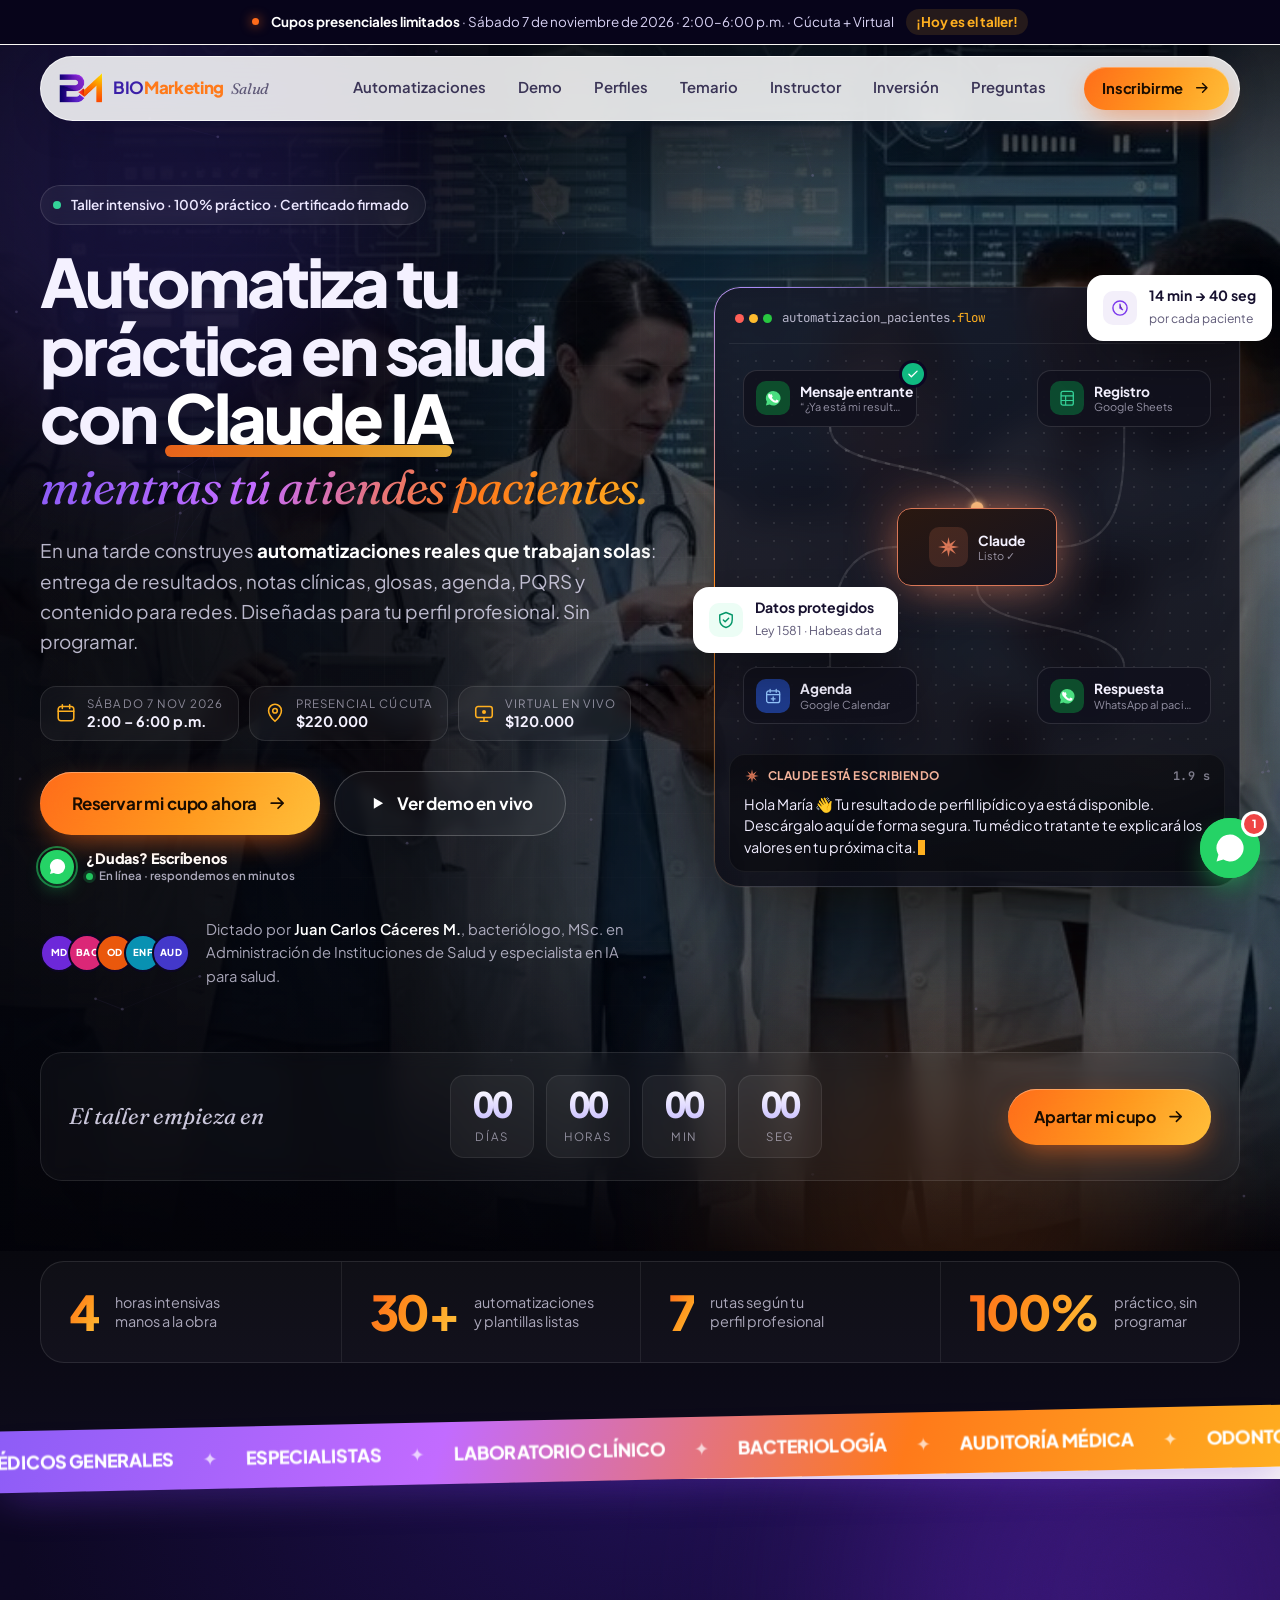
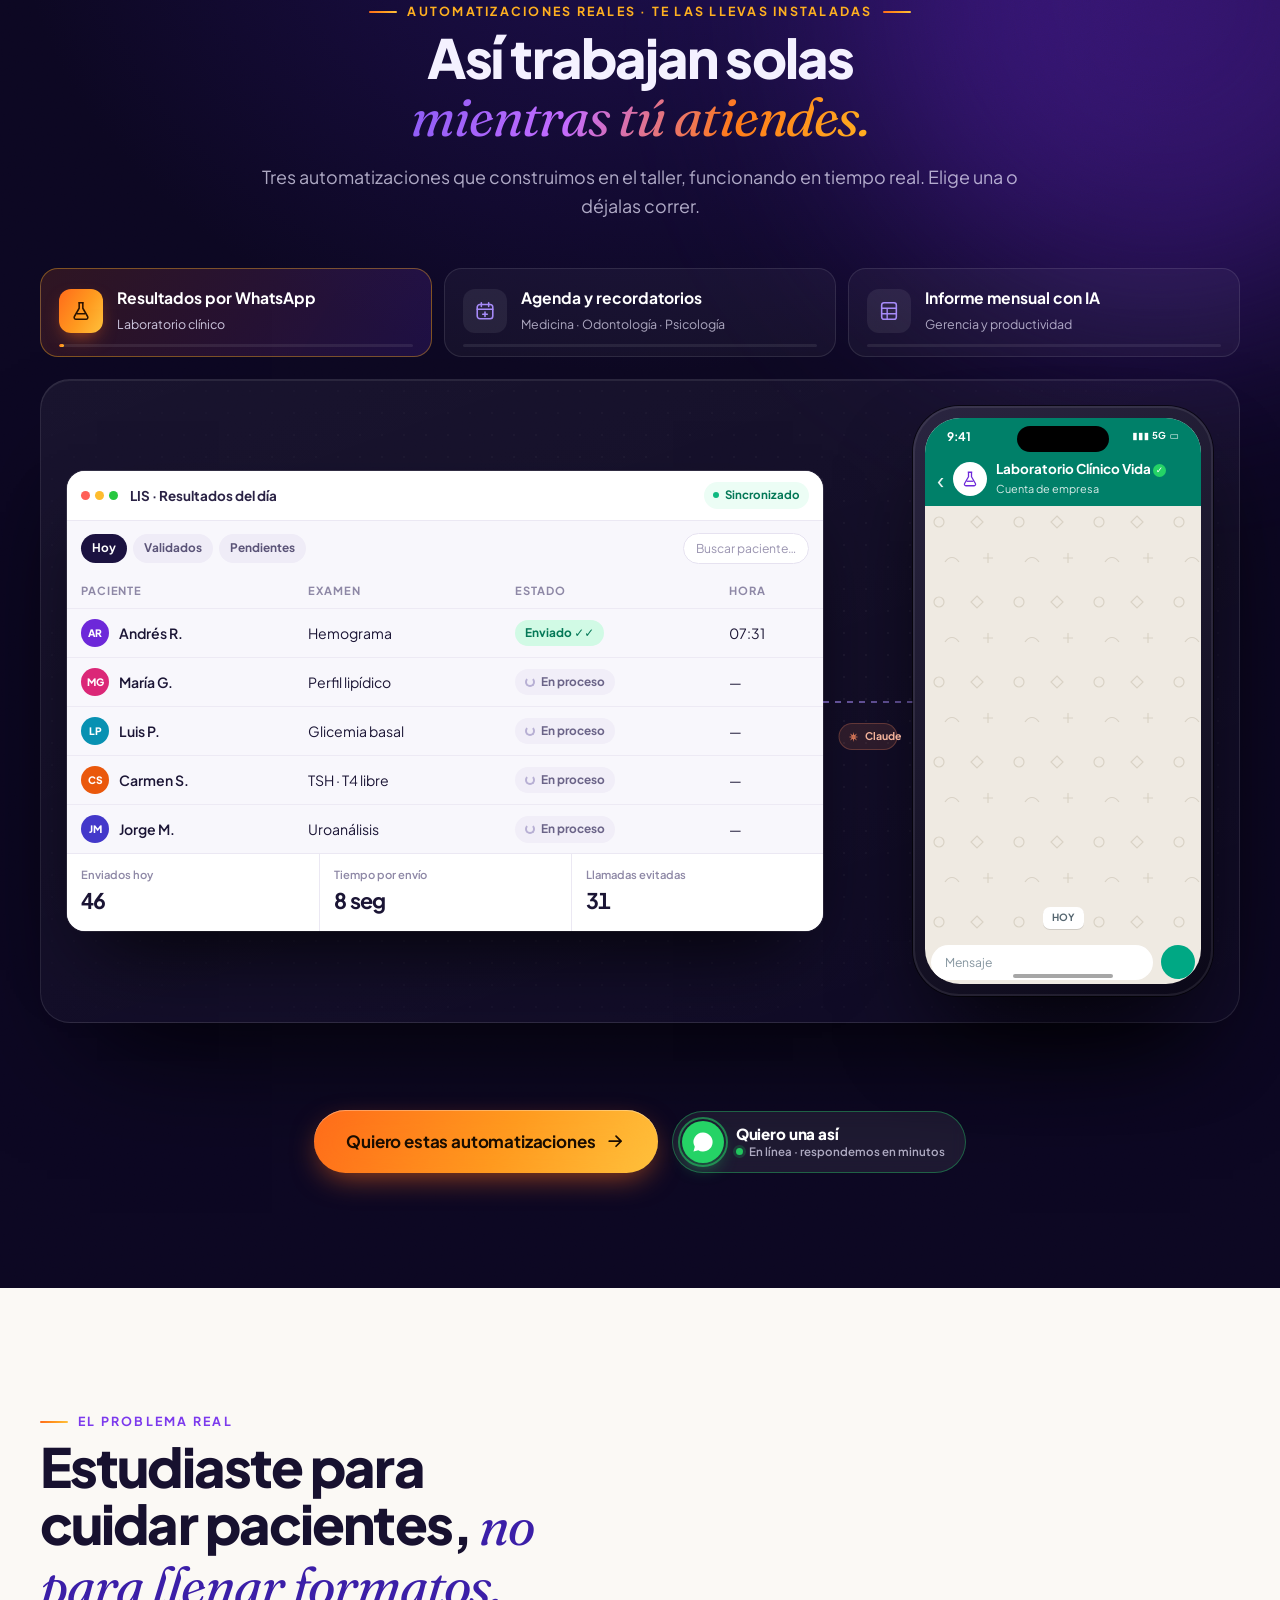
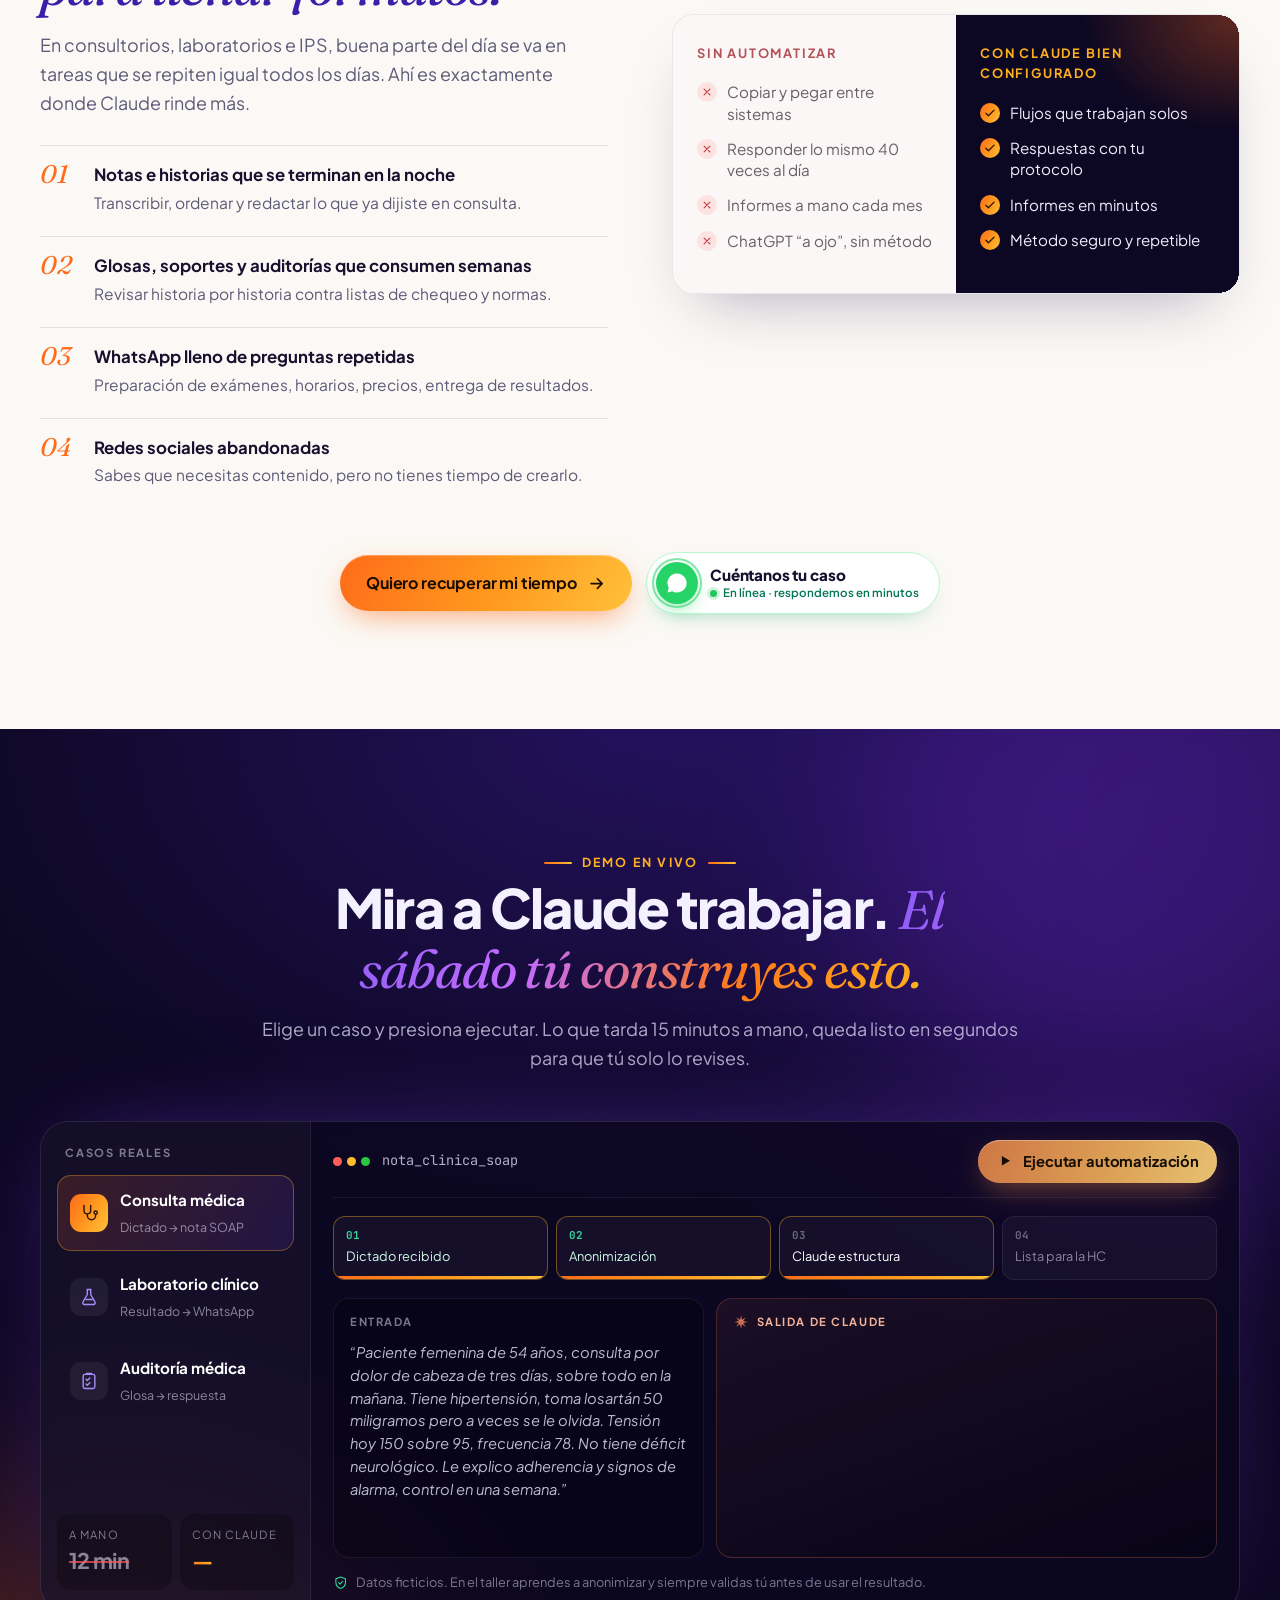
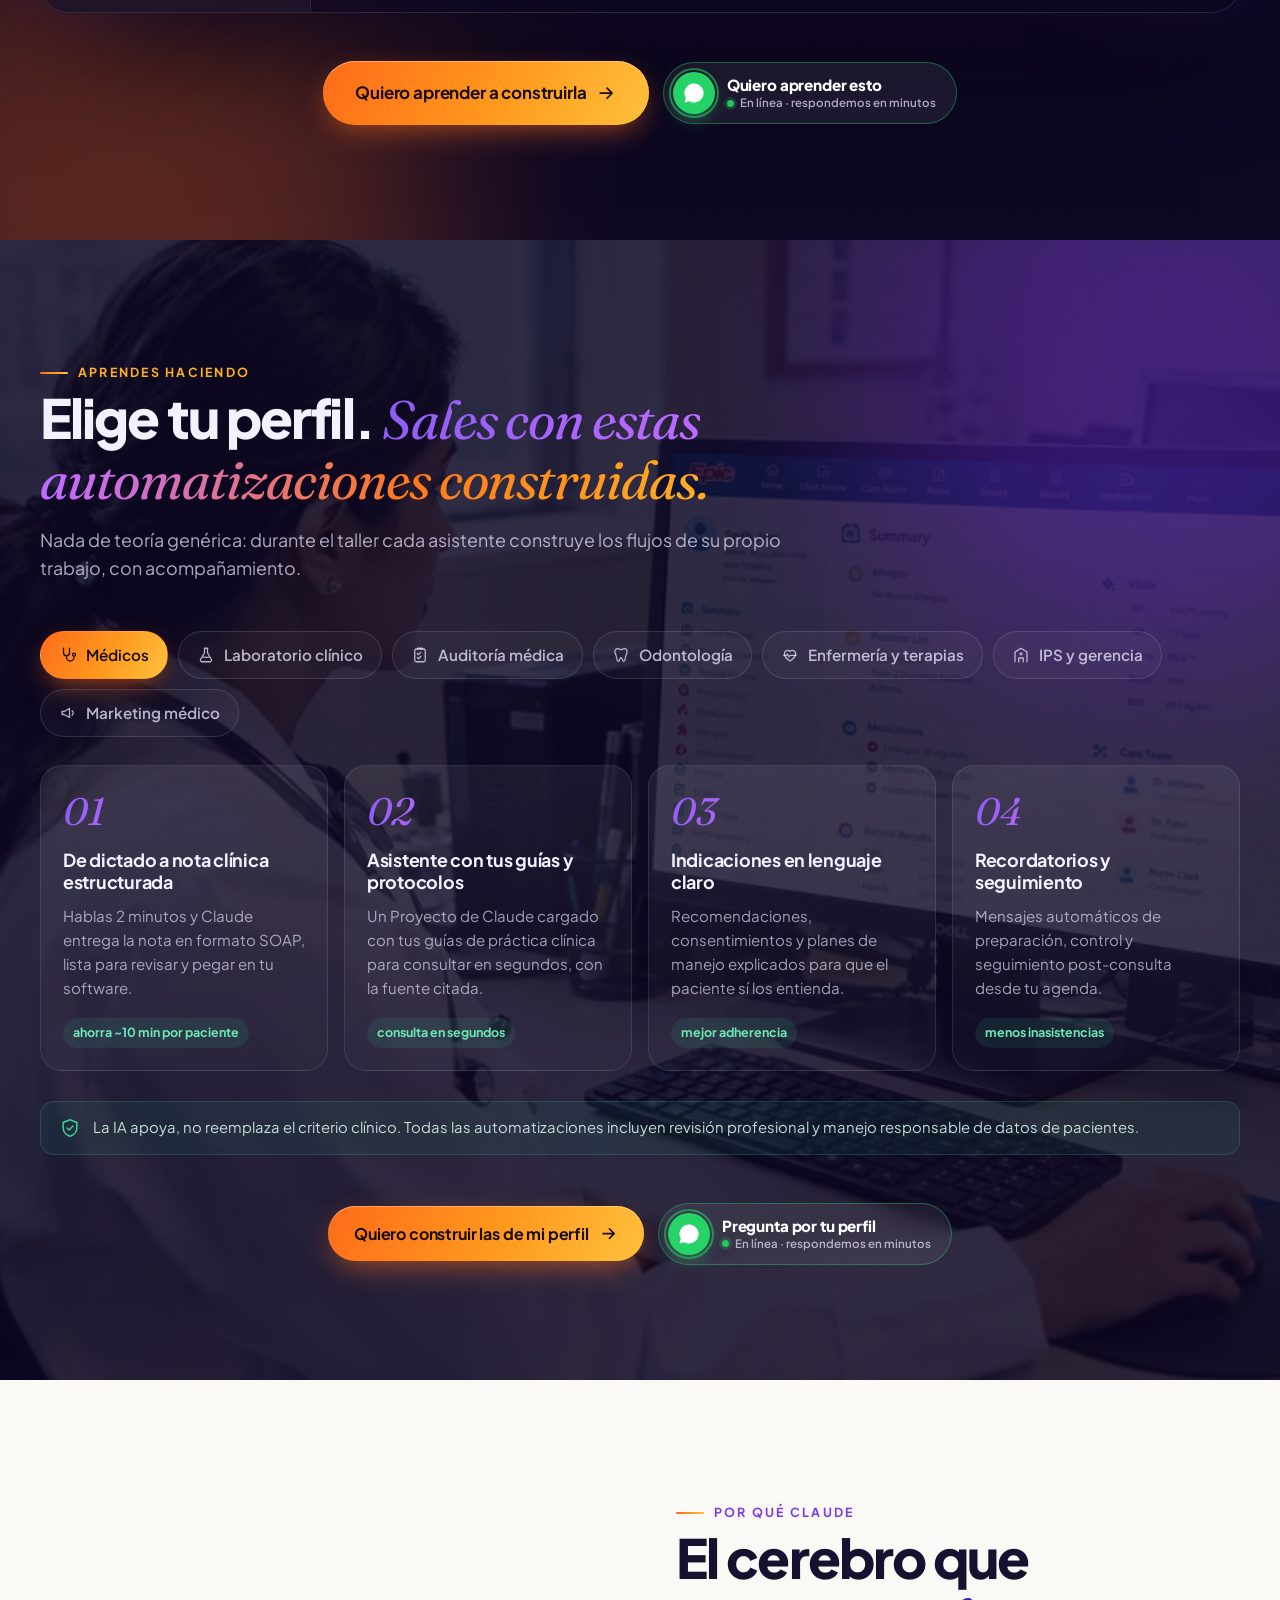
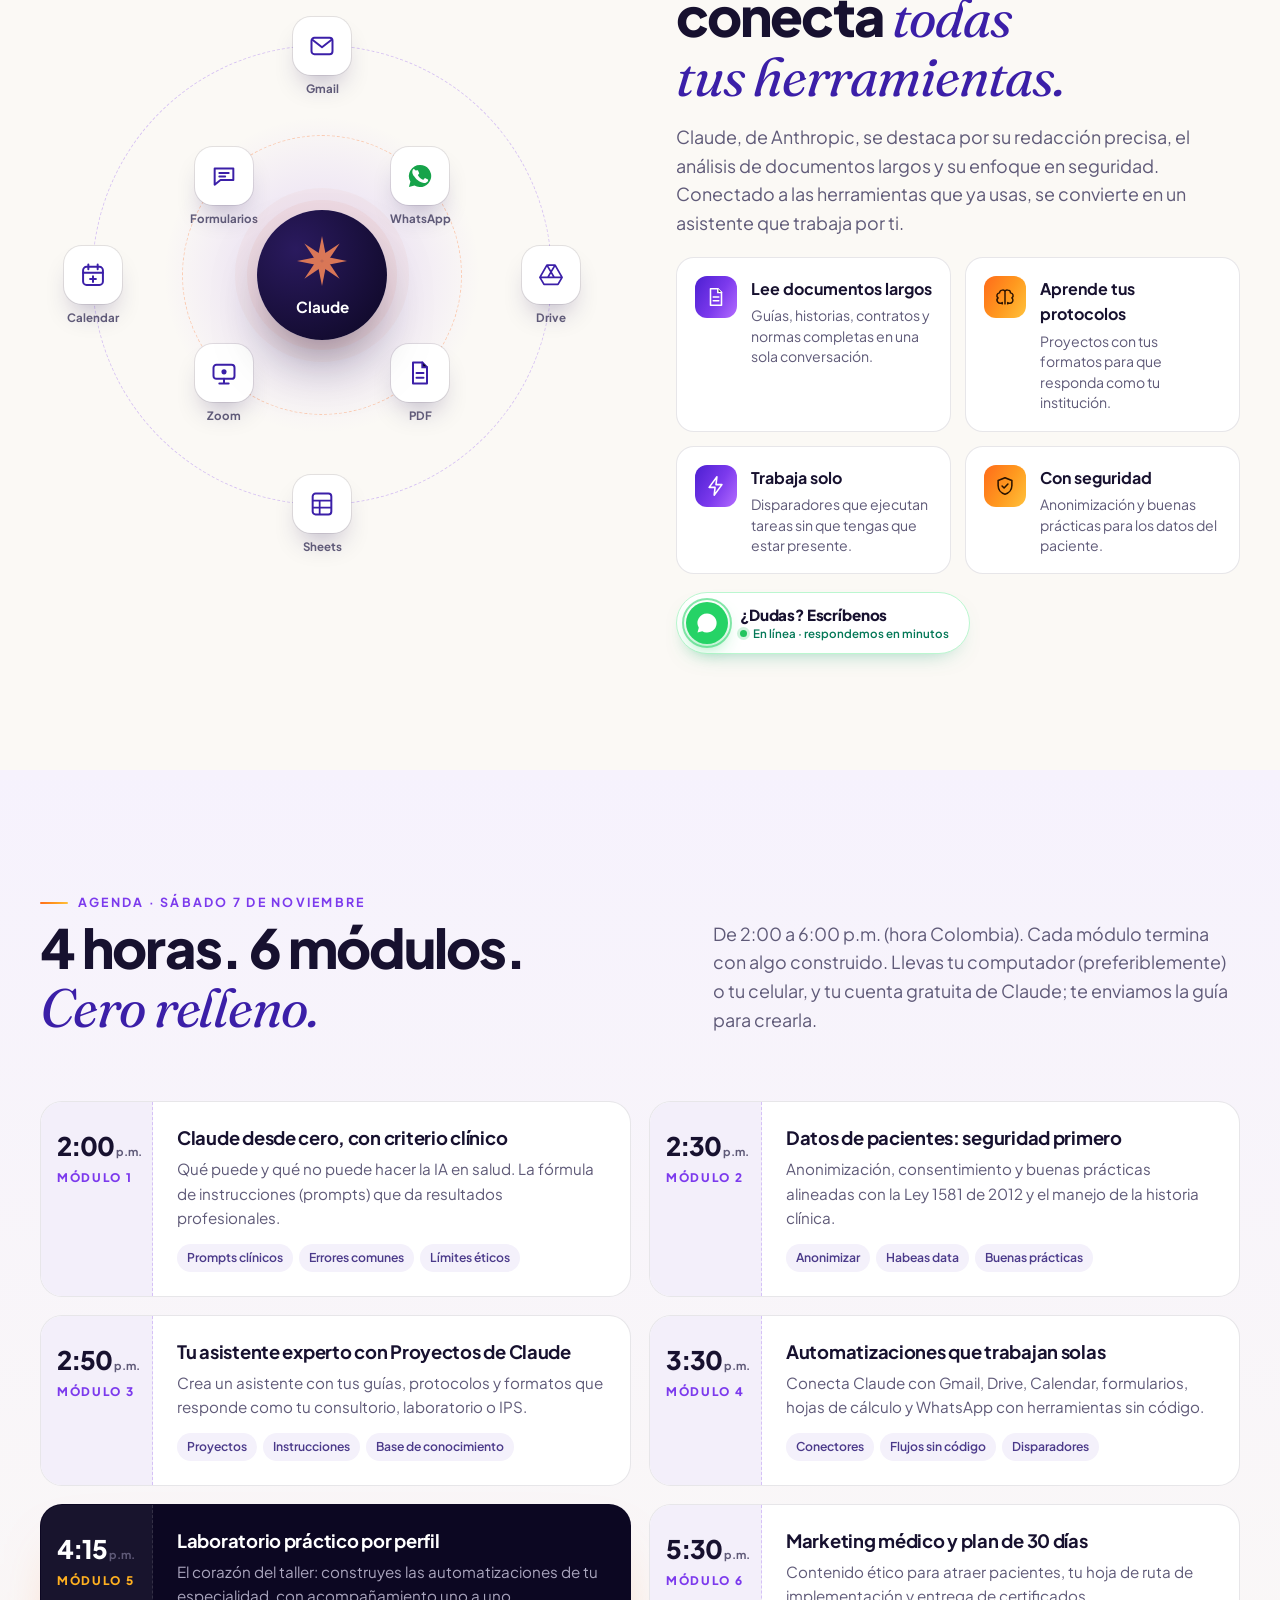
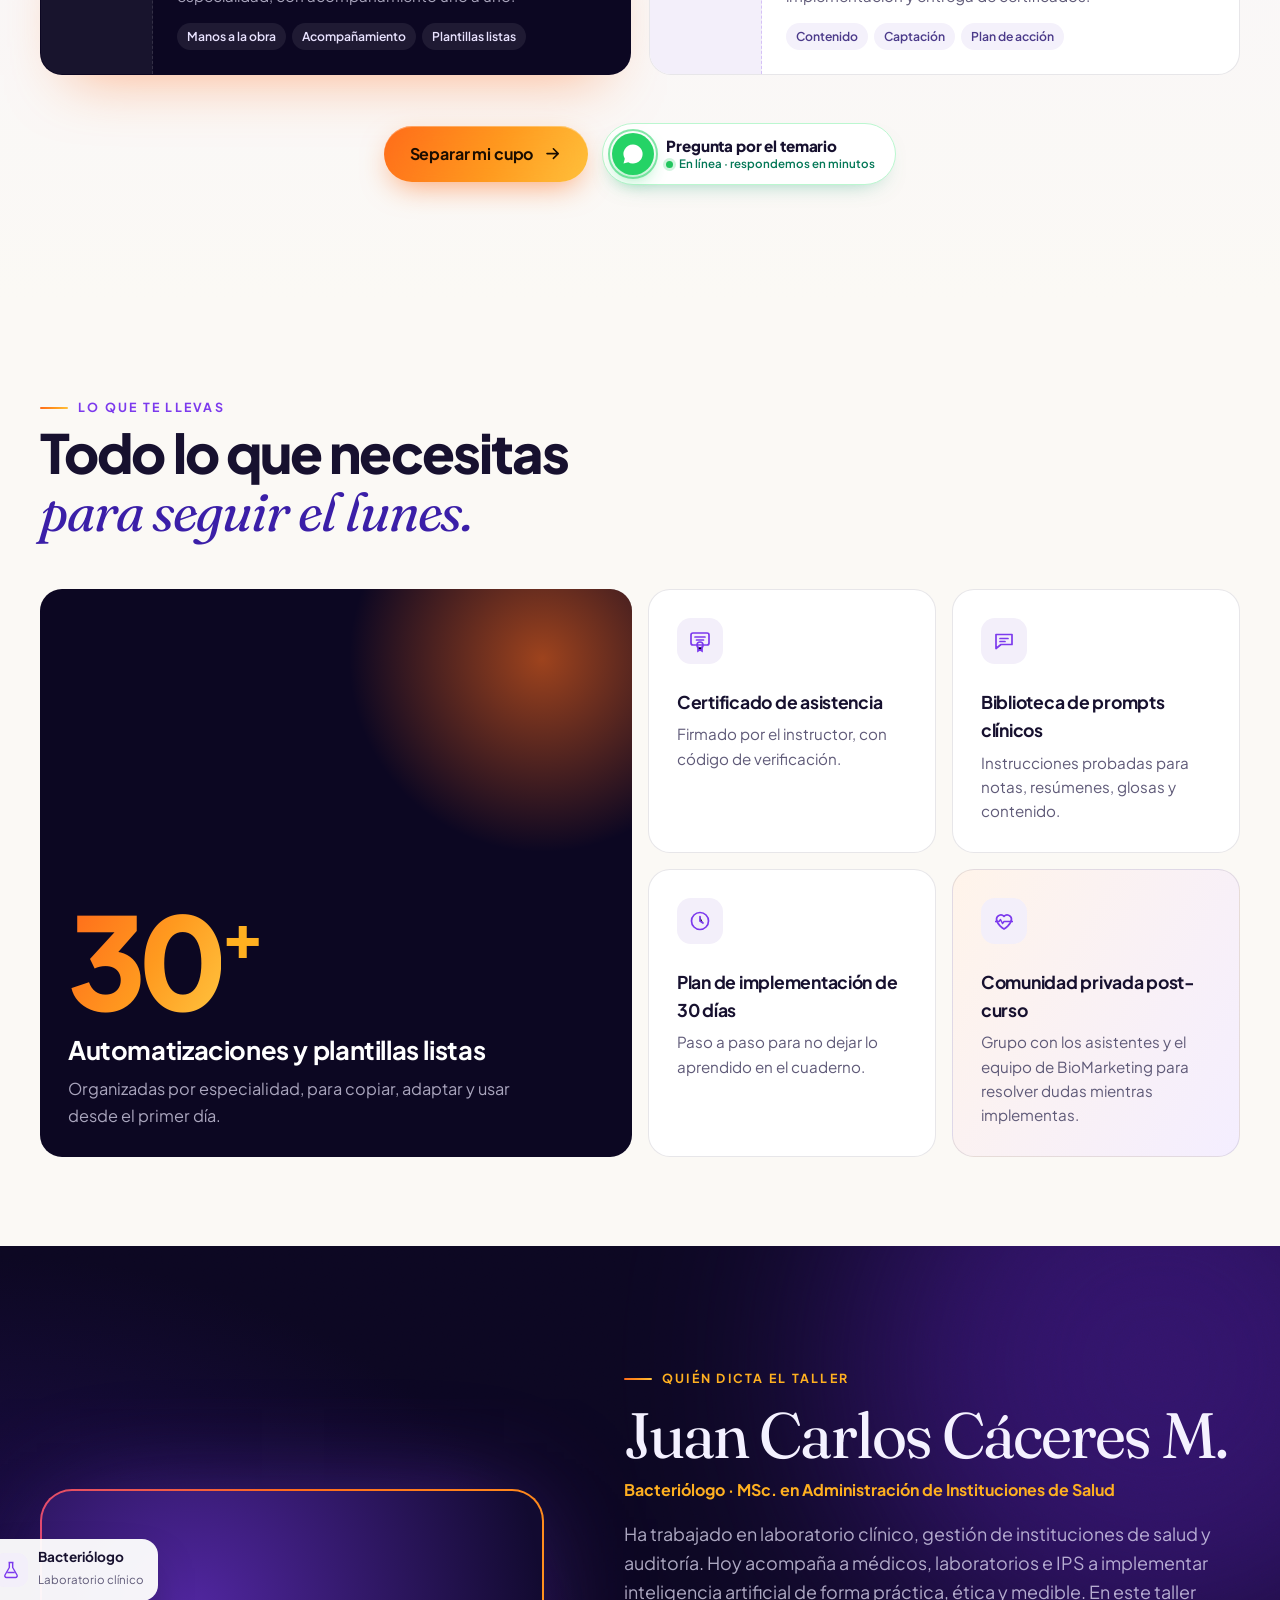
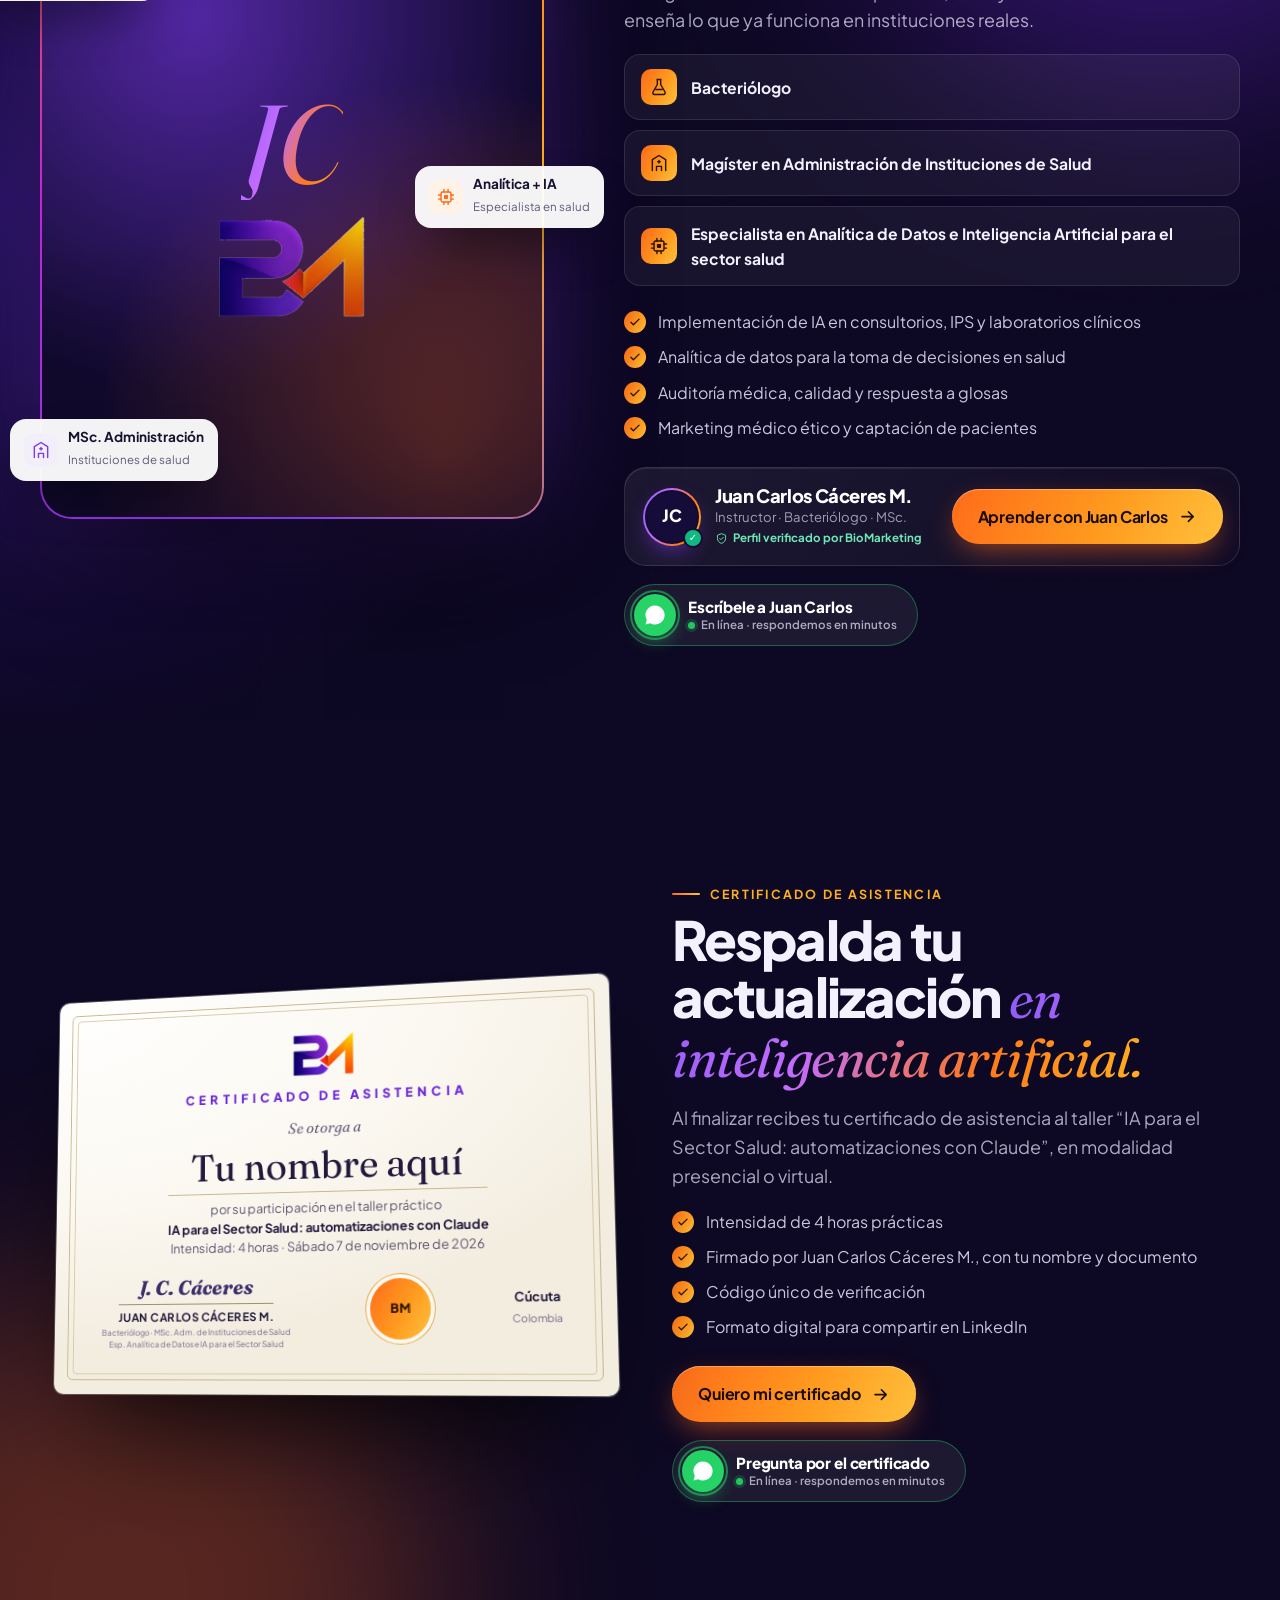
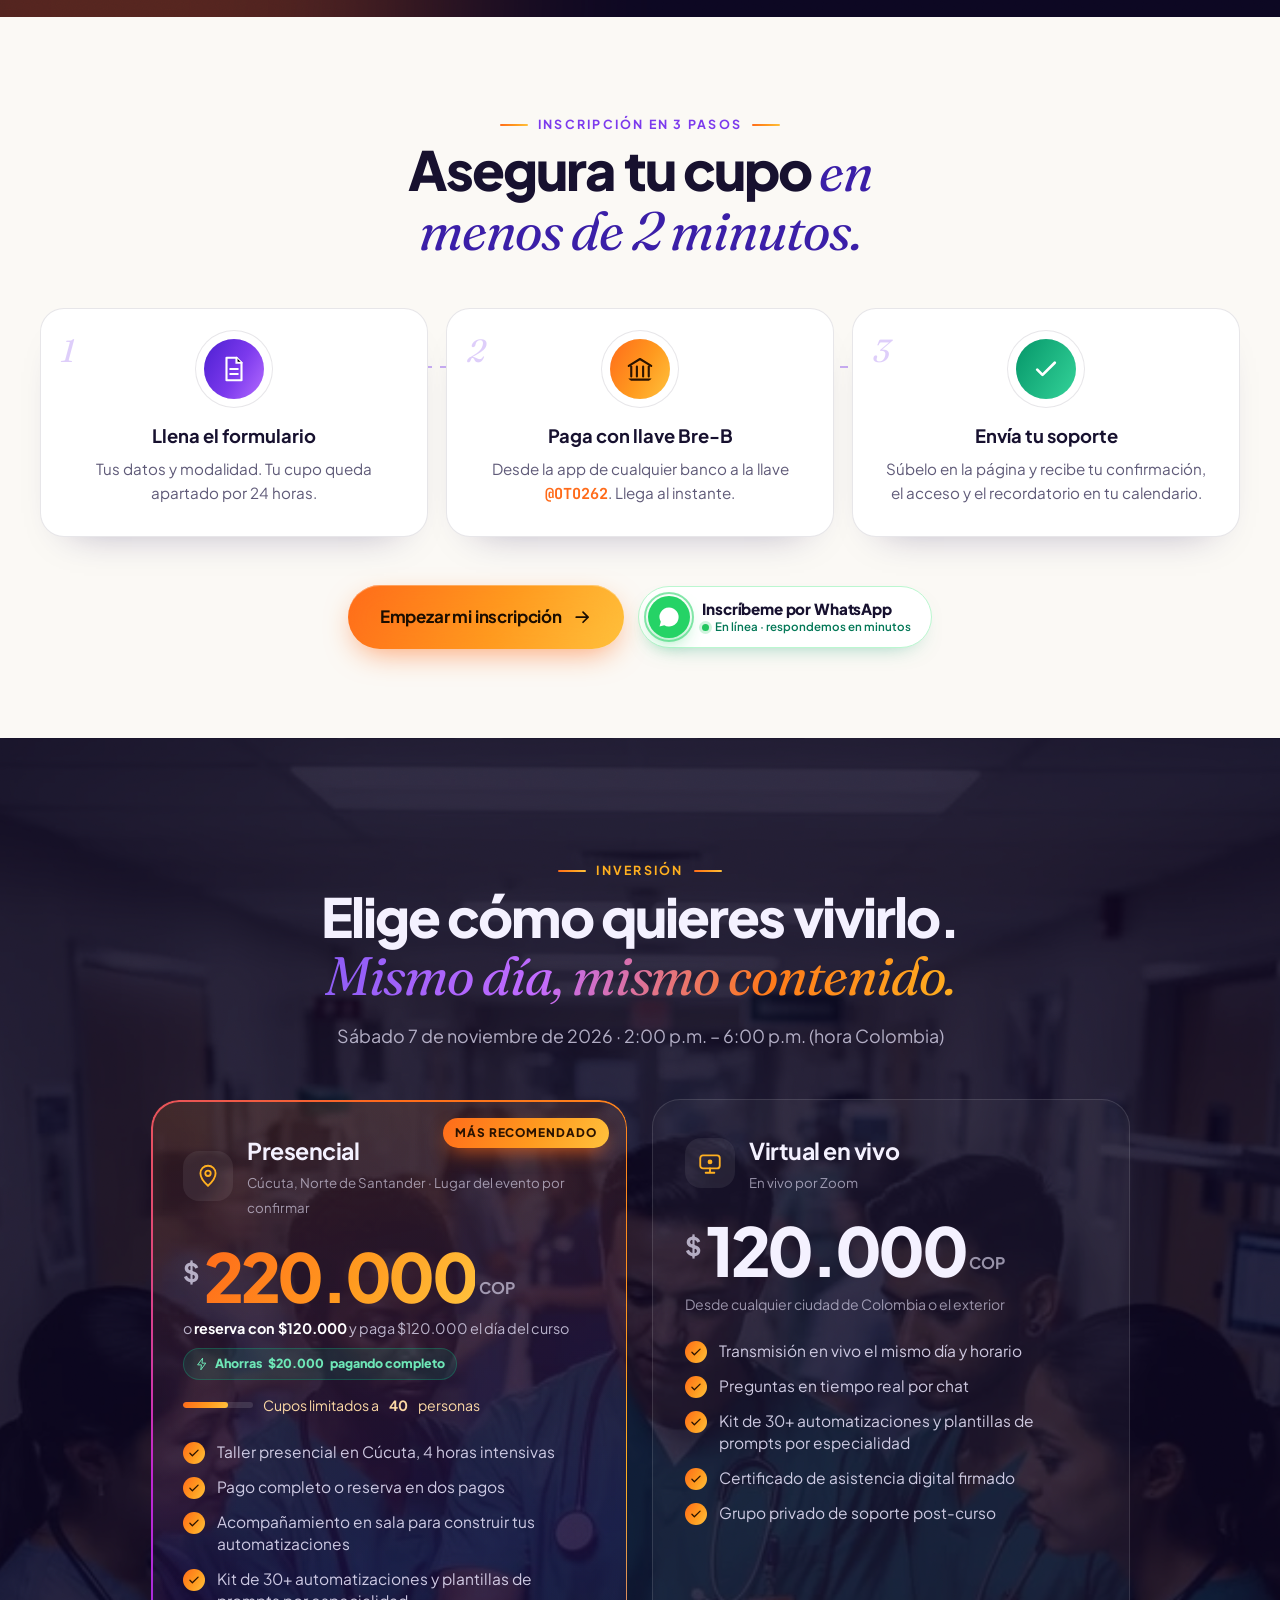
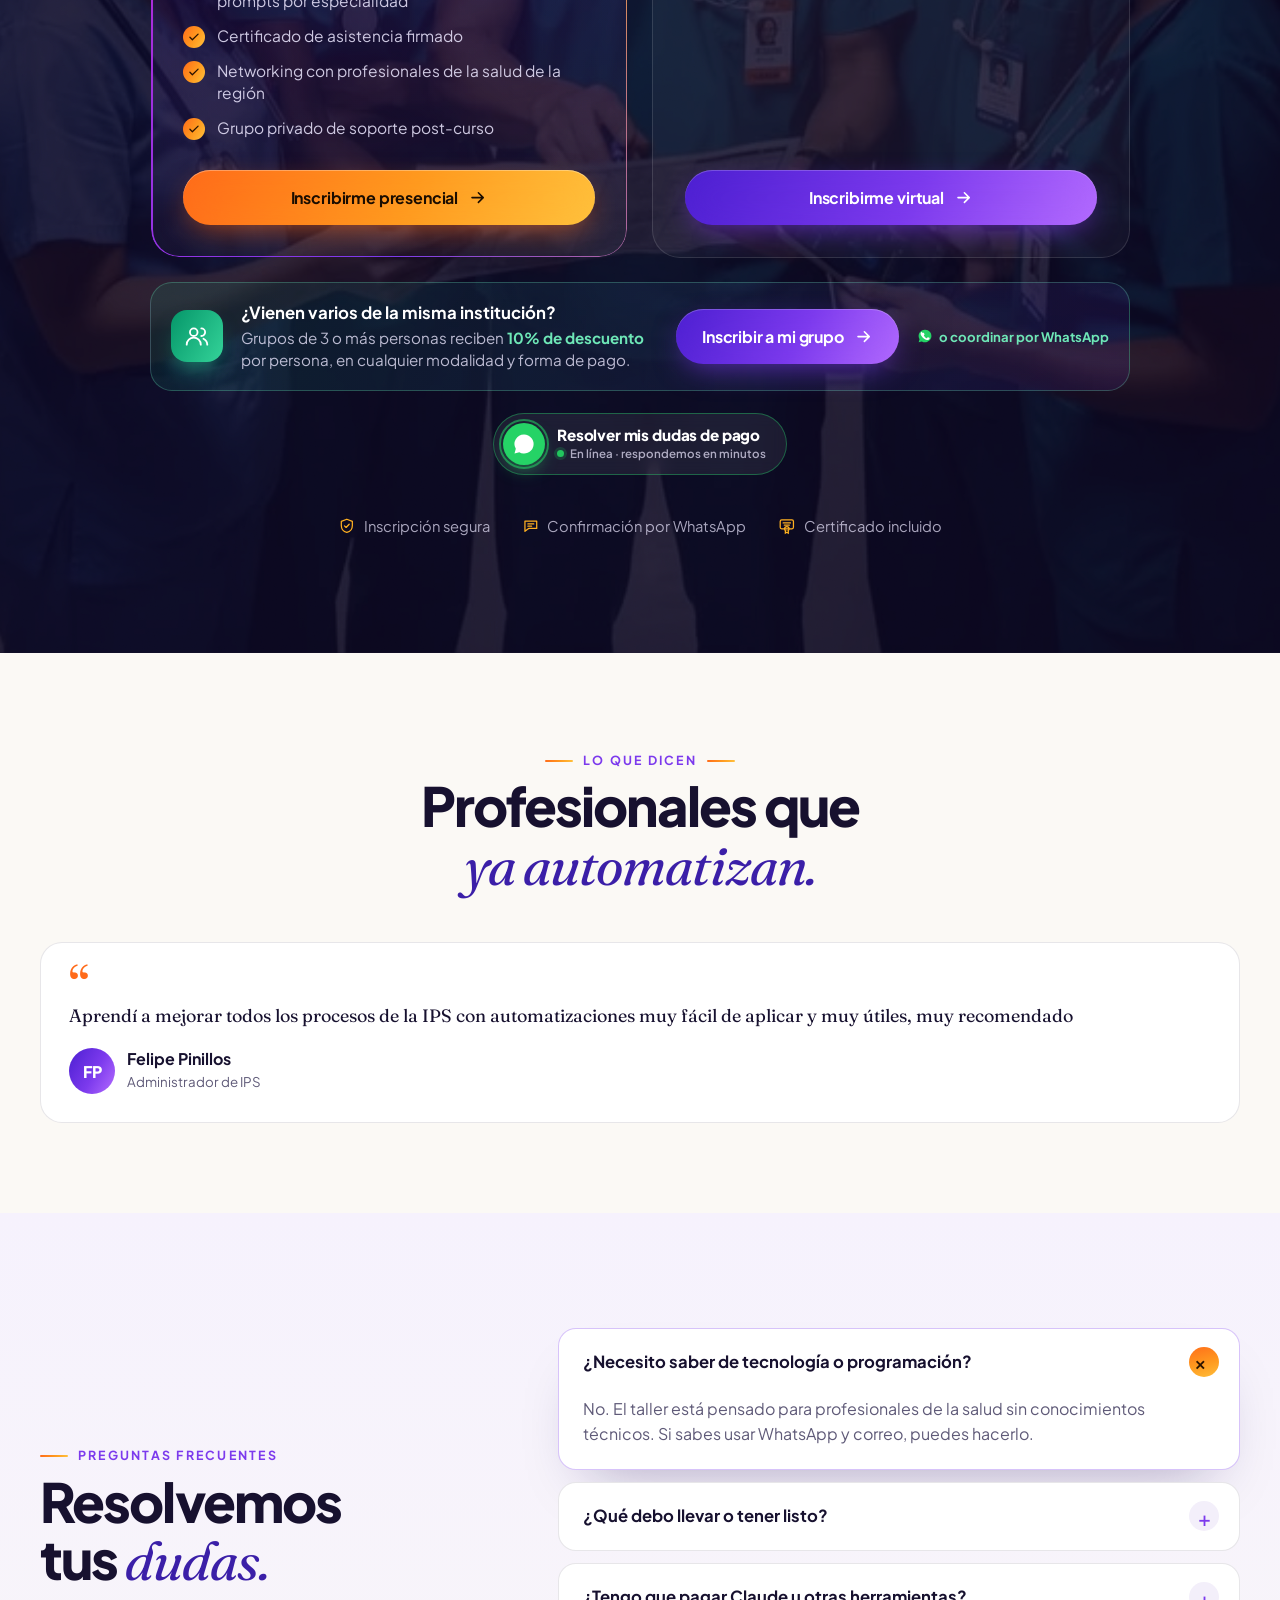
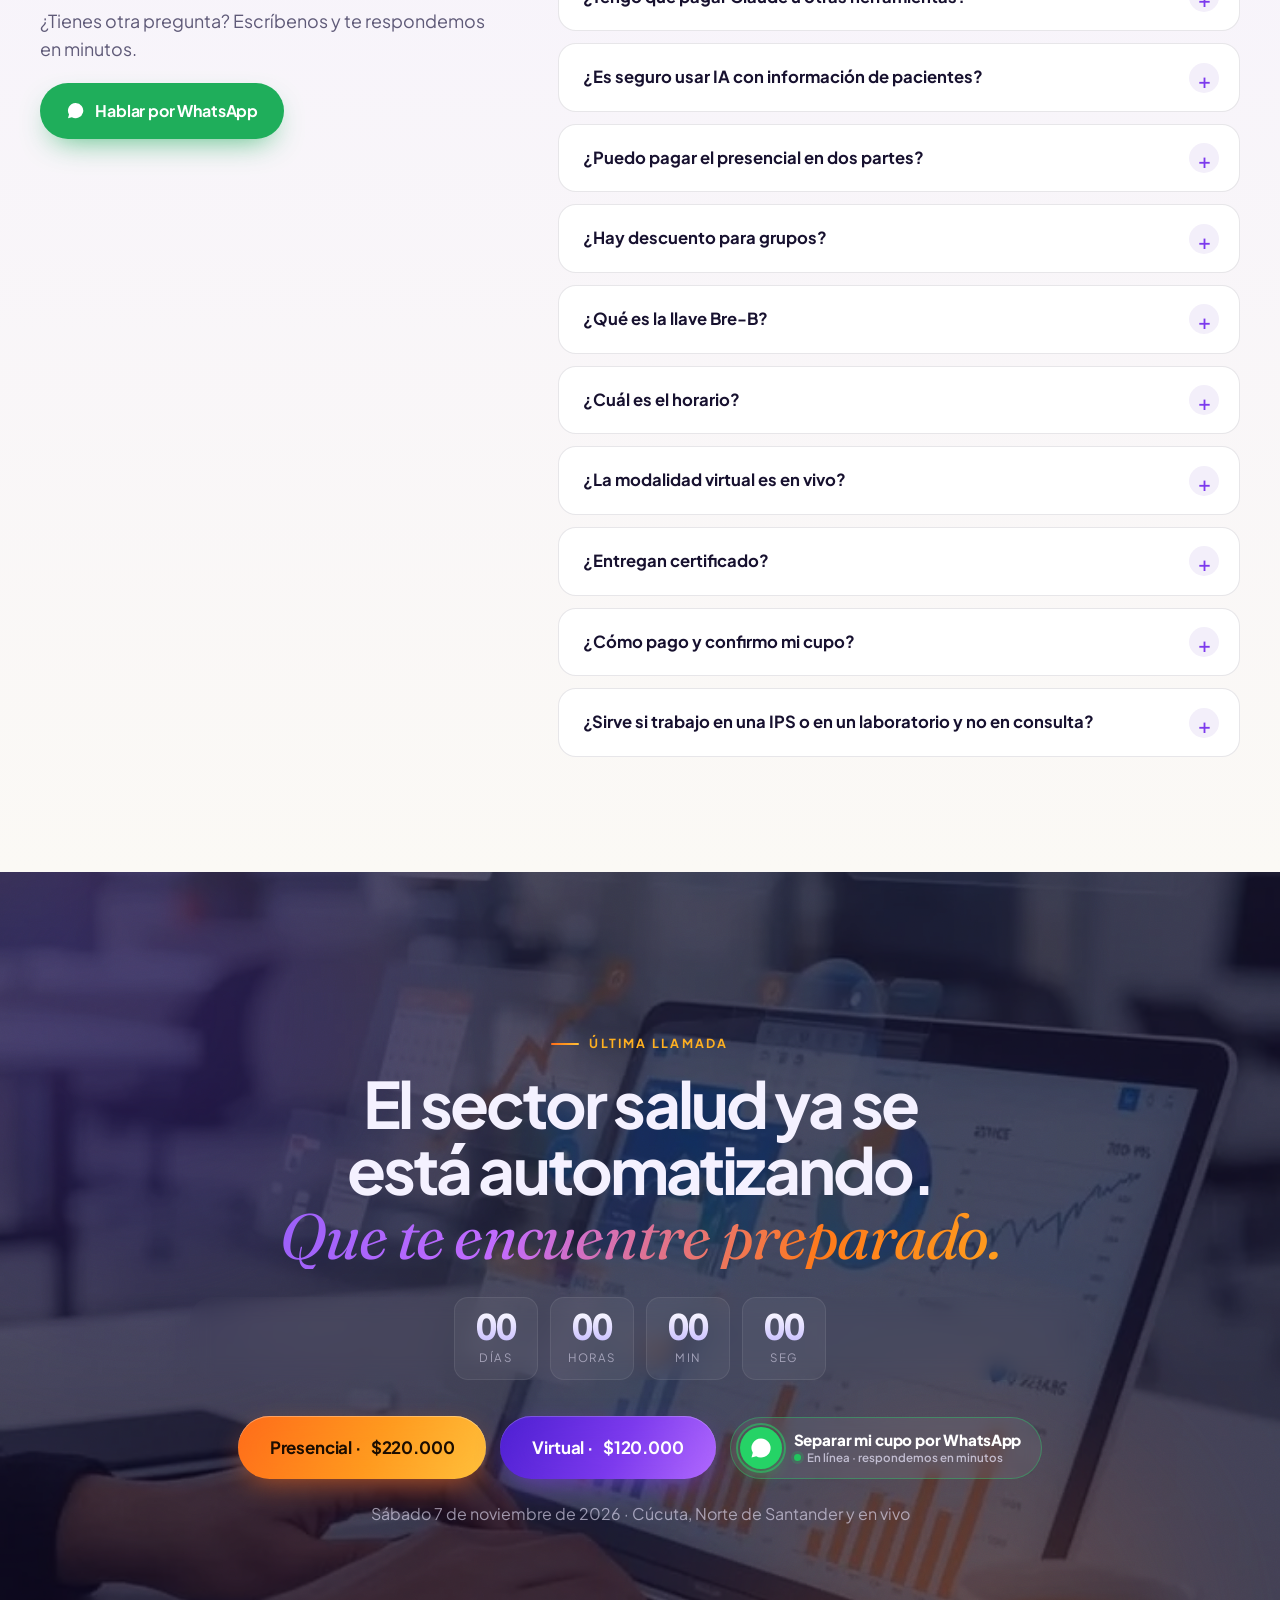
==== public/index.html @ 43b80e00 "Celular estilo app: barra inferior con WhatsApp contextual, resumen de pago y botón completo - En el" ====
<!doctype html>
<html lang="es-CO">
<head>
  <meta charset="utf-8" />
  <meta name="viewport" content="width=device-width, initial-scale=1" />
  <title>IA para el Sector Salud con Claude · Taller práctico · BioMarketing</title>
  <meta name="description" content="Taller 100% práctico de automatizaciones con Claude IA para médicos, laboratorios clínicos, auditores, odontólogos, enfermería e IPS. Sábado 7 de noviembre de 2026, 2:00 a 6:00 p.m. · Cúcuta y virtual en vivo. Certificado de asistencia." />
  <meta name="theme-color" content="#0c0722" />
  <meta property="og:title" content="IA para el Sector Salud con Claude — Taller práctico de automatizaciones" />
  <meta property="og:description" content="Sábado 7 de noviembre de 2026 · 2:00–6:00 p.m. · Presencial en Cúcuta y virtual en vivo. Sales con tus automatizaciones funcionando." />
  <meta property="og:image" content="assets/img/logo-512.png" />
  <meta property="og:type" content="website" />
  <link rel="icon" type="image/png" href="assets/img/favicon.png" />
  <link rel="preconnect" href="https://fonts.googleapis.com" />
  <link rel="preconnect" href="https://fonts.gstatic.com" crossorigin />
  <link href="https://fonts.googleapis.com/css2?family=Fraunces:ital,opsz,wght@0,9..144,400;0,9..144,600;1,9..144,400;1,9..144,600&family=JetBrains+Mono:wght@400;600&family=Plus+Jakarta+Sans:wght@400;500;600;700;800&display=swap" rel="stylesheet" />
  <link rel="stylesheet" href="assets/css/styles.css?v=20261014h" />
</head>
<body>

<svg width="0" height="0" style="position:absolute" aria-hidden="true">
  <defs>
    <linearGradient id="gbrand" x1="0" y1="0" x2="1" y2="1"><stop offset="0" stop-color="#7c3aed"/><stop offset="1" stop-color="#ff7a1a"/></linearGradient>
  </defs>
  <symbol id="i-arrow" viewBox="0 0 24 24"><path d="M5 12h14M13 6l6 6-6 6" fill="none" stroke="currentColor" stroke-width="2" stroke-linecap="round" stroke-linejoin="round"/></symbol>
  <symbol id="i-check" viewBox="0 0 24 24"><path d="M5 12.5l4.2 4.2L19 7" fill="none" stroke="currentColor" stroke-width="2.2" stroke-linecap="round" stroke-linejoin="round"/></symbol>
  <symbol id="i-x" viewBox="0 0 24 24"><path d="M7 7l10 10M17 7L7 17" fill="none" stroke="currentColor" stroke-width="2" stroke-linecap="round"/></symbol>
  <symbol id="i-cal" viewBox="0 0 24 24"><rect x="3.5" y="5" width="17" height="15.5" rx="3" fill="none" stroke="currentColor" stroke-width="1.7"/><path d="M3.5 10h17M8 3v4M16 3v4" stroke="currentColor" stroke-width="1.7" stroke-linecap="round"/></symbol>
  <symbol id="i-pin" viewBox="0 0 24 24"><path d="M12 21s-7-6.2-7-11.5A7 7 0 0 1 19 9.5C19 14.8 12 21 12 21z" fill="none" stroke="currentColor" stroke-width="1.7"/><circle cx="12" cy="9.5" r="2.5" fill="none" stroke="currentColor" stroke-width="1.7"/></symbol>
  <symbol id="i-live" viewBox="0 0 24 24"><rect x="3" y="5" width="18" height="12" rx="2.5" fill="none" stroke="currentColor" stroke-width="1.7"/><path d="M8 21h8M12 17v4" stroke="currentColor" stroke-width="1.7" stroke-linecap="round"/><circle cx="12" cy="11" r="2.2" fill="currentColor"/></symbol>
  <symbol id="i-cert" viewBox="0 0 24 24"><rect x="3" y="4" width="18" height="12" rx="2" fill="none" stroke="currentColor" stroke-width="1.7"/><circle cx="12" cy="16" r="3" fill="none" stroke="currentColor" stroke-width="1.7"/><path d="M10 18.5V22l2-1.2 2 1.2v-3.5M7 8h10M8.5 11h7" stroke="currentColor" stroke-width="1.7" stroke-linecap="round"/></symbol>
  <symbol id="i-bolt" viewBox="0 0 24 24"><path d="M13 2L4.5 13.5H11L10 22l8.5-11.5H12L13 2z" fill="none" stroke="currentColor" stroke-width="1.7" stroke-linejoin="round"/></symbol>
  <symbol id="i-clock" viewBox="0 0 24 24"><circle cx="12" cy="12" r="8.5" fill="none" stroke="currentColor" stroke-width="1.7"/><path d="M12 7.5V12l3 2" stroke="currentColor" stroke-width="1.7" stroke-linecap="round"/></symbol>
  <symbol id="i-shield" viewBox="0 0 24 24"><path d="M12 3l7.5 3v5.5c0 4.6-3.2 8.4-7.5 9.5-4.3-1.1-7.5-4.9-7.5-9.5V6L12 3z" fill="none" stroke="currentColor" stroke-width="1.7" stroke-linejoin="round"/><path d="M8.8 12l2.2 2.2 4.2-4.4" fill="none" stroke="currentColor" stroke-width="1.7" stroke-linecap="round" stroke-linejoin="round"/></symbol>
  <symbol id="i-doc" viewBox="0 0 24 24"><path d="M6 3h8l4 4v14H6z" fill="none" stroke="currentColor" stroke-width="1.7" stroke-linejoin="round"/><path d="M14 3v4h4M9 12h6M9 16h6" stroke="currentColor" stroke-width="1.7" stroke-linecap="round"/></symbol>
  <symbol id="i-chat" viewBox="0 0 24 24"><path d="M4 5.5h16v10H9l-5 4v-14z" fill="none" stroke="currentColor" stroke-width="1.7" stroke-linejoin="round"/><path d="M8 9.5h8M8 12.5h5" stroke="currentColor" stroke-width="1.7" stroke-linecap="round"/></symbol>
  <symbol id="i-flask" viewBox="0 0 24 24"><path d="M9 3h6M10 3v6l-5.2 9a2 2 0 0 0 1.7 3h11a2 2 0 0 0 1.7-3L14 9V3" fill="none" stroke="currentColor" stroke-width="1.7" stroke-linejoin="round"/><path d="M7.5 15h9" stroke="currentColor" stroke-width="1.7"/></symbol>
  <symbol id="i-steth" viewBox="0 0 24 24"><path d="M6 3v6a4 4 0 0 0 8 0V3M10 13v2a5 5 0 0 0 10 0v-1" fill="none" stroke="currentColor" stroke-width="1.7" stroke-linecap="round"/><circle cx="20" cy="11.5" r="2" fill="none" stroke="currentColor" stroke-width="1.7"/></symbol>
  <symbol id="i-audit" viewBox="0 0 24 24"><rect x="5" y="4" width="14" height="17" rx="2" fill="none" stroke="currentColor" stroke-width="1.7"/><path d="M9 4V3h6v1M8.5 10l1.5 1.5L13 8.5M8.5 15.5l1.5 1.5L13 14" fill="none" stroke="currentColor" stroke-width="1.7" stroke-linecap="round" stroke-linejoin="round"/></symbol>
  <symbol id="i-tooth" viewBox="0 0 24 24"><path d="M7.5 3.5c-2.6 0-4 2.2-3.5 5 .4 2 1.4 3.3 1.8 5.5.5 3 1 6.5 2.7 6.5 1.8 0 1.6-5 3.5-5s1.7 5 3.5 5c1.7 0 2.2-3.5 2.7-6.5.4-2.2 1.4-3.5 1.8-5.5.5-2.8-.9-5-3.5-5-2 0-2.7 1.2-4.5 1.2S9.5 3.5 7.5 3.5z" fill="none" stroke="currentColor" stroke-width="1.6" stroke-linejoin="round"/></symbol>
  <symbol id="i-heart" viewBox="0 0 24 24"><path d="M12 20s-7.5-4.6-7.5-10A4.3 4.3 0 0 1 12 7.4 4.3 4.3 0 0 1 19.5 10c0 5.4-7.5 10-7.5 10z" fill="none" stroke="currentColor" stroke-width="1.7" stroke-linejoin="round"/><path d="M3 12.5h4l1.5-2 2 4 1.5-2H21" fill="none" stroke="currentColor" stroke-width="1.5" stroke-linejoin="round"/></symbol>
  <symbol id="i-build" viewBox="0 0 24 24"><path d="M4 21V8l8-5 8 5v13M9 21v-5h6v5M10.5 10.5h3M12 9v3" fill="none" stroke="currentColor" stroke-width="1.7" stroke-linejoin="round" stroke-linecap="round"/></symbol>
  <symbol id="i-mega" viewBox="0 0 24 24"><path d="M4 10v4h3l7 4V6L7 10H4zM17.5 9a4 4 0 0 1 0 6" fill="none" stroke="currentColor" stroke-width="1.7" stroke-linejoin="round" stroke-linecap="round"/></symbol>
  <symbol id="i-brain" viewBox="0 0 24 24"><path d="M9 4.5a3 3 0 0 0-3 3 3 3 0 0 0-1.5 5.5A3 3 0 0 0 9 18v1.5M15 4.5a3 3 0 0 1 3 3 3 3 0 0 1 1.5 5.5A3 3 0 0 1 15 18v1.5M9 4.5A2.5 2.5 0 0 1 12 6v13.5M15 4.5A2.5 2.5 0 0 0 12 6" fill="none" stroke="currentColor" stroke-width="1.6" stroke-linecap="round" stroke-linejoin="round"/></symbol>
  <symbol id="i-wa" viewBox="0 0 24 24"><path d="M12 2.5a9.5 9.5 0 0 0-8.2 14.3L2.5 21.5l4.8-1.3A9.5 9.5 0 1 0 12 2.5z" fill="currentColor"/><path d="M8.6 7.4c.2-.4.4-.4.7-.4h.5c.2 0 .4 0 .6.5l.8 1.9c.1.2.1.4 0 .6l-.4.6-.4.4c-.1.2-.2.3 0 .6.2.3.8 1.3 1.7 2.1 1.2 1 2.1 1.4 2.4 1.5.3.1.5.1.6-.1l.9-1.1c.2-.3.4-.2.6-.1l1.8.9c.3.1.4.2.5.3.1.2.1.8-.2 1.5-.3.7-1.6 1.4-2.2 1.4-.6.1-1.2.3-4-.8-3.4-1.4-5.5-4.9-5.7-5.1-.2-.2-1.4-1.8-1.4-3.4 0-1.7.9-2.5 1.2-2.9z" fill="#fff"/></symbol>
  <symbol id="i-sheet" viewBox="0 0 24 24"><rect x="4" y="3" width="16" height="18" rx="2.5" fill="none" stroke="currentColor" stroke-width="1.7"/><path d="M4 9h16M4 15h16M10 9v12" stroke="currentColor" stroke-width="1.5"/></symbol>
  <symbol id="i-mail" viewBox="0 0 24 24"><rect x="3" y="5" width="18" height="14" rx="2.5" fill="none" stroke="currentColor" stroke-width="1.7"/><path d="M3.5 6.5l8.5 6.5 8.5-6.5" fill="none" stroke="currentColor" stroke-width="1.7" stroke-linejoin="round"/></symbol>
  <symbol id="i-drive" viewBox="0 0 24 24"><path d="M8.5 3.5h7l6 10.5-3.5 6h-12L2.5 14z M8.5 3.5L15 14.5M15.5 3.5L9 14.5M2.5 14h19" fill="none" stroke="currentColor" stroke-width="1.5" stroke-linejoin="round"/></symbol>
  <symbol id="i-copy" viewBox="0 0 24 24"><rect x="8" y="8" width="12" height="12" rx="2.5" fill="none" stroke="currentColor" stroke-width="1.8"/><path d="M16 8V6a2 2 0 0 0-2-2H6a2 2 0 0 0-2 2v8a2 2 0 0 0 2 2h2" fill="none" stroke="currentColor" stroke-width="1.8"/></symbol>
  <symbol id="i-upload" viewBox="0 0 24 24"><path d="M12 15V4M7.5 8.5L12 4l4.5 4.5M4 15v3a2 2 0 0 0 2 2h12a2 2 0 0 0 2-2v-3" fill="none" stroke="currentColor" stroke-width="1.8" stroke-linecap="round" stroke-linejoin="round"/></symbol>
  <symbol id="i-play" viewBox="0 0 24 24"><path d="M8 5.5v13l11-6.5z" fill="currentColor"/></symbol>
  <symbol id="i-bank" viewBox="0 0 24 24"><path d="M3 9.5L12 4l9 5.5M5 10v8M9.5 10v8M14.5 10v8M19 10v8M3 20.5h18" fill="none" stroke="currentColor" stroke-width="1.7" stroke-linecap="round" stroke-linejoin="round"/></symbol>
  <symbol id="i-lock" viewBox="0 0 24 24"><rect x="5" y="10.5" width="14" height="10" rx="2.5" fill="none" stroke="currentColor" stroke-width="1.7"/><path d="M8 10.5V8a4 4 0 0 1 8 0v2.5" fill="none" stroke="currentColor" stroke-width="1.7"/><circle cx="12" cy="15.5" r="1.5" fill="currentColor"/></symbol>
  <symbol id="i-star" viewBox="0 0 24 24"><path d="M12 3.5l2.6 5.4 5.9.8-4.3 4.1 1 5.9L12 17l-5.2 2.7 1-5.9-4.3-4.1 5.9-.8z" fill="currentColor"/></symbol>
  <symbol id="i-gcal" viewBox="0 0 24 24"><rect x="3.5" y="5" width="17" height="15.5" rx="3" fill="none" stroke="currentColor" stroke-width="1.7"/><path d="M3.5 10h17M8 3v4M16 3v4M12 13v5M9.5 15.5h5" stroke="currentColor" stroke-width="1.7" stroke-linecap="round"/></symbol>
  <symbol id="i-cpu" viewBox="0 0 24 24"><rect x="6" y="6" width="12" height="12" rx="2" fill="none" stroke="currentColor" stroke-width="1.7"/><path d="M9.5 3v3M14.5 3v3M9.5 18v3M14.5 18v3M3 9.5h3M3 14.5h3M18 9.5h3M18 14.5h3" stroke="currentColor" stroke-width="1.7" stroke-linecap="round"/><rect x="9.5" y="9.5" width="5" height="5" rx="1" fill="currentColor"/></symbol>
  <symbol id="i-users" viewBox="0 0 24 24"><circle cx="9" cy="8.5" r="3.5" fill="none" stroke="currentColor" stroke-width="1.7"/><path d="M2.5 20a6.5 6.5 0 0 1 13 0M16 5a3.5 3.5 0 0 1 0 7M18 14.5a6.5 6.5 0 0 1 3.5 5.5" fill="none" stroke="currentColor" stroke-width="1.7" stroke-linecap="round"/></symbol>
</svg>


<div class="progress-line" aria-hidden="true"></div>

<!-- Barra superior de urgencia -->
<div class="topbar">
  <div class="topbar__inner">
    <span class="topbar__dot"></span>
    <span><strong>Cupos presenciales limitados</strong><span class="topbar__more"> · <span data-bind="evento.fechaTexto">Sábado 7 de noviembre de 2026</span> · 2:00–6:00 p.m. · Cúcuta + Virtual</span></span>
    <span class="topbar__count" data-countdown="compact">—</span>
  </div>
</div>

<!-- Navegación -->
<header class="nav" id="nav">
  <div class="nav__inner">
    <a href="#inicio" class="brand" aria-label="BioMarketing inicio">
      <img src="assets/img/monogram.png" alt="" width="44" height="30" />
      <span class="brand__text"><b>BIO</b>Marketing <em>Salud</em></span>
    </a>
    <nav class="nav__links" aria-label="Secciones">
      <a href="#en-accion">Automatizaciones</a>
      <a href="#demo">Demo</a>
      <a href="#perfiles">Perfiles</a>
      <a href="#temario">Temario</a>
      <a href="#instructor">Instructor</a>
      <a href="#modalidades">Inversión</a>
      <a href="#faq">Preguntas</a>
    </nav>
    <button class="btn btn--glow btn--sm" data-open-form>Inscribirme <svg><use href="#i-arrow"/></svg></button>
    <button class="nav__burger" aria-label="Abrir menú" aria-expanded="false"><span></span><span></span></button>
  </div>
</header>

<main id="inicio">

<!-- HERO -->
<section class="hero sec sec--dark" data-section="hero">
  <div class="sec__bg" data-bg="hero"></div>
  <div class="hero__aurora" aria-hidden="true"><i></i><i></i><i></i></div>
  <div class="hero__grid" aria-hidden="true"></div>
  <canvas class="hero__particles" aria-hidden="true"></canvas>
  <div class="wrap hero__wrap">
    <div class="hero__copy">
      <div class="eyebrow eyebrow--dark reveal">
        <span class="pulse"></span> Taller intensivo · 100% práctico · Certificado firmado
      </div>
      <h1 class="hero__title reveal">
        Automatiza tu práctica en salud con <span class="claude-word">Claude&nbsp;IA</span>
        <span class="serif-it">mientras tú atiendes pacientes.</span>
      </h1>
      <p class="hero__lead reveal">
        En una tarde construyes <strong>automatizaciones reales que trabajan solas</strong>: entrega de resultados, notas clínicas, glosas, agenda, PQRS y contenido para redes. Diseñadas para tu perfil profesional. Sin programar.
      </p>

      <div class="hero__meta reveal">
        <div class="meta-chip"><svg><use href="#i-cal"/></svg><span><small>Sábado 7 nov 2026</small><b>2:00 – 6:00 p.m.</b></span></div>
        <div class="meta-chip"><svg><use href="#i-pin"/></svg><span><small>Presencial Cúcuta</small><b data-price="presencial">$180.000</b></span></div>
        <div class="meta-chip"><svg><use href="#i-live"/></svg><span><small>Virtual en vivo</small><b data-price="virtual">$120.000</b></span></div>
      </div>

      <div class="hero__ctas reveal">
        <button class="btn btn--glow btn--lg magnetic" data-open-form>
          <span>Reservar mi cupo ahora</span><svg><use href="#i-arrow"/></svg>
        </button>
        <a href="#demo" class="btn btn--ghost btn--lg"><svg><use href="#i-play"/></svg>Ver demo en vivo</a>
      </div>

      <div class="hero__trust reveal">
        <div class="avatars" aria-hidden="true"><span>MD</span><span>BAC</span><span>OD</span><span>ENF</span><span>AUD</span></div>
        <p>Dictado por <b data-bind="instructor.nombre">Juan Carlos Cáceres M.</b>, bacteriólogo, MSc. en Administración de Instituciones de Salud y especialista en IA para salud.</p>
      </div>
    </div>

    <!-- Visual: flujo de automatización animado -->
    <div class="hero__visual reveal">
      <figure class="hero__photo" data-media-wrap="hero"><img data-media="hero" alt="" /></figure>
      <div class="wf" id="wf" aria-label="Demostración animada de una automatización">
        <div class="wf__bar">
          <span class="dots"><i></i><i></i><i></i></span>
          <span class="wf__file">automatizacion_pacientes<em>.flow</em></span>
          <span class="wf__live"><i></i>EN VIVO</span>
        </div>
        <div class="wf__canvas">
          <svg class="wf__lines" viewBox="0 0 560 440" aria-hidden="true">
            <defs>
              <linearGradient id="wfg" x1="0" y1="0" x2="1" y2="1"><stop offset="0" stop-color="#8b5cf6"/><stop offset="1" stop-color="#ff8a1f"/></linearGradient>
              <filter id="wfglow" x="-50%" y="-50%" width="200%" height="200%"><feGaussianBlur stdDeviation="4" result="b"/><feMerge><feMergeNode in="b"/><feMergeNode in="SourceGraphic"/></feMerge></filter>
            </defs>
            <g class="wf__paths">
              <path id="wp1" d="M114 84 C114 140 280 120 280 176" />
              <path id="wp2" d="M370 220 C446 220 446 150 446 84" />
              <path id="wp3" d="M190 220 C114 220 114 300 114 356" />
              <path id="wp4" d="M280 264 C280 320 446 300 446 356" />
            </g>
            <g class="wf__flows">
              <use href="#wp1" data-line="1" /><use href="#wp2" data-line="2" /><use href="#wp3" data-line="2" /><use href="#wp4" data-line="2" />
            </g>
            <g class="wf__dots" filter="url(#wfglow)">
              <circle r="7" data-dot="1"><animateMotion dur="0.9s" begin="indefinite" fill="freeze" calcMode="spline" keyTimes="0;1" keySplines="0.4 0 0.2 1"><mpath href="#wp1"/></animateMotion></circle>
              <circle r="7" data-dot="2"><animateMotion dur="0.9s" begin="indefinite" fill="freeze" calcMode="spline" keyTimes="0;1" keySplines="0.4 0 0.2 1"><mpath href="#wp2"/></animateMotion></circle>
              <circle r="7" data-dot="2"><animateMotion dur="0.9s" begin="indefinite" fill="freeze" calcMode="spline" keyTimes="0;1" keySplines="0.4 0 0.2 1"><mpath href="#wp3"/></animateMotion></circle>
              <circle r="7" data-dot="2"><animateMotion dur="0.9s" begin="indefinite" fill="freeze" calcMode="spline" keyTimes="0;1" keySplines="0.4 0 0.2 1"><mpath href="#wp4"/></animateMotion></circle>
            </g>
          </svg>
          <div class="node n1" data-node="1"><span class="node__ic node__ic--wa"><svg><use href="#i-wa"/></svg></span><div><b>Mensaje entrante</b><small data-wf-in>“¿Ya está mi resultado?”</small></div><i class="node__ok"><svg><use href="#i-check"/></svg></i></div>
          <div class="node n2 node--claude" data-node="2"><span class="node__ic node__ic--claude"><img src="assets/img/claude-mark.svg" alt="" /></span><div><b>Claude</b><small data-wf-status>Esperando…</small></div><span class="node__ring"></span></div>
          <div class="node n3" data-node="3"><span class="node__ic node__ic--sheet"><svg><use href="#i-sheet"/></svg></span><div><b>Registro</b><small>Google Sheets</small></div><i class="node__ok"><svg><use href="#i-check"/></svg></i></div>
          <div class="node n4" data-node="3"><span class="node__ic node__ic--cal"><svg><use href="#i-gcal"/></svg></span><div><b>Agenda</b><small>Google Calendar</small></div><i class="node__ok"><svg><use href="#i-check"/></svg></i></div>
          <div class="node n5" data-node="3"><span class="node__ic node__ic--wa"><svg><use href="#i-wa"/></svg></span><div><b>Respuesta</b><small>WhatsApp al paciente</small></div><i class="node__ok"><svg><use href="#i-check"/></svg></i></div>
        </div>
        <div class="wf__out">
          <div class="wf__out-head"><img src="assets/img/claude-mark.svg" alt="" /><span>Claude está escribiendo</span><em data-wf-time>0.0 s</em></div>
          <p class="wf__typed"><span data-wf-typed></span><i class="caret"></i></p>
        </div>
      </div>
      <div class="float-card float-card--a"><svg><use href="#i-clock"/></svg><div><b>14 min → 40 seg</b><small>por cada paciente</small></div></div>
      <div class="float-card float-card--b"><svg><use href="#i-shield"/></svg><div><b>Datos protegidos</b><small>Ley 1581 · Habeas data</small></div></div>
    </div>
  </div>

  <div class="wrap">
    <div class="countdown reveal" data-countdown="full">
      <div class="countdown__label">El taller empieza en</div>
      <div class="countdown__grid">
        <div><b data-cd="d">00</b><small>días</small></div>
        <div><b data-cd="h">00</b><small>horas</small></div>
        <div><b data-cd="m">00</b><small>min</small></div>
        <div><b data-cd="s">00</b><small>seg</small></div>
      </div>
      <button class="btn btn--glow" data-open-form>Apartar mi cupo <svg><use href="#i-arrow"/></svg></button>
    </div>
  </div>
</section>

<!-- CIFRAS -->
<section class="stats-band" aria-label="El taller en cifras">
  <div class="wrap stats">
    <div class="stats__item reveal"><b><span data-count="4">4</span></b><span>horas intensivas<br>manos a la obra</span></div>
    <div class="stats__item reveal"><b><span data-count="30">30</span>+</b><span>automatizaciones<br>y plantillas listas</span></div>
    <div class="stats__item reveal"><b><span data-count="7">7</span></b><span>rutas según tu<br>perfil profesional</span></div>
    <div class="stats__item reveal"><b><span data-count="100">100</span>%</b><span>práctico, sin<br>programar</span></div>
  </div>
</section>

<!-- CINTA DE PERFILES -->
<div class="marquee" aria-label="Perfiles a los que va dirigido">
  <div class="marquee__track">
    <span>Médicos generales</span><i>✦</i><span>Especialistas</span><i>✦</i><span>Laboratorio clínico</span><i>✦</i><span>Bacteriología</span><i>✦</i><span>Auditoría médica</span><i>✦</i><span>Odontología</span><i>✦</i><span>Enfermería</span><i>✦</i><span>IPS y clínicas</span><i>✦</i><span>Fisioterapia</span><i>✦</i><span>Nutrición</span><i>✦</i><span>Psicología</span><i>✦</i><span>Gerencia en salud</span><i>✦</i>
    <span>Médicos generales</span><i>✦</i><span>Especialistas</span><i>✦</i><span>Laboratorio clínico</span><i>✦</i><span>Bacteriología</span><i>✦</i><span>Auditoría médica</span><i>✦</i><span>Odontología</span><i>✦</i><span>Enfermería</span><i>✦</i><span>IPS y clínicas</span><i>✦</i><span>Fisioterapia</span><i>✦</i><span>Nutrición</span><i>✦</i><span>Psicología</span><i>✦</i><span>Gerencia en salud</span><i>✦</i>
  </div>
</div>


<!-- AUTOMATIZACIONES EN ACCIÓN -->
<section class="sec sec--dark live" id="en-accion" aria-label="Automatizaciones en acción">
  <div class="glow-orb glow-orb--violet" aria-hidden="true"></div>
  <div class="wrap">
    <div class="sec__head sec__head--center">
      <span class="kicker kicker--dark reveal">Automatizaciones reales · te las llevas instaladas</span>
      <h2 class="h2 reveal">Así trabajan solas <span class="serif-it">mientras tú atiendes.</span></h2>
      <p class="lead lead--dark reveal">Tres automatizaciones que construimos en el taller, funcionando en tiempo real. Elige una o déjalas correr.</p>
    </div>

    <div class="lv-tabs reveal" role="tablist">
      <button class="lv-tab is-active" role="tab" data-scene="lab"><span class="lv-tab__ic"><svg><use href="#i-flask"/></svg></span><span><b>Resultados por WhatsApp</b><small>Laboratorio clínico</small></span><i class="lv-tab__bar"><i></i></i></button>
      <button class="lv-tab" role="tab" data-scene="agenda"><span class="lv-tab__ic"><svg><use href="#i-gcal"/></svg></span><span><b>Agenda y recordatorios</b><small>Medicina · Odontología · Psicología</small></span><i class="lv-tab__bar"><i></i></i></button>
      <button class="lv-tab" role="tab" data-scene="report"><span class="lv-tab__ic"><svg><use href="#i-sheet"/></svg></span><span><b>Informe mensual con IA</b><small>Gerencia y productividad</small></span><i class="lv-tab__bar"><i></i></i></button>
    </div>

    <div class="lv-stage reveal" id="lvStage">

      <!-- ===== Escena 1: Laboratorio ===== -->
      <div class="lv-scene is-active" data-scene="lab">
        <div class="win lis">
          <div class="win__bar"><span class="dots"><i></i><i></i><i></i></span><span class="win__title">LIS · Resultados del día</span><span class="win__live"><i></i>Sincronizado</span></div>
          <div class="lis__filters"><span class="pill is-on">Hoy</span><span class="pill">Validados</span><span class="pill">Pendientes</span><span class="lis__search">Buscar paciente…</span></div>
          <table class="lis__table">
            <thead><tr><th>Paciente</th><th>Examen</th><th>Estado</th><th>Hora</th></tr></thead>
            <tbody data-lis-rows>
              <tr data-r="0"><td><span class="av">AR</span>Andrés R.</td><td>Hemograma</td><td><span class="st st--sent">Enviado ✓✓</span></td><td>07:31</td></tr>
              <tr data-r="1"><td><span class="av av--b">MG</span>María G.</td><td>Perfil lipídico</td><td><span class="st st--proc">En proceso</span></td><td data-t>—</td></tr>
              <tr data-r="2"><td><span class="av av--c">LP</span>Luis P.</td><td>Glicemia basal</td><td><span class="st st--proc">En proceso</span></td><td data-t>—</td></tr>
              <tr data-r="3"><td><span class="av av--d">CS</span>Carmen S.</td><td>TSH · T4 libre</td><td><span class="st st--proc">En proceso</span></td><td data-t>—</td></tr>
              <tr data-r="4"><td><span class="av av--e">JM</span>Jorge M.</td><td>Uroanálisis</td><td><span class="st st--proc">En proceso</span></td><td data-t>—</td></tr>
            </tbody>
          </table>
          <div class="lis__foot">
            <div><small>Enviados hoy</small><b data-lis-count>46</b></div>
            <div><small>Tiempo por envío</small><b>8 seg</b></div>
            <div><small>Llamadas evitadas</small><b data-lis-calls>31</b></div>
          </div>
        </div>
        <div class="lv-bridge" aria-hidden="true"><span class="lv-bridge__line"></span><span class="lv-bridge__pkt" data-pkt><svg><use href="#i-doc"/></svg></span><span class="lv-bridge__tag"><img src="assets/img/claude-mark.svg" alt="" />Claude</span></div>
        <div class="phone" aria-hidden="true">
          <div class="phone__island"></div>
          <div class="phone__status"><span>9:41</span><span class="phone__sig">▮▮▮ 5G ▭</span></div>
          <div class="wa__head"><span class="wa__back">‹</span><span class="wa__avatar wa__avatar--lab"><svg><use href="#i-flask"/></svg></span><span class="wa__who"><b>Laboratorio Clínico Vida <i class="wa__verified">✓</i></b><small data-wa-state>Cuenta de empresa</small></span></div>
          <div class="wa__chat" data-chat="lab">
            <div class="wa__day">HOY</div>
          </div>
          <div class="wa__input"><span>Mensaje</span><i></i></div>
        </div>
      </div>

      <!-- ===== Escena 2: Agenda ===== -->
      <div class="lv-scene" data-scene="agenda">
        <div class="win cal">
          <div class="win__bar"><span class="dots"><i></i><i></i><i></i></span><span class="win__title" data-cal-title>Agenda · Dra. Pérez · Medicina interna</span><span class="win__live"><i></i>Google Calendar</span></div>
          <div class="cal__prof">
            <button class="pill is-on" data-prof="0">Medicina</button><button class="pill" data-prof="1">Odontología</button><button class="pill" data-prof="2">Psicología</button>
            <span class="cal__legend"><i class="lg lg--pend"></i>Pendiente <i class="lg lg--rem"></i>Recordada <i class="lg lg--ok"></i>Confirmada <i class="lg lg--re"></i>Reasignada</span>
          </div>
          <div class="cal__grid" data-cal-grid>
            <div class="cal__corner"></div>
            <div class="cal__day">Lun <b>9</b></div><div class="cal__day is-today">Mar <b>10</b></div><div class="cal__day">Mié <b>11</b></div><div class="cal__day">Jue <b>12</b></div><div class="cal__day">Vie <b>13</b></div>
            <div class="cal__hour">8:00</div><div class="cal__hour">9:00</div><div class="cal__hour">10:00</div><div class="cal__hour">11:00</div><div class="cal__hour">2:00</div><div class="cal__hour">3:00</div>
          </div>
          <div class="cal__toast" data-cal-toast><svg><use href="#i-users"/></svg><span><b>Cupo liberado → lista de espera</b><small data-cal-toast-txt>Asignado a Laura M. y notificada por WhatsApp</small></span></div>
          <div class="lis__foot">
            <div><small>Recordatorios enviados</small><b data-cal-sent>58</b></div>
            <div><small>Confirmadas</small><b data-cal-ok>41</b></div>
            <div><small>Cupos recuperados</small><b data-cal-re>6</b></div>
          </div>
        </div>
        <div class="lv-bridge" aria-hidden="true"><span class="lv-bridge__line"></span><span class="lv-bridge__pkt" data-pkt><svg><use href="#i-clock"/></svg></span><span class="lv-bridge__tag"><svg><use href="#i-bolt"/></svg>24 h antes</span></div>
        <div class="phone" aria-hidden="true">
          <div class="phone__island"></div>
          <div class="phone__status"><span>6:00</span><span class="phone__sig">▮▮▮ 5G ▭</span></div>
          <div class="wa__head"><span class="wa__back">‹</span><span class="wa__avatar wa__avatar--cal"><svg><use href="#i-steth"/></svg></span><span class="wa__who"><b data-wa-name2>Consultorio Dra. Pérez <i class="wa__verified">✓</i></b><small>Cuenta de empresa</small></span></div>
          <div class="wa__chat" data-chat="agenda">
            <div class="wa__day">HOY</div>
          </div>
          <div class="wa__input"><span>Mensaje</span><i></i></div>
        </div>
      </div>

      <!-- ===== Escena 3: Informe ===== -->
      <div class="lv-scene" data-scene="report">
        <div class="win rep">
          <div class="win__bar"><span class="dots"><i></i><i></i><i></i></span><span class="win__title">Informe mensual · Octubre 2026 · Laboratorio Clínico Vida</span><span class="win__live"><i></i>Generado automáticamente</span></div>
          <div class="rep__kpis">
            <div class="kpi"><small>Pacientes atendidos</small><b data-kpi-to="1248">0</b><em class="up">▲ 12% vs sep.</em></div>
            <div class="kpi"><small>Exámenes procesados</small><b data-kpi-to="3912">0</b><em class="up">▲ 9%</em></div>
            <div class="kpi"><small>Tiempo de entrega</small><b><span data-kpi-to="3.2" data-dec="1">0</span> h</b><em class="up">▼ 41 min</em></div>
            <div class="kpi"><small>Satisfacción</small><b><span data-kpi-to="4.8" data-dec="1">0</span>/5</b><em class="up">▲ 0,3</em></div>
          </div>
          <div class="rep__charts">
            <figure class="chart">
              <figcaption>Pacientes por semana</figcaption>
              <svg viewBox="0 0 300 150" class="bars" data-bars role="img" aria-label="Pacientes por semana: S1 268, S2 241, S3 290, S4 312, S5 137">
                <g class="grid"><line x1="28" x2="296" y1="20" y2="20"/><line x1="28" x2="296" y1="62" y2="62"/><line x1="28" x2="296" y1="104" y2="104"/><line x1="28" x2="296" y1="128" y2="128" class="base"/></g>
                <g class="ylab"><text x="22" y="23">300</text><text x="22" y="65">150</text><text x="22" y="131">0</text></g>
              </svg>
            </figure>
            <figure class="chart">
              <figcaption>Tiempo de entrega promedio (horas)</figcaption>
              <svg viewBox="0 0 300 150" class="line" data-line role="img" aria-label="Tiempo de entrega por semana: 3,9 · 3,7 · 3,4 · 3,1 · 3,0 horas">
                <g class="grid"><line x1="28" x2="296" y1="20" y2="20"/><line x1="28" x2="296" y1="74" y2="74"/><line x1="28" x2="296" y1="128" y2="128" class="base"/></g>
                <g class="ylab"><text x="22" y="23">4 h</text><text x="22" y="77">3 h</text><text x="22" y="131">2 h</text></g>
              </svg>
            </figure>
          </div>
          <div class="rep__ai">
            <div class="rep__ai-head"><img src="assets/img/claude-mark.svg" alt="" /><b>Resumen ejecutivo · Claude</b><em data-rep-status>Analizando datos…</em></div>
            <p data-rep-typed></p>
          </div>
        </div>
        <div class="lv-bridge" aria-hidden="true"><span class="lv-bridge__line"></span><span class="lv-bridge__pkt" data-pkt><svg><use href="#i-doc"/></svg></span><span class="lv-bridge__tag"><svg><use href="#i-mail"/></svg>Día 1</span></div>
        <div class="mail" aria-hidden="true">
          <div class="mail__bar"><span class="dots"><i></i><i></i><i></i></span><b>Bandeja de entrada</b></div>
          <div class="mail__list" data-mail-list>
            <div class="mail__item mail__item--old"><span class="av av--d">CO</span><div><b>Comité de calidad</b><small>Acta reunión septiembre</small></div><em>ayer</em></div>
            <div class="mail__item mail__item--old"><span class="av av--e">PR</span><div><b>Proveedor reactivos</b><small>Cotización noviembre</small></div><em>lun</em></div>
          </div>
          <div class="mail__open" data-mail-open>
            <small>Para: gerencia@laboratoriovida.co</small>
            <b>📊 Informe mensual octubre 2026 — listo</b>
            <p>Adjunto el informe de productividad con indicadores, gráficas y recomendaciones generadas por IA.</p>
            <div class="mail__att"><svg><use href="#i-doc"/></svg><span><b>Informe_Octubre_2026.pdf</b><small>6 páginas · 412 KB</small></span></div>
          </div>
        </div>
      </div>
    </div>
    <p class="lv-note reveal"><svg><use href="#i-shield"/></svg>Simulación con datos ficticios. En el taller instalas estas mismas automatizaciones con tus datos, cumpliendo la Ley 1581 de 2012.</p>
    <div class="sec__cta reveal">
      <button class="btn btn--glow btn--lg magnetic" data-open-form>Quiero estas automatizaciones <svg><use href="#i-arrow"/></svg></button>
    </div>
  </div>
</section>

<!-- PROBLEMA -->
<section class="sec sec--light" id="problema" data-section="problema">
  <div class="sec__bg" data-bg="problema"></div>
  <div class="wrap split">
    <div class="split__text">
      <span class="kicker reveal">El problema real</span>
      <h2 class="h2 reveal">Estudiaste para cuidar pacientes, <span class="serif-it">no para llenar formatos.</span></h2>
      <p class="lead reveal">En consultorios, laboratorios e IPS, buena parte del día se va en tareas que se repiten igual todos los días. Ahí es exactamente donde Claude rinde más.</p>
      <ul class="pain reveal">
        <li><span>01</span><div><b>Notas e historias que se terminan en la noche</b><p>Transcribir, ordenar y redactar lo que ya dijiste en consulta.</p></div></li>
        <li><span>02</span><div><b>Glosas, soportes y auditorías que consumen semanas</b><p>Revisar historia por historia contra listas de chequeo y normas.</p></div></li>
        <li><span>03</span><div><b>WhatsApp lleno de preguntas repetidas</b><p>Preparación de exámenes, horarios, precios, entrega de resultados.</p></div></li>
        <li><span>04</span><div><b>Redes sociales abandonadas</b><p>Sabes que necesitas contenido, pero no tienes tiempo de crearlo.</p></div></li>
      </ul>
    </div>
    <figure class="split__media reveal" data-media-wrap="problema">
      <img data-media="problema" alt="" />
      <div class="compare">
        <div class="compare__col compare__col--bad">
          <h4>Sin automatizar</h4>
          <p><svg><use href="#i-x"/></svg> Copiar y pegar entre sistemas</p>
          <p><svg><use href="#i-x"/></svg> Responder lo mismo 40 veces al día</p>
          <p><svg><use href="#i-x"/></svg> Informes a mano cada mes</p>
          <p><svg><use href="#i-x"/></svg> ChatGPT “a ojo”, sin método</p>
        </div>
        <div class="compare__col compare__col--good">
          <h4>Con Claude bien configurado</h4>
          <p><svg><use href="#i-check"/></svg> Flujos que trabajan solos</p>
          <p><svg><use href="#i-check"/></svg> Respuestas con tu protocolo</p>
          <p><svg><use href="#i-check"/></svg> Informes en minutos</p>
          <p><svg><use href="#i-check"/></svg> Método seguro y repetible</p>
        </div>
      </div>
    </figure>
  </div>
  <div class="wrap sec__cta reveal">
    <button class="btn btn--glow" data-open-form>Quiero recuperar mi tiempo <svg><use href="#i-arrow"/></svg></button>
  </div>
</section>

<!-- DEMO EN VIVO -->
<section class="sec sec--dark demo-sec" id="demo">
  <div class="glow-orb glow-orb--violet" aria-hidden="true"></div>
  <div class="glow-orb glow-orb--orange" aria-hidden="true"></div>
  <div class="wrap">
    <div class="sec__head sec__head--center">
      <span class="kicker kicker--dark reveal">Demo en vivo</span>
      <h2 class="h2 reveal">Mira a Claude trabajar. <span class="serif-it">El sábado tú construyes esto.</span></h2>
      <p class="lead lead--dark reveal">Elige un caso y presiona ejecutar. Lo que tarda 15 minutos a mano, queda listo en segundos para que tú solo lo revises.</p>
    </div>

    <div class="console reveal" id="console">
      <aside class="console__side">
        <span class="console__label">Casos reales</span>
        <button class="case is-active" data-case="0"><svg><use href="#i-steth"/></svg><span><b>Consulta médica</b><small>Dictado → nota SOAP</small></span></button>
        <button class="case" data-case="1"><svg><use href="#i-flask"/></svg><span><b>Laboratorio clínico</b><small>Resultado → WhatsApp</small></span></button>
        <button class="case" data-case="2"><svg><use href="#i-audit"/></svg><span><b>Auditoría médica</b><small>Glosa → respuesta</small></span></button>
        <div class="console__meter">
          <div><small>A mano</small><b data-c-manual>12 min</b></div>
          <div><small>Con Claude</small><b class="grad-text" data-c-auto>—</b></div>
        </div>
      </aside>
      <div class="console__main">
        <div class="console__top">
          <span class="dots"><i></i><i></i><i></i></span>
          <span class="console__title" data-c-title>nota_clinica_soap</span>
          <button class="btn btn--glow btn--sm console__run" data-c-run><svg><use href="#i-play"/></svg>Ejecutar automatización</button>
        </div>
        <ol class="pipeline" data-c-steps></ol>
        <div class="console__io">
          <div class="io io--in">
            <span class="io__label">Entrada</span>
            <p data-c-in></p>
          </div>
          <div class="io io--out">
            <span class="io__label"><img src="assets/img/claude-mark.svg" alt="" />Salida de Claude</span>
            <pre data-c-out><span class="io__ph">Presiona “Ejecutar automatización”…</span></pre>
          </div>
        </div>
        <p class="console__note"><svg><use href="#i-shield"/></svg>Datos ficticios. En el taller aprendes a anonimizar y siempre validas tú antes de usar el resultado.</p>
      </div>
    </div>
    <div class="sec__cta reveal">
      <button class="btn btn--glow btn--lg magnetic" data-open-form>Quiero aprender a construirla <svg><use href="#i-arrow"/></svg></button>
    </div>
  </div>
</section>
<!-- PERFILES / AUTOMATIZACIONES -->
<section class="sec sec--dark" id="perfiles" data-section="perfiles">
  <div class="sec__bg" data-bg="perfiles"></div>
  <div class="glow-orb glow-orb--violet" aria-hidden="true"></div>
  <div class="wrap">
    <div class="sec__head">
      <span class="kicker kicker--dark reveal">Aprendes haciendo</span>
      <h2 class="h2 reveal">Elige tu perfil. <span class="serif-it">Sales con estas automatizaciones construidas.</span></h2>
      <p class="lead lead--dark reveal">Nada de teoría genérica: durante el taller cada asistente construye los flujos de su propio trabajo, con acompañamiento.</p>
    </div>

    <div class="tabs reveal" role="tablist" aria-label="Perfiles profesionales">
      <button role="tab" class="tab is-active" data-tab="medicos"><svg><use href="#i-steth"/></svg>Médicos</button>
      <button role="tab" class="tab" data-tab="laboratorio"><svg><use href="#i-flask"/></svg>Laboratorio clínico</button>
      <button role="tab" class="tab" data-tab="auditoria"><svg><use href="#i-audit"/></svg>Auditoría médica</button>
      <button role="tab" class="tab" data-tab="odonto"><svg><use href="#i-tooth"/></svg>Odontología</button>
      <button role="tab" class="tab" data-tab="enfermeria"><svg><use href="#i-heart"/></svg>Enfermería y terapias</button>
      <button role="tab" class="tab" data-tab="ips"><svg><use href="#i-build"/></svg>IPS y gerencia</button>
      <button role="tab" class="tab" data-tab="marketing"><svg><use href="#i-mega"/></svg>Marketing médico</button>
    </div>

    <div class="panels">
      <div class="panel is-active" data-panel="medicos">
        <article class="auto"><span class="auto__n">01</span><h3>De dictado a nota clínica estructurada</h3><p>Hablas 2 minutos y Claude entrega la nota en formato SOAP, lista para revisar y pegar en tu software.</p><span class="auto__time">ahorra ~10 min por paciente</span></article>
        <article class="auto"><span class="auto__n">02</span><h3>Asistente con tus guías y protocolos</h3><p>Un Proyecto de Claude cargado con tus guías de práctica clínica para consultar en segundos, con la fuente citada.</p><span class="auto__time">consulta en segundos</span></article>
        <article class="auto"><span class="auto__n">03</span><h3>Indicaciones en lenguaje claro</h3><p>Recomendaciones, consentimientos y planes de manejo explicados para que el paciente sí los entienda.</p><span class="auto__time">mejor adherencia</span></article>
        <article class="auto"><span class="auto__n">04</span><h3>Recordatorios y seguimiento</h3><p>Mensajes automáticos de preparación, control y seguimiento post-consulta desde tu agenda.</p><span class="auto__time">menos inasistencias</span></article>
      </div>
      <div class="panel" data-panel="laboratorio">
        <article class="auto"><span class="auto__n">01</span><h3>Preparación de exámenes automática</h3><p>Cuando el paciente agenda, recibe las indicaciones correctas de ayuno y toma de muestra según su orden.</p><span class="auto__time">menos muestras rechazadas</span></article>
        <article class="auto"><span class="auto__n">02</span><h3>Entrega de resultados con mensaje claro</h3><p>Notificación al paciente con su resultado listo y el canal de consulta, sin emitir diagnósticos.</p><span class="auto__time">de 14 min a segundos</span></article>
        <article class="auto"><span class="auto__n">03</span><h3>Informe de control de calidad</h3><p>Claude organiza los datos del control interno, señala desviaciones y redacta el informe mensual.</p><span class="auto__time">informe en minutos</span></article>
        <article class="auto"><span class="auto__n">04</span><h3>Alertas de inventario y reactivos</h3><p>Seguimiento de consumos y vencimientos con avisos antes de quedarte sin insumos.</p><span class="auto__time">cero sorpresas</span></article>
      </div>
      <div class="panel" data-panel="auditoria">
        <article class="auto"><span class="auto__n">01</span><h3>Pre-auditoría de historias clínicas</h3><p>Revisión contra tu lista de chequeo: registros faltantes, firmas, coherencia y pertinencia, con hallazgos ordenados.</p><span class="auto__time">revisión 5x más rápida</span></article>
        <article class="auto"><span class="auto__n">02</span><h3>Respuesta a glosas con soportes</h3><p>Borradores de respuesta argumentados con la normativa y los soportes de cada caso, listos para tu validación.</p><span class="auto__time">menos glosas aceptadas</span></article>
        <article class="auto"><span class="auto__n">03</span><h3>Matriz de hallazgos y planes de mejora</h3><p>De las notas de auditoría a la matriz, el informe ejecutivo y el plan de mejoramiento.</p><span class="auto__time">informe el mismo día</span></article>
        <article class="auto"><span class="auto__n">04</span><h3>Indicadores de calidad</h3><p>Consolidación de indicadores y tableros explicados para comités y gerencia.</p><span class="auto__time">comités mejor preparados</span></article>
      </div>
      <div class="panel" data-panel="odonto">
        <article class="auto"><span class="auto__n">01</span><h3>Planes de tratamiento que se aceptan</h3><p>Presupuestos y planes explicados de forma clara y profesional para el paciente.</p><span class="auto__time">más tratamientos cerrados</span></article>
        <article class="auto"><span class="auto__n">02</span><h3>Seguimiento post-procedimiento</h3><p>Mensajes automáticos de cuidados y control a las 24 h, 72 h y 7 días.</p><span class="auto__time">pacientes acompañados</span></article>
        <article class="auto"><span class="auto__n">03</span><h3>Agenda y confirmación de citas</h3><p>Confirmaciones y reprogramaciones sin que tu asistente pase horas al teléfono.</p><span class="auto__time">menos sillas vacías</span></article>
        <article class="auto"><span class="auto__n">04</span><h3>Reactivación de pacientes</h3><p>Campañas a pacientes inactivos para controles y profilaxis.</p><span class="auto__time">ingresos recurrentes</span></article>
      </div>
      <div class="panel" data-panel="enfermeria">
        <article class="auto"><span class="auto__n">01</span><h3>Educación al paciente</h3><p>Guías y material educativo adaptados al nivel de lectura de cada paciente.</p><span class="auto__time">material en minutos</span></article>
        <article class="auto"><span class="auto__n">02</span><h3>Entrega de turno estructurada</h3><p>Plantillas que ordenan la información clave del turno para no perder nada.</p><span class="auto__time">entregas más seguras</span></article>
        <article class="auto"><span class="auto__n">03</span><h3>Planes de ejercicio, nutrición o terapia</h3><p>Borradores personalizados que tú ajustas y validas antes de entregar.</p><span class="auto__time">más pacientes atendidos</span></article>
        <article class="auto"><span class="auto__n">04</span><h3>Protocolos y procedimientos</h3><p>Actualiza y estandariza documentos institucionales con un formato uniforme.</p><span class="auto__time">documentación al día</span></article>
      </div>
      <div class="panel" data-panel="ips">
        <article class="auto"><span class="auto__n">01</span><h3>PQRS clasificadas y respondidas</h3><p>Claude clasifica cada PQRS, sugiere la respuesta y lleva el control de tiempos.</p><span class="auto__time">respuestas a tiempo</span></article>
        <article class="auto"><span class="auto__n">02</span><h3>Actas, informes y comités</h3><p>De la grabación o las notas de la reunión al acta con compromisos y responsables.</p><span class="auto__time">actas en 5 minutos</span></article>
        <article class="auto"><span class="auto__n">03</span><h3>Asistente interno de procesos</h3><p>Un asistente con los manuales de tu IPS para que el equipo resuelva dudas sin interrumpir.</p><span class="auto__time">equipo más autónomo</span></article>
        <article class="auto"><span class="auto__n">04</span><h3>Reportes gerenciales</h3><p>Consolidación de datos de producción y facturación con análisis en lenguaje claro.</p><span class="auto__time">decisiones con datos</span></article>
      </div>
      <div class="panel" data-panel="marketing">
        <article class="auto"><span class="auto__n">01</span><h3>Calendario de contenido de un mes</h3><p>Ideas, guiones de reels y textos para redes alineados a tu especialidad y a la publicidad responsable en salud.</p><span class="auto__time">un mes en una tarde</span></article>
        <article class="auto"><span class="auto__n">02</span><h3>Respuesta a mensajes y cotizaciones</h3><p>Plantillas inteligentes para DM y WhatsApp que convierten consultas en citas.</p><span class="auto__time">más citas agendadas</span></article>
        <article class="auto"><span class="auto__n">03</span><h3>Reseñas y reputación</h3><p>Solicitud automática de reseñas y respuestas profesionales en Google.</p><span class="auto__time">mejor posicionamiento</span></article>
        <article class="auto"><span class="auto__n">04</span><h3>Landing y campañas</h3><p>Textos de páginas, anuncios y correos para lanzar servicios nuevos.</p><span class="auto__time">campañas listas</span></article>
      </div>
    </div>
    <p class="note-ethic reveal"><svg><use href="#i-shield"/></svg> La IA apoya, no reemplaza el criterio clínico. Todas las automatizaciones incluyen revisión profesional y manejo responsable de datos de pacientes.</p>
    <div class="sec__cta reveal">
      <button class="btn btn--glow" data-open-form>Quiero construir las de mi perfil <svg><use href="#i-arrow"/></svg></button>
    </div>
  </div>
</section>

<!-- POR QUÉ CLAUDE + INTEGRACIONES -->
<section class="sec sec--light" id="claude">
  <div class="wrap why2">
    <div class="orbit reveal" aria-hidden="true">
      <div class="orbit__ring orbit__ring--1">
        <span style="--a:0deg"><i><svg><use href="#i-mail"/></svg></i><em>Gmail</em></span>
        <span style="--a:90deg"><i><svg><use href="#i-drive"/></svg></i><em>Drive</em></span>
        <span style="--a:180deg"><i><svg><use href="#i-sheet"/></svg></i><em>Sheets</em></span>
        <span style="--a:270deg"><i><svg><use href="#i-gcal"/></svg></i><em>Calendar</em></span>
      </div>
      <div class="orbit__ring orbit__ring--2">
        <span style="--a:45deg"><i class="wa"><svg><use href="#i-wa"/></svg></i><em>WhatsApp</em></span>
        <span style="--a:135deg"><i><svg><use href="#i-doc"/></svg></i><em>PDF</em></span>
        <span style="--a:225deg"><i><svg><use href="#i-live"/></svg></i><em>Zoom</em></span>
        <span style="--a:315deg"><i><svg><use href="#i-chat"/></svg></i><em>Formularios</em></span>
      </div>
      <div class="orbit__core"><img src="assets/img/claude-mark.svg" alt="" /><b>Claude</b></div>
    </div>
    <div>
      <span class="kicker reveal">Por qué Claude</span>
      <h2 class="h2 reveal">El cerebro que conecta <span class="serif-it">todas tus herramientas.</span></h2>
      <p class="lead reveal">Claude, de Anthropic, se destaca por su redacción precisa, el análisis de documentos largos y su enfoque en seguridad. Conectado a las herramientas que ya usas, se convierte en un asistente que trabaja por ti.</p>
      <div class="why2__list">
        <div class="why2__item reveal"><svg><use href="#i-doc"/></svg><div><h3>Lee documentos largos</h3><p>Guías, historias, contratos y normas completas en una sola conversación.</p></div></div>
        <div class="why2__item reveal"><svg><use href="#i-brain"/></svg><div><h3>Aprende tus protocolos</h3><p>Proyectos con tus formatos para que responda como tu institución.</p></div></div>
        <div class="why2__item reveal"><svg><use href="#i-bolt"/></svg><div><h3>Trabaja solo</h3><p>Disparadores que ejecutan tareas sin que tengas que estar presente.</p></div></div>
        <div class="why2__item reveal"><svg><use href="#i-shield"/></svg><div><h3>Con seguridad</h3><p>Anonimización y buenas prácticas para los datos del paciente.</p></div></div>
      </div>
    </div>
  </div>
</section>

<!-- TEMARIO -->
<section class="sec sec--soft" id="temario" data-section="temario">
  <div class="sec__bg" data-bg="temario"></div>
  <div class="wrap">
    <div class="sec__head sec__head--row">
      <div>
        <span class="kicker reveal">Agenda · Sábado 7 de noviembre</span>
        <h2 class="h2 reveal">4 horas. 6 módulos. <span class="serif-it">Cero relleno.</span></h2>
      </div>
      <p class="lead reveal">De 2:00 a 6:00 p.m. (hora Colombia). Cada módulo termina con algo construido. Llevas tu computador (preferiblemente) o tu celular, y tu cuenta gratuita de Claude; te enviamos la guía para crearla.</p>
    </div>
    <div class="timeline-wrap">
      <ol class="timeline">
        <li class="tl reveal"><div class="tl__time"><b>2:00</b><span>Módulo 1</span></div><div class="tl__card"><h3>Claude desde cero, con criterio clínico</h3><p>Qué puede y qué no puede hacer la IA en salud. La fórmula de instrucciones (prompts) que da resultados profesionales.</p><div class="tags"><span>Prompts clínicos</span><span>Errores comunes</span><span>Límites éticos</span></div></div></li>
        <li class="tl reveal"><div class="tl__time"><b>2:30</b><span>Módulo 2</span></div><div class="tl__card"><h3>Datos de pacientes: seguridad primero</h3><p>Anonimización, consentimiento y buenas prácticas alineadas con la Ley 1581 de 2012 y el manejo de la historia clínica.</p><div class="tags"><span>Anonimizar</span><span>Habeas data</span><span>Buenas prácticas</span></div></div></li>
        <li class="tl reveal"><div class="tl__time"><b>2:50</b><span>Módulo 3</span></div><div class="tl__card"><h3>Tu asistente experto con Proyectos de Claude</h3><p>Crea un asistente con tus guías, protocolos y formatos que responde como tu consultorio, laboratorio o IPS.</p><div class="tags"><span>Proyectos</span><span>Instrucciones</span><span>Base de conocimiento</span></div></div></li>
        <li class="tl reveal"><div class="tl__time"><b>3:30</b><span>Módulo 4</span></div><div class="tl__card"><h3>Automatizaciones que trabajan solas</h3><p>Conecta Claude con Gmail, Drive, Calendar, formularios, hojas de cálculo y WhatsApp con herramientas sin código.</p><div class="tags"><span>Conectores</span><span>Flujos sin código</span><span>Disparadores</span></div></div></li>
        <li class="tl tl--hl reveal"><div class="tl__time"><b>4:15</b><span>Módulo 5</span></div><div class="tl__card"><h3>Laboratorio práctico por perfil</h3><p>El corazón del taller: construyes las automatizaciones de tu especialidad, con acompañamiento uno a uno.</p><div class="tags"><span>Manos a la obra</span><span>Acompañamiento</span><span>Plantillas listas</span></div></div></li>
        <li class="tl reveal"><div class="tl__time"><b>5:30</b><span>Módulo 6</span></div><div class="tl__card"><h3>Marketing médico y plan de 30 días</h3><p>Contenido ético para atraer pacientes, tu hoja de ruta de implementación y entrega de certificados.</p><div class="tags"><span>Contenido</span><span>Captación</span><span>Plan de acción</span></div></div></li>
      </ol>
      <figure class="timeline__media reveal" data-media-wrap="temario"><img data-media="temario" alt="" /></figure>
    </div>
    <div class="sec__cta reveal">
      <button class="btn btn--glow" data-open-form>Separar mi cupo <svg><use href="#i-arrow"/></svg></button>
    </div>
  </div>
</section>

<!-- ENTREGABLES -->
<section class="sec sec--light sec--tight">
  <div class="wrap">
    <div class="sec__head">
      <span class="kicker reveal">Lo que te llevas</span>
      <h2 class="h2 reveal">Todo lo que necesitas <span class="serif-it">para seguir el lunes.</span></h2>
    </div>
    <div class="bento">
      <div class="bento__item bento__item--big reveal"><div class="stat"><b data-count="30">30</b><span>+</span></div><h3>Automatizaciones y plantillas listas</h3><p>Organizadas por especialidad, para copiar, adaptar y usar desde el primer día.</p></div>
      <div class="bento__item reveal"><svg><use href="#i-cert"/></svg><h3>Certificado de asistencia</h3><p>Firmado por el instructor, con código de verificación.</p></div>
      <div class="bento__item reveal"><svg><use href="#i-chat"/></svg><h3>Biblioteca de prompts clínicos</h3><p>Instrucciones probadas para notas, resúmenes, glosas y contenido.</p></div>
      <div class="bento__item reveal"><svg><use href="#i-clock"/></svg><h3>Plan de implementación de 30 días</h3><p>Paso a paso para no dejar lo aprendido en el cuaderno.</p></div>
      <div class="bento__item bento__item--wide reveal"><svg><use href="#i-heart"/></svg><h3>Comunidad privada post-curso</h3><p>Grupo con los asistentes y el equipo de BioMarketing para resolver dudas mientras implementas.</p></div>
    </div>
  </div>
</section>


<!-- INSTRUCTOR -->
<section class="sec sec--dark instructor" id="instructor" data-section="instructor">
  <div class="sec__bg" data-bg="instructor"></div>
  <div class="glow-orb glow-orb--violet" aria-hidden="true"></div>
  <div class="wrap instructor__wrap">
    <figure class="portrait reveal" data-media-wrap="instructor">
      <div class="portrait__frame">
        <img data-media="instructor" alt="Juan Carlos Cáceres M., instructor del curso" />
        <div class="portrait__placeholder"><span>JC</span><img src="assets/img/monogram.png" alt="" /></div>
      </div>
      <div class="portrait__badge portrait__badge--a"><svg><use href="#i-flask"/></svg><span><b>Bacteriólogo</b><small>Laboratorio clínico</small></span></div>
      <div class="portrait__badge portrait__badge--b"><svg><use href="#i-cpu"/></svg><span><b>Analítica + IA</b><small>Especialista en salud</small></span></div>
      <div class="portrait__badge portrait__badge--c"><svg><use href="#i-build"/></svg><span><b>MSc. Administración</b><small>Instituciones de salud</small></span></div>
    </figure>
    <div class="instructor__text">
      <span class="kicker kicker--dark reveal">Quién dicta el taller</span>
      <h2 class="instructor__name reveal" data-bind="instructor.nombre">Juan Carlos Cáceres M.</h2>
      <p class="instructor__role reveal" data-bind="instructor.rol"></p>
      <p class="lead lead--dark reveal" data-bind="instructor.bio"></p>
      <ul class="creds reveal" data-creds></ul>
      <ul class="checks checks--dark reveal" data-list="instructor.puntos"></ul>
      <div class="instructor__sign reveal">
        <div class="signcard">
          <span class="signcard__av"><img data-instructor-mini alt="" hidden /><i>JC</i></span>
          <div class="signcard__txt">
            <b data-bind="instructor.nombre">Juan Carlos Cáceres M.</b>
            <small>Instructor · Bacteriólogo · MSc.</small>
            <span class="signcard__ok"><svg><use href="#i-shield"/></svg>Perfil verificado por BioMarketing</span>
          </div>
        </div>
        <button class="btn btn--glow magnetic" data-open-form>Aprender con Juan Carlos <svg><use href="#i-arrow"/></svg></button>
      </div>
    </div>
  </div>
</section>

<!-- VIDEO (se muestra si hay link de YouTube) -->
<section class="sec sec--light video-sec is-hidden" id="video">
  <div class="wrap">
    <div class="sec__head sec__head--center">
      <span class="kicker reveal">Experiencias reales</span>
      <h2 class="h2 reveal" data-bind="video.titulo">Así se vivió nuestro curso anterior</h2>
      <p class="lead reveal" data-bind="video.descripcion"></p>
    </div>
    <div class="player reveal" data-player>
      <div class="player__glow" aria-hidden="true"></div>
      <button class="player__poster" data-play aria-label="Reproducir video">
        <img data-thumb alt="" />
        <span class="player__btn"><svg><use href="#i-play"/></svg></span>
        <span class="player__tag"><i></i>Curso anterior · BioMarketing</span>
      </button>
    </div>
    <div class="sec__cta reveal">
      <button class="btn btn--glow" data-open-form>Quiero vivir esta experiencia <svg><use href="#i-arrow"/></svg></button>
    </div>
  </div>
</section>

<!-- CERTIFICADO -->
<section class="sec sec--dark" id="certificado" data-section="certificado">
  <div class="sec__bg" data-bg="certificado"></div>
  <div class="glow-orb glow-orb--orange" aria-hidden="true"></div>
  <div class="wrap split split--rev">
    <div class="split__text">
      <span class="kicker kicker--dark reveal">Certificado de asistencia</span>
      <h2 class="h2 reveal">Respalda tu actualización <span class="serif-it">en inteligencia artificial.</span></h2>
      <p class="lead lead--dark reveal">Al finalizar recibes tu certificado de asistencia al taller “IA para el Sector Salud: automatizaciones con Claude”, en modalidad presencial o virtual.</p>
      <ul class="checks checks--dark reveal">
        <li><svg><use href="#i-check"/></svg><span>Intensidad de <span data-bind="evento.intensidad">4 horas</span> prácticas</span></li>
        <li><svg><use href="#i-check"/></svg>Firmado por Juan Carlos Cáceres M., con tu nombre y documento</li>
        <li><svg><use href="#i-check"/></svg>Código único de verificación</li>
        <li><svg><use href="#i-check"/></svg>Formato digital para compartir en LinkedIn</li>
      </ul>
      <button class="btn btn--glow reveal" data-open-form>Quiero mi certificado <svg><use href="#i-arrow"/></svg></button>
    </div>
    <figure class="cert reveal" data-media-wrap="certificado">
      <img data-media="certificado" alt="Certificado del curso" />
      <div class="cert__paper">
        <div class="cert__border"></div>
        <img class="cert__logo" src="assets/img/monogram.png" alt="" />
        <span class="cert__kicker">Certificado de asistencia</span>
        <span class="cert__to">Se otorga a</span>
        <span class="cert__name">Tu nombre aquí</span>
        <span class="cert__desc">por su participación en el taller práctico<br><b>IA para el Sector Salud: automatizaciones con Claude</b><br>Intensidad: <span data-bind="evento.intensidad">4 horas</span> · <span data-bind="evento.fechaTexto">Sábado 7 de noviembre de 2026</span></span>
        <div class="cert__sign"><span class="cert__signer"><i class="cert__sigimg" data-cert-sig></i><b data-bind="certificado.firmante">JUAN CARLOS CÁCERES M.</b><small>Bacteriólogo · MSc. Adm. de Instituciones de Salud<br>Esp. Analítica de Datos e IA para el Sector Salud</small></span><span class="cert__seal">BM</span><span>Cúcuta<br><small>Colombia</small></span></div>
      </div>
    </figure>
  </div>
</section>


<!-- CÓMO INSCRIBIRSE -->
<section class="sec sec--light sec--tight" id="como">
  <div class="wrap">
    <div class="sec__head sec__head--center">
      <span class="kicker reveal">Inscripción en 3 pasos</span>
      <h2 class="h2 reveal">Asegura tu cupo <span class="serif-it">en menos de 2 minutos.</span></h2>
    </div>
    <ol class="steps3">
      <li class="reveal"><span class="steps3__n">1</span><svg><use href="#i-doc"/></svg><h3>Llena el formulario</h3><p>Tus datos y modalidad. Tu cupo queda apartado por 24 horas.</p></li>
      <li class="reveal"><span class="steps3__n">2</span><svg><use href="#i-bank"/></svg><h3>Paga con llave Bre-B</h3><p>Desde la app de cualquier banco a la llave <b class="llave-inline" data-bind="pago.llave">@OTO262</b>. Llega al instante.</p></li>
      <li class="reveal"><span class="steps3__n">3</span><svg><use href="#i-check"/></svg><h3>Envía tu soporte</h3><p>Súbelo en la página y recibe tu confirmación, el acceso y el recordatorio en tu calendario.</p></li>
    </ol>
    <div class="sec__cta reveal">
      <button class="btn btn--glow btn--lg magnetic" data-open-form>Empezar mi inscripción <svg><use href="#i-arrow"/></svg></button>
    </div>
  </div>
</section>

<!-- MODALIDADES / PRECIOS -->
<section class="sec sec--dark sec--pricing" id="modalidades" data-section="modalidades">
  <div class="sec__bg" data-bg="modalidades"></div>
  <div class="wrap">
    <div class="sec__head sec__head--center">
      <span class="kicker kicker--dark reveal">Inversión</span>
      <h2 class="h2 reveal">Elige cómo quieres vivirlo. <span class="serif-it">Mismo día, mismo contenido.</span></h2>
      <p class="lead lead--dark reveal"><span data-bind="evento.fechaTexto">Sábado 7 de noviembre de 2026</span> · <span data-bind="evento.horario">2:00 p.m. – 6:00 p.m.</span></p>
    </div>
    <div class="plans">
      <article class="plan plan--featured reveal">
        <div class="plan__ribbon">Más recomendado</div>
        <figure class="plan__media" data-media-wrap="presencial"><img data-media="presencial" alt="" /></figure>
        <div class="plan__body">
          <div class="plan__head"><svg><use href="#i-pin"/></svg><div><h3>Presencial</h3><small><span data-bind="evento.ciudad">Cúcuta</span> · <span data-bind="evento.lugar"></span></small></div></div>
          <div class="plan__price"><span class="cur">$</span><b data-price-num="presencial">180.000</b><span class="per">COP</span></div>
          <p class="plan__alt">o <b>reserva con <span data-price="presencialReserva">$120.000</span></b> y paga <span data-price="presencialSaldo">$120.000</span> el día del curso</p>
          <p class="plan__save"><svg><use href="#i-bolt"/></svg>Ahorras <span data-save>$20.000</span> pagando completo</p>
          <p class="plan__seats"><span class="bar"><i></i></span> Cupos limitados a <b data-bind="evento.cuposPresencial">40</b> personas</p>
          <ul class="checks" data-list="precios.presencialIncluye"></ul>
          <button class="btn btn--glow btn--block" data-open-form="presencial">Inscribirme presencial <svg><use href="#i-arrow"/></svg></button>
        </div>
      </article>
      <article class="plan reveal">
        <figure class="plan__media" data-media-wrap="virtual"><img data-media="virtual" alt="" /></figure>
        <div class="plan__body">
          <div class="plan__head"><svg><use href="#i-live"/></svg><div><h3>Virtual en vivo</h3><small data-bind="evento.plataformaVirtual">En vivo por Zoom</small></div></div>
          <div class="plan__price"><span class="cur">$</span><b data-price-num="virtual">120.000</b><span class="per">COP</span></div>
          <p class="plan__seats plan__seats--soft">Desde cualquier ciudad de Colombia o el exterior</p>
          <ul class="checks" data-list="precios.virtualIncluye"></ul>
          <button class="btn btn--glow btn--alt btn--block" data-open-form="virtual">Inscribirme virtual <svg><use href="#i-arrow"/></svg></button>
        </div>
      </article>
    </div>
    <div class="group-banner reveal">
      <div class="group-banner__ic"><svg><use href="#i-users"/></svg></div>
      <div class="group-banner__txt">
        <b>¿Vienen varios de la misma institución?</b>
        <span>Grupos de <span data-grupo-min>3</span> o más personas reciben <strong><span data-grupo-desc>10</span>% de descuento</strong> por persona, en cualquier modalidad y forma de pago.</span>
      </div>
      <button class="btn btn--glow btn--alt" data-open-form="grupo">Inscribir a mi grupo <svg><use href="#i-arrow"/></svg></button>
    </div>
    <div class="assure reveal">
      <span><svg><use href="#i-shield"/></svg>Inscripción segura</span>
      <span><svg><use href="#i-chat"/></svg>Confirmación por WhatsApp</span>
      <span><svg><use href="#i-cert"/></svg>Certificado incluido</span>
    </div>
  </div>
</section>

<!-- GALERÍA (se muestra si hay imágenes) -->
<section class="sec sec--soft sec--tight is-hidden" id="galeria">
  <div class="wrap">
    <div class="sec__head sec__head--center">
      <span class="kicker reveal">Experiencia BioMarketing</span>
      <h2 class="h2 reveal">Así se vive <span class="serif-it">un taller con nosotros.</span></h2>
    </div>
    <div class="gallery" data-gallery></div>
  </div>
</section>

<!-- TESTIMONIOS (se muestra si hay testimonios) -->
<section class="sec sec--light sec--tight is-hidden" id="testimonios">
  <div class="wrap">
    <div class="sec__head sec__head--center">
      <span class="kicker reveal">Lo que dicen</span>
      <h2 class="h2 reveal">Profesionales que <span class="serif-it">ya automatizan.</span></h2>
    </div>
    <div class="testis" data-testis></div>
  </div>
</section>

<!-- FAQ -->
<section class="sec sec--soft" id="faq" data-section="faq">
  <div class="sec__bg" data-bg="faq"></div>
  <div class="wrap faq-wrap">
    <div>
      <span class="kicker reveal">Preguntas frecuentes</span>
      <h2 class="h2 reveal">Resolvemos tus <span class="serif-it">dudas.</span></h2>
      <p class="lead reveal">¿Tienes otra pregunta? Escríbenos y te respondemos en minutos.</p>
      <a class="btn btn--wa reveal" data-wa href="#"><svg><use href="#i-wa"/></svg>Hablar por WhatsApp</a>
      <figure class="faq__media reveal" data-media-wrap="faq"><img data-media="faq" alt="" /></figure>
    </div>
    <div class="faq">
      <details class="reveal" open><summary>¿Necesito saber de tecnología o programación?</summary><p>No. El taller está pensado para profesionales de la salud sin conocimientos técnicos. Si sabes usar WhatsApp y correo, puedes hacerlo.</p></details>
      <details class="reveal"><summary>¿Qué debo llevar o tener listo?</summary><p>Preferiblemente un computador portátil con cargador; si no tienes, puedes trabajar desde tu celular. Además, una cuenta de correo de Google. Antes del evento te enviamos una guía para crear tu cuenta de Claude. En virtual, una buena conexión a internet.</p></details>
      <details class="reveal"><summary>¿Tengo que pagar Claude u otras herramientas?</summary><p>Trabajamos principalmente con planes gratuitos. Te explicaremos cuándo vale la pena un plan pago y cuál, para que decidas con información.</p></details>
      <details class="reveal"><summary>¿Es seguro usar IA con información de pacientes?</summary><p>Dedicamos un módulo completo a esto: anonimización, consentimiento y buenas prácticas alineadas con la Ley 1581 de 2012. La IA siempre apoya y el profesional valida.</p></details>
      <details class="reveal"><summary>¿Puedo pagar el presencial en dos partes?</summary><p>Sí. Pago completo: <b>$220.000</b>. O reserva tu cupo con <b>$120.000</b> y paga los otros <b>$120.000</b> el día del curso. Pagando completo ahorras $20.000.</p></details>
      <details class="reveal"><summary>¿Hay descuento para grupos?</summary><p>Sí. Si vienen 3 o más personas de la misma institución, cada una recibe 10% de descuento, en presencial o virtual y en cualquier forma de pago. Marca la opción “Vamos en grupo” al inscribirte.</p></details>
      <details class="reveal"><summary>¿Qué es la llave Bre-B?</summary><p>Es el sistema de pagos inmediatos del Banco de la República. Transfieres desde cualquier banco o billetera digital usando solo la llave, sin números de cuenta, y el dinero llega en segundos.</p></details>
      <details class="reveal"><summary>¿Cuál es el horario?</summary><p>Sábado 7 de noviembre de 2026, de 2:00 p.m. a 6:00 p.m. hora de Colombia, tanto presencial como virtual.</p></details>
      <details class="reveal"><summary>¿La modalidad virtual es en vivo?</summary><p>Sí. Es el mismo día y con el mismo contenido que la presencial, con interacción por chat para resolver tus preguntas.</p></details>
      <details class="reveal"><summary>¿Entregan certificado?</summary><p>Sí. Todos los asistentes reciben certificado de asistencia, tanto en modalidad presencial como virtual.</p></details>
      <details class="reveal"><summary>¿Cómo pago y confirmo mi cupo?</summary><p>Llenas el formulario y pagas por transferencia con la llave Bre-B <b>@OTO262</b> (titular Juan Carlos Cáceres) desde la app de cualquier banco o billetera. Subes el comprobante en la misma página y te confirmamos por WhatsApp y correo.</p></details>
      <details class="reveal"><summary>¿Sirve si trabajo en una IPS o en un laboratorio y no en consulta?</summary><p>Sí. Hay rutas específicas para laboratorio clínico, auditoría médica, IPS y áreas administrativas de salud.</p></details>
    </div>
  </div>
</section>

<!-- CTA FINAL -->
<section class="sec sec--dark final" data-section="cta">
  <div class="sec__bg" data-bg="cta"></div>
  <div class="hero__aurora" aria-hidden="true"><i></i><i></i><i></i></div>
  <div class="wrap final__wrap">
    <span class="kicker kicker--dark reveal">Última llamada</span>
    <h2 class="final__title reveal">El sector salud ya se está automatizando. <span class="serif-it">Que te encuentre preparado.</span></h2>
    <div class="countdown countdown--inline reveal" data-countdown="full">
      <div class="countdown__grid">
        <div><b data-cd="d">00</b><small>días</small></div>
        <div><b data-cd="h">00</b><small>horas</small></div>
        <div><b data-cd="m">00</b><small>min</small></div>
        <div><b data-cd="s">00</b><small>seg</small></div>
      </div>
    </div>
    <div class="final__ctas reveal">
      <button class="btn btn--glow btn--lg" data-open-form="presencial">Presencial · <span data-price="presencial">$180.000</span></button>
      <button class="btn btn--glow btn--alt btn--lg" data-open-form="virtual">Virtual · <span data-price="virtual">$120.000</span></button>
    </div>
    <p class="final__small reveal"><span data-bind="evento.fechaTexto">Sábado 7 de noviembre de 2026</span> · <span data-bind="evento.ciudad">Cúcuta</span> y en vivo</p>
  </div>
</section>

</main>

<footer class="footer">
  <div class="wrap footer__wrap">
    <div class="footer__brand">
      <span class="footer__logo"><img src="assets/img/logo-t.png" alt="BioMarketing - Innovación digital" /></span>
      <p>Marketing médico, auditoría en salud y automatización con inteligencia artificial para profesionales y empresas del sector salud.</p>
    </div>
    <div class="footer__col">
      <h4>Contacto</h4>
      <a data-wa href="#">WhatsApp</a>
      <a data-mail href="#"></a>
      <a data-ig href="#" class="is-hidden">Instagram</a>
    </div>
    <div class="footer__col">
      <h4>El taller</h4>
      <a href="#perfiles">Perfiles</a>
      <a href="#temario">Temario</a>
      <a href="#modalidades">Inversión</a>
      <a href="#faq">Preguntas</a>
    </div>
  </div>
  <div class="wrap footer__legal">
    <span>© 2026 BioMarketing · Innovación digital. Todos los derechos reservados.</span>
    <span>Claude es una marca de Anthropic. Este taller es independiente y no está afiliado a Anthropic.</span>
    <a class="footer__login" href="/admin" rel="nofollow"><svg><use href="#i-lock"/></svg>Iniciar sesión</a>
  </div>
</footer>

<!-- Botones flotantes -->
<a class="fab-wa" data-wa href="#" aria-label="Escríbenos por WhatsApp"><svg><use href="#i-wa"/></svg></a>
<div class="sticky-cta">
  <a class="sticky-wa" data-wa-sticky href="#" target="_blank" rel="noopener" aria-label="Escríbenos por WhatsApp"><svg><use href="#i-wa"/></svg><i></i></a>
  <div class="sticky-cta__price"><small>Cupo desde</small><b data-price="virtual">$120.000</b></div>
  <button class="btn btn--glow btn--sm" data-open-form>Inscribirme <svg><use href="#i-arrow"/></svg></button>
</div>


<!-- MODAL DE INSCRIPCIÓN Y PAGO -->
<div class="modal" id="modal" aria-hidden="true">
  <div class="modal__backdrop" data-close></div>
  <div class="modal__dialog" role="dialog" aria-modal="true" aria-labelledby="modal-title">
    <button class="modal__close" data-close aria-label="Cerrar"><svg><use href="#i-x"/></svg></button>
    <aside class="modal__side">
      <img src="assets/img/monogram.png" alt="" class="modal__logo" />
      <h3>IA para el Sector Salud con Claude</h3>
      <ol class="msteps" data-msteps>
        <li class="is-active"><span>1</span>Tus datos</li>
        <li><span>2</span>Pago Bre-B</li>
        <li><span>3</span>Confirmación</li>
      </ol>
      <ul>
        <li><svg><use href="#i-cal"/></svg><span data-bind="evento.fechaTexto">Sábado 7 de noviembre de 2026</span></li>
        <li><svg><use href="#i-clock"/></svg><span data-bind="evento.horario">2:00 p.m. – 6:00 p.m.</span></li>
        <li><svg><use href="#i-pin"/></svg><span>Cúcuta + virtual en vivo</span></li>
        <li><svg><use href="#i-cert"/></svg><span>Certificado firmado</span></li>
      </ul>
      <div class="modal__count" data-countdown="compact">—</div>
    </aside>
    <div class="modal__main">

      <!-- Paso 1: datos -->
      <form id="regForm" class="mstep" data-step="form" novalidate>
        <div class="rf-head">
          <span class="rf-badge"><i></i>Cupos limitados · <span data-countdown="compact">—</span></span>
          <h2 id="modal-title">Reserva tu cupo</h2>
          <p class="modal__sub">Solo 1 minuto. Después verás cómo pagar con llave Bre-B desde cualquier banco.</p>
        </div>
        <fieldset class="mode-pick">
          <legend>1 · Elige tu modalidad</legend>
          <label class="mode"><input type="radio" name="modalidad" value="Presencial" checked /><span><i class="mode__ic"><svg><use href="#i-pin"/></svg></i><b>Presencial</b><small>Cúcuta · cupos limitados</small><em data-price="presencial">$180.000</em></span></label>
          <label class="mode"><input type="radio" name="modalidad" value="Virtual" /><span><i class="mode__ic"><svg><use href="#i-live"/></svg></i><b>Virtual</b><small>En vivo · desde cualquier lugar</small><em data-price="virtual">$120.000</em></span></label>
        </fieldset>
        <fieldset class="plan-pick" data-plan-pick>
          <legend>Forma de pago · presencial</legend>
          <label class="pp"><input type="radio" name="plan" value="completo" checked /><span><b>Pago completo</b><small>Un solo pago hoy · <i class="pp__save">Ahorras <span data-save>$20.000</span></i></small><em data-price="presencial">$220.000</em></span></label>
          <label class="pp"><input type="radio" name="plan" value="reserva" /><span><b>Pago en 2 partes</b><small><span data-price="presencialReserva">$120.000</span> hoy + <span data-price="presencialSaldo">$120.000</span> el día del curso</small><em data-price="presencialReserva">$120.000</em></span></label>
        </fieldset>
        <div class="group-box">
          <label class="group-toggle"><input type="checkbox" name="grupo" /><span class="gt-switch"></span><span class="gt-txt"><b>Vamos en grupo desde la misma institución</b><small><span data-grupo-min>3</span> o más personas · <span data-grupo-desc>10</span>% de descuento para cada una</small></span><i class="gt-badge">−<span data-grupo-desc>10</span>%</i></label>
          <div class="group-fields" hidden>
            <div class="grid2">
              <label class="field"><span>Número de personas *</span><input type="number" name="personas" min="3" max="60" value="3" inputmode="numeric" /></label>
              <label class="field"><span>Institución *</span><input name="institucionGrupo" placeholder="IPS, laboratorio, clínica…" /></label>
            </div>
            <p class="group-note"><svg><use href="#i-users"/></svg>Tú quedas como coordinador(a). Por WhatsApp te pedimos los nombres y documentos del grupo para los certificados.</p>
          </div>
        </div>
        <p class="rf-legend">2 · Tus datos</p>
        <div class="grid2">
          <label class="field"><span>Nombre completo *</span><input name="nombre" required autocomplete="name" placeholder="Como saldrá en tu certificado" /></label>
          <label class="field"><span>Documento de identidad *</span><input name="documento" required inputmode="numeric" placeholder="C.C." /></label>
          <label class="field"><span>WhatsApp *</span><input name="whatsapp" required type="tel" autocomplete="tel" placeholder="300 000 0000" /></label>
          <label class="field"><span>Correo electrónico *</span><input name="email" required type="email" autocomplete="email" placeholder="tu@correo.com" /></label>
          <label class="field field--full"><span>Perfil profesional *</span>
            <select name="perfil" required>
              <option value="">Selecciona tu perfil…</option>
              <option>Médico general</option><option>Médico especialista</option><option>Bacteriólogo / Laboratorio clínico</option><option>Auditor médico / Auditoría en salud</option><option>Odontólogo</option><option>Enfermería</option><option>Fisioterapia / Terapias</option><option>Nutrición</option><option>Psicología</option><option>Gerente / Administrativo IPS</option><option>Estudiante del área de la salud</option><option>Otro</option>
            </select>
          </label>
        </div>
        <details class="rf-more">
          <summary>+ Agregar ciudad, institución y qué quieres automatizar <small>(opcional)</small></summary>
          <div class="grid2">
            <label class="field"><span>Ciudad</span><input name="ciudad" placeholder="Cúcuta" /></label>
            <label class="field"><span>Institución o consultorio</span><input name="institucion" placeholder="Opcional" /></label>
            <label class="field field--full"><span>¿Qué te gustaría automatizar?</span><textarea name="objetivo" rows="2" placeholder="Ej.: entrega de resultados, notas de consulta, respuesta a glosas…"></textarea></label>
          </div>
        </details>
        <div class="rf-summary" data-rf-summary></div>
        <label class="consent"><input type="checkbox" name="consentimiento" required /><span>Autorizo a BioMarketing el tratamiento de mis datos para gestionar mi inscripción, conforme a la Ley 1581 de 2012.</span></label>

        <div class="rf-foot">
          <p class="form-error" role="alert"></p>
          <div class="rf-foot__row">
            <div class="rf-total"><small data-rf-label>Pagas hoy · Presencial</small><b data-rf-price>$220.000</b><span class="rf-detail" data-rf-detail></span></div>
            <button class="btn btn--glow btn--lg rf-submit" type="submit"><span class="btn__label">Confirmar inscripción</span><svg><use href="#i-arrow"/></svg></button>
          </div>
          <p class="form-safe"><svg><use href="#i-lock"/></svg>Datos protegidos · Pago seguro con llave Bre-B · Certificado incluido</p>
        </div>
      </form>

      <!-- Paso 2: pago -->
      <div class="mstep" data-step="pay" hidden>
        <div class="pay__head">
          <span class="pay__badge"><i></i>Cupo apartado</span>
          <h2><span data-p-name></span>, tu cupo está reservado</h2>
          <p class="modal__sub">Completa el pago antes de que expire tu reserva:</p>
          <div class="pay__timer" data-p-timer><b>23</b>:<b>59</b>:<b>59</b></div>
        </div>

        <div class="bcard" data-tilt>
          <div class="bcard__shine"></div>
          <div class="bcard__top"><span class="bcard__type">LLAVE BRE-B</span><span class="bcard__chip"></span></div>
          <div class="bcard__key" data-p-llave>@OTO262</div>
          <div class="bcard__row">
            <div><small>Titular</small><b data-p-titular>Juan Carlos Cáceres</b></div>
            <div><small>Pagas hoy · <span data-p-mode></span></small><b data-p-amount>$220.000</b></div>
          </div>
          <div class="bcard__logo"><img src="assets/img/monogram.png" alt="" /></div>
        </div>
        <p class="pay__note" data-p-note hidden></p>
        <div class="pay__copy">
          <button class="copy-btn" data-copy="llave"><svg><use href="#i-copy"/></svg><span>Copiar llave</span></button>
          <button class="copy-btn" data-copy="valor"><svg><use href="#i-copy"/></svg><span>Copiar valor</span></button>
        </div>

        <ol class="pay__steps">
          <li><span>1</span><p>Abre la app de <b>tu banco o billetera</b> y elige <b>Transferir con llave Bre-B</b>.</p></li>
          <li><span>2</span><p>Pega la llave <b data-p-llave2>@OTO262</b> y verifica que el titular sea <b data-p-titular2>Juan Carlos Cáceres</b>.</p></li>
          <li><span>3</span><p>Toma captura del comprobante y súbelo aquí abajo.</p></li>
        </ol>

        <label class="drop" data-drop>
          <input type="file" accept="image/*,application/pdf" data-p-file />
          <span class="drop__empty"><svg><use href="#i-upload"/></svg><b>Sube tu comprobante de pago</b><small>Foto o PDF · toca o arrastra aquí</small></span>
          <span class="drop__full"><img data-p-preview alt="" /><span><b data-p-fname></b><small>Listo para enviar · toca para cambiar</small></span><svg class="drop__ok"><use href="#i-check"/></svg></span>
        </label>
        <p class="form-error" data-p-error role="alert"></p>
        <button class="btn btn--glow btn--block btn--lg" data-p-send><span class="btn__label">Enviar soporte y confirmar mi cupo</span><svg><use href="#i-arrow"/></svg></button>
        <a class="pay__alt" data-p-wa href="#" target="_blank" rel="noopener"><svg><use href="#i-wa"/></svg>Prefiero enviar el soporte por WhatsApp</a>
        <button class="pay__reset" data-p-reset type="button">¿No eres tú? Hacer otra inscripción</button>
      </div>

      <!-- Paso 3: confirmación -->
      <div class="mstep form-done" data-step="done" hidden>
        <canvas class="confetti" data-confetti></canvas>
        <div class="done__icon"><svg><use href="#i-check"/></svg></div>
        <h2 data-d-title>¡Soporte recibido, <span data-d-name></span>!</h2>
        <p class="modal__sub" data-d-sub>Estamos validando tu pago. Te confirmamos por WhatsApp y correo con todos los detalles del taller.</p>
        <ul class="done__list">
          <li><svg><use href="#i-check"/></svg><span>Inscripción registrada · <b data-d-mode></b></span></li>
          <li><svg><use href="#i-check"/></svg><span data-d-proof>Comprobante enviado</span></li>
          <li class="is-pending"><svg><use href="#i-clock"/></svg><span>Validación del pago y envío de acceso</span></li>
        </ul>
        <div class="done__actions">
          <a class="btn btn--glow btn--alt btn--block" data-d-cal href="#" target="_blank" rel="noopener"><svg><use href="#i-gcal"/></svg>Agregar a mi Google Calendar</a>
          <a class="btn btn--wa btn--block" data-d-wa href="#" target="_blank" rel="noopener"><svg><use href="#i-wa"/></svg><span data-d-wa-label>Escribir a BioMarketing</span></a>
        </div>
      </div>

    </div>
  </div>
</div>

<div class="copy-toast" data-copy-toast>Copiado ✓</div>

<script src="assets/js/site-config.js"></script>
<script src="assets/js/store.js?v=20261014h"></script>
<script src="assets/js/main.js?v=20261014h"></script>
<script src="assets/js/live.js?v=20261014h"></script>
<script src="assets/js/whatsapp.js?v=20261014h"></script>
</body>
</html>
---- public/assets/css/styles.css ----
/* =========================================================
   BioMarketing · IA para el Sector Salud con Claude
   ========================================================= */
:root {
  --ink: #0c0722;
  --ink-2: #150c38;
  --ink-3: #21134f;
  --violet: #7c3aed;
  --violet-2: #a78bfa;
  --indigo: #3b1fa8;
  --orange: #ff6b1a;
  --amber: #ffb020;
  --claude: #d97757;
  --paper: #fbf9f5;
  --soft: #f3effa;
  --text: #17112f;
  --muted: #5f5a78;
  --line: rgba(23, 17, 47, 0.1);
  --line-dark: rgba(255, 255, 255, 0.1);
  --grad: linear-gradient(120deg, #ff6b1a 0%, #ff9a1f 55%, #ffc23d 100%);
  --grad-v: linear-gradient(120deg, #4c1fd1 0%, #7c3aed 55%, #b46cff 100%);
  --grad-brand: linear-gradient(110deg, #8b5cf6 0%, #c26bff 35%, #ff7a1a 70%, #ffb020 100%);
  --r: 22px;
  --r-sm: 14px;
  --shadow: 0 30px 60px -30px rgba(26, 12, 80, 0.35);
  --ff: "Plus Jakarta Sans", system-ui, -apple-system, Segoe UI, Roboto, sans-serif;
  --ff-serif: "Fraunces", Georgia, serif;
  --ease: cubic-bezier(0.2, 0.8, 0.2, 1);
}

*,
*::before,
*::after { box-sizing: border-box; }
html { scroll-behavior: smooth; -webkit-text-size-adjust: 100%; }
body {
  margin: 0;
  font-family: var(--ff);
  color: var(--text);
  background: var(--paper);
  line-height: 1.6;
  -webkit-font-smoothing: antialiased;
  overflow-x: hidden;
}
html, body { overflow-x: clip; }
img { max-width: 100%; display: block; }
a { color: inherit; text-decoration: none; }
button { font: inherit; cursor: pointer; border: 0; background: none; color: inherit; }
svg { width: 1.2em; height: 1.2em; flex: none; }
.is-hidden { display: none !important; }
:focus-visible { outline: 2px solid var(--amber); outline-offset: 3px; border-radius: 6px; }

.wrap { width: min(1200px, 100% - 40px); margin-inline: auto; position: relative; z-index: 2; }

/* ---------- Tipografía ---------- */
.h2 {
  font-size: clamp(2rem, 1.3rem + 2.6vw, 3.4rem);
  line-height: 1.06;
  letter-spacing: -0.035em;
  font-weight: 800;
  margin: 0.4rem 0 1.1rem;
  text-wrap: balance;
}
.serif-it {
  font-family: var(--ff-serif);
  font-style: italic;
  font-weight: 400;
  letter-spacing: -0.02em;
}
.sec--light .serif-it,
.sec--soft .serif-it { color: var(--indigo); }
.sec--dark .serif-it {
  background: var(--grad-brand);
  -webkit-background-clip: text;
  background-clip: text;
  color: transparent;
}
.lead { font-size: 1.12rem; color: var(--muted); max-width: 60ch; margin: 0 0 1.2rem; }
.lead--dark { color: rgba(236, 232, 255, 0.72); }
.grad-text { background: var(--grad); -webkit-background-clip: text; background-clip: text; color: transparent; }

.kicker {
  display: inline-flex; align-items: center; gap: 10px;
  font-size: 0.78rem; letter-spacing: 0.18em; text-transform: uppercase;
  font-weight: 700; color: var(--violet);
}
.kicker::before { content: ""; width: 28px; height: 2px; background: var(--grad); border-radius: 2px; }
.kicker--dark { color: var(--amber); }

.eyebrow {
  display: inline-flex; align-items: center; gap: 10px;
  padding: 8px 16px 8px 12px; border-radius: 999px;
  font-size: 0.85rem; font-weight: 600;
}
.eyebrow--dark { background: rgba(255, 255, 255, 0.06); border: 1px solid rgba(255, 255, 255, 0.14); color: #ece7ff; backdrop-filter: blur(8px); }
.pulse { width: 8px; height: 8px; border-radius: 50%; background: #34d399; box-shadow: 0 0 0 0 rgba(52, 211, 153, 0.7); animation: pulse 2s infinite; }
@keyframes pulse { 70% { box-shadow: 0 0 0 10px rgba(52, 211, 153, 0); } 100% { box-shadow: 0 0 0 0 rgba(52, 211, 153, 0); } }

/* ---------- Botones ---------- */
.btn {
  --bg: var(--grad);
  position: relative; isolation: isolate;
  display: inline-flex; align-items: center; justify-content: center; gap: 10px;
  padding: 15px 26px; border-radius: 999px;
  font-weight: 700; font-size: 1rem; letter-spacing: -0.01em;
  transition: transform 0.35s var(--ease), box-shadow 0.35s var(--ease), background 0.3s;
  white-space: nowrap;
}
.btn svg { transition: transform 0.35s var(--ease); }
.btn:hover svg { transform: translateX(4px); }
.btn--sm { padding: 10px 18px; font-size: 0.92rem; }
.btn--lg { padding: 18px 32px; font-size: 1.06rem; }
.btn--block { width: 100%; }

.btn--glow {
  background: var(--bg);
  color: #1b0d00;
  box-shadow: 0 10px 30px -8px rgba(255, 107, 26, 0.65), inset 0 1px 0 rgba(255, 255, 255, 0.45);
  overflow: hidden;
  animation: breathe 3.2s ease-in-out infinite;
}
.btn--glow::before {
  /* destello que recorre el botón */
  content: ""; position: absolute; inset: 0; z-index: -1;
  background: linear-gradient(100deg, transparent 20%, rgba(255, 255, 255, 0.75) 45%, transparent 60%);
  transform: translateX(-120%);
  animation: shine 3.6s var(--ease) infinite;
}
.btn--glow::after {
  /* halo exterior */
  content: ""; position: absolute; inset: -3px; z-index: -2; border-radius: inherit;
  background: var(--bg); filter: blur(14px); opacity: 0.55;
  transition: opacity 0.3s;
}
.btn--glow:hover { transform: translateY(-3px) scale(1.02); box-shadow: 0 18px 40px -10px rgba(255, 107, 26, 0.85), inset 0 1px 0 rgba(255, 255, 255, 0.5); }
.btn--glow:hover::after { opacity: 0.9; }
.btn--glow:active { transform: translateY(0) scale(0.99); }
.btn--alt { --bg: var(--grad-v); color: #fff; box-shadow: 0 10px 30px -8px rgba(124, 58, 237, 0.7), inset 0 1px 0 rgba(255, 255, 255, 0.3); animation-name: breathe-v; }
.btn--alt:hover { box-shadow: 0 18px 40px -10px rgba(124, 58, 237, 0.9); }
@keyframes shine { 0% { transform: translateX(-120%); } 55%, 100% { transform: translateX(120%); } }
@keyframes breathe { 0%, 100% { box-shadow: 0 10px 30px -8px rgba(255, 107, 26, 0.55), inset 0 1px 0 rgba(255,255,255,.45); } 50% { box-shadow: 0 14px 44px -6px rgba(255, 140, 30, 0.9), inset 0 1px 0 rgba(255,255,255,.45); } }
@keyframes breathe-v { 0%, 100% { box-shadow: 0 10px 30px -8px rgba(124, 58, 237, 0.55); } 50% { box-shadow: 0 14px 44px -6px rgba(150, 90, 255, 0.95); } }

.btn--ghost { color: #fff; border: 1px solid rgba(255, 255, 255, 0.22); background: rgba(255, 255, 255, 0.04); backdrop-filter: blur(6px); }
.btn--ghost:hover { background: rgba(255, 255, 255, 0.1); border-color: rgba(255, 255, 255, 0.4); transform: translateY(-2px); }
.btn--wa { background: #1fae5b; color: #fff; box-shadow: 0 12px 30px -12px rgba(31, 174, 91, 0.8); }
.btn--wa:hover { transform: translateY(-2px); background: #189b50; }

/* ---------- Barra superior y navegación ---------- */
.topbar { background: #07041a; color: #d9d3f5; font-size: 0.84rem; position: relative; z-index: 60; }
.topbar__inner { width: min(1200px, 100% - 32px); margin: auto; display: flex; gap: 12px; align-items: center; justify-content: center; padding: 9px 0; text-align: center; flex-wrap: wrap; }
.topbar strong { color: #fff; }
.topbar__dot { width: 7px; height: 7px; border-radius: 50%; background: var(--orange); box-shadow: 0 0 12px var(--orange); animation: blink 1.4s infinite; }
.topbar__count { font-variant-numeric: tabular-nums; font-weight: 700; color: var(--amber); padding: 2px 10px; border-radius: 999px; background: rgba(255, 176, 32, 0.12); }
@keyframes blink { 50% { opacity: 0.3; } }

.nav { position: sticky; top: 12px; z-index: 50; padding: 0 16px; margin-bottom: -76px; }
.nav__inner {
  width: min(1200px, 100%); margin: 12px auto 0;
  display: flex; align-items: center; gap: 24px;
  padding: 10px 10px 10px 18px; border-radius: 999px;
  background: rgba(255, 255, 255, 0.86);
  backdrop-filter: blur(18px) saturate(1.4);
  border: 1px solid rgba(255, 255, 255, 0.7);
  box-shadow: 0 10px 40px -18px rgba(12, 7, 34, 0.5);
  transition: box-shadow 0.3s, background 0.3s;
}
.nav.is-scrolled .nav__inner { background: rgba(255, 255, 255, 0.95); box-shadow: 0 16px 40px -20px rgba(12, 7, 34, 0.55); }
.brand { display: flex; align-items: center; gap: 10px; margin-right: auto; }
.brand img { width: 44px; height: auto; }
.brand__text { font-weight: 800; font-size: 1.05rem; letter-spacing: -0.02em; color: #ff7a1a; }
.brand__text b { color: var(--indigo); }
.brand__text em { font-family: var(--ff-serif); font-weight: 400; color: var(--muted); margin-left: 4px; font-size: 0.95rem; }
.nav__links { display: flex; gap: 4px; }
.nav__links a { padding: 8px 14px; border-radius: 999px; font-size: 0.93rem; font-weight: 600; color: #3a3456; transition: background 0.2s, color 0.2s; }
.nav__links a:hover { background: var(--soft); color: var(--indigo); }
.nav__burger { display: none; width: 44px; height: 44px; border-radius: 50%; background: var(--soft); position: relative; }
.nav__burger span { position: absolute; left: 13px; right: 13px; height: 2px; background: var(--ink); border-radius: 2px; transition: transform 0.3s; }
.nav__burger span:first-child { top: 18px; }
.nav__burger span:last-child { top: 25px; }
.nav.is-open .nav__burger span:first-child { transform: translateY(3.5px) rotate(45deg); }
.nav.is-open .nav__burger span:last-child { transform: translateY(-3.5px) rotate(-45deg); }

/* ---------- Secciones base ---------- */
.sec { position: relative; padding: clamp(80px, 9vw, 130px) 0; overflow: hidden; }
.sec--tight { padding: clamp(64px, 7vw, 100px) 0; }
.sec--light { background: var(--paper); }
.sec--soft { background: linear-gradient(180deg, #f6f2fd 0%, #fbf9f5 100%); }
.sec--dark { background: var(--ink); color: #f4f1ff; }
.sec--dark::after {
  /* textura de grano para que no se vea plano */
  content: ""; position: absolute; inset: 0; pointer-events: none; z-index: 1; opacity: 0.07; mix-blend-mode: overlay;
  background-image: url("data:image/svg+xml,%3Csvg xmlns='http://www.w3.org/2000/svg' width='160' height='160'%3E%3Cfilter id='n'%3E%3CfeTurbulence type='fractalNoise' baseFrequency='.85' numOctaves='3' stitchTiles='stitch'/%3E%3C/filter%3E%3Crect width='100%25' height='100%25' filter='url(%23n)'/%3E%3C/svg%3E");
}
.sec__bg { position: absolute; inset: 0; z-index: 0; background-size: cover; background-position: center; opacity: 0; transition: opacity 0.8s; }
.sec__bg.has-img { opacity: 1; }
.sec__bg.has-img::after { content: ""; position: absolute; inset: 0; background: var(--overlay-color, rgba(12, 7, 34, 0.75)); }
.sec--light .sec__bg.has-img::after,
.sec--soft .sec__bg.has-img::after { --overlay-color: rgba(251, 249, 245, var(--ov, 0.85)); }
.sec--dark .sec__bg.has-img::after { --overlay-color: rgba(12, 7, 34, var(--ov, 0.75)); }
.sec__head { max-width: 780px; margin-bottom: 48px; }
.sec__head--center { margin-inline: auto; text-align: center; }
.sec__head--center .lead { margin-inline: auto; }
.sec__head--center .kicker::after { content: ""; width: 28px; height: 2px; background: var(--grad); border-radius: 2px; }
.sec__head--row { max-width: none; display: grid; grid-template-columns: 1.2fr 1fr; gap: 40px; align-items: end; }
.sec__cta { display: flex; justify-content: center; margin-top: 48px; }

/* Imágenes administrables: ocultas hasta que haya imagen */
[data-media-wrap] > img[data-media] { display: none; }
[data-media-wrap].has-media > img[data-media] { display: block; }

/* ---------- HERO ---------- */
.hero { padding: 140px 0 70px; background: radial-gradient(120% 80% at 80% 0%, #2a1470 0%, var(--ink) 55%); min-height: 100vh; }
.hero__aurora { position: absolute; inset: 0; z-index: 0; pointer-events: none; filter: blur(70px); opacity: 0.75; }
.hero__aurora i { position: absolute; border-radius: 50%; mix-blend-mode: screen; animation: drift 18s ease-in-out infinite alternate; }
.hero__aurora i:nth-child(1) { width: 520px; height: 520px; background: #5b21b6; top: -120px; left: -120px; }
.hero__aurora i:nth-child(2) { width: 440px; height: 440px; background: #ff6b1a; bottom: -160px; right: 8%; opacity: 0.55; animation-duration: 22s; }
.hero__aurora i:nth-child(3) { width: 300px; height: 300px; background: #c026d3; top: 30%; right: 30%; opacity: 0.35; animation-duration: 26s; }
@keyframes drift { to { transform: translate(60px, 40px) scale(1.15); } }
.hero__grid {
  position: absolute; inset: 0; z-index: 0; pointer-events: none;
  background-image: linear-gradient(rgba(255,255,255,.05) 1px, transparent 1px), linear-gradient(90deg, rgba(255,255,255,.05) 1px, transparent 1px);
  background-size: 64px 64px;
  -webkit-mask-image: radial-gradient(70% 60% at 50% 40%, #000 30%, transparent 80%);
  mask-image: radial-gradient(70% 60% at 50% 40%, #000 30%, transparent 80%);
}
.hero__wrap { display: grid; grid-template-columns: 1.08fr 0.92fr; gap: 56px; align-items: center; }
.hero__title {
  font-size: clamp(2.4rem, 1.3rem + 3.6vw, 4.2rem);
  line-height: 1.02; letter-spacing: -0.045em; font-weight: 800;
  margin: 22px 0 22px; text-wrap: balance;
}
.hero__title .serif-it { display: block; font-size: 0.72em; margin-top: 10px; line-height: 1.08; }
.claude-word { position: relative; white-space: nowrap; color: #fff; }
.claude-word::after {
  content: ""; position: absolute; left: 0; right: 0; bottom: 0.04em; height: 0.18em; z-index: -1;
  background: var(--grad); border-radius: 6px; opacity: 0.9; transform-origin: left; animation: underline 1.2s 0.6s var(--ease) both;
}
@keyframes underline { from { transform: scaleX(0); } }
.hero__lead { font-size: 1.18rem; color: rgba(236, 232, 255, 0.78); max-width: 56ch; margin: 0 0 30px; }
.hero__lead strong { color: #fff; }
.hero__meta { display: grid; grid-template-columns: repeat(3, auto); justify-content: start; gap: 10px; margin-bottom: 30px; }
.meta-chip { display: flex; gap: 10px; align-items: center; padding: 10px 14px; border-radius: 16px; background: rgba(255,255,255,.05); border: 1px solid rgba(255,255,255,.1); backdrop-filter: blur(8px); }
.meta-chip svg { width: 22px; height: 22px; color: var(--amber); }
.meta-chip span { display: flex; flex-direction: column; line-height: 1.25; }
.meta-chip small { font-size: 0.72rem; text-transform: uppercase; letter-spacing: 0.1em; color: rgba(236,232,255,.55); }
.meta-chip b { font-size: 0.9rem; white-space: nowrap; }
.hero__ctas { display: flex; flex-wrap: wrap; gap: 14px; margin-bottom: 34px; }
.hero__trust { display: flex; align-items: center; gap: 16px; color: rgba(236,232,255,.7); font-size: 0.92rem; }
.hero__trust p { margin: 0; max-width: 40ch; }
.hero__trust b { color: #fff; font-weight: 600; }
.avatars { display: flex; }
.avatars span { width: 38px; height: 38px; border-radius: 50%; display: grid; place-items: center; font-size: 0.6rem; font-weight: 800; letter-spacing: 0.02em; border: 2px solid var(--ink); margin-left: -10px; color: #fff; }
.avatars span:first-child { margin-left: 0; background: #6d28d9; }
.avatars span:nth-child(2) { background: #db2777; }
.avatars span:nth-child(3) { background: #ea580c; }
.avatars span:nth-child(4) { background: #0891b2; }
.avatars span:nth-child(5) { background: #4338ca; }

/* Visual del hero */
.hero__visual { position: relative; min-height: 520px; display: grid; place-items: center; }
.hero__photo { position: absolute; inset: 0 0 0 12%; margin: 0; border-radius: 28px; overflow: hidden; display: none; }
.hero__photo.has-media { display: block; }
.hero__photo img { width: 100%; height: 100%; object-fit: cover; }
.hero__photo::after { content: ""; position: absolute; inset: 0; background: linear-gradient(200deg, transparent 30%, rgba(12,7,34,.75)); }
.float-card { position: absolute; z-index: 3; display: flex; gap: 12px; align-items: center; padding: 12px 16px; border-radius: 16px; background: #fff; color: var(--text); box-shadow: 0 24px 50px -18px rgba(0,0,0,.6); animation: float 6s ease-in-out infinite; }
.float-card svg { width: 34px; height: 34px; padding: 7px; border-radius: 10px; background: var(--soft); color: var(--violet); }
.float-card b { display: block; font-size: 0.88rem; line-height: 1.2; }
.float-card small { color: var(--muted); font-size: 0.76rem; }
.float-card--a { top: 2%; right: -4%; animation-delay: -2s; }
.float-card--b { bottom: 0; left: -6%; animation-delay: -4s; }
.float-card--b svg { color: #059669; background: #ecfdf5; }

/* Cuenta regresiva */
.countdown { margin-top: 64px; display: flex; align-items: center; justify-content: space-between; gap: 24px; flex-wrap: wrap; padding: 22px 28px; border-radius: var(--r); background: rgba(255,255,255,.04); border: 1px solid rgba(255,255,255,.1); backdrop-filter: blur(10px); }
.countdown__label { font-family: var(--ff-serif); font-style: italic; font-size: 1.4rem; color: rgba(236,232,255,.85); }
.countdown__grid { display: flex; gap: 12px; }
.countdown__grid div { min-width: 84px; text-align: center; padding: 10px 8px; border-radius: 14px; background: rgba(255,255,255,.05); border: 1px solid rgba(255,255,255,.08); }
.countdown__grid b { display: block; font-size: 2.2rem; line-height: 1; font-weight: 800; letter-spacing: -0.04em; font-variant-numeric: tabular-nums; background: linear-gradient(180deg, #fff, #c9bfff); -webkit-background-clip: text; background-clip: text; color: transparent; }
.countdown__grid small { font-size: 0.72rem; text-transform: uppercase; letter-spacing: 0.14em; color: rgba(236,232,255,.55); }
.countdown--inline { justify-content: center; background: none; border: 0; padding: 0; margin: 10px 0 36px; }

/* Marquee */
.marquee { background: var(--grad-brand); color: #fff; overflow: hidden; padding: 16px 0; position: relative; z-index: 3; transform: rotate(-1.2deg) scale(1.03); margin: -14px 0 0; box-shadow: 0 20px 40px -20px rgba(124,58,237,.6); }
.marquee__track { display: flex; gap: 28px; width: max-content; animation: marquee 40s linear infinite; font-weight: 800; font-size: 1.1rem; letter-spacing: -0.01em; text-transform: uppercase; }
.marquee__track i { font-style: normal; opacity: 0.7; }
@keyframes marquee { to { transform: translateX(-50%); } }

/* ---------- Split ---------- */
.split { display: grid; grid-template-columns: 1fr 1fr; gap: 64px; align-items: center; }
.split--rev .split__text { order: 1; }
.split__media { margin: 0; position: relative; }
.split__media > img { width: 100%; aspect-ratio: 4/3; object-fit: cover; border-radius: var(--r); margin-bottom: -60px; box-shadow: var(--shadow); }
.split__media.has-media .compare { position: relative; margin: 0 24px; }

.pain { list-style: none; padding: 0; margin: 28px 0 0; display: grid; gap: 4px; }
.pain li { display: flex; gap: 18px; padding: 16px 0; border-top: 1px solid var(--line); }
.pain li > span { font-family: var(--ff-serif); font-style: italic; font-size: 1.6rem; line-height: 1; color: var(--orange); min-width: 36px; }
.pain b { font-size: 1.05rem; }
.pain p { margin: 2px 0 0; color: var(--muted); font-size: 0.97rem; }

.compare { display: grid; grid-template-columns: 1fr 1fr; border-radius: var(--r); overflow: hidden; box-shadow: var(--shadow); background: #fff; border: 1px solid var(--line); }
.compare__col { padding: 28px 24px; }
.compare__col h4 { margin: 0 0 18px; font-size: 0.8rem; text-transform: uppercase; letter-spacing: 0.14em; }
.compare__col p { display: flex; gap: 10px; align-items: flex-start; margin: 0 0 14px; font-size: 0.95rem; line-height: 1.4; }
.compare__col p svg { margin-top: 1px; padding: 3px; border-radius: 50%; width: 20px; height: 20px; }
.compare__col--bad { background: #fbf7f7; color: #6b5d66; }
.compare__col--bad h4 { color: #b4535a; }
.compare__col--bad svg { background: #fde2e2; color: #c2414b; }
.compare__col--good { background: var(--ink); color: #f1edff; position: relative; }
.compare__col--good::before { content: ""; position: absolute; inset: 0; background: radial-gradient(80% 60% at 100% 0%, rgba(255,107,26,.35), transparent 70%); }
.compare__col--good > * { position: relative; }
.compare__col--good h4 { color: var(--amber); }
.compare__col--good svg { background: var(--grad); color: #2b1300; }

/* ---------- Perfiles ---------- */
.glow-orb { position: absolute; width: 640px; height: 640px; border-radius: 50%; filter: blur(110px); opacity: 0.4; z-index: 0; pointer-events: none; }
.glow-orb--violet { background: #6d28d9; top: -200px; right: -200px; }
.glow-orb--orange { background: #ff6b1a; bottom: -300px; left: -200px; opacity: 0.3; }
.tabs { display: flex; flex-wrap: wrap; gap: 10px; margin-bottom: 28px; }
.tab { display: inline-flex; gap: 9px; align-items: center; padding: 11px 18px; border-radius: 999px; font-weight: 600; font-size: 0.95rem; color: rgba(236,232,255,.75); border: 1px solid rgba(255,255,255,.12); background: rgba(255,255,255,.03); transition: all 0.3s var(--ease); }
.tab svg { width: 18px; height: 18px; }
.tab:hover { color: #fff; border-color: rgba(255,255,255,.3); }
.tab.is-active { color: #1b0d00; background: var(--grad); border-color: transparent; box-shadow: 0 10px 30px -10px rgba(255,107,26,.8); }
.panel { display: none; grid-template-columns: repeat(4, 1fr); gap: 16px; }
.panel.is-active { display: grid; animation: fadeUp 0.6s var(--ease); }
@keyframes fadeUp { from { opacity: 0; transform: translateY(16px); } }
.auto { position: relative; padding: 26px 22px 22px; border-radius: var(--r); background: linear-gradient(170deg, rgba(255,255,255,.07), rgba(255,255,255,.02)); border: 1px solid rgba(255,255,255,.1); display: flex; flex-direction: column; transition: transform 0.4s var(--ease), border-color 0.4s; overflow: hidden; }
.auto::before { content: ""; position: absolute; inset: 0; background: radial-gradient(120% 80% at 100% 0%, rgba(124,58,237,.35), transparent 60%); opacity: 0; transition: opacity 0.4s; }
.auto:hover { transform: translateY(-6px); border-color: rgba(255,176,32,.45); }
.auto:hover::before { opacity: 1; }
.auto > * { position: relative; }
.auto__n { font-family: var(--ff-serif); font-style: italic; font-size: 2.4rem; line-height: 1; background: var(--grad-brand); -webkit-background-clip: text; background-clip: text; color: transparent; margin-bottom: 18px; }
.auto h3 { margin: 0 0 10px; font-size: 1.12rem; line-height: 1.25; letter-spacing: -0.015em; }
.auto p { margin: 0 0 18px; color: rgba(236,232,255,.66); font-size: 0.94rem; }
.auto__time { margin-top: auto; align-self: flex-start; font-size: 0.78rem; font-weight: 700; color: #6ee7b7; background: rgba(52,211,153,.1); padding: 5px 10px; border-radius: 999px; }
.note-ethic { display: flex; gap: 12px; align-items: center; margin: 30px 0 0; padding: 14px 18px; border-radius: 14px; background: rgba(52,211,153,.07); border: 1px solid rgba(52,211,153,.2); color: rgba(220,255,240,.85); font-size: 0.93rem; }
.note-ethic svg { color: #34d399; width: 22px; height: 22px; }

/* ---------- Por qué Claude ---------- */
.why { display: grid; grid-template-columns: 0.9fr 1.1fr; gap: 56px; align-items: center; }
.why__grid { display: grid; grid-template-columns: 1fr 1fr; gap: 16px; }
.why__card { padding: 26px; border-radius: var(--r); background: #fff; border: 1px solid var(--line); box-shadow: 0 2px 0 rgba(0,0,0,.02); transition: transform 0.4s var(--ease), box-shadow 0.4s; }
.why__card:hover { transform: translateY(-4px); box-shadow: var(--shadow); }
.why__card:nth-child(2) { transform: translateY(24px); }
.why__card:nth-child(2):hover { transform: translateY(20px); }
.why__card:nth-child(4) { transform: translateY(24px); }
.why__card:nth-child(4):hover { transform: translateY(20px); }
.why__card svg { width: 44px; height: 44px; padding: 10px; border-radius: 12px; color: #fff; background: var(--grad-v); margin-bottom: 16px; }
.why__card:nth-child(even) svg { background: var(--grad); color: #2b1300; }
.why__card h3 { margin: 0 0 6px; font-size: 1.08rem; }
.why__card p { margin: 0; color: var(--muted); font-size: 0.95rem; }

/* ---------- Temario ---------- */
.timeline-wrap { display: grid; grid-template-columns: 1fr; gap: 40px; }
.timeline-wrap:has(.has-media) { grid-template-columns: 1.4fr 0.8fr; align-items: start; }
.timeline__media { margin: 0; position: sticky; top: 110px; display: none; }
.timeline__media.has-media { display: block; }
.timeline__media img { border-radius: var(--r); aspect-ratio: 3/4; object-fit: cover; box-shadow: var(--shadow); width: 100%; }
.timeline { list-style: none; margin: 0; padding: 0; display: grid; grid-template-columns: repeat(2, 1fr); gap: 18px; counter-reset: tl; }
.timeline-wrap:has(.has-media) .timeline { grid-template-columns: 1fr; }
.tl { display: grid; grid-template-columns: 112px 1fr; gap: 0; border-radius: var(--r); background: #fff; border: 1px solid var(--line); overflow: hidden; transition: transform 0.4s var(--ease), box-shadow 0.4s; }
.tl:hover { transform: translateY(-4px); box-shadow: var(--shadow); }
.tl__time { padding: 24px 16px; font-size: 0.74rem; text-transform: uppercase; letter-spacing: 0.14em; font-weight: 800; color: var(--violet); background: var(--soft); border-right: 1px dashed rgba(124,58,237,.25); display: flex; align-items: flex-start; }
.tl__card { padding: 24px; }
.tl h3 { margin: 0 0 8px; font-size: 1.15rem; letter-spacing: -0.015em; line-height: 1.25; }
.tl p { margin: 0 0 14px; color: var(--muted); font-size: 0.95rem; }
.tags { display: flex; flex-wrap: wrap; gap: 6px; }
.tags span { font-size: 0.76rem; font-weight: 600; padding: 4px 10px; border-radius: 999px; background: #f4f1fb; color: #4b3a8a; }
.tl--hl { background: var(--ink); color: #fff; border-color: transparent; box-shadow: 0 30px 60px -30px rgba(255,107,26,.5); position: relative; }
.tl--hl::after { content: "★ Núcleo del taller"; position: absolute; top: 16px; right: 16px; font-size: 0.7rem; font-weight: 800; letter-spacing: 0.08em; text-transform: uppercase; padding: 5px 10px; border-radius: 999px; background: var(--grad); color: #2b1300; }
.tl--hl .tl__time { background: rgba(255,255,255,.05); color: var(--amber); border-color: rgba(255,255,255,.12); }
.tl--hl p { color: rgba(236,232,255,.7); }
.tl--hl .tags span { background: rgba(255,255,255,.08); color: #e9e3ff; }
.tl--hl h3 { padding-right: 140px; }

/* ---------- Bento ---------- */
.bento { display: grid; grid-template-columns: repeat(4, 1fr); grid-auto-rows: minmax(200px, auto); gap: 16px; }
.bento__item { padding: 28px; border-radius: var(--r); background: #fff; border: 1px solid var(--line); position: relative; overflow: hidden; transition: transform 0.4s var(--ease), box-shadow 0.4s; }
.bento__item:hover { transform: translateY(-4px); box-shadow: var(--shadow); }
.bento__item svg { width: 46px; height: 46px; padding: 11px; border-radius: 14px; background: var(--soft); color: var(--violet); margin-bottom: 18px; }
.bento__item h3 { margin: 0 0 6px; font-size: 1.1rem; letter-spacing: -0.015em; }
.bento__item p { margin: 0; color: var(--muted); font-size: 0.95rem; }
.bento__item--big { grid-column: span 2; grid-row: span 2; background: var(--ink); color: #fff; display: flex; flex-direction: column; justify-content: flex-end; border: 0; }
.bento__item--big::before { content: ""; position: absolute; width: 420px; height: 420px; border-radius: 50%; background: radial-gradient(circle, rgba(255,107,26,.6), transparent 65%); top: -140px; right: -120px; }
.bento__item--big::after { content: ""; position: absolute; width: 360px; height: 360px; border-radius: 50%; background: radial-gradient(circle, rgba(124,58,237,.7), transparent 65%); top: -40px; left: -140px; }
.bento__item--big > * { position: relative; z-index: 1; }
.bento__item--big h3 { font-size: 1.6rem; }
.bento__item--big p { color: rgba(236,232,255,.7); font-size: 1.02rem; max-width: 40ch; }
.stat { display: flex; align-items: flex-start; line-height: 0.85; margin-bottom: 16px; }
.stat b { font-size: clamp(5rem, 10vw, 8.5rem); font-weight: 800; letter-spacing: -0.06em; background: var(--grad); -webkit-background-clip: text; background-clip: text; color: transparent; }
.stat span { font-size: 4rem; font-weight: 800; color: var(--amber); }
.bento__item--wide { background: linear-gradient(120deg, #fff4ea, #f4eeff); }

/* ---------- Certificado ---------- */
.cert { margin: 0; perspective: 1400px; }
.cert > img[data-media] { border-radius: 12px; box-shadow: 0 50px 100px -30px rgba(0,0,0,.8); transform: rotate(-2deg); }
.cert.has-media .cert__paper { display: none; }
.cert__paper {
  position: relative; aspect-ratio: 1.414; padding: 8% 9%; border-radius: 10px;
  background: radial-gradient(120% 90% at 0% 0%, #fff 0%, #fbf8f1 60%, #f3ede0 100%);
  color: #221a3d; display: flex; flex-direction: column; align-items: center; text-align: center; justify-content: center;
  box-shadow: 0 60px 120px -40px rgba(0,0,0,.9), 0 0 0 1px rgba(255,255,255,.3);
  transform: rotateY(-12deg) rotateX(6deg) rotate(-1.5deg);
  transition: transform 0.8s var(--ease);
}
.cert:hover .cert__paper { transform: rotateY(0) rotateX(0) rotate(0); }
.cert__border { position: absolute; inset: 14px; border: 1.5px solid #c9b88f; border-radius: 6px; pointer-events: none; }
.cert__border::after { content: ""; position: absolute; inset: 5px; border: 0.5px solid #d8cba9; border-radius: 4px; }
.cert__logo { width: 64px; margin-bottom: 10px; }
.cert__kicker { font-size: clamp(0.6rem, 1.2vw, 0.8rem); letter-spacing: 0.32em; text-transform: uppercase; font-weight: 800; color: #6d28d9; }
.cert__to { font-family: var(--ff-serif); font-style: italic; font-size: clamp(0.7rem, 1.2vw, 0.95rem); color: #6b6280; margin-top: 10px; }
.cert__name { font-family: var(--ff-serif); font-size: clamp(1.4rem, 3vw, 2.4rem); line-height: 1.1; margin: 4px 0 6px; padding: 0 24px 6px; border-bottom: 1px solid #c9b88f; }
.cert__desc { font-size: clamp(0.58rem, 1vw, 0.8rem); color: #5c5470; line-height: 1.5; }
.cert__desc b { color: #221a3d; }
.cert__sign { display: flex; align-items: center; justify-content: space-between; width: 100%; margin-top: 14px; font-size: clamp(0.58rem, 1vw, 0.78rem); font-weight: 700; }
.cert__sign small { font-weight: 500; color: #8a8199; }
.cert__seal { width: clamp(42px, 6vw, 60px); aspect-ratio: 1; border-radius: 50%; display: grid; place-items: center; background: var(--grad); color: #2b1300; font-weight: 800; box-shadow: 0 0 0 4px #fbf8f1, 0 0 0 5px #e7b25a; }
.checks { list-style: none; padding: 0; margin: 0 0 28px; display: grid; gap: 12px; }
.checks li { display: flex; gap: 12px; align-items: flex-start; line-height: 1.45; }
.checks li svg { width: 22px; height: 22px; padding: 4px; border-radius: 50%; background: var(--grad); color: #2b1300; margin-top: 1px; }
.checks--dark li { color: rgba(236,232,255,.85); }

/* ---------- Precios ---------- */
.sec--pricing { background: radial-gradient(90% 60% at 50% 0%, #2a1470 0%, var(--ink) 70%); }
.plans { display: grid; grid-template-columns: 1fr 1fr; gap: 24px; max-width: 980px; margin: 0 auto; align-items: stretch; }
.plan { position: relative; border-radius: 28px; background: rgba(255,255,255,.04); border: 1px solid rgba(255,255,255,.12); overflow: hidden; display: flex; flex-direction: column; transition: transform 0.4s var(--ease); }
.plan:hover { transform: translateY(-6px); }
.plan--featured { background: linear-gradient(170deg, rgba(255,140,40,.14), rgba(124,58,237,.1) 60%, rgba(255,255,255,.03)); border: 1px solid transparent; background-clip: padding-box; }
.plan--featured::before { content: ""; position: absolute; inset: 0; border-radius: inherit; padding: 1.5px; background: conic-gradient(from var(--ang, 0deg), #ff6b1a, #ffb020, #7c3aed, #c026d3, #ff6b1a); -webkit-mask: linear-gradient(#000 0 0) content-box, linear-gradient(#000 0 0); -webkit-mask-composite: xor; mask-composite: exclude; animation: rotate-border 6s linear infinite; pointer-events: none; z-index: 3; }
@property --ang { syntax: "<angle>"; initial-value: 0deg; inherits: false; }
@keyframes rotate-border { to { --ang: 360deg; } }
.plan__ribbon { position: absolute; top: 18px; right: 18px; z-index: 4; padding: 6px 12px; border-radius: 999px; background: var(--grad); color: #2b1300; font-size: 0.74rem; font-weight: 800; text-transform: uppercase; letter-spacing: 0.08em; box-shadow: 0 8px 20px -6px rgba(255,107,26,.8); }
.plan__media { margin: 0; display: none; height: 190px; position: relative; }
.plan__media.has-media { display: block; }
.plan__media img { width: 100%; height: 100%; object-fit: cover; }
.plan__media::after { content: ""; position: absolute; inset: 0; background: linear-gradient(180deg, transparent 40%, rgba(12,7,34,.9)); }
.plan__body { padding: 32px; display: flex; flex-direction: column; flex: 1; }
.plan__head { display: flex; gap: 14px; align-items: center; margin-bottom: 22px; }
.plan__head > svg { width: 50px; height: 50px; padding: 12px; border-radius: 16px; background: rgba(255,255,255,.07); color: var(--amber); }
.plan__head h3 { margin: 0; font-size: 1.45rem; letter-spacing: -0.02em; }
.plan__head small { color: rgba(236,232,255,.6); }
.plan__price { display: flex; align-items: flex-start; gap: 4px; margin-bottom: 10px; }
.plan__price .cur { font-size: 1.6rem; font-weight: 700; margin-top: 10px; color: rgba(236,232,255,.7); }
.plan__price b { font-size: clamp(3rem, 6vw, 4.2rem); line-height: 1; letter-spacing: -0.05em; font-weight: 800; }
.plan--featured .plan__price b { background: var(--grad); -webkit-background-clip: text; background-clip: text; color: transparent; }
.plan__price .per { align-self: flex-end; margin-bottom: 8px; font-weight: 700; color: rgba(236,232,255,.6); }
.plan__seats { display: flex; align-items: center; gap: 10px; font-size: 0.88rem; color: #fcd9a5; margin: 0 0 24px; }
.plan__seats--soft { color: rgba(236,232,255,.6); }
.bar { width: 70px; height: 6px; border-radius: 6px; background: rgba(255,255,255,.12); overflow: hidden; }
.bar i { display: block; height: 100%; width: 64%; background: var(--grad); border-radius: 6px; animation: fill 2s var(--ease) both; }
@keyframes fill { from { width: 0; } }
.plan .checks { margin-bottom: 30px; }
.plan .checks li { color: rgba(236,232,255,.85); font-size: 0.97rem; }
.plan .btn { margin-top: auto; }
.assure { display: flex; flex-wrap: wrap; justify-content: center; gap: 12px 32px; margin-top: 40px; color: rgba(236,232,255,.7); font-size: 0.92rem; }
.assure span { display: flex; align-items: center; gap: 8px; }
.assure svg { color: var(--amber); }

/* ---------- Galería y testimonios ---------- */
.gallery { columns: 3 280px; column-gap: 16px; }
.gallery figure { margin: 0 0 16px; break-inside: avoid; border-radius: var(--r-sm); overflow: hidden; position: relative; }
.gallery img { width: 100%; transition: transform 0.8s var(--ease); }
.gallery figure:hover img { transform: scale(1.05); }
.gallery figcaption { position: absolute; left: 12px; bottom: 12px; padding: 6px 12px; border-radius: 999px; background: rgba(12,7,34,.7); color: #fff; font-size: 0.82rem; backdrop-filter: blur(6px); }
.testis { display: grid; grid-template-columns: repeat(auto-fit, minmax(280px, 1fr)); gap: 18px; }
.testi { padding: 28px; border-radius: var(--r); background: #fff; border: 1px solid var(--line); display: flex; flex-direction: column; gap: 18px; }
.testi blockquote { margin: 0; font-family: var(--ff-serif); font-size: 1.12rem; line-height: 1.5; }
.testi blockquote::before { content: "“"; display: block; font-size: 3.4rem; line-height: 0.6; color: var(--orange); }
.testi__who { display: flex; align-items: center; gap: 12px; margin-top: auto; }
.testi__who img, .testi__who .ini { width: 46px; height: 46px; border-radius: 50%; object-fit: cover; }
.testi__who .ini { display: grid; place-items: center; background: var(--grad-v); color: #fff; font-weight: 800; }
.testi__who b { display: block; line-height: 1.2; }
.testi__who small { color: var(--muted); }

/* ---------- FAQ ---------- */
.faq-wrap { display: grid; grid-template-columns: 0.8fr 1.2fr; gap: 64px; align-items: start; }
.faq-wrap > div:first-child { position: sticky; top: 110px; }
.faq__media { margin: 28px 0 0; display: none; }
.faq__media.has-media { display: block; }
.faq__media img { border-radius: var(--r); aspect-ratio: 4/3; object-fit: cover; }
.faq { display: grid; gap: 12px; }
.faq details { border-radius: 18px; background: #fff; border: 1px solid var(--line); transition: box-shadow 0.3s, border-color 0.3s; }
.faq details[open] { box-shadow: var(--shadow); border-color: rgba(124,58,237,.3); }
.faq summary { list-style: none; cursor: pointer; padding: 20px 60px 20px 24px; font-weight: 700; font-size: 1.04rem; position: relative; }
.faq summary::-webkit-details-marker { display: none; }
.faq summary::after { content: "+"; position: absolute; right: 20px; top: 50%; translate: 0 -50%; width: 30px; height: 30px; border-radius: 50%; display: grid; place-items: center; background: var(--soft); color: var(--violet); font-size: 1.3rem; font-weight: 500; transition: transform 0.3s, background 0.3s; }
.faq details[open] summary::after { transform: rotate(45deg); background: var(--grad); color: #2b1300; }
.faq details p { margin: 0; padding: 0 24px 22px; color: var(--muted); }

/* ---------- CTA final ---------- */
.final { text-align: center; padding: clamp(100px, 12vw, 160px) 0; }
.final__wrap { max-width: 900px; }
.final__title { font-size: clamp(2.2rem, 1.2rem + 3.6vw, 4rem); line-height: 1.04; letter-spacing: -0.045em; margin: 16px 0 28px; text-wrap: balance; }
.final__title .serif-it { display: block; }
.final__ctas { display: flex; justify-content: center; flex-wrap: wrap; gap: 14px; }
.final__small { margin-top: 22px; color: rgba(236,232,255,.6); }

/* ---------- Footer ---------- */
.footer { background: #07041a; color: rgba(236,232,255,.7); padding: 70px 0 30px; }
.footer__wrap { display: grid; grid-template-columns: 1.6fr 1fr 1fr; gap: 40px; }
.footer__logo { display: inline-grid; place-items: center; width: 110px; height: 110px; border-radius: 50%; background: #fff; padding: 6px; margin-bottom: 18px; box-shadow: 0 0 0 6px rgba(255,255,255,.05); }
.footer__brand p { max-width: 46ch; margin: 0; }
.footer__col { display: flex; flex-direction: column; gap: 10px; }
.footer__col h4 { color: #fff; margin: 0 0 6px; font-size: 0.85rem; text-transform: uppercase; letter-spacing: 0.14em; }
.footer__col a:hover { color: var(--amber); }
.footer__legal { display: flex; justify-content: space-between; flex-wrap: wrap; gap: 10px; border-top: 1px solid var(--line-dark); margin-top: 50px; padding-top: 24px; font-size: 0.82rem; align-items: center; color: rgba(236,232,255,.45); }

/* ---------- Flotantes ---------- */
.fab-wa { position: fixed; right: 20px; bottom: 22px; z-index: 70; width: 60px; height: 60px; border-radius: 50%; background: #25d366; color: #25d366; display: grid; place-items: center; box-shadow: 0 14px 30px -8px rgba(37,211,102,.7); transition: transform 0.3s; }
.fab-wa::before { content: ""; position: absolute; inset: 0; border-radius: 50%; border: 2px solid #25d366; animation: ring 2.2s infinite; }
.fab-wa svg { width: 34px; height: 34px; color: #fff; }
.fab-wa svg path:last-child { fill: #25d366; }
.fab-wa:hover { transform: scale(1.08); }
@keyframes ring { from { transform: scale(1); opacity: 0.8; } to { transform: scale(1.6); opacity: 0; } }
.sticky-cta { display: none; }

/* ---------- Modal ---------- */
.modal { position: fixed; inset: 0; z-index: 100; display: grid; place-items: center; padding: 20px; visibility: hidden; }
.modal.is-open { visibility: visible; }
.modal__backdrop { position: absolute; inset: 0; background: rgba(7, 4, 26, 0.72); backdrop-filter: blur(8px); opacity: 0; transition: opacity 0.4s; }
.modal.is-open .modal__backdrop { opacity: 1; }
.modal__dialog { position: relative; width: min(980px, 100%); max-height: calc(100vh - 40px); display: grid; grid-template-columns: 300px 1fr; border-radius: 28px; overflow: hidden; background: #fff; box-shadow: 0 60px 120px -30px rgba(0,0,0,.7); opacity: 0; transform: translateY(30px) scale(0.97); transition: opacity 0.4s var(--ease), transform 0.5s var(--ease); }
.modal.is-open .modal__dialog { opacity: 1; transform: none; }
.modal__close { position: absolute; top: 14px; right: 14px; z-index: 3; width: 40px; height: 40px; border-radius: 50%; display: grid; place-items: center; background: var(--soft); color: var(--ink); transition: transform 0.3s; }
.modal__close:hover { transform: rotate(90deg); }
.modal__side { position: relative; padding: 36px 28px; color: #fff; background: radial-gradient(90% 60% at 0% 0%, rgba(124,58,237,.7), transparent), radial-gradient(80% 60% at 100% 100%, rgba(255,107,26,.55), transparent), var(--ink); display: flex; flex-direction: column; }
.modal__logo { width: 70px; margin-bottom: 24px; filter: brightness(1.15); }
.modal__side h3 { font-size: 1.5rem; line-height: 1.15; letter-spacing: -0.02em; margin: 0 0 22px; }
.modal__side ul { list-style: none; padding: 0; margin: 0; display: grid; gap: 14px; font-size: 0.93rem; color: rgba(236,232,255,.85); }
.modal__side li { display: flex; gap: 10px; align-items: center; }
.modal__side li svg { color: var(--amber); }
.modal__count { margin-top: auto; padding-top: 24px; font-weight: 800; color: var(--amber); font-variant-numeric: tabular-nums; }
.modal__main { padding: 36px 36px 28px; overflow-y: auto; }
.modal__main h2 { margin: 0 0 4px; font-size: 1.8rem; letter-spacing: -0.03em; }
.modal__sub { margin: 0 0 22px; color: var(--muted); }
.mode-pick { border: 0; padding: 0; margin: 0 0 18px; display: grid; grid-template-columns: 1fr 1fr; gap: 12px; }
.mode-pick legend { font-size: 0.82rem; font-weight: 700; margin-bottom: 8px; color: var(--muted); }
.mode { cursor: pointer; }
.mode input { position: absolute; opacity: 0; pointer-events: none; }
.mode span { display: grid; grid-template-columns: 1fr auto; padding: 14px 16px; border-radius: 16px; border: 1.5px solid var(--line); transition: all 0.25s; position: relative; }
.mode b { font-size: 1rem; }
.mode small { grid-column: 1; color: var(--muted); font-size: 0.82rem; }
.mode em { grid-row: 1 / span 2; grid-column: 2; align-self: center; font-style: normal; font-weight: 800; font-size: 1.1rem; color: var(--indigo); }
.mode input:checked + span { border-color: var(--orange); background: #fff7ef; box-shadow: 0 0 0 4px rgba(255,107,26,.12); }
.mode input:focus-visible + span { outline: 2px solid var(--violet); outline-offset: 2px; }
.grid2 { display: grid; grid-template-columns: 1fr 1fr; gap: 12px 14px; }
.field { display: flex; flex-direction: column; gap: 6px; }
.field--full { grid-column: 1 / -1; }
.field span { font-size: 0.82rem; font-weight: 700; color: #3a3456; }
.field input, .field select, .field textarea { font: inherit; font-size: 0.97rem; padding: 12px 14px; border-radius: 12px; border: 1.5px solid #e4e0ee; background: #fcfbfe; color: var(--text); transition: border-color 0.2s, box-shadow 0.2s; width: 100%; }
.field textarea { resize: vertical; }
.field input:focus, .field select:focus, .field textarea:focus { outline: none; border-color: var(--violet); box-shadow: 0 0 0 4px rgba(124,58,237,.12); background: #fff; }
.field.is-invalid input, .field.is-invalid select { border-color: #e11d48; }
.consent { display: flex; gap: 10px; align-items: flex-start; margin: 16px 0 6px; font-size: 0.82rem; color: var(--muted); line-height: 1.45; cursor: pointer; }
.consent input { margin-top: 3px; accent-color: var(--orange); width: 16px; height: 16px; flex: none; }
.form-error { color: #e11d48; font-size: 0.88rem; min-height: 1.3em; margin: 6px 0 10px; font-weight: 600; }
.form-safe { display: flex; gap: 8px; justify-content: center; align-items: center; color: var(--muted); font-size: 0.8rem; margin: 12px 0 0; }
.form-safe svg { color: #059669; }
.btn.is-loading { pointer-events: none; opacity: 0.8; }
.btn.is-loading svg { animation: spin 0.8s linear infinite; }
.form-done { text-align: center; padding: 20px 0; }
.form-done .btn { margin-top: 12px; }
.done__icon { width: 84px; height: 84px; margin: 0 auto 20px; border-radius: 50%; display: grid; place-items: center; background: var(--grad); color: #2b1300; box-shadow: 0 0 0 10px #fff3e8, 0 20px 40px -10px rgba(255,107,26,.7); animation: pop 0.6s var(--ease); }
.done__icon svg { width: 42px; height: 42px; }
@keyframes pop { from { transform: scale(0.4); opacity: 0; } }
.done__pay { background: var(--soft); border-radius: 14px; padding: 16px; color: #3a3456; text-align: left; font-size: 0.95rem; }

/* ---------- Animación de entrada ---------- */
.reveal { opacity: 0; transform: translateY(26px); transition: opacity 0.9s var(--ease), transform 0.9s var(--ease); }
.reveal.is-in { opacity: 1; transform: none; }
.why__card.reveal.is-in:nth-child(2), .why__card.reveal.is-in:nth-child(4) { transform: translateY(24px); }

/* ---------- Responsive ---------- */
@media (max-width: 1080px) {
  .panel { grid-template-columns: repeat(2, 1fr); }
  .hero__wrap { grid-template-columns: 1fr; }
  .hero__visual { min-height: 480px; }
  .hero__meta { grid-template-columns: repeat(auto-fit, minmax(200px, auto)); }
  .bento { grid-template-columns: repeat(2, 1fr); }
}
@media (max-width: 900px) {
  .nav__links { display: none; position: absolute; top: calc(100% + 10px); left: 16px; right: 16px; flex-direction: column; padding: 12px; border-radius: 22px; background: #fff; box-shadow: 0 30px 60px -20px rgba(12,7,34,.5); }
  .nav.is-open .nav__links { display: flex; }
  .nav__links a { padding: 14px 16px; }
  .nav__burger { display: block; }
  .nav > .nav__inner > .btn { display: none; }
  .split, .why, .faq-wrap, .sec__head--row { grid-template-columns: 1fr; gap: 40px; }
  .split--rev .split__text { order: 0; }
  .faq-wrap > div:first-child { position: static; }
  .timeline, .timeline-wrap:has(.has-media) { grid-template-columns: 1fr; }
  .timeline__media { position: static; }
  .plans { grid-template-columns: 1fr; }
  .footer__wrap { grid-template-columns: 1fr 1fr; }
  .footer__brand { grid-column: 1 / -1; }
  .modal__dialog { grid-template-columns: 1fr; }
  .modal__side { display: none; }
  .why__card:nth-child(2), .why__card:nth-child(4), .why__card.reveal.is-in:nth-child(2), .why__card.reveal.is-in:nth-child(4) { transform: none; }
}
@media (max-width: 640px) {
  .wrap { width: calc(100% - 32px); }
  .topbar__inner { font-size: 0.76rem; gap: 8px; }
  .topbar__more { display: none; }
  .brand__text em { display: none; }
  .hero { padding-top: 130px; }
  .hero__meta { grid-template-columns: 1fr; }
  .hero__ctas .btn { width: 100%; }
  .hero__trust { flex-direction: column; align-items: flex-start; }
  .hero__visual { min-height: 0; padding: 20px 0 30px; }
  .float-card { display: none; }
  .countdown { justify-content: center; text-align: center; padding: 18px; }
  .countdown__grid { gap: 8px; }
  .countdown__grid div { min-width: 64px; }
  .countdown__grid b { font-size: 1.7rem; }
  .panel { grid-template-columns: 1fr; }
  .tabs { flex-wrap: nowrap; overflow-x: auto; margin-inline: -16px; padding: 0 16px 6px; scrollbar-width: none; }
  .tab { flex: none; }
  .compare { grid-template-columns: 1fr; }
  .why__grid { grid-template-columns: 1fr; }
  .tl { grid-template-columns: 1fr; }
  .tl__time { border-right: 0; border-bottom: 1px dashed rgba(124,58,237,.25); padding: 12px 20px; }
  .tl--hl h3 { padding-right: 0; }
  .tl--hl::after { top: 10px; right: 12px; }
  .bento { grid-template-columns: 1fr; }
  .bento__item--big, .bento__item--wide { grid-column: auto; grid-row: auto; }
  .plan__body { padding: 26px 22px; }
  .final__ctas .btn { width: 100%; }
  .footer__wrap { grid-template-columns: 1fr; }
  .grid2, .mode-pick { grid-template-columns: 1fr; }
  .modal { padding: 0; align-items: end; }
  .modal__dialog { border-radius: 24px 24px 0 0; max-height: 94vh; }
  .modal__main { padding: 28px 20px 24px; }
  .fab-wa { bottom: 86px; width: 54px; height: 54px; }
  .sticky-cta { position: fixed; left: 12px; right: 12px; bottom: 12px; z-index: 69; display: flex; align-items: center; justify-content: space-between; padding: 10px 10px 10px 20px; border-radius: 999px; background: rgba(12,7,34,.92); backdrop-filter: blur(12px); color: #fff; box-shadow: 0 20px 40px -10px rgba(0,0,0,.6); transform: translateY(140%); transition: transform 0.5s var(--ease); }
  .sticky-cta.is-visible { transform: none; }
  .sticky-cta small { display: block; font-size: 0.7rem; color: rgba(236,232,255,.6); line-height: 1; }
  .sticky-cta b { font-size: 1.1rem; }
}
@media (prefers-reduced-motion: reduce) {
  *, *::before, *::after { animation-duration: 0.01ms !important; animation-iteration-count: 1 !important; transition-duration: 0.01ms !important; scroll-behavior: auto !important; }
  .reveal { opacity: 1; transform: none; }
}

/* =========================================================
   v2 · Nivel premium
   ========================================================= */
:root { --ff-mono: "JetBrains Mono", ui-monospace, SFMono-Regular, Menlo, monospace; }
.progress-line { position: fixed; top: 0; left: 0; height: 3px; width: 100%; z-index: 200; background: var(--grad-brand); transform-origin: left; transform: scaleX(var(--p, 0)); box-shadow: 0 0 12px rgba(255,140,30,.8); }
.hero__particles { position: absolute; inset: 0; width: 100%; height: 100%; z-index: 0; pointer-events: none; opacity: .7; }
.hero__visual { min-height: 560px; }
.hero__photo.has-media ~ .wf { transform: translate(-10%, 10%) scale(.92); }

/* ---------- Flujo animado del hero ---------- */
.wf {
  position: relative; z-index: 2; width: min(540px, 100%);
  border-radius: 26px; padding: 14px;
  background: linear-gradient(160deg, rgba(36, 22, 88, .88), rgba(13, 8, 38, .94));
  border: 1px solid rgba(255,255,255,.14);
  box-shadow: 0 60px 120px -40px rgba(0,0,0,.9), 0 0 0 1px rgba(124,58,237,.25), 0 0 120px -30px rgba(124,58,237,.7);
  backdrop-filter: blur(16px);
}
.wf::before { content: ""; position: absolute; inset: -1px; border-radius: inherit; padding: 1px; background: conic-gradient(from var(--ang, 0deg), transparent 0 60%, #ff8a1f 75%, #a78bfa 90%, transparent); -webkit-mask: linear-gradient(#000 0 0) content-box, linear-gradient(#000 0 0); -webkit-mask-composite: xor; mask-composite: exclude; animation: rotate-border 5s linear infinite; pointer-events: none; }
.wf__bar { display: flex; align-items: center; gap: 10px; padding: 4px 6px 12px; font-size: .78rem; border-bottom: 1px solid rgba(255,255,255,.07); }
.wf__file { font-family: var(--ff-mono); color: rgba(236,232,255,.75); margin-right: auto; }
.wf__file em { font-style: normal; color: var(--amber); }
.wf__live { display: flex; align-items: center; gap: 6px; font-weight: 800; letter-spacing: .12em; font-size: .68rem; color: #fca5a5; padding: 4px 9px; border-radius: 999px; background: rgba(239,68,68,.14); }
.wf__live i { width: 7px; height: 7px; border-radius: 50%; background: #ef4444; box-shadow: 0 0 10px #ef4444; animation: blink 1.2s infinite; }
.wf__canvas { position: relative; aspect-ratio: 560 / 440; margin-top: 8px; border-radius: 18px; background-image: radial-gradient(rgba(255,255,255,.09) 1px, transparent 1px); background-size: 18px 18px; }
.wf__lines { position: absolute; inset: 0; width: 100%; height: 100%; overflow: visible; }
.wf__paths path { fill: none; stroke: rgba(255,255,255,.1); stroke-width: 2.5; }
.wf__flows use { fill: none; stroke: url(#wfg); stroke-width: 2.5; stroke-dasharray: 6 10; opacity: .35; animation: dash 1.2s linear infinite; transition: opacity .4s, stroke-width .4s; }
.wf[data-phase="1"] .wf__flows use[data-line="1"], .wf[data-phase="3"] .wf__flows use[data-line="2"] { opacity: 1; stroke-width: 3.5; }
@keyframes dash { to { stroke-dashoffset: -32; } }
.wf__dots circle { fill: #ffd28a; opacity: 0; transition: opacity .2s; }
.wf__dots circle.is-on { opacity: 1; }
.node {
  position: absolute; width: 35%; height: 14.6%;
  display: flex; align-items: center; gap: 10px; padding: 0 12px;
  border-radius: 14px; background: rgba(20, 12, 54, .92); border: 1px solid rgba(255,255,255,.12);
  transition: border-color .4s, box-shadow .4s, transform .4s var(--ease);
  font-size: clamp(.62rem, 1.1vw, .82rem); line-height: 1.25;
}
.node b { display: block; font-size: 1.05em; }
.node small { display: block; color: rgba(236,232,255,.6); white-space: nowrap; overflow: hidden; text-overflow: ellipsis; max-width: 100%; }
.node > div { min-width: 0; }
.n1 { left: 2.86%; top: 4.55%; } .n3 { left: 62.14%; top: 4.55%; }
.n4 { left: 2.86%; top: 80.9%; } .n5 { left: 62.14%; top: 80.9%; }
.n2 { left: 33.93%; top: 40%; width: 32.14%; height: 20%; justify-content: center; background: linear-gradient(150deg, #2a160f, #1a0e30); border-color: rgba(217,119,87,.45); }
.node__ic { width: 2.6em; height: 2.6em; border-radius: 10px; display: grid; place-items: center; flex: none; }
.node__ic svg { width: 1.4em; height: 1.4em; }
.node__ic--wa { background: #0d4d2c; color: #4ade80; }
.node__ic--wa svg path:last-child { fill: #0d4d2c; }
.node__ic--sheet { background: #0c4a2f; color: #34d399; }
.node__ic--cal { background: #1e3a8a; color: #93c5fd; }
.node__ic--claude { background: rgba(217,119,87,.18); width: 3em; height: 3em; }
.node__ic--claude img { width: 1.9em; transition: transform 1s; }
.node__ok { position: absolute; top: -8px; right: -8px; width: 22px; height: 22px; border-radius: 50%; background: #10b981; color: #fff; display: grid; place-items: center; transform: scale(0); transition: transform .4s var(--ease); box-shadow: 0 0 0 3px var(--ink); }
.node__ok svg { width: 14px; height: 14px; }
.node__ring { position: absolute; inset: -6px; border-radius: 18px; border: 2px solid rgba(217,119,87,.0); pointer-events: none; }
.wf[data-phase="1"] [data-node="1"],
.wf[data-phase="3"] [data-node="3"] { border-color: rgba(255,176,32,.7); box-shadow: 0 0 30px -6px rgba(255,140,30,.7); transform: translateY(-2px); }
.wf[data-phase="3"] [data-node="3"] .node__ok, .wf[data-phase="2"] [data-node="1"] .node__ok, .wf[data-phase="3"] [data-node="1"] .node__ok { transform: scale(1); }
.wf[data-phase="2"] .n2 { box-shadow: 0 0 50px -6px rgba(217,119,87,.9); border-color: #d97757; }
.wf[data-phase="2"] .n2 .node__ring { animation: ring2 1.2s ease-out infinite; }
.wf[data-phase="2"] .node__ic--claude img { animation: spin 1.6s linear infinite; }
@keyframes ring2 { from { border-color: rgba(217,119,87,.8); transform: scale(.96); } to { border-color: rgba(217,119,87,0); transform: scale(1.15); } }
.wf__out { margin-top: 12px; border-radius: 16px; padding: 12px 14px; background: rgba(0,0,0,.28); border: 1px solid rgba(255,255,255,.06); min-height: 104px; }
.wf__out-head { display: flex; align-items: center; gap: 8px; font-size: .74rem; color: #f4b39b; font-weight: 700; letter-spacing: .04em; text-transform: uppercase; }
.wf__out-head img { width: 16px; }
.wf__out-head em { margin-left: auto; font-style: normal; font-family: var(--ff-mono); color: rgba(236,232,255,.5); text-transform: none; }
.wf__typed { margin: 8px 0 0; font-size: .9rem; color: #f1edff; line-height: 1.5; min-height: 2.8em; }
.caret { display: inline-block; width: 7px; height: 1.05em; background: var(--amber); vertical-align: -2px; margin-left: 2px; animation: blink .8s steps(1) infinite; }
.float-card--a { top: -2%; right: -6%; }
.float-card--b { bottom: 18%; left: -8%; }
.countdown .btn { flex: none; }

/* ---------- Cifras ---------- */
.stats-band { background: linear-gradient(180deg, var(--ink), #120a33); position: relative; z-index: 2; padding: 10px 0 70px; }
.stats { display: grid; grid-template-columns: repeat(4, 1fr); border-radius: 24px; border: 1px solid rgba(255,255,255,.1); background: rgba(255,255,255,.03); overflow: hidden; }
.stats__item { display: flex; align-items: center; gap: 16px; padding: 26px 28px; color: rgba(236,232,255,.7); font-size: .9rem; line-height: 1.35; }
.stats__item + .stats__item { border-left: 1px solid rgba(255,255,255,.08); }
.stats__item b { font-size: clamp(2.2rem, 4vw, 3rem); font-weight: 800; letter-spacing: -.05em; background: var(--grad); -webkit-background-clip: text; background-clip: text; color: transparent; line-height: 1; }

/* ---------- Demo consola ---------- */
.demo-sec { background: radial-gradient(80% 60% at 50% 0%, #22105a, var(--ink) 70%); }
.glow-orb--orange { bottom: -300px; left: -200px; }
.console { display: grid; grid-template-columns: 270px 1fr; border-radius: 28px; overflow: hidden; border: 1px solid rgba(255,255,255,.12); background: rgba(12,7,34,.75); box-shadow: 0 60px 120px -40px rgba(0,0,0,.9), 0 0 100px -40px rgba(124,58,237,.8); backdrop-filter: blur(10px); }
.console__side { padding: 22px 16px; background: rgba(255,255,255,.03); border-right: 1px solid rgba(255,255,255,.08); display: flex; flex-direction: column; gap: 8px; }
.console__label { font-size: .7rem; letter-spacing: .16em; text-transform: uppercase; color: rgba(236,232,255,.5); font-weight: 700; padding: 0 8px 6px; }
.case { display: flex; align-items: center; gap: 12px; text-align: left; padding: 12px; border-radius: 14px; border: 1px solid transparent; color: rgba(236,232,255,.75); transition: all .3s; }
.case svg { width: 38px; height: 38px; padding: 9px; border-radius: 11px; background: rgba(255,255,255,.06); color: var(--violet-2); }
.case b { display: block; font-size: .95rem; color: #fff; }
.case small { font-size: .78rem; color: rgba(236,232,255,.55); }
.case:hover { background: rgba(255,255,255,.04); }
.case.is-active { background: linear-gradient(120deg, rgba(255,107,26,.16), rgba(124,58,237,.14)); border-color: rgba(255,176,32,.35); }
.case.is-active svg { background: var(--grad); color: #2b1300; }
.console__meter { margin-top: auto; display: grid; grid-template-columns: 1fr 1fr; gap: 8px; padding-top: 16px; }
.console__meter div { padding: 12px; border-radius: 14px; background: rgba(0,0,0,.25); }
.console__meter small { display: block; font-size: .7rem; text-transform: uppercase; letter-spacing: .1em; color: rgba(236,232,255,.5); }
.console__meter b { font-size: 1.35rem; letter-spacing: -.03em; }
.console__meter div:first-child b { color: rgba(236,232,255,.55); text-decoration: line-through; text-decoration-color: rgba(255,90,90,.7); }
.console__main { padding: 18px 22px 20px; min-width: 0; }
.console__top { display: flex; align-items: center; gap: 12px; padding-bottom: 14px; border-bottom: 1px solid rgba(255,255,255,.07); }
.console__title { font-family: var(--ff-mono); font-size: .85rem; color: rgba(236,232,255,.75); margin-right: auto; }
.console__run.is-running { pointer-events: none; filter: saturate(.6); }
.pipeline { list-style: none; margin: 18px 0; padding: 0; display: grid; grid-template-columns: repeat(4, 1fr); gap: 8px; }
.pipeline li { position: relative; padding: 10px 12px 12px; border-radius: 12px; background: rgba(255,255,255,.04); border: 1px solid rgba(255,255,255,.07); font-size: .8rem; color: rgba(236,232,255,.55); overflow: hidden; transition: color .3s, border-color .3s; }
.pipeline li b { display: block; font-family: var(--ff-mono); font-size: .68rem; color: rgba(236,232,255,.4); margin-bottom: 2px; }
.pipeline li::after { content: ""; position: absolute; left: 0; bottom: 0; height: 3px; width: 0; background: var(--grad); transition: width .7s var(--ease); }
.pipeline li.is-run { color: #fff; border-color: rgba(255,176,32,.4); }
.pipeline li.is-run::after { width: 100%; }
.pipeline li.is-done { color: #d1fae5; }
.pipeline li.is-done b { color: #34d399; }
.console__io { display: grid; grid-template-columns: .85fr 1.15fr; gap: 12px; }
.io { border-radius: 16px; padding: 14px 16px; background: rgba(0,0,0,.28); border: 1px solid rgba(255,255,255,.07); min-height: 260px; }
.io--out { background: linear-gradient(160deg, rgba(217,119,87,.08), rgba(0,0,0,.3)); border-color: rgba(217,119,87,.25); }
.io__label { display: flex; align-items: center; gap: 8px; font-size: .7rem; letter-spacing: .14em; text-transform: uppercase; font-weight: 700; color: rgba(236,232,255,.5); margin-bottom: 10px; }
.io__label img { width: 16px; }
.io--out .io__label { color: #f4b39b; }
.io p { margin: 0; font-size: .92rem; color: rgba(236,232,255,.8); line-height: 1.55; font-style: italic; }
.io pre { margin: 0; white-space: pre-wrap; word-wrap: break-word; font-family: var(--ff-mono); font-size: .82rem; line-height: 1.6; color: #f6f3ff; }
.io__ph { color: rgba(236,232,255,.4); }
.console__note { display: flex; gap: 8px; align-items: center; margin: 14px 0 0; font-size: .8rem; color: rgba(236,232,255,.5); }
.console__note svg { color: #34d399; }

/* ---------- Órbita de integraciones ---------- */
.why2 { display: grid; grid-template-columns: 1fr 1fr; gap: 72px; align-items: center; }
.orbit { position: relative; aspect-ratio: 1; width: min(500px, 100%); margin: auto; }
.orbit::before { content: ""; position: absolute; inset: 18%; border-radius: 50%; background: radial-gradient(circle, rgba(124,58,237,.18), transparent 70%); }
.orbit__ring { position: absolute; border-radius: 50%; border: 1.5px dashed rgba(124,58,237,.28); animation: orbit 40s linear infinite; }
.orbit__ring--1 { inset: 4%; }
.orbit__ring--2 { inset: 22%; animation-direction: reverse; animation-duration: 30s; border-color: rgba(255,107,26,.3); }
.orbit__ring > span { position: absolute; width: 0; height: 0; left: calc(50% + 50% * sin(var(--a))); top: calc(50% - 50% * cos(var(--a))); }
.orbit__ring > span > * { animation: orbit 40s linear infinite reverse; }
.orbit__ring--2 > span > * { animation-direction: normal; animation-duration: 30s; }
.orbit__ring i { position: absolute; left: -29px; top: -29px; width: 58px; height: 58px; border-radius: 18px; display: grid; place-items: center; background: #fff; color: var(--indigo); box-shadow: 0 16px 30px -14px rgba(26,12,80,.45), 0 0 0 1px var(--line); }
.orbit__ring i svg { width: 28px; height: 28px; }
.orbit__ring i.wa { color: #16a34a; }
.orbit__ring i.wa svg path:last-child { fill: #fff; }
.orbit__ring em { position: absolute; left: -50px; width: 100px; top: 34px; text-align: center; font-style: normal; font-size: .72rem; font-weight: 700; color: var(--muted); transform-origin: 50px -34px; }
@keyframes orbit { to { transform: rotate(360deg); } }
.orbit__ring > span { animation: none; }
.orbit__core { position: absolute; inset: 37%; border-radius: 50%; display: grid; place-content: center; justify-items: center; gap: 4px; background: radial-gradient(circle at 30% 30%, #2a1a5e, var(--ink)); color: #fff; box-shadow: 0 0 0 10px rgba(217,119,87,.08), 0 0 0 22px rgba(217,119,87,.05), 0 30px 60px -20px rgba(12,7,34,.6); }
.orbit__core img { width: 46%; margin: auto; animation: spin 14s linear infinite; }
.orbit__core b { font-size: .95rem; }
.why2__list { display: grid; grid-template-columns: 1fr 1fr; gap: 14px; margin-top: 10px; }
.why2__item { display: flex; gap: 14px; padding: 18px; border-radius: 18px; background: #fff; border: 1px solid var(--line); transition: transform .4s var(--ease), box-shadow .4s; }
.why2__item:hover { transform: translateY(-3px); box-shadow: var(--shadow); }
.why2__item svg { width: 42px; height: 42px; padding: 10px; border-radius: 12px; background: var(--grad-v); color: #fff; }
.why2__item:nth-child(even) svg { background: var(--grad); color: #2b1300; }
.why2__item h3 { margin: 0 0 4px; font-size: 1rem; }
.why2__item p { margin: 0; font-size: .88rem; color: var(--muted); line-height: 1.45; }

/* ---------- Temario con horas ---------- */
.tl__time { flex-direction: column; gap: 2px; }
.tl__time b { font-size: 1.6rem; letter-spacing: -.04em; color: var(--text); font-weight: 800; text-transform: none; }
.tl__time b::after { content: " p.m."; font-size: .7rem; font-weight: 700; color: var(--muted); letter-spacing: 0; }
.tl--hl .tl__time b { color: #fff; }

/* ---------- Instructor ---------- */
.instructor { background: radial-gradient(70% 70% at 0% 50%, #26115f, var(--ink) 70%); }
.instructor__wrap { display: grid; grid-template-columns: .9fr 1.1fr; gap: 80px; align-items: center; }
.portrait { margin: 0; position: relative; }
.portrait__frame { position: relative; aspect-ratio: 4/5; border-radius: 32px; overflow: hidden; padding: 2px; background: conic-gradient(from var(--ang, 0deg), #ff6b1a, #ffb020, #7c3aed, #c026d3, #ff6b1a); animation: rotate-border 8s linear infinite; box-shadow: 0 60px 120px -40px rgba(0,0,0,.9), 0 0 120px -30px rgba(124,58,237,.7); }
.portrait__frame > img, .portrait__placeholder { width: 100%; height: 100%; object-fit: cover; border-radius: 30px; }
.portrait.has-media .portrait__placeholder { display: none; }
.portrait__placeholder { display: grid; place-items: center; align-content: center; gap: 16px; background: radial-gradient(70% 60% at 30% 20%, rgba(124,58,237,.6), transparent), radial-gradient(70% 60% at 80% 90%, rgba(255,107,26,.45), transparent), #120a30; }
.portrait__placeholder span { font-family: var(--ff-serif); font-style: italic; font-size: 7rem; line-height: 1; background: var(--grad-brand); -webkit-background-clip: text; background-clip: text; color: transparent; }
.portrait__placeholder img { width: 30%; opacity: .9; }
.portrait__frame::after { content: ""; position: absolute; inset: 2px; border-radius: 30px; background: linear-gradient(180deg, transparent 55%, rgba(12,7,34,.55)); pointer-events: none; }
.portrait__badge { position: absolute; z-index: 3; display: flex; gap: 10px; align-items: center; padding: 10px 14px; border-radius: 16px; background: rgba(255,255,255,.95); color: var(--text); box-shadow: 0 24px 50px -18px rgba(0,0,0,.7); animation: float 6s ease-in-out infinite; }
.portrait__badge svg { width: 34px; height: 34px; padding: 7px; border-radius: 10px; background: var(--soft); color: var(--violet); }
.portrait__badge b { display: block; font-size: .85rem; line-height: 1.2; }
.portrait__badge small { font-size: .72rem; color: var(--muted); }
.portrait__badge--a { top: 8%; left: -12%; }
.portrait__badge--b { top: 44%; right: -12%; animation-delay: -2s; }
.portrait__badge--b svg { background: #fff3e8; color: var(--orange); }
.portrait__badge--c { bottom: 6%; left: -6%; animation-delay: -4s; }
.instructor__name { font-family: var(--ff-serif); font-weight: 400; font-size: clamp(2.4rem, 1.4rem + 3.4vw, 4rem); letter-spacing: -.03em; line-height: 1.05; margin: 12px 0 8px; }
.instructor__role { color: var(--amber); font-weight: 700; margin: 0 0 18px; }
.creds { list-style: none; padding: 0; margin: 4px 0 24px; display: grid; gap: 10px; }
.creds li { display: flex; gap: 14px; align-items: center; padding: 14px 16px; border-radius: 16px; background: rgba(255,255,255,.05); border: 1px solid rgba(255,255,255,.1); }
.creds li svg { width: 36px; height: 36px; padding: 8px; border-radius: 10px; background: var(--grad); color: #2b1300; }
.creds li b { font-size: .98rem; }
.instructor__sign { display: flex; align-items: center; justify-content: space-between; gap: 18px; flex-wrap: wrap; margin-top: 10px; padding: 16px 16px 16px 18px; border-radius: 22px; background: linear-gradient(120deg, rgba(255,255,255,.07), rgba(255,255,255,.02)); border: 1px solid rgba(255,255,255,.12); box-shadow: inset 0 1px 0 rgba(255,255,255,.08); }
.signcard { display: flex; align-items: center; gap: 14px; min-width: 0; }
.signcard__av { position: relative; flex: none; width: 58px; height: 58px; border-radius: 50%; padding: 2px; background: var(--grad-brand); box-shadow: 0 10px 24px -10px rgba(124,58,237,.9); }
.signcard__av img, .signcard__av i { width: 100%; height: 100%; border-radius: 50%; object-fit: cover; display: grid; place-items: center; background: #160c3a; color: #fff; font-style: normal; font-weight: 800; font-size: 1.05rem; letter-spacing: .02em; border: 2px solid #120a30; }
.signcard__av i[hidden], .signcard__av img[hidden] { display: none; }
.signcard__av::after { content: "✓"; position: absolute; right: -2px; bottom: -2px; width: 20px; height: 20px; border-radius: 50%; display: grid; place-items: center; background: #10b981; color: #fff; font-size: .62rem; font-weight: 800; border: 2px solid #120a30; }
.signcard__txt { min-width: 0; line-height: 1.25; }
.signcard__txt b { display: block; font-size: 1.15rem; font-weight: 800; letter-spacing: -.02em; color: #fff; }
.signcard__txt small { display: block; color: rgba(236,232,255,.65); font-size: .82rem; margin-top: 2px; }
.signcard__ok { display: inline-flex; align-items: center; gap: 5px; margin-top: 6px; font-size: .72rem; font-weight: 700; color: #6ee7b7; }
.signcard__ok svg { width: 13px; height: 13px; }
.instructor__sign .btn { flex: none; }
@media (max-width: 1180px) { .instructor__sign .btn { flex: 1 1 100%; } }
@media (max-width: 640px) { .instructor__sign { padding: 14px; } }

/* ---------- Video ---------- */
.player { position: relative; max-width: 980px; margin: 0 auto; }
.player__glow { position: absolute; inset: 6% 4% -6%; background: var(--grad-brand); filter: blur(60px); opacity: .45; border-radius: 40px; }
.player__poster, .player iframe { position: relative; display: block; width: 100%; aspect-ratio: 16/9; border-radius: 26px; overflow: hidden; border: 0; background: var(--ink); box-shadow: 0 50px 100px -40px rgba(12,7,34,.8), 0 0 0 1px rgba(255,255,255,.4) inset; }
.player__poster img { width: 100%; height: 100%; object-fit: cover; transition: transform 1.2s var(--ease), filter .6s; filter: saturate(.9) brightness(.8); }
.player__poster:hover img { transform: scale(1.04); filter: saturate(1) brightness(.7); }
.player__btn { position: absolute; left: 50%; top: 50%; width: 96px; height: 96px; margin: -48px 0 0 -48px; border-radius: 50%; display: grid; place-items: center; background: var(--grad); color: #2b1300; box-shadow: 0 0 0 14px rgba(255,255,255,.14), 0 20px 50px -10px rgba(255,107,26,.9); transition: transform .4s var(--ease); }
.player__btn::before { content: ""; position: absolute; inset: -14px; border-radius: 50%; border: 2px solid rgba(255,255,255,.5); animation: ring 2s infinite; }
.player__btn svg { width: 38px; height: 38px; margin-left: 5px; }
.player__poster:hover .player__btn { transform: scale(1.08); }
.player__tag { position: absolute; left: 20px; bottom: 20px; display: flex; align-items: center; gap: 8px; padding: 8px 14px; border-radius: 999px; background: rgba(12,7,34,.7); backdrop-filter: blur(8px); color: #fff; font-size: .85rem; font-weight: 600; }
.player__tag i { width: 8px; height: 8px; border-radius: 50%; background: #ef4444; }

/* ---------- Certificado: firma ---------- */
.cert__signer { display: flex; flex-direction: column; align-items: center; text-align: center; max-width: 46%; }
.cert__signer b { font-size: clamp(.55rem, .9vw, .74rem); letter-spacing: .04em; border-top: 1px solid #9b8f73; padding-top: 4px; }
.cert__signer small { font-size: clamp(.42rem, .65vw, .56rem); line-height: 1.35; }
.cert__sigimg { display: block; height: clamp(16px, 2.6vw, 32px); width: 100%; background: center bottom / contain no-repeat; font-family: var(--ff-serif); font-style: italic; }
.cert__sigimg:empty::before { content: "J. C. Cáceres"; font-size: clamp(.8rem, 1.6vw, 1.3rem); color: #3b2f6b; }
.cert__sigimg.has-img::before { content: none; }

/* ---------- 3 pasos ---------- */
.steps3 { list-style: none; padding: 0; margin: 0; display: grid; grid-template-columns: repeat(3, 1fr); gap: 18px; counter-reset: s; position: relative; }
.steps3::before { content: ""; position: absolute; top: 58px; left: 16%; right: 16%; height: 2px; background: repeating-linear-gradient(90deg, rgba(124,58,237,.4) 0 8px, transparent 8px 16px); }
.steps3 li { position: relative; text-align: center; padding: 30px 26px; border-radius: 24px; background: #fff; border: 1px solid var(--line); box-shadow: 0 20px 40px -30px rgba(26,12,80,.4); }
.steps3 li > svg { width: 60px; height: 60px; padding: 15px; border-radius: 50%; background: var(--grad-v); color: #fff; margin: 0 auto 16px; position: relative; box-shadow: 0 0 0 8px #fff, 0 0 0 9px var(--line); }
.steps3 li:nth-child(2) > svg { background: var(--grad); color: #2b1300; }
.steps3 li:nth-child(3) > svg { background: linear-gradient(120deg, #059669, #34d399); }
.steps3__n { position: absolute; top: 16px; left: 20px; font-family: var(--ff-serif); font-style: italic; font-size: 2rem; color: rgba(124,58,237,.25); }
.steps3 h3 { margin: 0 0 6px; font-size: 1.15rem; }
.steps3 p { margin: 0; color: var(--muted); font-size: .95rem; }
.llave-inline { font-family: var(--ff-mono); color: var(--orange); }

/* ---------- Spotlight y tilt ---------- */
.spot { --mx: 50%; --my: 50%; position: relative; }
.spot::after { content: ""; position: absolute; inset: 0; border-radius: inherit; pointer-events: none; background: radial-gradient(400px circle at var(--mx) var(--my), rgba(255,176,32,.14), transparent 45%); opacity: 0; transition: opacity .3s; z-index: 0; }
.spot:hover::after { opacity: 1; }

/* ---------- Modal v2: pasos y pago ---------- */
.msteps { list-style: none; padding: 0; margin: 0 0 26px; display: grid; gap: 10px; }
.msteps li { display: flex; align-items: center; gap: 12px; font-weight: 600; color: rgba(236,232,255,.5); font-size: .93rem; }
.msteps li span { width: 28px; height: 28px; border-radius: 50%; display: grid; place-items: center; font-size: .8rem; border: 1.5px solid rgba(255,255,255,.25); transition: all .4s; }
.msteps li.is-active { color: #fff; }
.msteps li.is-active span { background: var(--grad); color: #2b1300; border-color: transparent; box-shadow: 0 0 20px rgba(255,140,30,.7); }
.msteps li.is-done span { background: #10b981; border-color: transparent; color: #fff; }
.mstep[hidden] { display: none !important; }
.mstep { animation: fadeUp .5s var(--ease); }
.pay__head { text-align: center; margin-bottom: 18px; }
.pay__head h2 { font-size: 1.55rem; margin: 10px 0 2px; }
.pay__head .modal__sub { margin-bottom: 8px; }
.pay__badge { display: inline-flex; align-items: center; gap: 8px; padding: 6px 12px; border-radius: 999px; background: #ecfdf5; color: #047857; font-size: .78rem; font-weight: 800; letter-spacing: .06em; text-transform: uppercase; }
.pay__badge i { width: 8px; height: 8px; border-radius: 50%; background: #10b981; animation: pulse 2s infinite; }
.pay__timer { display: inline-flex; gap: 4px; align-items: center; font-family: var(--ff-mono); font-weight: 600; font-size: 1.05rem; color: var(--muted); }
.pay__timer b { min-width: 42px; padding: 6px 8px; border-radius: 10px; background: var(--ink); color: var(--amber); font-size: 1.3rem; }
.bcard { position: relative; overflow: hidden; border-radius: 22px; padding: 22px 24px; color: #fff; aspect-ratio: 1.75; max-height: 230px; width: 100%; max-width: 420px; margin: 0 auto; display: flex; flex-direction: column; justify-content: space-between;
  background: radial-gradient(120% 120% at 100% 0%, #ff7a1a 0%, transparent 45%), radial-gradient(120% 120% at 0% 100%, #6d28d9 0%, transparent 55%), linear-gradient(135deg, #1a0f45, #0c0722);
  box-shadow: 0 30px 60px -20px rgba(26,12,80,.7), inset 0 1px 0 rgba(255,255,255,.25); transform-style: preserve-3d; transition: transform .2s; }
.bcard__shine { position: absolute; inset: 0; background: linear-gradient(105deg, transparent 30%, rgba(255,255,255,.28) 45%, transparent 60%); transform: translateX(-100%); animation: shine 4s var(--ease) infinite; pointer-events: none; }
.bcard__top { display: flex; justify-content: space-between; align-items: center; }
.bcard__type { font-size: .72rem; font-weight: 800; letter-spacing: .24em; opacity: .85; }
.bcard__chip { width: 42px; height: 30px; border-radius: 7px; background: linear-gradient(135deg, #f7d58b, #c9973f); box-shadow: inset 0 0 0 1px rgba(0,0,0,.2); position: relative; }
.bcard__chip::after { content: ""; position: absolute; inset: 7px 10px; border: 1px solid rgba(0,0,0,.25); border-radius: 3px; }
.bcard__key { font-family: var(--ff-mono); font-weight: 600; font-size: clamp(1.8rem, 6vw, 2.5rem); letter-spacing: .04em; text-shadow: 0 2px 20px rgba(255,160,60,.5); }
.bcard__row { display: flex; justify-content: space-between; gap: 12px; }
.bcard__row small { display: block; font-size: .66rem; letter-spacing: .14em; text-transform: uppercase; opacity: .65; }
.bcard__row b { font-size: 1rem; }
.bcard__row div:last-child { text-align: right; }
.bcard__row div:last-child b { font-size: 1.25rem; color: var(--amber); }
.bcard__logo { position: absolute; right: 22px; top: 50%; translate: 0 -50%; opacity: .15; width: 110px; pointer-events: none; }
.pay__copy { display: flex; justify-content: center; gap: 10px; margin: 14px 0 18px; }
.copy-btn { display: inline-flex; align-items: center; gap: 8px; padding: 10px 16px; border-radius: 999px; font-weight: 700; font-size: .88rem; background: var(--soft); color: var(--indigo); transition: all .25s; }
.copy-btn:hover { background: #ebe4fb; transform: translateY(-1px); }
.copy-btn.is-ok { background: #d1fae5; color: #047857; }
.pay__steps { list-style: none; padding: 0; margin: 0 0 16px; display: grid; gap: 10px; }
.pay__steps li { display: flex; gap: 12px; align-items: flex-start; font-size: .92rem; color: #3a3456; }
.pay__steps li > span { flex: none; width: 26px; height: 26px; border-radius: 50%; display: grid; place-items: center; font-size: .78rem; font-weight: 800; background: var(--ink); color: var(--amber); }
.pay__steps p { margin: 2px 0 0; }
.drop { position: relative; display: block; border-radius: 18px; border: 2px dashed #d3c8ef; background: #faf8ff; padding: 20px; cursor: pointer; transition: all .3s; text-align: center; }
.drop:hover, .drop.is-over { border-color: var(--orange); background: #fff7ef; }
.drop input { position: absolute; inset: 0; opacity: 0; cursor: pointer; }
.drop__empty { display: grid; justify-items: center; gap: 4px; color: var(--muted); font-size: .85rem; }
.drop__empty svg { width: 40px; height: 40px; padding: 9px; border-radius: 12px; background: var(--grad); color: #2b1300; margin-bottom: 4px; animation: float 3s ease-in-out infinite; }
.drop__empty b { color: var(--text); font-size: 1rem; }
.drop__full { display: none; align-items: center; gap: 14px; text-align: left; }
.drop.has-file { border-style: solid; border-color: #10b981; background: #f0fdf7; }
.drop.has-file .drop__empty { display: none; }
.drop.has-file .drop__full { display: flex; }
.drop__full img { width: 56px; height: 56px; border-radius: 10px; object-fit: cover; background: var(--soft); }
.drop__full b { display: block; font-size: .92rem; word-break: break-all; }
.drop__full small { color: var(--muted); font-size: .8rem; }
.drop__ok { margin-left: auto; width: 30px; height: 30px; padding: 6px; border-radius: 50%; background: #10b981; color: #fff; flex: none; }
.pay__alt { display: flex; justify-content: center; align-items: center; gap: 8px; margin-top: 14px; font-size: .88rem; font-weight: 700; color: #15803d; }
.pay__alt svg path:last-child { fill: #fff; }
.pay__reset { display: block; margin: 10px auto 0; font-size: .78rem; color: var(--muted); text-decoration: underline; }
.form-done { position: relative; }
.confetti { position: absolute; inset: -40px; width: calc(100% + 80px); height: calc(100% + 80px); pointer-events: none; z-index: 5; }
.done__list { list-style: none; padding: 0; margin: 0 auto 20px; display: grid; gap: 10px; max-width: 380px; text-align: left; }
.done__list li { display: flex; align-items: center; gap: 10px; font-size: .93rem; }
.done__list svg { width: 24px; height: 24px; padding: 4px; border-radius: 50%; background: #10b981; color: #fff; }
.done__list .is-pending svg { background: #fde68a; color: #92400e; animation: spin 3s linear infinite; }
.done__actions { display: grid; gap: 10px; }
.done__actions .btn { margin: 0; }
.copy-toast { position: fixed; left: 50%; bottom: 30px; z-index: 300; transform: translate(-50%, 20px); opacity: 0; padding: 10px 18px; border-radius: 999px; background: #047857; color: #fff; font-weight: 700; transition: all .3s; pointer-events: none; }
.copy-toast.is-on { opacity: 1; transform: translate(-50%, 0); }

@media (max-width: 1080px) {
  .hero__visual { min-height: 0; padding: 20px 0; }
  .float-card--a { right: 0; } .float-card--b { left: 0; }
  .instructor__wrap { gap: 56px; }
  .portrait__badge--a { left: -4%; } .portrait__badge--b { right: -4%; } .portrait__badge--c { left: 0; }
}
@media (max-width: 900px) {
  .console { grid-template-columns: 1fr; }
  .console__side { border-right: 0; border-bottom: 1px solid rgba(255,255,255,.08); flex-direction: row; flex-wrap: wrap; }
  .console__label, .console__meter { flex-basis: 100%; }
  .case { flex: 1 1 200px; }
  .why2, .instructor__wrap { grid-template-columns: 1fr; gap: 48px; }
  .portrait { max-width: 440px; margin: 0 auto; width: 100%; }
  .stats { grid-template-columns: repeat(2, 1fr); }
  .stats__item:nth-child(3) { border-left: 0; }
  .stats__item:nth-child(n+3) { border-top: 1px solid rgba(255,255,255,.08); }
  .steps3 { grid-template-columns: 1fr; }
  .steps3::before { display: none; }
}
@media (max-width: 640px) {
  .node { gap: 6px; padding: 0 7px; border-radius: 10px; }
  .node small { display: none; }
  .node__ic { width: 2.2em; height: 2.2em; border-radius: 8px; }
  .node__ok { width: 18px; height: 18px; top: -6px; right: -6px; }
  .wf { padding: 10px; border-radius: 20px; }
  .wf__typed { font-size: .82rem; }
  .countdown .btn { width: 100%; }
  .stats__item { flex-direction: column; align-items: flex-start; gap: 6px; padding: 20px; font-size: .8rem; }
  .console__main { padding: 16px 14px; }
  .console__top { flex-wrap: wrap; }
  .console__run { width: 100%; }
  .pipeline { grid-template-columns: repeat(2, 1fr); }
  .console__io { grid-template-columns: 1fr; }
  .io { min-height: 0; }
  .io--out { min-height: 220px; }
  .why2__list { grid-template-columns: 1fr; }
  .orbit__ring i { width: 44px; height: 44px; left: -22px; top: -22px; border-radius: 13px; }
  .orbit__ring i svg { width: 22px; height: 22px; }
  .orbit__ring em { top: 26px; font-size: .64rem; transform-origin: 50px -26px; }
  .portrait__badge { padding: 8px 10px; }
  .portrait__badge small { display: none; }
  .portrait__badge--a { left: -2%; } .portrait__badge--b { right: -2%; }
  .sign { font-size: 1.6rem; }
  .player__btn { width: 70px; height: 70px; margin: -35px 0 0 -35px; }
  .bcard { padding: 18px; }
  .pay__copy { flex-wrap: wrap; }
}
@media (hover: none) { .spot::after { display: none; } }

/* utilidades restauradas */
@keyframes float { 50% { transform: translateY(-12px); } }
@keyframes spin { to { transform: rotate(360deg); } }
.dots { display: flex; gap: 5px; }
.dots i { width: 9px; height: 9px; border-radius: 50%; background: #3a2d6b; }
.dots i:first-child { background: #ff5f57; } .dots i:nth-child(2) { background: #febc2e; } .dots i:nth-child(3) { background: #28c840; }
.bcard__key { font-family: var(--ff); font-weight: 800; letter-spacing: .06em; }
.n1 b { white-space: nowrap; }
.portrait:not(.has-media) .portrait__frame > img { display: none; }
.portrait__frame { display: grid; }
.float-card--b { bottom: -5%; left: 0; top: auto; }
.tl__time b { white-space: nowrap; }
.float-card--b { top: 50%; bottom: auto; left: -12%; }
@media (max-width: 1080px) { .float-card--b { left: 0; } }

/* =========================================================
   Automatizaciones en acción
   ========================================================= */
.live { background: radial-gradient(70% 50% at 50% 0%, #1d0e4d, var(--ink) 70%); }
.lv-tabs { display: grid; grid-template-columns: repeat(3, 1fr); gap: 12px; margin-bottom: 22px; }
.lv-tab { position: relative; display: flex; align-items: center; gap: 14px; text-align: left; padding: 16px 18px 20px; border-radius: 18px; background: rgba(255,255,255,.04); border: 1px solid rgba(255,255,255,.1); color: rgba(236,232,255,.7); overflow: hidden; transition: background .3s, border-color .3s, color .3s; }
.lv-tab:hover { background: rgba(255,255,255,.07); }
.lv-tab b { display: block; color: #fff; font-size: .98rem; }
.lv-tab small { font-size: .78rem; }
.lv-tab__ic { width: 44px; height: 44px; flex: none; border-radius: 12px; display: grid; place-items: center; background: rgba(255,255,255,.07); color: var(--violet-2); transition: all .3s; }
.lv-tab__ic svg { width: 22px; height: 22px; }
.lv-tab.is-active { background: linear-gradient(120deg, rgba(255,107,26,.14), rgba(124,58,237,.16)); border-color: rgba(255,176,32,.4); color: rgba(236,232,255,.85); }
.lv-tab.is-active .lv-tab__ic { background: var(--grad); color: #2b1300; box-shadow: 0 8px 20px -8px rgba(255,107,26,.8); }
.lv-tab__bar { position: absolute; left: 18px; right: 18px; bottom: 9px; height: 3px; border-radius: 3px; background: rgba(255,255,255,.08); overflow: hidden; }
.lv-tab__bar i { display: block; height: 100%; width: 0; background: var(--grad); border-radius: 3px; }
.lv-tab.is-active .lv-tab__bar i { width: var(--prog, 0%); }

.lv-stage { position: relative; border-radius: 30px; padding: 26px; background: linear-gradient(160deg, rgba(255,255,255,.05), rgba(255,255,255,.015)); border: 1px solid rgba(255,255,255,.1); box-shadow: 0 60px 120px -50px rgba(0,0,0,.9), inset 0 1px 0 rgba(255,255,255,.08); min-height: 600px; }
.lv-stage::before { content: ""; position: absolute; inset: 0; border-radius: inherit; background-image: radial-gradient(rgba(255,255,255,.06) 1px, transparent 1px); background-size: 22px 22px; -webkit-mask-image: radial-gradient(80% 80% at 50% 50%, #000, transparent); mask-image: radial-gradient(80% 80% at 50% 50%, #000, transparent); pointer-events: none; }
.lv-scene { display: none; position: relative; grid-template-columns: minmax(0, 1fr) 90px 300px; align-items: center; }
.lv-scene.is-active { display: grid; animation: fadeUp .6s var(--ease); }

/* Ventana genérica de app */
.win { position: relative; border-radius: 18px; background: #f8f7fc; color: #1b1535; box-shadow: 0 40px 80px -30px rgba(0,0,0,.85), 0 0 0 1px rgba(255,255,255,.12); overflow: hidden; font-size: .88rem; }
.win__bar { display: flex; align-items: center; gap: 12px; padding: 11px 14px; background: #fff; border-bottom: 1px solid #ebe8f3; }
.win__title { font-weight: 700; font-size: .84rem; color: #2a2245; margin-right: auto; white-space: nowrap; overflow: hidden; text-overflow: ellipsis; }
.win__live { display: inline-flex; align-items: center; gap: 6px; font-size: .72rem; font-weight: 700; color: #047857; background: #ecfdf5; padding: 4px 9px; border-radius: 999px; white-space: nowrap; }
.win__live i { width: 6px; height: 6px; border-radius: 50%; background: #10b981; animation: pulse 2s infinite; }
.win .dots i { background: #e3dfee; }
.win .dots i:first-child { background: #ff5f57; } .win .dots i:nth-child(2) { background: #febc2e; } .win .dots i:nth-child(3) { background: #28c840; }
.pill { font-size: .74rem; font-weight: 700; padding: 5px 11px; border-radius: 999px; background: #efecf7; color: #5b5478; border: 0; }
.pill.is-on { background: #1b1240; color: #fff; }
.lis__filters, .cal__prof { display: flex; align-items: center; gap: 6px; padding: 12px 14px 4px; flex-wrap: wrap; }
.lis__search { margin-left: auto; font-size: .76rem; color: #9a94b0; padding: 5px 12px; border-radius: 999px; border: 1px solid #e6e2f0; background: #fff; }
.lis__table { width: 100%; border-collapse: collapse; margin-top: 6px; }
.lis__table th { text-align: left; font-size: .7rem; text-transform: uppercase; letter-spacing: .08em; color: #8e88a6; font-weight: 700; padding: 8px 14px; }
.lis__table td { padding: 10px 14px; border-top: 1px solid #edeaf4; white-space: nowrap; transition: background .5s; }
.lis__table td:first-child { display: flex; align-items: center; gap: 10px; font-weight: 600; }
.lis__table tr.is-hl td { background: #fff7ec; }
.av { width: 28px; height: 28px; border-radius: 50%; display: inline-grid; place-items: center; font-size: .64rem; font-weight: 800; color: #fff; background: #6d28d9; flex: none; }
.av--b { background: #db2777; } .av--c { background: #0891b2; } .av--d { background: #ea580c; } .av--e { background: #4338ca; }
.st { display: inline-flex; align-items: center; gap: 6px; font-size: .74rem; font-weight: 700; padding: 4px 10px; border-radius: 999px; transition: all .4s; }
.st--proc { background: #f1eef8; color: #6b6488; }
.st--proc::before { content: ""; width: 10px; height: 10px; border-radius: 50%; border: 2px solid #b8b0d4; border-top-color: transparent; animation: spin 1s linear infinite; }
.st--val { background: #fef3c7; color: #a16207; }
.st--send { background: #ede9fe; color: #6d28d9; }
.st--sent { background: #d1fae5; color: #047857; }
.lis__foot { display: grid; grid-template-columns: repeat(3, 1fr); border-top: 1px solid #ebe8f3; background: #fff; }
.lis__foot div { padding: 12px 14px; }
.lis__foot div + div { border-left: 1px solid #ebe8f3; }
.lis__foot small { display: block; font-size: .7rem; color: #8e88a6; font-weight: 600; }
.lis__foot b { font-size: 1.35rem; letter-spacing: -.03em; font-variant-numeric: tabular-nums; }

/* Puente animado entre la app y el teléfono */
.lv-bridge { position: relative; height: 100%; display: grid; place-items: center; }
.lv-bridge__line { position: absolute; left: 0; right: 0; top: 50%; height: 2px; background: repeating-linear-gradient(90deg, rgba(167,139,250,.55) 0 6px, transparent 6px 12px); animation: dashx 1s linear infinite; }
@keyframes dashx { to { background-position: 12px 0; } }
.lv-bridge__pkt { position: absolute; top: 50%; left: 0; width: 34px; height: 34px; margin-top: -17px; border-radius: 10px; display: grid; place-items: center; background: var(--grad); color: #2b1300; box-shadow: 0 0 24px rgba(255,140,30,.9); opacity: 0; }
.lv-bridge__pkt svg { width: 18px; height: 18px; }
.lv-bridge__pkt.is-fly { animation: fly 1s var(--ease) forwards; }
@keyframes fly { 0% { opacity: 0; transform: translateX(-10px) scale(.6); } 15% { opacity: 1; } 85% { opacity: 1; } 100% { opacity: 0; transform: translateX(66px) scale(1); } }
.lv-bridge__tag { position: absolute; top: calc(50% + 22px); left: 50%; translate: -50% 0; z-index: 2; display: inline-flex; align-items: center; gap: 5px; white-space: nowrap; font-size: .66rem; font-weight: 700; color: #f4b39b; padding: 4px 8px; border-radius: 999px; background: rgba(217,119,87,.14); border: 1px solid rgba(217,119,87,.3); }
.lv-bridge__tag img, .lv-bridge__tag svg { width: 12px; height: 12px; }

/* Teléfono con chat tipo WhatsApp */
.phone { position: relative; width: 300px; height: 590px; border-radius: 46px; padding: 12px; background: linear-gradient(145deg, #2a2540, #0b0818); box-shadow: 0 50px 100px -30px rgba(0,0,0,.9), inset 0 0 0 2px rgba(255,255,255,.08), 0 0 0 1px rgba(0,0,0,.6); display: flex; flex-direction: column; overflow: hidden; }
.phone > * { position: relative; z-index: 1; }
.phone::before { content: ""; position: absolute; inset: 12px; border-radius: 35px; background: #efeae2; z-index: 0; }
.phone__island { position: absolute; top: 20px; left: 50%; translate: -50% 0; width: 92px; height: 26px; border-radius: 20px; background: #000; z-index: 3; }
.phone__status { display: flex; justify-content: space-between; padding: 10px 22px 6px; font-size: .74rem; font-weight: 700; color: #fff; background: #008069; border-radius: 35px 35px 0 0; }
.phone__sig { font-size: .6rem; letter-spacing: .05em; }
.wa__head { display: flex; align-items: center; gap: 9px; padding: 8px 12px 10px; background: #008069; color: #fff; }
.wa__back { font-size: 1.5rem; line-height: 1; opacity: .9; }
.wa__avatar { width: 34px; height: 34px; border-radius: 50%; display: grid; place-items: center; background: #fff; flex: none; }
.wa__avatar svg { width: 18px; height: 18px; }
.wa__avatar--lab { color: #6d28d9; } .wa__avatar--cal { color: #0891b2; }
.wa__who { min-width: 0; line-height: 1.2; }
.wa__who b { display: block; font-size: .84rem; white-space: nowrap; overflow: hidden; text-overflow: ellipsis; }
.wa__who small { font-size: .68rem; opacity: .85; }
.wa__verified { display: inline-grid; place-items: center; width: 13px; height: 13px; border-radius: 50%; background: #25d366; color: #fff; font-style: normal; font-size: .55rem; vertical-align: 1px; }
.wa__chat { flex: 1; overflow: hidden; padding: 10px 10px 6px; display: flex; flex-direction: column; justify-content: flex-end; gap: 6px;
  background-color: #efeae2; background-image: url("data:image/svg+xml,%3Csvg xmlns='http://www.w3.org/2000/svg' width='80' height='80'%3E%3Cg fill='none' stroke='%23d9d2c5' stroke-width='1.2'%3E%3Ccircle cx='14' cy='16' r='5'/%3E%3Cpath d='M52 10l6 6-6 6-6-6z'/%3E%3Cpath d='M20 56c4-6 10-6 14 0'/%3E%3Cpath d='M58 52h10M63 47v10'/%3E%3C/g%3E%3C/svg%3E"); }
.wa__day { align-self: center; font-size: .62rem; font-weight: 700; color: #54656f; background: #fff; padding: 3px 9px; border-radius: 7px; box-shadow: 0 1px .5px rgba(0,0,0,.13); margin-bottom: 4px; }
.msg { position: relative; max-width: 84%; padding: 6px 8px 5px; border-radius: 9px; font-size: .78rem; line-height: 1.38; color: #111b21; box-shadow: 0 1px .5px rgba(0,0,0,.13); animation: msgIn .35s var(--ease) both; word-wrap: break-word; }
@keyframes msgIn { from { opacity: 0; transform: translateY(8px) scale(.96); } }
.msg--in { align-self: flex-start; background: #fff; border-top-left-radius: 2px; }
.msg--out { align-self: flex-end; background: #d9fdd3; border-top-right-radius: 2px; }
.msg__meta { display: flex; justify-content: flex-end; align-items: center; gap: 3px; font-size: .6rem; color: #667781; margin-top: 2px; }
.ticks { color: #8696a0; font-weight: 700; letter-spacing: -3px; padding-right: 3px; transition: color .4s; }
.ticks.is-read { color: #53bdeb; }
.msg b { font-weight: 700; }
.msg__doc { display: flex; align-items: center; gap: 8px; padding: 8px; margin: 2px 0 4px; border-radius: 7px; background: #f5f6f6; }
.msg__doc i { width: 30px; height: 36px; flex: none; border-radius: 4px; background: #e2483d; color: #fff; display: grid; place-items: center; font-style: normal; font-size: .52rem; font-weight: 800; }
.msg__doc span { min-width: 0; }
.msg__doc span b { display: block; font-size: .72rem; white-space: nowrap; overflow: hidden; text-overflow: ellipsis; }
.msg__doc span small { font-size: .62rem; color: #667781; }
.msg__btns { display: grid; gap: 1px; margin: 6px -8px -5px; border-top: 1px solid #e9edef; }
.msg__btns span { text-align: center; padding: 6px; font-size: .74rem; font-weight: 600; color: #027eb5; }
.msg__btns span + span { border-top: 1px solid #e9edef; }
.typing { align-self: flex-start; display: inline-flex; gap: 3px; padding: 9px 11px; background: #fff; border-radius: 9px; border-top-left-radius: 2px; box-shadow: 0 1px .5px rgba(0,0,0,.13); }
.typing i { width: 6px; height: 6px; border-radius: 50%; background: #8696a0; animation: bounce 1.2s infinite; }
.typing i:nth-child(2) { animation-delay: .15s; } .typing i:nth-child(3) { animation-delay: .3s; }
@keyframes bounce { 0%, 60%, 100% { transform: translateY(0); opacity: .5; } 30% { transform: translateY(-4px); opacity: 1; } }
.wa__input { display: flex; align-items: center; gap: 8px; margin: 6px 6px 4px; }
.wa__input span { flex: 1; padding: 8px 14px; border-radius: 999px; background: #fff; color: #8696a0; font-size: .76rem; }
.wa__input i { width: 34px; height: 34px; border-radius: 50%; background: #00a884; }
.phone::after { content: ""; position: absolute; bottom: 18px; left: 50%; translate: -50% 0; width: 100px; height: 4px; border-radius: 4px; background: rgba(0,0,0,.35); z-index: 2; }

/* Calendario */
.cal__legend { margin-left: auto; display: flex; align-items: center; gap: 5px; font-size: .68rem; color: #8e88a6; font-weight: 600; flex-wrap: wrap; }
.lg { width: 10px; height: 10px; border-radius: 3px; display: inline-block; margin-left: 6px; }
.lg--pend { background: #ddd6fe; } .lg--rem { background: #fde68a; } .lg--ok { background: #a7f3d0; } .lg--re { background: #c4b5fd; }
.cal__grid { position: relative; display: grid; grid-template-columns: 46px repeat(5, 1fr); grid-template-rows: 34px repeat(6, 54px); margin: 8px 14px 14px; border-radius: 12px; overflow: hidden; background: #fff; border: 1px solid #ebe8f3; }
.cal__corner { grid-column: 1; grid-row: 1; }
.cal__day { grid-row: 1; display: flex; align-items: center; justify-content: center; gap: 5px; font-size: .72rem; font-weight: 600; color: #8e88a6; border-left: 1px solid #f0edf6; }
.cal__day b { color: #2a2245; }
.cal__day.is-today b { background: #6d28d9; color: #fff; width: 22px; height: 22px; border-radius: 50%; display: grid; place-items: center; }
.cal__hour { grid-column: 1; font-size: .64rem; color: #a09ab6; padding: 4px 6px; border-top: 1px solid #f0edf6; font-variant-numeric: tabular-nums; }
.cal__hour:nth-of-type(7) { grid-row: 2; } .cal__hour:nth-of-type(8) { grid-row: 3; } .cal__hour:nth-of-type(9) { grid-row: 4; }
.cal__hour:nth-of-type(10) { grid-row: 5; } .cal__hour:nth-of-type(11) { grid-row: 6; } .cal__hour:nth-of-type(12) { grid-row: 7; }
.cal__grid::after { content: ""; position: absolute; inset: 34px 0 0 46px; pointer-events: none; background-image: linear-gradient(#f0edf6 1px, transparent 1px), linear-gradient(90deg, #f0edf6 1px, transparent 1px); background-size: 100% 54px, 20% 100%; }
.appt { position: relative; z-index: 1; margin: 3px; padding: 5px 7px; border-radius: 8px; font-size: .66rem; line-height: 1.25; border-left: 3px solid #8b5cf6; background: #ede9fe; color: #3b2a7a; overflow: hidden; transition: background .5s, border-color .5s, transform .4s var(--ease), box-shadow .4s; }
.appt b { display: block; font-size: .7rem; white-space: nowrap; overflow: hidden; text-overflow: ellipsis; }
.appt small { opacity: .75; white-space: nowrap; }
.appt.is-rem { background: #fef3c7; border-color: #f59e0b; color: #78350f; }
.appt.is-ok { background: #d1fae5; border-color: #10b981; color: #065f46; }
.appt.is-cancel { background: repeating-linear-gradient(135deg, #fee2e2 0 6px, #fecaca 6px 12px); border-color: #ef4444; color: #991b1b; }
.appt.is-re { background: #ddd6fe; border-color: #7c3aed; color: #3b1fa8; }
.appt.is-pulse { transform: scale(1.04); box-shadow: 0 8px 20px -8px rgba(124,58,237,.6); z-index: 2; }
.appt .ico { position: absolute; top: 4px; right: 5px; font-size: .7rem; }
.cal__toast { position: absolute; left: 50%; top: 52px; translate: -50% 20px; display: flex; align-items: center; gap: 10px; padding: 10px 14px; border-radius: 14px; background: #1b1240; color: #fff; box-shadow: 0 20px 40px -12px rgba(0,0,0,.6); opacity: 0; transition: opacity .4s, translate .5s var(--ease); z-index: 5; white-space: nowrap; }
.cal__toast.is-on { opacity: 1; translate: -50% 0; }
.cal__toast svg { width: 30px; height: 30px; padding: 6px; border-radius: 9px; background: var(--grad); color: #2b1300; }
.cal__toast b { display: block; font-size: .8rem; }
.cal__toast small { font-size: .7rem; color: rgba(236,232,255,.7); }

/* Informe */
.rep__kpis { display: grid; grid-template-columns: repeat(4, 1fr); gap: 8px; padding: 12px 14px 0; }
.kpi { background: #fff; border: 1px solid #ebe8f3; border-radius: 12px; padding: 10px 12px; }
.kpi small { display: block; font-size: .66rem; color: #8e88a6; font-weight: 600; }
.kpi b { display: block; font-size: 1.4rem; letter-spacing: -.04em; font-variant-numeric: tabular-nums; color: #1b1240; }
.kpi em { font-style: normal; font-size: .66rem; font-weight: 700; }
.kpi em.up { color: #047857; }
.rep__charts { display: grid; grid-template-columns: 1fr 1fr; gap: 8px; padding: 8px 14px 0; }
.chart { margin: 0; background: #fff; border: 1px solid #ebe8f3; border-radius: 12px; padding: 10px 10px 4px; }
.chart figcaption { font-size: .72rem; font-weight: 700; color: #2a2245; margin-bottom: 2px; }
.chart svg { width: 100%; height: auto; display: block; overflow: visible; }
.chart .grid line { stroke: #efecf5; stroke-width: 1; }
.chart .grid line.base { stroke: #cfc9de; }
.chart .ylab text { font-size: 8px; fill: #a09ab6; text-anchor: end; font-family: var(--ff); }
.chart .xlab { font-size: 8px; fill: #8e88a6; text-anchor: middle; font-family: var(--ff); }
.chart .vlab { font-size: 9px; font-weight: 700; fill: #2a2245; text-anchor: middle; font-family: var(--ff); }
.bars g:hover path { fill: #ff9a3d; }
.line path.ln { fill: none; stroke: #7c3aed; stroke-width: 2; stroke-linecap: round; stroke-linejoin: round; transition: stroke-dashoffset 1.6s var(--ease); }
.line path.area { fill: url(#lvArea); opacity: 0; transition: opacity 1s .8s; }
.line.is-drawn path.area { opacity: 1; }
.line circle { fill: #7c3aed; stroke: #fff; stroke-width: 2; opacity: 0; transition: opacity .4s; }
.line.is-drawn circle { opacity: 1; }
.rep__ai { margin: 8px 14px 14px; padding: 12px 14px; border-radius: 12px; background: #1b1240; color: #f1edff; min-height: 104px; }
.rep__ai-head { display: flex; align-items: center; gap: 8px; font-size: .78rem; margin-bottom: 6px; }
.rep__ai-head img { width: 16px; }
.rep__ai-head em { margin-left: auto; font-style: normal; font-size: .7rem; color: #f4b39b; }
.rep__ai p { margin: 0; font-size: .82rem; line-height: 1.55; color: rgba(241,237,255,.9); min-height: 3.2em; }
.rep__ai p::after { content: ""; display: inline-block; width: 6px; height: 1em; margin-left: 2px; vertical-align: -2px; background: var(--amber); animation: blink .8s steps(1) infinite; }
.mail { width: 300px; border-radius: 18px; background: #fff; color: #1b1535; overflow: hidden; box-shadow: 0 40px 80px -30px rgba(0,0,0,.85); font-size: .82rem; }
.mail__bar { display: flex; align-items: center; gap: 10px; padding: 11px 14px; border-bottom: 1px solid #ebe8f3; }
.mail__bar b { font-size: .82rem; }
.mail__item { display: flex; align-items: center; gap: 10px; padding: 11px 14px; border-bottom: 1px solid #f0edf6; }
.mail__item div { flex: 1; min-width: 0; }
.mail__item b { display: block; font-size: .78rem; }
.mail__item small { color: #8e88a6; font-size: .72rem; white-space: nowrap; overflow: hidden; text-overflow: ellipsis; display: block; }
.mail__item em { font-style: normal; font-size: .66rem; color: #a09ab6; }
.mail__item--new { background: #fff7ec; animation: msgIn .5s var(--ease) both; }
.mail__item--new b { color: #c2410c; }
.mail__open { padding: 14px; opacity: 0; transform: translateY(10px); transition: all .6s var(--ease); }
.mail__open.is-on { opacity: 1; transform: none; }
.mail__open small { color: #8e88a6; font-size: .7rem; }
.mail__open > b { display: block; margin: 4px 0 6px; font-size: .9rem; }
.mail__open p { margin: 0 0 10px; color: #4a4362; font-size: .78rem; line-height: 1.5; }
.mail__att { display: flex; align-items: center; gap: 10px; padding: 10px; border-radius: 10px; border: 1px solid #ebe8f3; background: #faf9fd; }
.mail__att svg { width: 34px; height: 34px; padding: 7px; border-radius: 8px; background: #e2483d; color: #fff; }
.mail__att b { display: block; font-size: .76rem; }
.mail__att small { font-size: .68rem; }
.lv-note { display: flex; justify-content: center; align-items: center; gap: 8px; margin: 18px 0 0; font-size: .82rem; color: rgba(236,232,255,.55); text-align: center; }
.lv-note svg { color: #34d399; }

@media (max-width: 1080px) {
  .lv-scene { grid-template-columns: minmax(0, 1fr) 60px 270px; }
  .phone, .mail { width: 270px; }
  .phone { height: 560px; }
}
@media (max-width: 900px) {
  .lv-tabs { grid-template-columns: 1fr; }
  .lv-tab { padding: 12px 14px 16px; }
  .lv-stage { padding: 14px; min-height: 0; }
  .lv-scene { grid-template-columns: 1fr; justify-items: center; gap: 0; }
  .lv-scene > .win { width: 100%; }
  .lv-bridge { height: 70px; width: 100%; }
  .lv-bridge__line { left: 50%; right: auto; top: 0; bottom: 0; width: 2px; height: auto; background: repeating-linear-gradient(180deg, rgba(167,139,250,.55) 0 6px, transparent 6px 12px); }
  .lv-bridge__pkt { left: 50%; top: 0; margin: 0 0 0 -17px; }
  .lv-bridge__pkt.is-fly { animation-name: flyv; }
  @keyframes flyv { 0% { opacity: 0; transform: translateY(-6px) scale(.6); } 15%, 85% { opacity: 1; } 100% { opacity: 0; transform: translateY(46px); } }
  .lv-bridge__tag { top: 50%; translate: 0 -50%; left: calc(50% + 14px); }
}
@media (max-width: 640px) {
  .win { font-size: .8rem; }
  .lis__table th:nth-child(4), .lis__table td:nth-child(4) { display: none; }
  .lis__table td, .lis__table th { padding: 8px 10px; }
  .lis__search, .cal__legend { display: none; }
  .lis__foot b { font-size: 1.1rem; }
  .cal__grid { grid-template-columns: 38px repeat(5, 1fr); grid-template-rows: 30px repeat(6, 48px); margin: 8px; }
  .cal__grid::after { inset: 30px 0 0 38px; background-size: 100% 48px, 20% 100%; }
  .appt { padding: 4px; font-size: .58rem; }
  .appt b { font-size: .6rem; }
  .appt small { display: none; }
  .cal__toast { white-space: normal; width: 88%; }
  .rep__kpis { grid-template-columns: repeat(2, 1fr); }
  .rep__charts { grid-template-columns: 1fr; }
  .phone { width: 280px; height: 540px; }
  .mail { width: 100%; max-width: 320px; }
}

/* Acceso discreto al panel administrativo */
.footer__login { display: inline-flex; align-items: center; gap: 6px; padding: 5px 12px; border-radius: 999px; border: 1px solid rgba(255,255,255,.1); color: rgba(236,232,255,.45); font-size: .78rem; transition: color .25s, border-color .25s, background .25s; }
.footer__login svg { width: 13px; height: 13px; }
.footer__login:hover { color: #fff; border-color: rgba(255,176,32,.5); background: rgba(255,255,255,.04); }
/* La tarjeta "Datos protegidos" no debe tapar el texto del hero */
.float-card--b { left: -4%; }

/* =========================================================
   Formulario de inscripción v3 · botón siempre visible
   ========================================================= */
.modal__main { padding: 30px 34px 0; display: flex; flex-direction: column; }
#regForm.mstep { display: flex; flex-direction: column; min-height: 100%; }
#regForm[hidden] { display: none !important; }
.rf-head { margin-bottom: 18px; }
.rf-head h2 { margin: 10px 0 4px !important; font-size: 1.9rem !important; }
.rf-head .modal__sub { margin: 0; }
.rf-badge { display: inline-flex; align-items: center; gap: 8px; padding: 6px 12px; border-radius: 999px; background: #fff4ea; color: #c2410c; font-size: .76rem; font-weight: 800; letter-spacing: .02em; }
.rf-badge i { width: 7px; height: 7px; border-radius: 50%; background: var(--orange); box-shadow: 0 0 10px var(--orange); animation: blink 1.4s infinite; }
.mode-pick { margin-bottom: 16px; }
.mode-pick legend, .rf-legend { font-size: .74rem !important; font-weight: 800 !important; letter-spacing: .12em; text-transform: uppercase; color: #8e88a6 !important; margin: 0 0 10px !important; }
.mode span { grid-template-columns: auto 1fr auto !important; column-gap: 12px; align-items: center; padding: 14px 16px !important; border-radius: 18px !important; background: #fff; transition: border-color .25s, box-shadow .25s, transform .25s var(--ease), background .25s; }
.mode:hover span { transform: translateY(-2px); border-color: #d9d2ee; }
.mode__ic { grid-row: 1 / span 2; width: 40px; height: 40px; border-radius: 12px; display: grid; place-items: center; background: var(--soft); color: var(--violet); font-style: normal; transition: all .25s; }
.mode__ic svg { width: 20px; height: 20px; }
.mode b { grid-column: 2; }
.mode small { grid-column: 2 !important; }
.mode em { grid-column: 3 !important; grid-row: 1 / span 2 !important; font-size: 1.15rem !important; }
.mode input:checked + span { border-color: var(--orange) !important; background: linear-gradient(135deg, #fff8f1, #fff) !important; box-shadow: 0 0 0 4px rgba(255,107,26,.12), 0 14px 30px -18px rgba(255,107,26,.7) !important; }
.mode input:checked + span .mode__ic { background: var(--grad); color: #2b1300; }
.mode input:checked + span::after { content: "✓"; position: absolute; top: -8px; right: -8px; width: 22px; height: 22px; border-radius: 50%; display: grid; place-items: center; background: var(--orange); color: #fff; font-size: .72rem; font-weight: 800; box-shadow: 0 0 0 3px #fff; }
.grid2 { gap: 10px 12px !important; }
.field span { font-size: .78rem !important; }
.field input, .field select, .field textarea { padding: 11px 13px !important; border-radius: 12px !important; }
.field.is-invalid span { color: #e11d48; }
.rf-more { margin: 12px 0 0; border-radius: 14px; border: 1.5px dashed #e4e0ee; padding: 0 14px; transition: background .2s; }
.rf-more[open] { background: #fcfbfe; padding-bottom: 14px; }
.rf-more summary { cursor: pointer; list-style: none; padding: 11px 0; font-size: .86rem; font-weight: 700; color: var(--violet); }
.rf-more summary::-webkit-details-marker { display: none; }
.rf-more summary small { color: #a09ab6; font-weight: 500; }
.consent { margin: 14px 0 6px !important; }
.rf-foot { position: sticky; bottom: 0; z-index: 4; margin: auto -34px 0; padding: 12px 34px 14px; background: rgba(255,255,255,.96); backdrop-filter: blur(8px); border-top: 1px solid #efecf5; box-shadow: 0 -18px 30px -24px rgba(26,12,80,.45); }
.rf-foot .form-error { margin: 0 0 8px; min-height: 0; }
.rf-foot .form-error:empty { display: none; }
.rf-foot__row { display: flex; align-items: center; gap: 16px; }
.rf-total { line-height: 1.1; min-width: 120px; }
.rf-total small { display: block; font-size: .72rem; font-weight: 700; color: #8e88a6; text-transform: uppercase; letter-spacing: .08em; }
.rf-total b { font-size: 1.6rem; letter-spacing: -.04em; color: var(--text); display: inline-block; }
.rf-total b.is-pop { animation: pop .45s var(--ease); }
.rf-submit { flex: 1; }
.rf-foot .form-safe { margin: 8px 0 0; font-size: .74rem; }
@media (max-width: 640px) {
  .modal__main { padding: 24px 18px 0; }
  .rf-foot { margin: auto -18px 0; padding: 10px 18px 12px; }
  .rf-head h2 { font-size: 1.55rem !important; }
  .rf-foot__row { gap: 10px; }
  .rf-total { min-width: 0; }
  .rf-total b { font-size: 1.25rem; }
  .rf-submit { padding: 15px 16px !important; font-size: .95rem !important; }
  .rf-foot .form-safe { display: none; }
}
/* El panel derecho es el que desplaza: así la barra con el botón queda fija abajo */
.modal__dialog { grid-template-rows: minmax(0, 1fr); }
.modal__main { max-height: calc(100vh - 40px); max-height: calc(100dvh - 40px); overflow-y: auto; overscroll-behavior: contain; }
@media (max-width: 640px) { .modal__main { max-height: 94vh; max-height: 94dvh; } }

/* =========================================================
   Hero premium: grafito neutro, foto visible, menos morado
   ========================================================= */
.hero { background: radial-gradient(90% 70% at 85% 10%, #1a1830 0%, #0b0b13 55%, #08080e 100%); }
.hero .sec__bg.has-img { filter: saturate(.9) contrast(1.05); }
.hero .sec__bg.has-img::after {
  background:
    linear-gradient(90deg, rgba(8,8,14,.96) 0%, rgba(8,8,14,.9) 32%, rgba(8,8,14, calc(var(--ov, .75) - .15)) 58%, rgba(8,8,14, calc(var(--ov, .75) - .3)) 100%),
    linear-gradient(0deg, #08080e 0%, rgba(8,8,14,0) 28%),
    linear-gradient(180deg, rgba(8,8,14,.7) 0%, rgba(8,8,14,0) 22%);
}
.hero__aurora { opacity: .32; filter: blur(90px); }
.hero__aurora i:nth-child(1) { background: #3b2a8f; }
.hero__aurora i:nth-child(2) { background: #ff7a1a; opacity: .45; }
.hero__aurora i:nth-child(3) { display: none; }
.hero__grid { opacity: .35; }
.hero__particles { opacity: .35; }
.hero .eyebrow--dark { background: rgba(255,255,255,.05); border-color: rgba(255,255,255,.12); }
.hero .meta-chip { background: rgba(255,255,255,.045); border-color: rgba(255,255,255,.1); }
/* Flujo con vidrio grafito en lugar de morado */
.wf {
  background: linear-gradient(160deg, rgba(24,24,38,.78), rgba(10,10,18,.88));
  border-color: rgba(255,255,255,.12);
  box-shadow: 0 60px 120px -40px rgba(0,0,0,.95), 0 0 0 1px rgba(255,255,255,.04), 0 0 90px -40px rgba(255,140,40,.35);
  backdrop-filter: blur(18px) saturate(1.2);
}
.node { background: rgba(18,18,30,.92); }
.n2 { background: linear-gradient(150deg, #2a1810, #15131f); }
.wf__out { background: rgba(0,0,0,.35); }
/* Banda de cifras y cuenta regresiva en el mismo tono */
.hero .countdown { background: rgba(255,255,255,.035); }
.stats-band { background: linear-gradient(180deg, #08080e, #0d0b1a); }

/* ---------- Forma de pago y grupos ---------- */
.plan-pick { border: 0; padding: 0; margin: 0 0 14px; display: grid; grid-template-columns: 1fr 1fr; gap: 10px; }
.plan-pick[hidden] { display: none; }
.plan-pick legend { font-size: .74rem; font-weight: 800; letter-spacing: .12em; text-transform: uppercase; color: #8e88a6; margin: 0 0 8px; }
.pp { cursor: pointer; position: relative; }
.pp input { position: absolute; opacity: 0; pointer-events: none; }
.pp > span { display: grid; grid-template-columns: 1fr auto; column-gap: 10px; align-items: center; padding: 12px 14px; border-radius: 16px; border: 1.5px solid var(--line); background: #fff; transition: all .25s; height: 100%; }
.pp b { font-size: .9rem; line-height: 1.25; }
.pp small { grid-column: 1; font-size: .76rem; color: var(--muted); line-height: 1.35; margin-top: 2px; }
.pp em { grid-column: 2; grid-row: 1 / span 2; font-style: normal; font-weight: 800; color: var(--indigo); font-size: 1rem; }
.pp__save { font-style: normal; font-weight: 800; color: #047857; background: #d1fae5; padding: 2px 8px; border-radius: 999px; }
.pp input:checked + span { border-color: var(--violet); background: linear-gradient(135deg, #f6f1ff, #fff); box-shadow: 0 0 0 4px rgba(124,58,237,.12); }
.group-box { margin: 0 0 16px; border-radius: 16px; border: 1.5px solid var(--line); background: #fff; transition: border-color .25s, box-shadow .25s; }
.group-box.is-on { border-color: #10b981; box-shadow: 0 0 0 4px rgba(16,185,129,.1); }
.group-toggle { display: flex; align-items: center; gap: 12px; padding: 12px 14px; cursor: pointer; }
.group-toggle input { position: absolute; opacity: 0; pointer-events: none; }
.gt-switch { position: relative; flex: none; width: 42px; height: 24px; border-radius: 999px; background: #e5e1ef; transition: background .25s; }
.gt-switch::after { content: ""; position: absolute; left: 3px; top: 3px; width: 18px; height: 18px; border-radius: 50%; background: #fff; box-shadow: 0 2px 5px rgba(0,0,0,.2); transition: transform .25s var(--ease); }
.group-toggle input:checked + .gt-switch { background: #10b981; }
.group-toggle input:checked + .gt-switch::after { transform: translateX(18px); }
.group-toggle input:focus-visible + .gt-switch { outline: 2px solid var(--violet); outline-offset: 2px; }
.gt-txt { flex: 1; line-height: 1.3; }
.gt-txt b { display: block; font-size: .9rem; }
.gt-txt small { font-size: .76rem; color: var(--muted); }
.gt-badge { flex: none; font-style: normal; font-weight: 800; font-size: .82rem; color: #fff; background: linear-gradient(120deg, #059669, #34d399); padding: 5px 10px; border-radius: 999px; box-shadow: 0 6px 14px -6px rgba(16,185,129,.8); }
.group-fields { padding: 0 14px 14px; animation: fadeUp .35s var(--ease); }
.group-fields[hidden] { display: none; }
.group-note { display: flex; gap: 8px; align-items: flex-start; margin: 10px 0 0; font-size: .78rem; color: #047857; background: #ecfdf5; padding: 9px 11px; border-radius: 10px; }
.group-note svg { width: 16px; height: 16px; flex: none; margin-top: 1px; }
.rf-detail { display: block; font-size: .72rem; color: var(--muted); font-weight: 600; margin-top: 3px; max-width: 220px; }
.rf-detail:empty { display: none; }
.pay__note { margin: 12px auto 0; max-width: 420px; text-align: center; font-size: .86rem; color: #3a3456; background: #fff7ec; border: 1px solid #fde3c4; border-radius: 12px; padding: 10px 12px; line-height: 1.5; }
.pay__note[hidden] { display: none; }
/* Tarjeta de precio y banner de grupos */
.plan__alt { margin: -2px 0 8px; font-size: .9rem; color: rgba(236,232,255,.75); }
.plan__alt b { color: #fff; }
.plan__save { display: inline-flex; align-items: center; gap: 6px; align-self: flex-start; margin: 0 0 14px; padding: 5px 11px; border-radius: 999px; font-size: .78rem; font-weight: 800; color: #6ee7b7; background: rgba(16,185,129,.12); border: 1px solid rgba(16,185,129,.3); }
.plan__save svg { width: 14px; height: 14px; }
.group-banner { display: flex; align-items: center; gap: 18px; max-width: 980px; margin: 24px auto 0; padding: 18px 20px; border-radius: 22px; background: linear-gradient(120deg, rgba(16,185,129,.12), rgba(124,58,237,.1)); border: 1px solid rgba(110,231,183,.28); }
.group-banner__ic { flex: none; width: 52px; height: 52px; border-radius: 16px; display: grid; place-items: center; background: linear-gradient(120deg, #059669, #34d399); color: #fff; box-shadow: 0 12px 24px -10px rgba(16,185,129,.8); }
.group-banner__ic svg { width: 26px; height: 26px; }
.group-banner__txt { flex: 1; line-height: 1.45; color: rgba(236,232,255,.78); font-size: .95rem; }
.group-banner__txt b { display: block; color: #fff; font-size: 1.05rem; margin-bottom: 2px; }
.group-banner__txt strong { color: #6ee7b7; }
@media (max-width: 640px) {
  .plan-pick { grid-template-columns: 1fr; }
  .group-banner { flex-direction: column; align-items: flex-start; }
  .group-banner .btn { width: 100%; }
  .rf-detail { max-width: 150px; }
}

/* =========================================================
   WhatsApp contextual
   ========================================================= */
.sec__cta, .final__ctas, .hero__ctas { flex-wrap: wrap; gap: 14px; align-items: center; }
.sec__cta { display: flex; justify-content: center; }
.wa-cta { display: inline-flex; align-items: center; gap: 12px; padding: 9px 20px 9px 9px; border-radius: 999px; text-decoration: none; transition: transform .3s var(--ease), box-shadow .3s, background .3s, border-color .3s; }
.wa-cta__ic { position: relative; width: 42px; height: 42px; border-radius: 50%; display: grid; place-items: center; background: #25d366; color: #fff; flex: none; box-shadow: 0 8px 20px -8px rgba(37,211,102,.9); }
.wa-cta__ic::after { content: ""; position: absolute; inset: -4px; border-radius: 50%; border: 2px solid rgba(37,211,102,.55); animation: ring 2.4s infinite; }
.wa-cta__ic svg { width: 24px; height: 24px; }
.wa-cta__ic svg path:last-child { fill: #25d366; }
.wa-cta__txt { display: flex; flex-direction: column; line-height: 1.2; text-align: left; }
.wa-cta__txt b { font-size: .95rem; font-weight: 800; letter-spacing: -.01em; }
.wa-cta__txt small { display: inline-flex; align-items: center; gap: 6px; font-size: .72rem; font-weight: 600; margin-top: 2px; }
.wa-cta__txt small i { width: 7px; height: 7px; border-radius: 50%; background: #22c55e; box-shadow: 0 0 0 3px rgba(34,197,94,.2); animation: pulse 2s infinite; }
.wa-cta:hover { transform: translateY(-3px); }
/* En secciones oscuras: vidrio */
.sec--dark .wa-cta, .hero .wa-cta { color: #fff; background: rgba(255,255,255,.07); border: 1px solid rgba(37,211,102,.4); backdrop-filter: blur(8px); }
.sec--dark .wa-cta:hover, .hero .wa-cta:hover { background: rgba(37,211,102,.14); box-shadow: 0 14px 34px -14px rgba(37,211,102,.8); }
.sec--dark .wa-cta__txt small, .hero .wa-cta__txt small { color: rgba(236,232,255,.7); }
/* En secciones claras: tarjeta blanca */
.sec--light .wa-cta, .sec--soft .wa-cta { color: var(--text); background: #fff; border: 1.5px solid #bbf7d0; box-shadow: 0 10px 26px -18px rgba(5,150,105,.7); }
.sec--light .wa-cta:hover, .sec--soft .wa-cta:hover { border-color: #22c55e; box-shadow: 0 16px 34px -16px rgba(5,150,105,.75); }
.sec--light .wa-cta__txt small, .sec--soft .wa-cta__txt small { color: #047857; }
/* Variante discreta en la portada */
.wa-cta--link { padding: 0; background: none !important; border: 0 !important; box-shadow: none !important; backdrop-filter: none !important; flex-basis: 100%; }
.wa-cta--link .wa-cta__ic { width: 34px; height: 34px; }
.wa-cta--link .wa-cta__ic svg { width: 19px; height: 19px; }
.wa-cta--link .wa-cta__txt b { font-size: .9rem; }
.wa-cta--link:hover b { text-decoration: underline; text-decoration-color: #25d366; text-underline-offset: 4px; }
.wa-row { margin-top: 18px; }
.wa-row--center { display: flex; justify-content: center; margin-top: 22px; }
.wa-mini { display: inline-flex; align-items: center; gap: 6px; font-size: .82rem; font-weight: 700; color: #6ee7b7; white-space: nowrap; }
.wa-mini svg { width: 16px; height: 16px; color: #25d366; }
.wa-mini svg path:last-child { fill: #0b1d16; }
.wa-mini:hover { text-decoration: underline; }
.group-banner { flex-wrap: wrap; }
/* Botón flotante: badge y burbuja */
.fab-wa { overflow: visible; }
.fab-badge { position: absolute; top: -4px; right: -4px; min-width: 20px; height: 20px; padding: 0 5px; border-radius: 999px; background: #ef4444; color: #fff; font-size: .7rem; font-weight: 800; display: grid; place-items: center; box-shadow: 0 0 0 3px #fff; }
.fab-bubble { position: fixed; right: 92px; bottom: 30px; z-index: 71; width: 250px; padding: 12px 34px 12px 14px; border-radius: 16px 16px 4px 16px; background: #fff; color: var(--text); box-shadow: 0 24px 50px -16px rgba(12,7,34,.55), 0 0 0 1px rgba(12,7,34,.06); cursor: pointer; opacity: 0; transform: translateY(10px) scale(.96); transform-origin: bottom right; pointer-events: none; transition: opacity .35s, transform .45s var(--ease); }
.fab-bubble.is-on { opacity: 1; transform: none; pointer-events: auto; }
.fab-bubble__who { display: inline-flex; align-items: center; gap: 6px; font-size: .68rem; font-weight: 700; color: #047857; }
.fab-bubble__who i { width: 7px; height: 7px; border-radius: 50%; background: #22c55e; }
.fab-bubble b { display: block; font-size: .95rem; margin: 3px 0 2px; line-height: 1.25; }
.fab-bubble small { font-size: .76rem; color: var(--muted); }
.fab-bubble__x { position: absolute; top: 6px; right: 8px; width: 22px; height: 22px; border-radius: 50%; font-size: 1rem; line-height: 1; color: #8e88a6; }
.fab-bubble__x:hover { background: var(--soft); }
@media (max-width: 640px) {
  .fab-bubble { right: 76px; bottom: 92px; width: 215px; }
  .wa-cta:not(.wa-cta--link) { width: 100%; justify-content: center; }
  .final__ctas .wa-cta { width: 100%; }
}

/* =========================================================
   Celular estilo app: barra inferior, resumen de pago
   ========================================================= */
.rf-summary { margin: 14px 0 0; padding: 12px 14px; border-radius: 16px; background: linear-gradient(135deg, #f8f6fd, #fff); border: 1px solid #ece8f6; }
.rf-summary__t { display: block; font-size: .7rem; font-weight: 800; letter-spacing: .12em; text-transform: uppercase; color: #8e88a6; margin-bottom: 6px; }
.rf-summary__r { display: flex; justify-content: space-between; gap: 10px; padding: 5px 0; font-size: .86rem; color: #4a4362; }
.rf-summary__r:first-of-type { font-weight: 700; color: var(--text); padding-top: 0; }
.rf-summary__r + .rf-summary__r { border-top: 1px dashed #e6e1f2; }
.rf-summary__r b { font-weight: 800; color: var(--text); white-space: nowrap; }
.rf-summary__r.is-hoy b { color: var(--orange); font-size: 1rem; }
.rf-summary__r.is-save b { color: #047857; }
.rf-summary__r.is-total { font-weight: 800; color: var(--text); }
.pp small { display: block; }
@media (max-width: 640px) {
  /* Formulario: total arriba, botón a todo el ancho */
  .rf-foot__row { flex-direction: column; align-items: stretch; gap: 8px; }
  .rf-total { display: flex; align-items: baseline; justify-content: space-between; flex-wrap: wrap; gap: 0 10px; }
  .rf-total small { width: 100%; }
  .rf-total b { font-size: 1.45rem; }
  .rf-detail { max-width: none; margin: 0; text-align: right; }
  .rf-submit { width: 100%; padding: 16px !important; font-size: 1rem !important; }
  .rf-submit .btn__label { white-space: nowrap; }
  .pp > span { padding: 12px; }
  /* WhatsApp vive en la barra inferior: sin botón flotante ni burbujas */
  .fab-wa, .fab-bubble { display: none !important; }
  .sticky-cta { left: 10px; right: 10px; bottom: max(10px, env(safe-area-inset-bottom)); gap: 10px; padding: 8px 8px 8px 8px; border-radius: 22px; background: rgba(14,13,24,.86); backdrop-filter: blur(18px) saturate(1.4); -webkit-backdrop-filter: blur(18px) saturate(1.4); border: 1px solid rgba(255,255,255,.1); box-shadow: 0 18px 40px -12px rgba(0,0,0,.65); }
  .sticky-wa { position: relative; flex: none; width: 46px; height: 46px; border-radius: 15px; display: grid; place-items: center; background: #25d366; color: #fff; box-shadow: 0 8px 18px -8px rgba(37,211,102,.9); }
  .sticky-wa svg { width: 26px; height: 26px; }
  .sticky-wa svg path:last-child { fill: #25d366; }
  .sticky-wa i { position: absolute; top: -3px; right: -3px; width: 11px; height: 11px; border-radius: 50%; background: #22c55e; border: 2px solid #0e0d18; animation: pulse 2s infinite; }
  .sticky-cta__price { flex: 1; min-width: 0; line-height: 1.15; }
  .sticky-cta__price small { font-size: .68rem; color: rgba(236,232,255,.6); }
  .sticky-cta__price b { font-size: 1.1rem; letter-spacing: -.02em; }
  .sticky-cta .btn { padding: 13px 18px; border-radius: 15px; font-size: .95rem; }
  .sticky-cta .btn svg { width: 16px; height: 16px; }
}
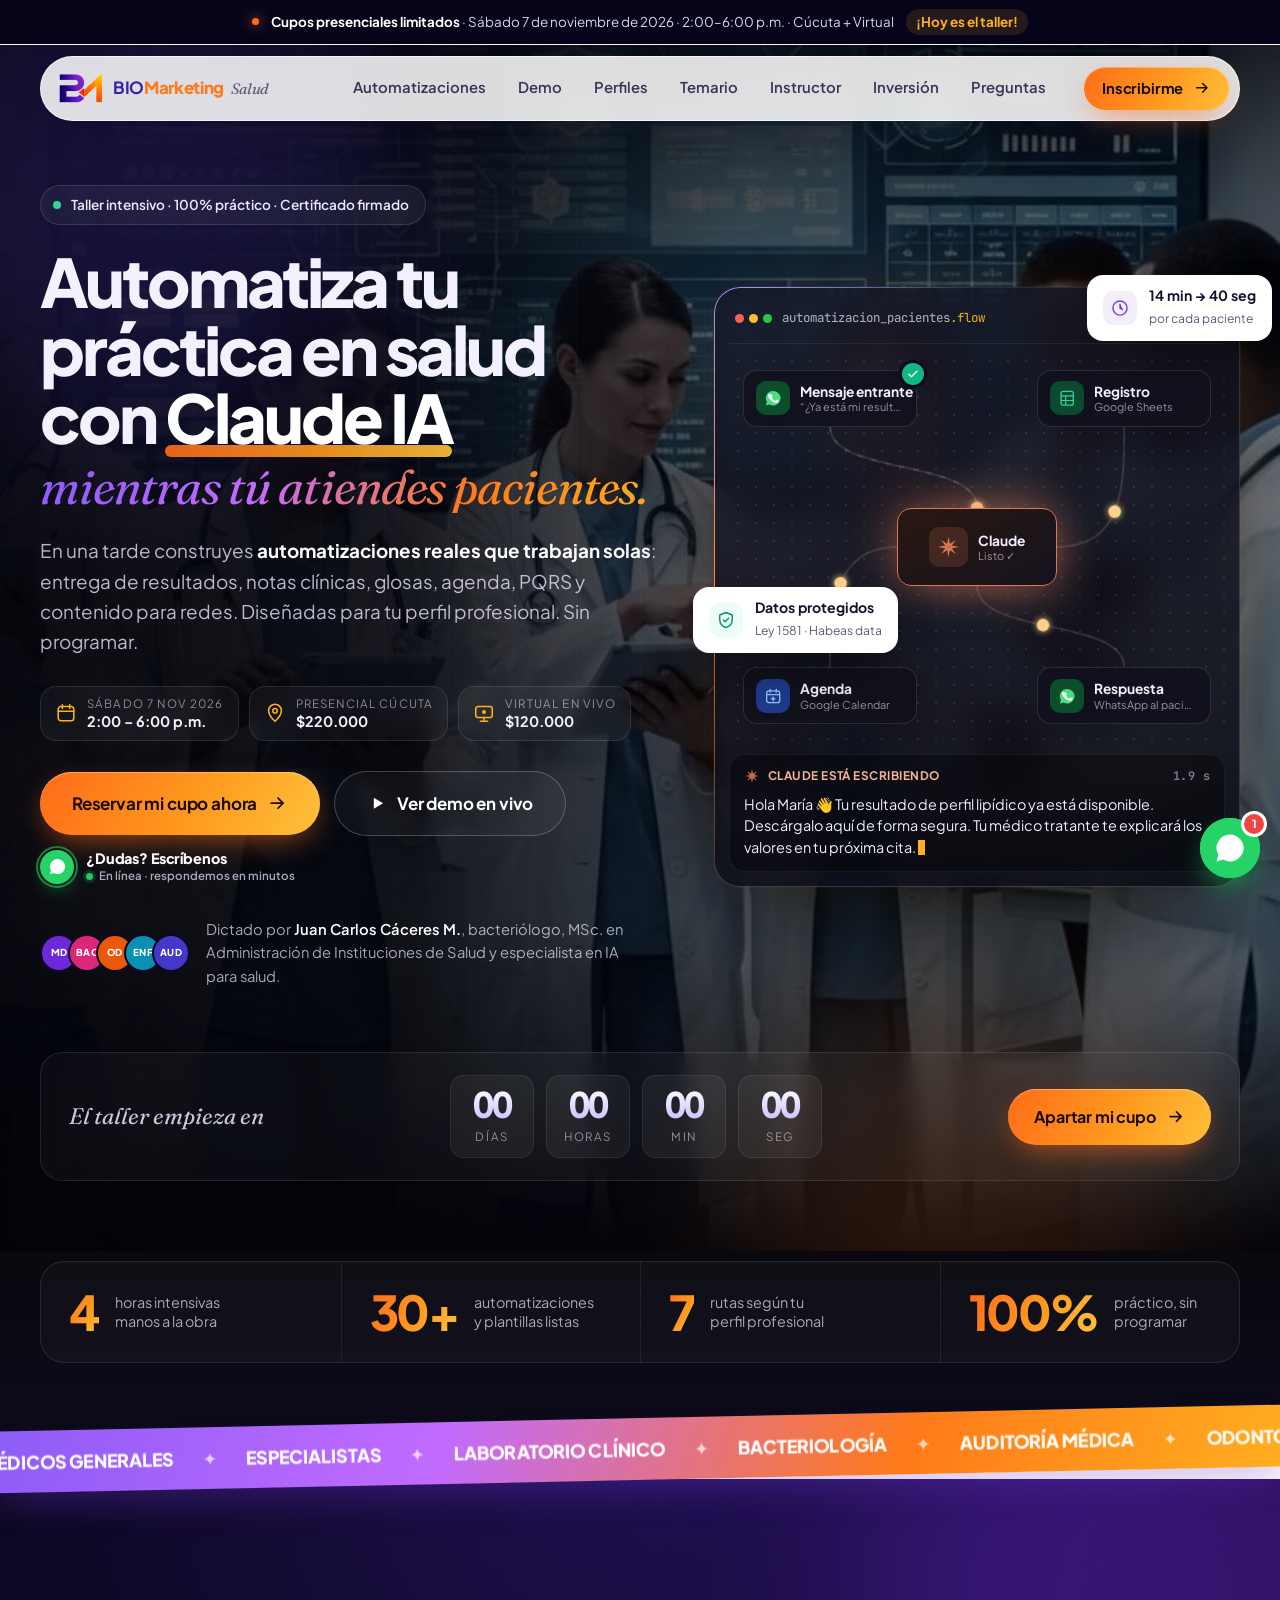
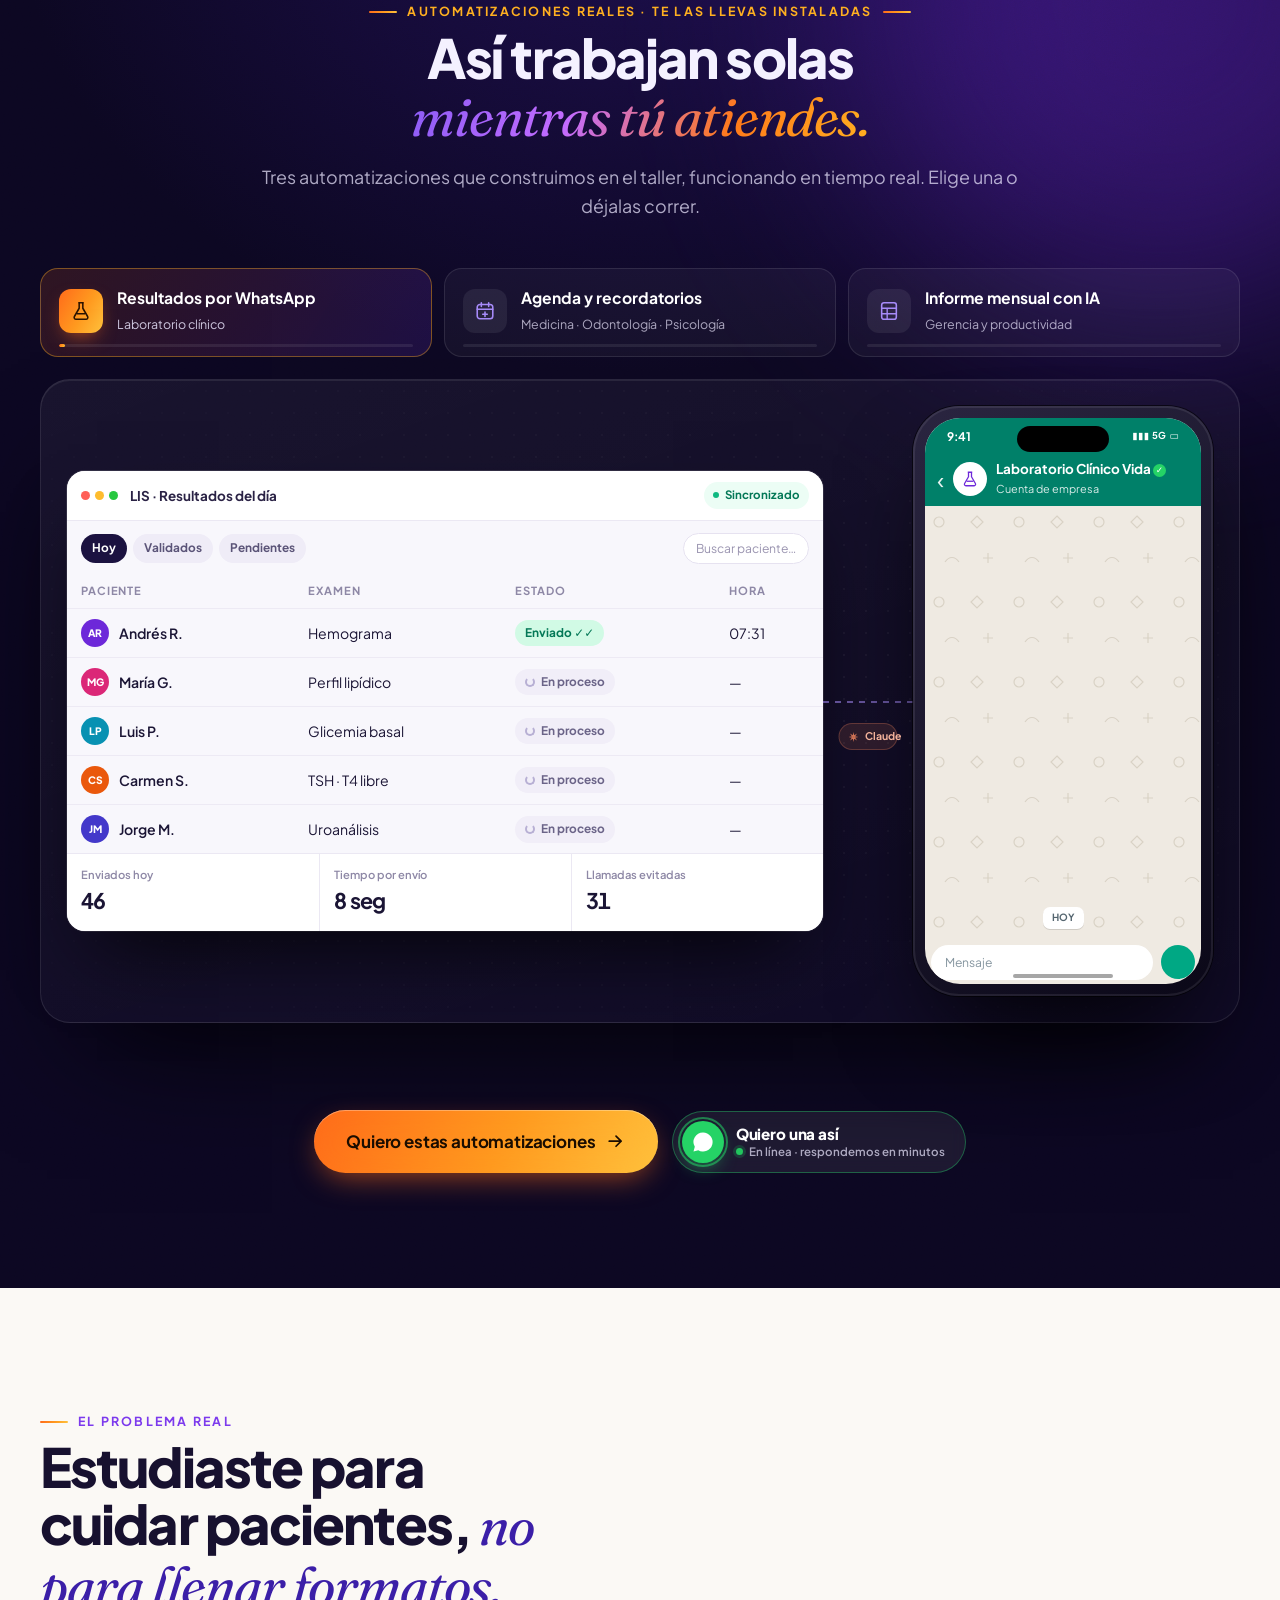
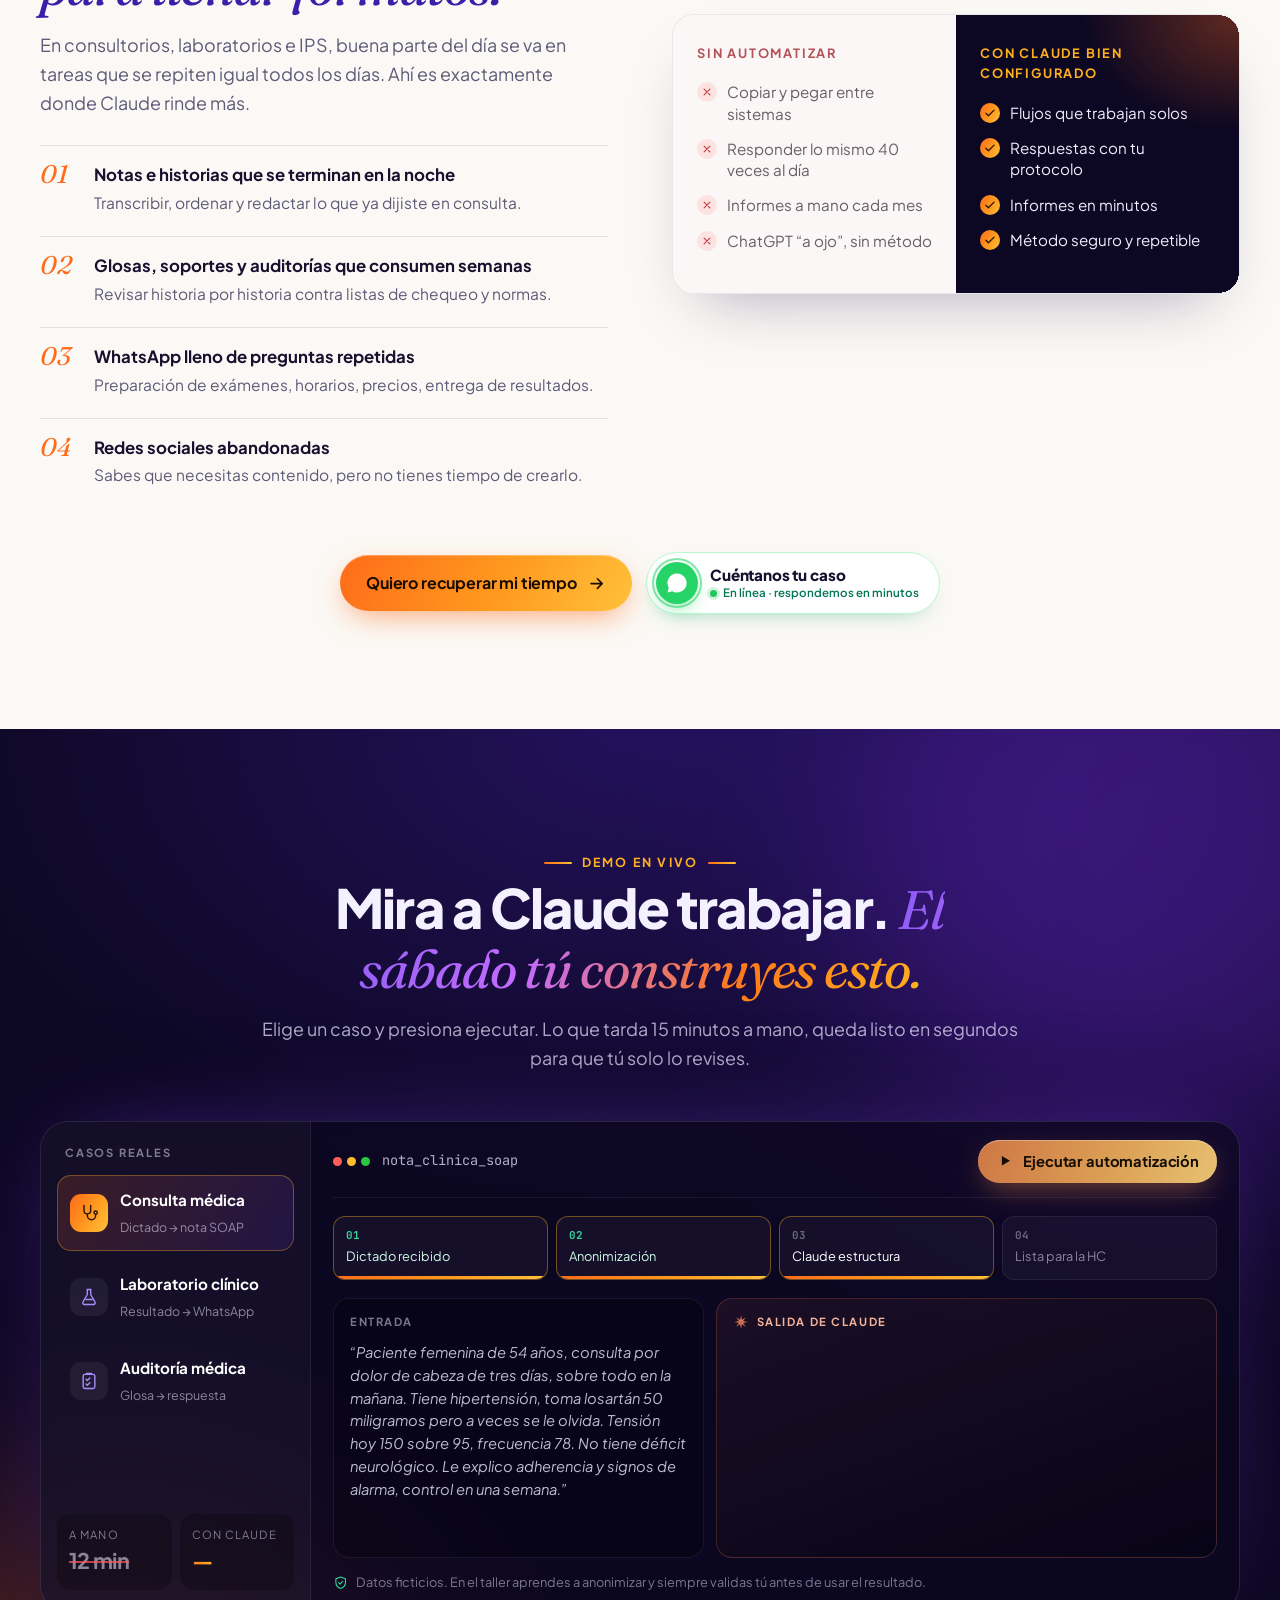
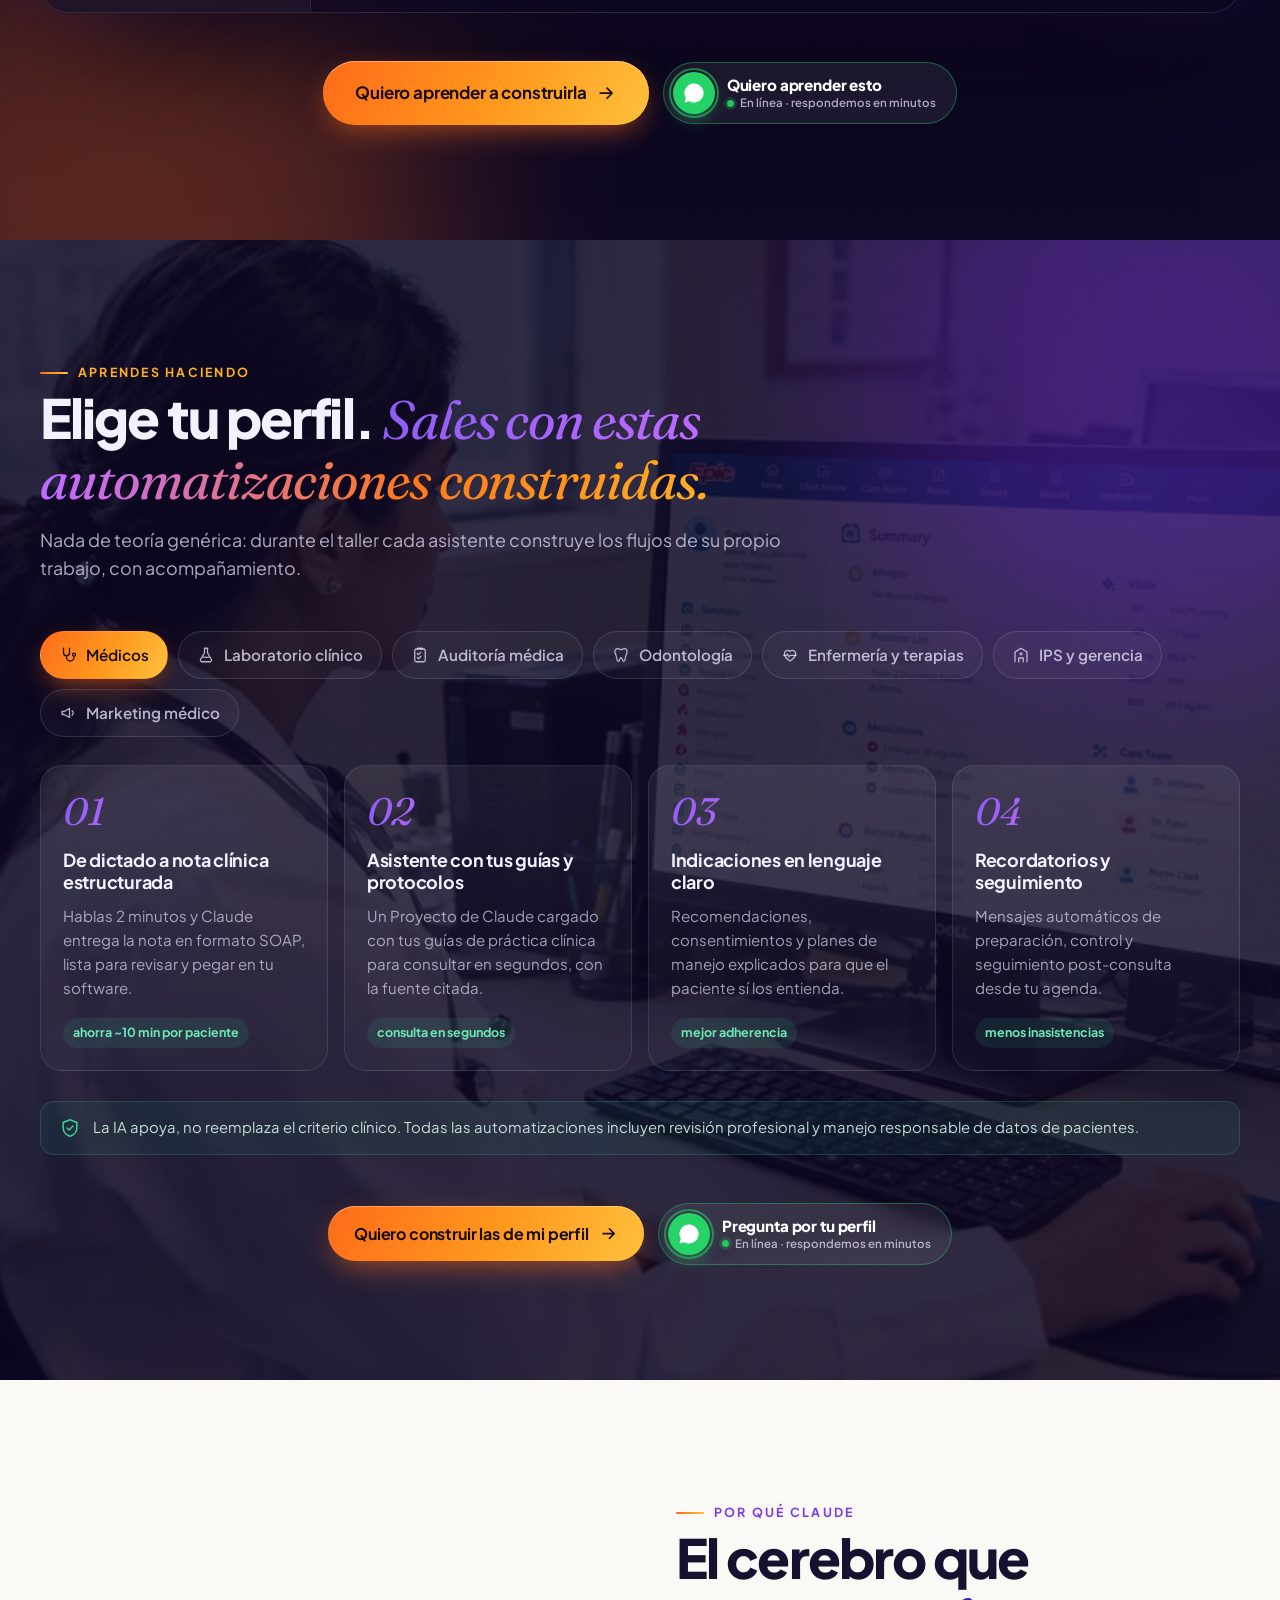
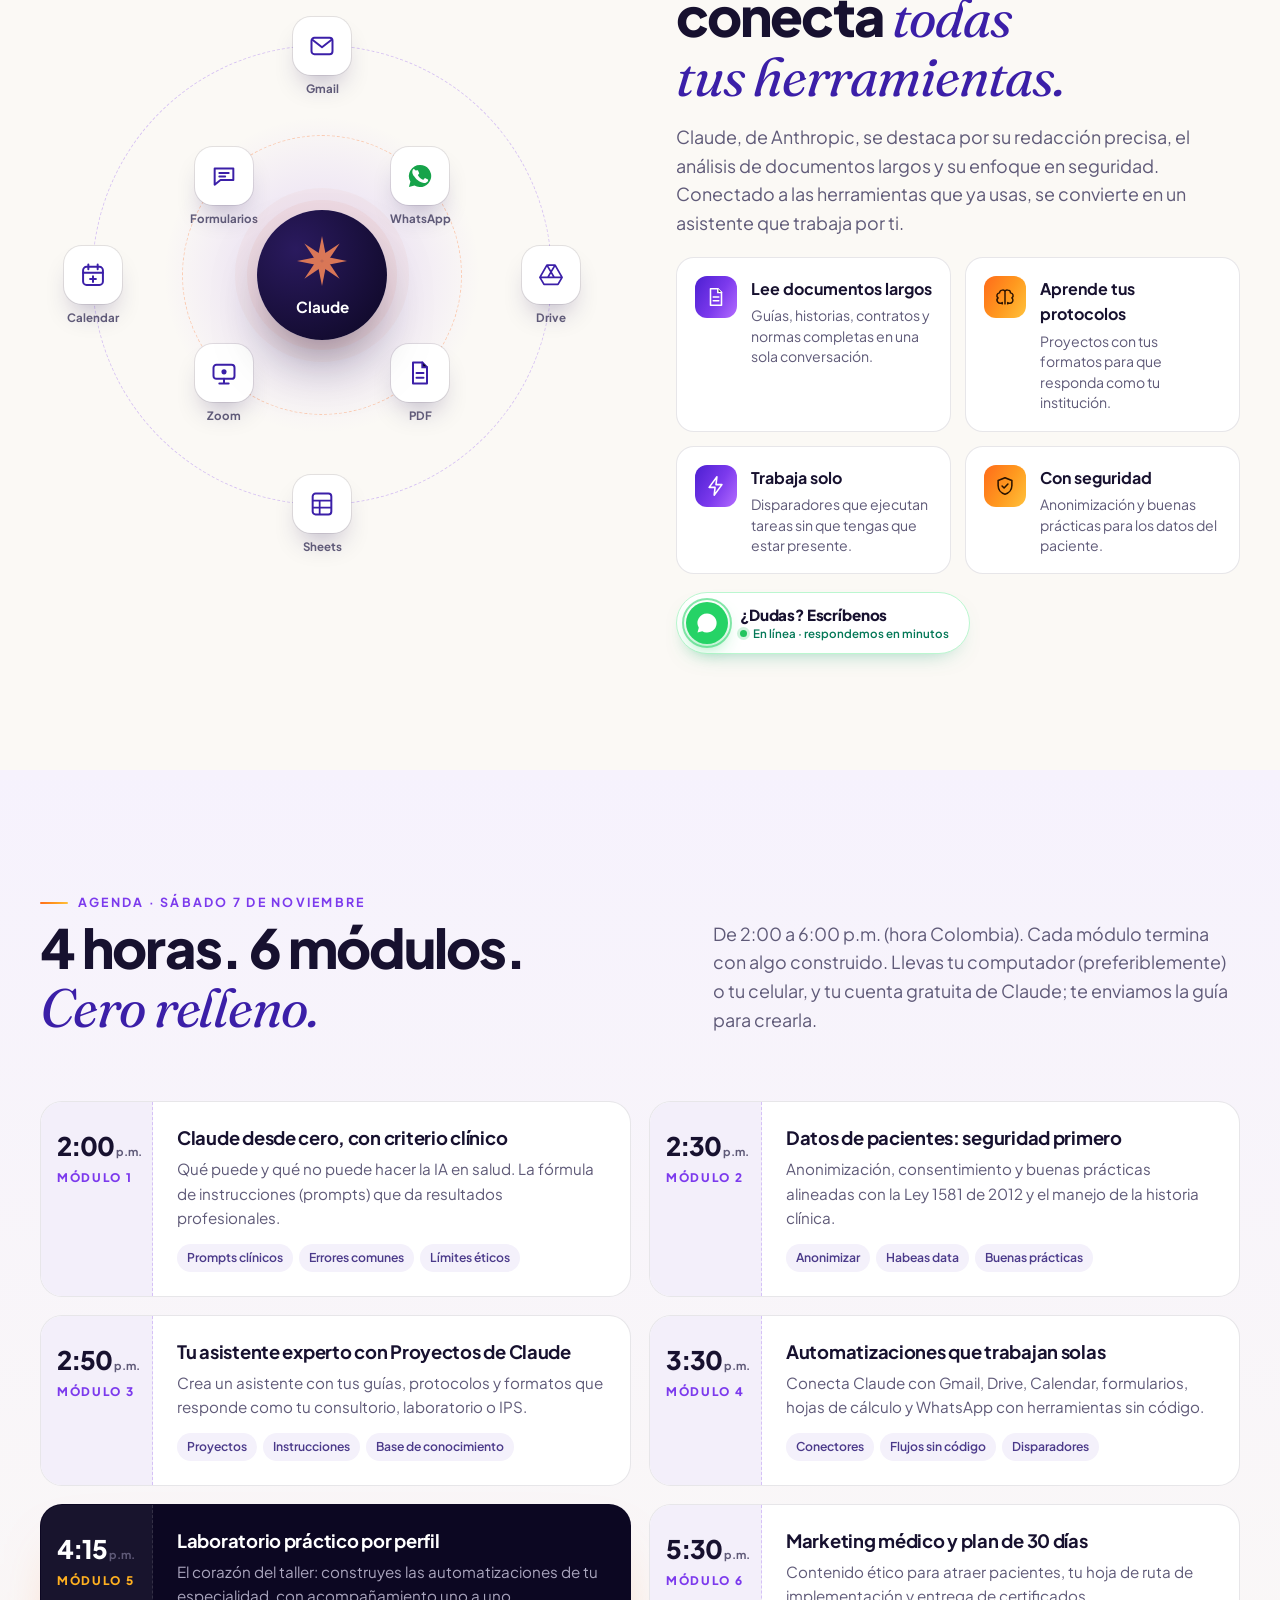
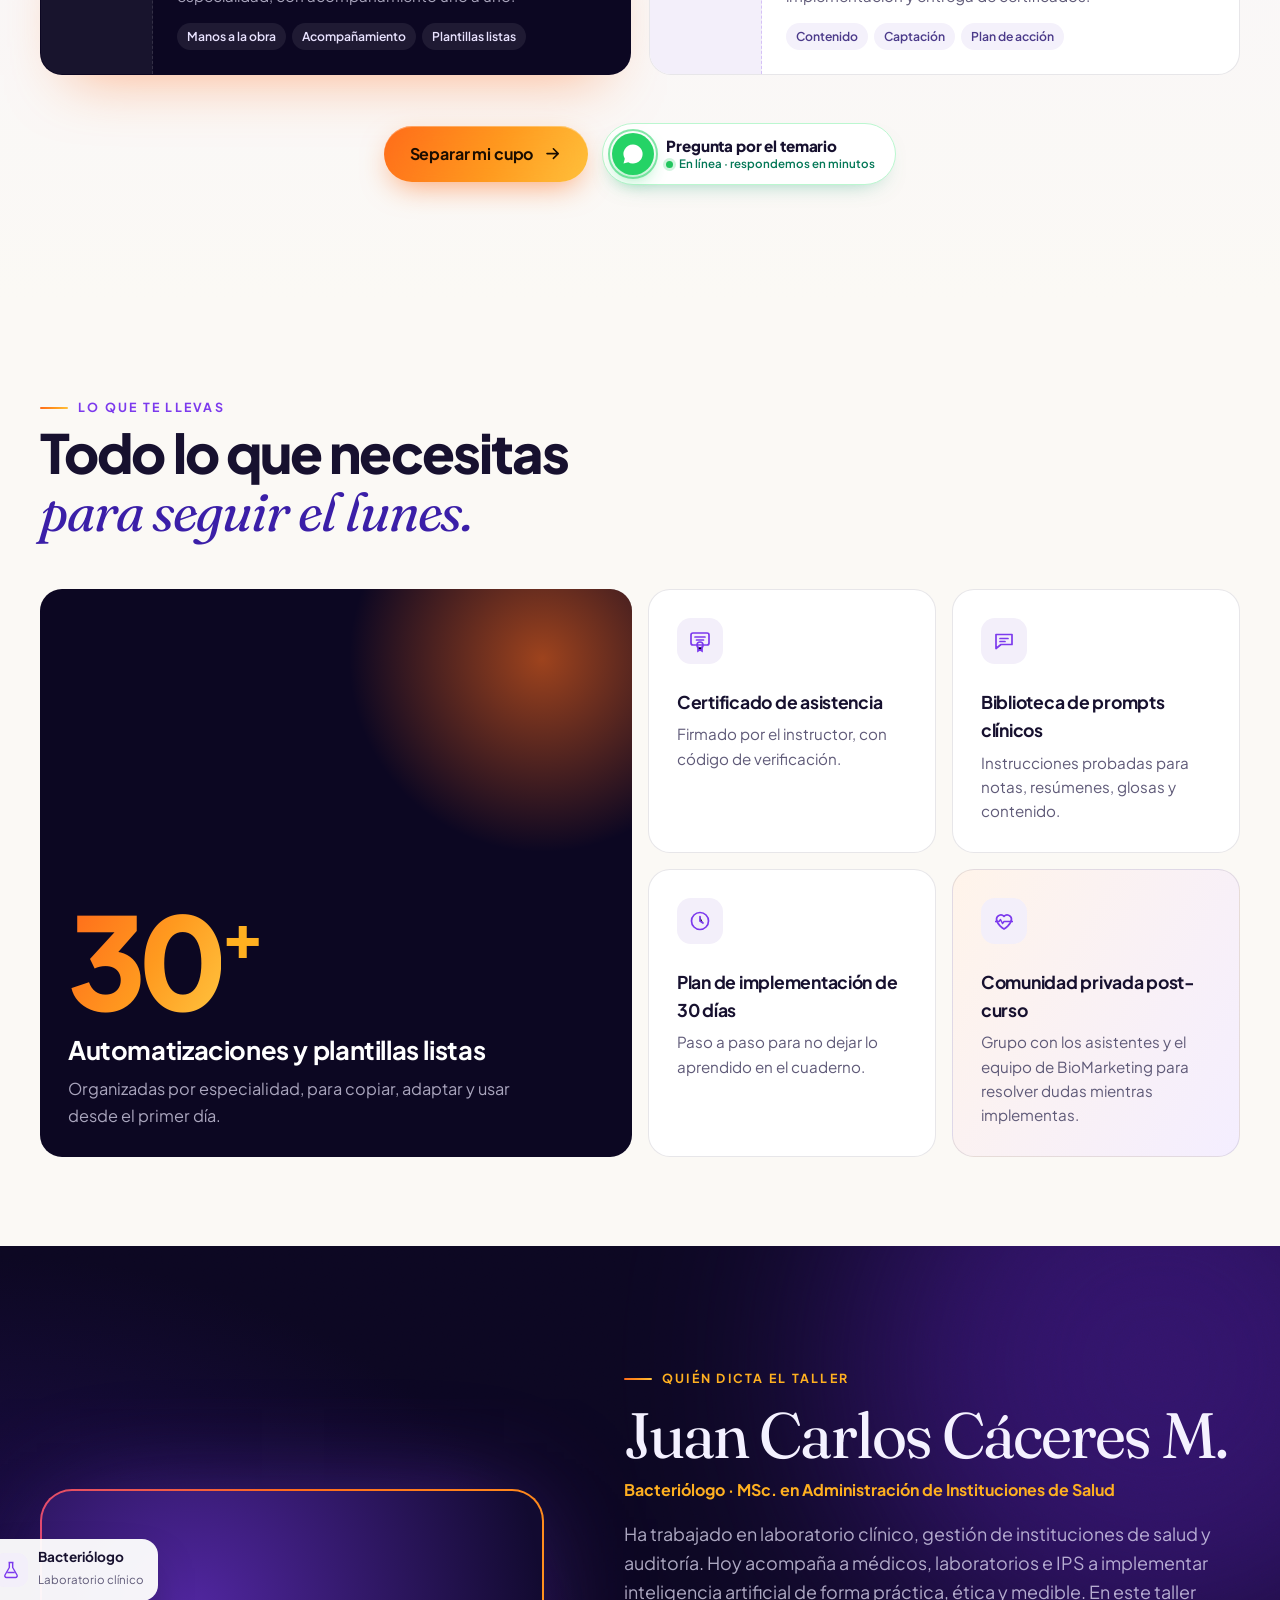
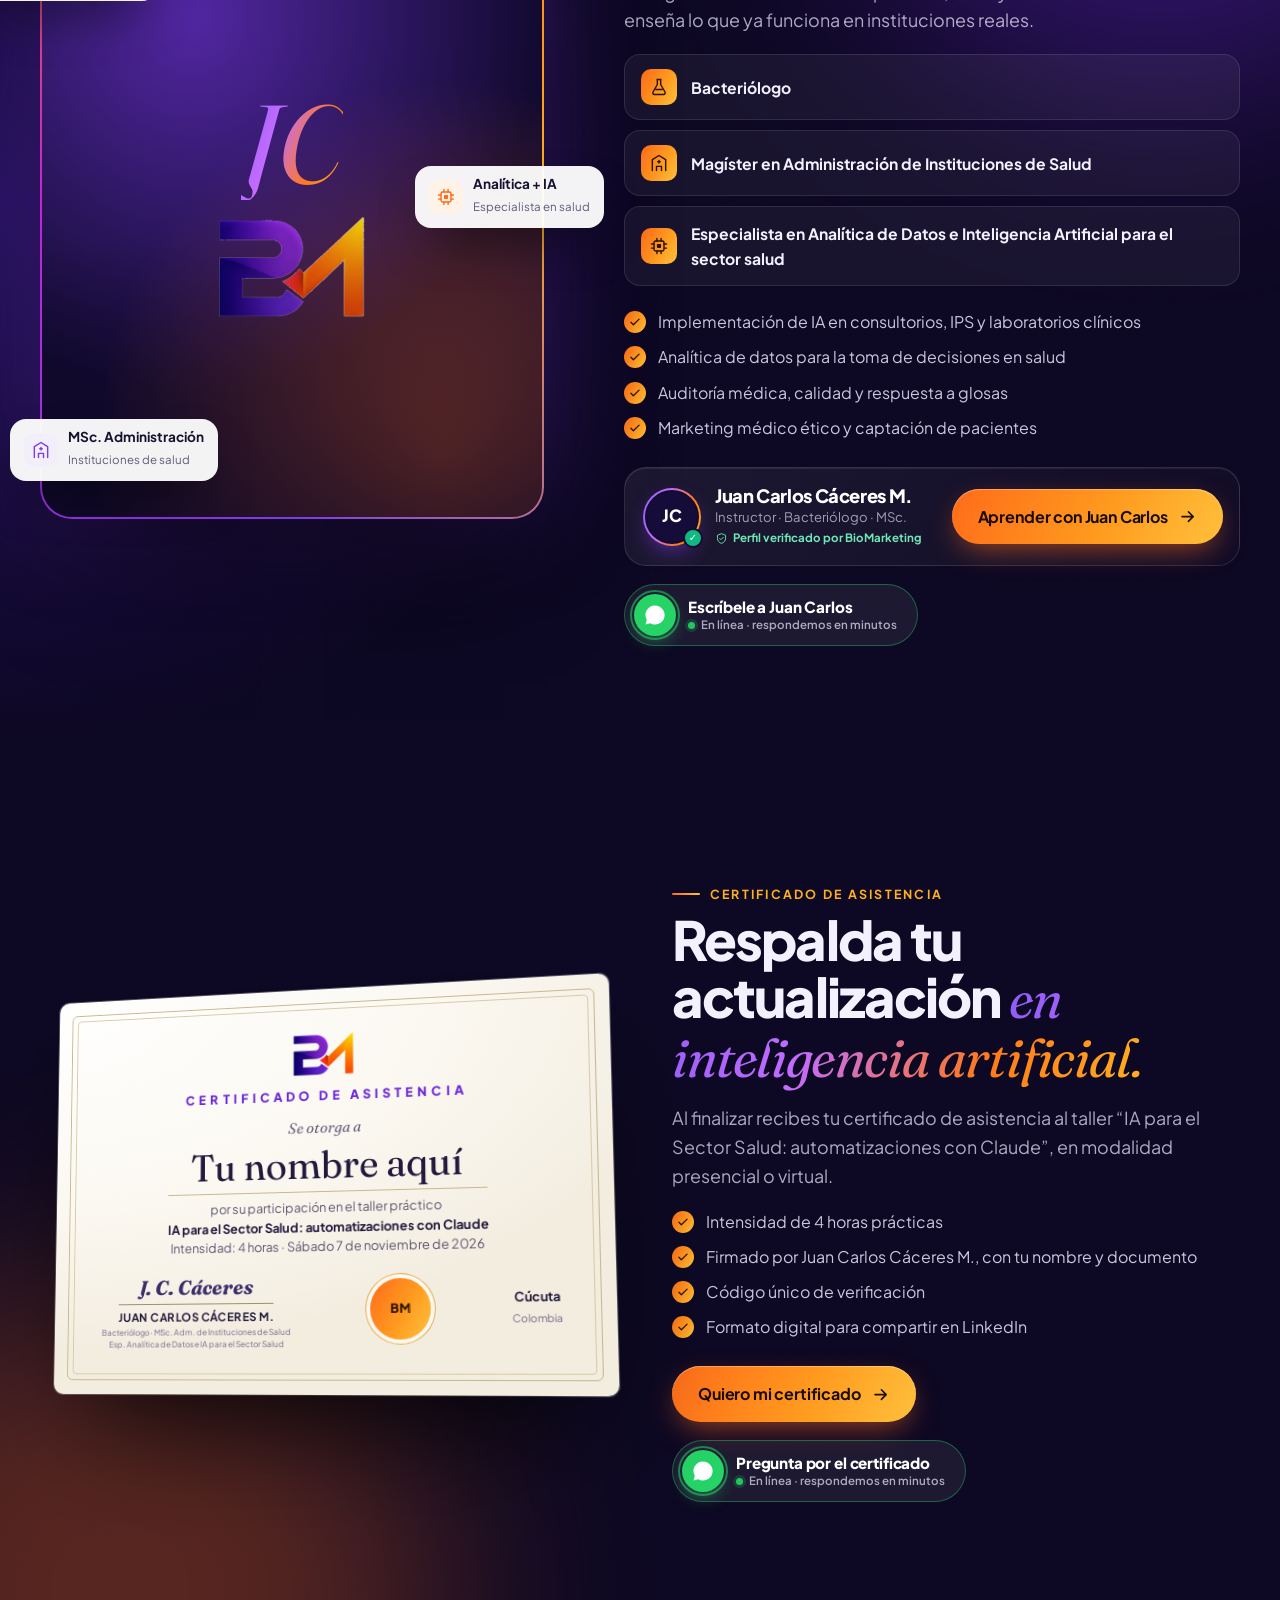
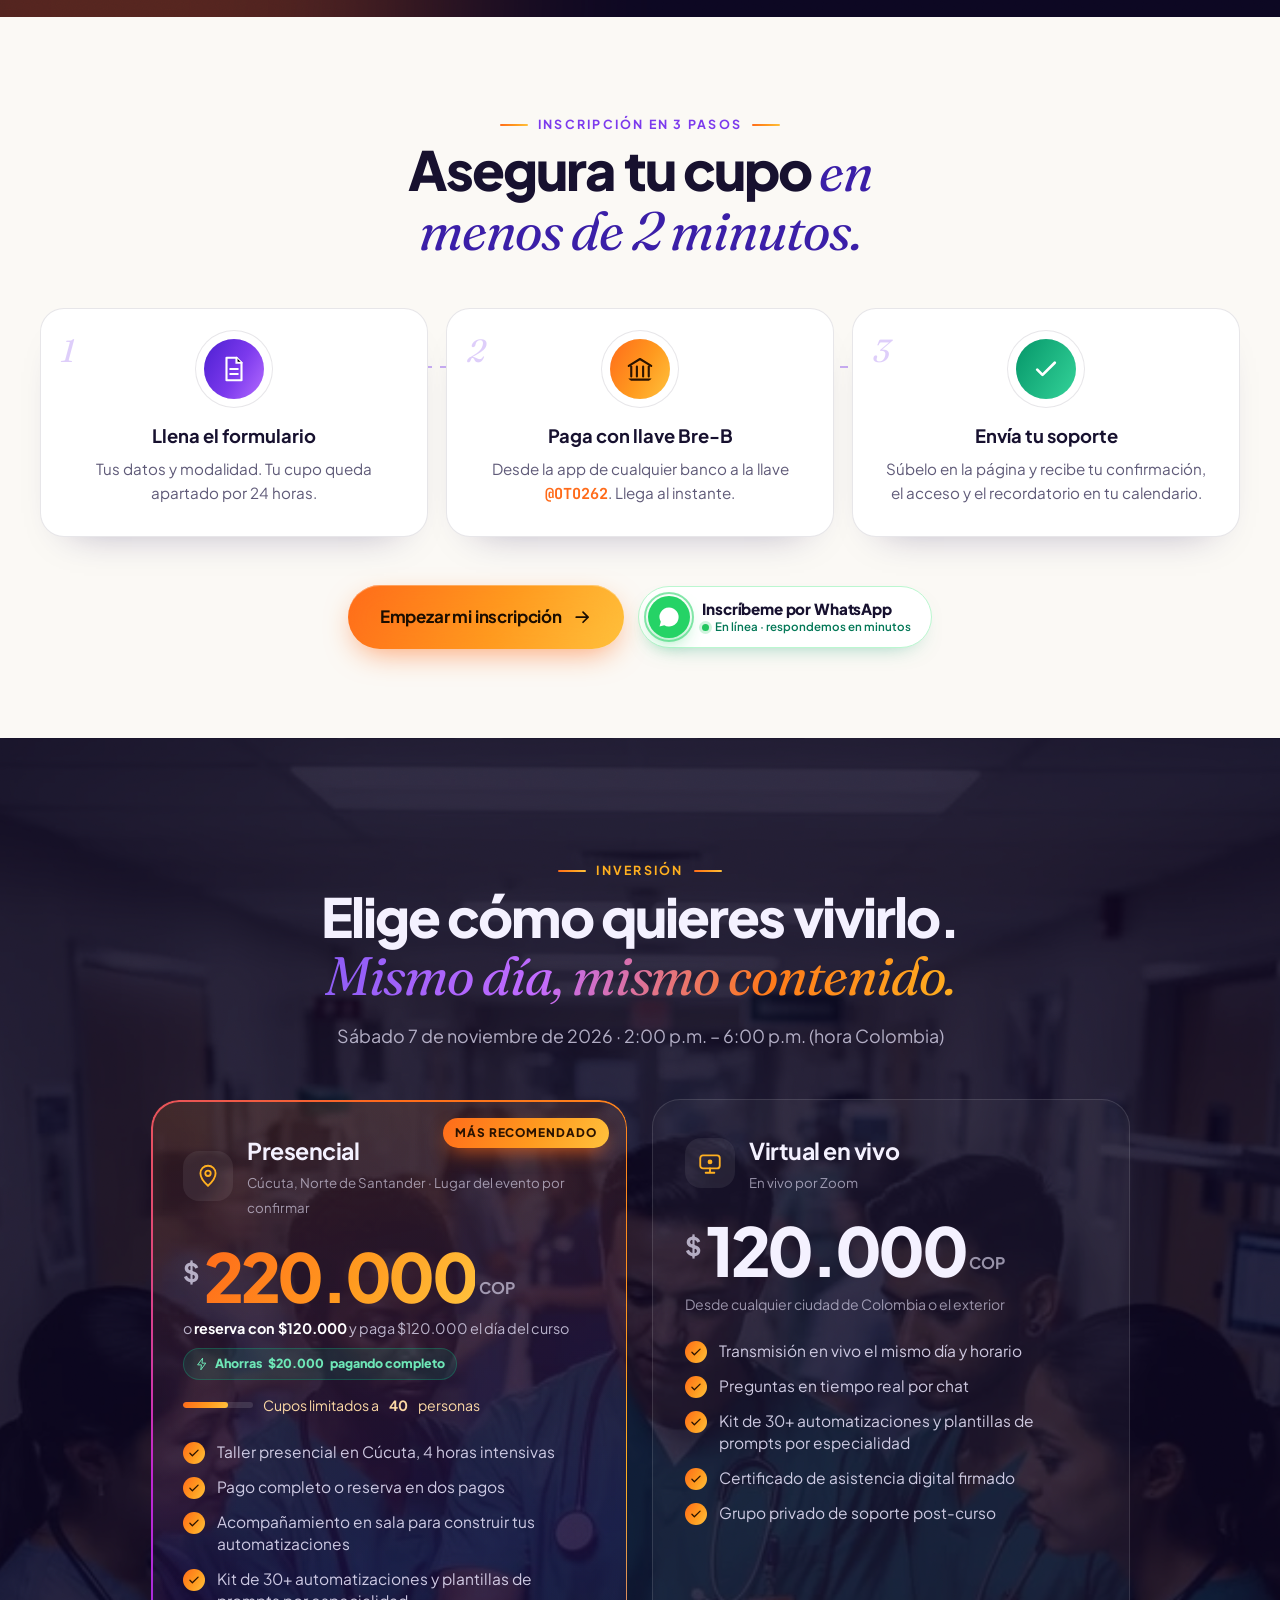
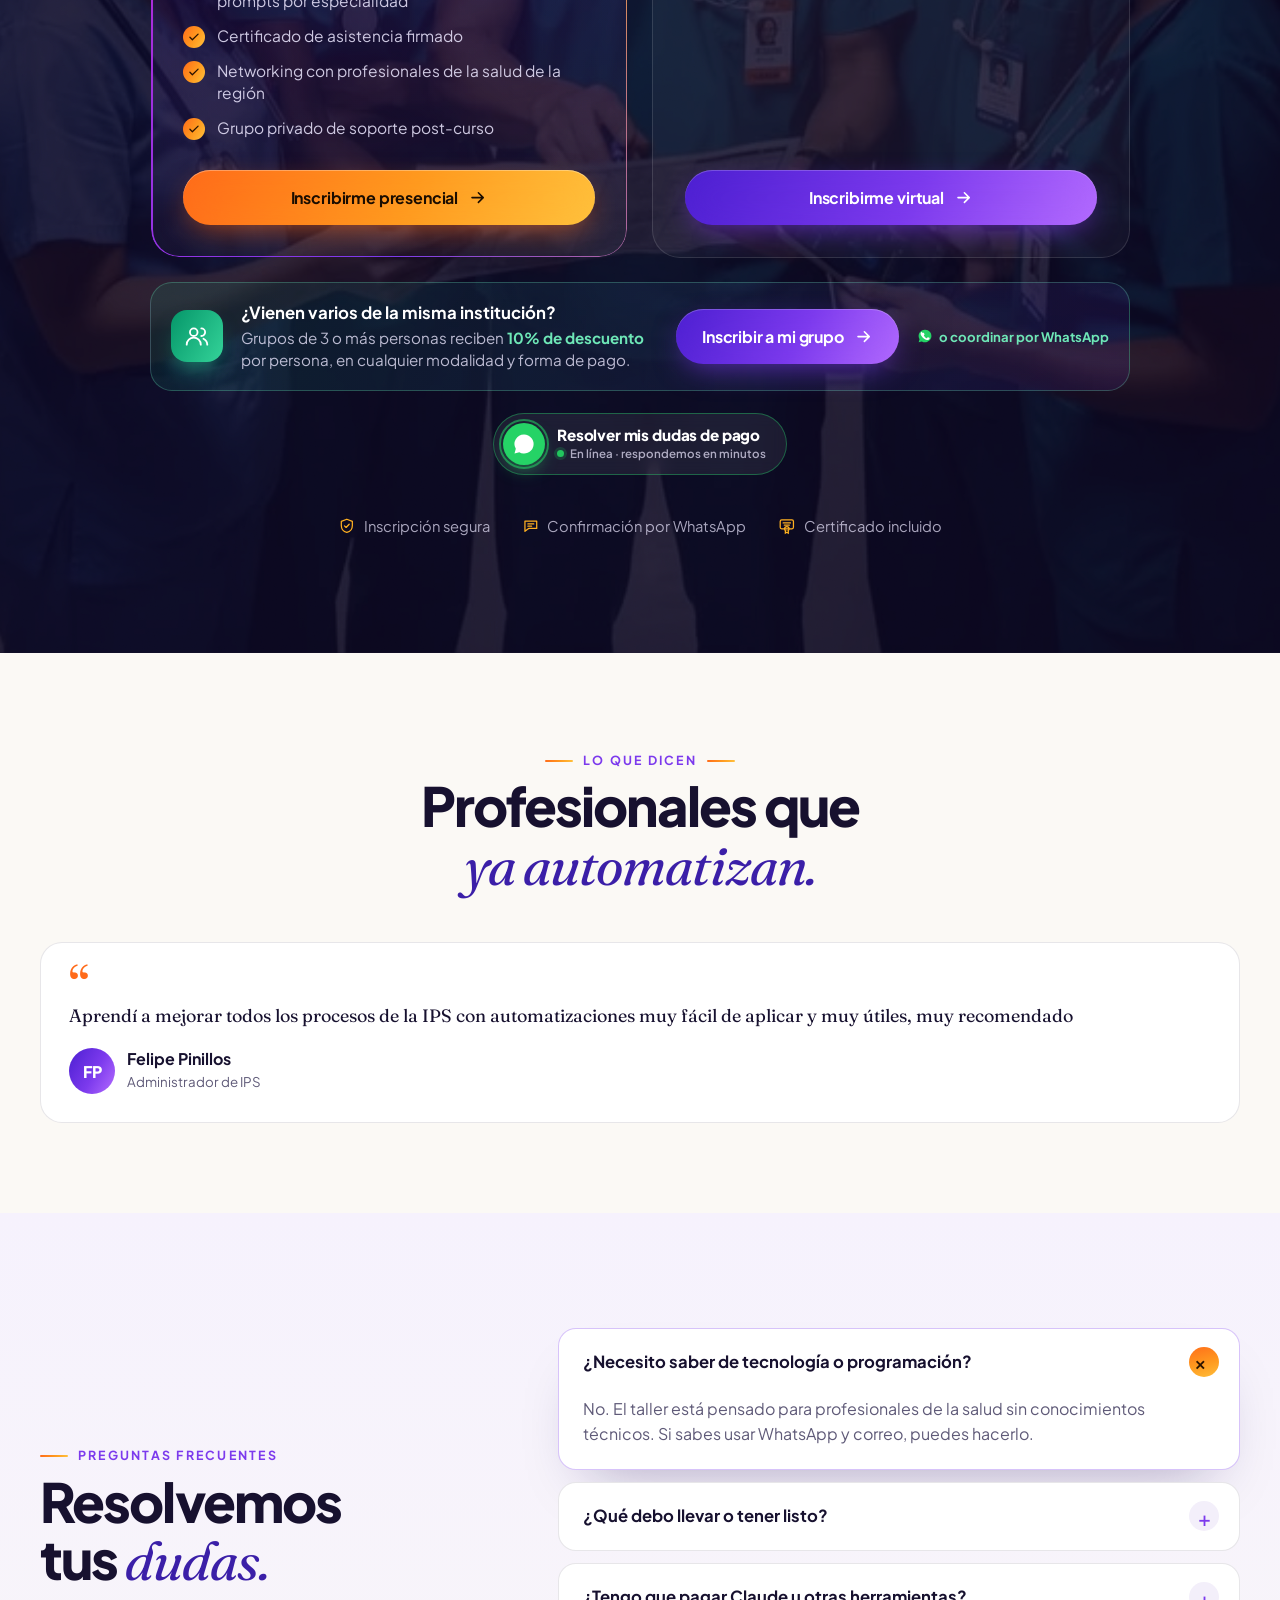
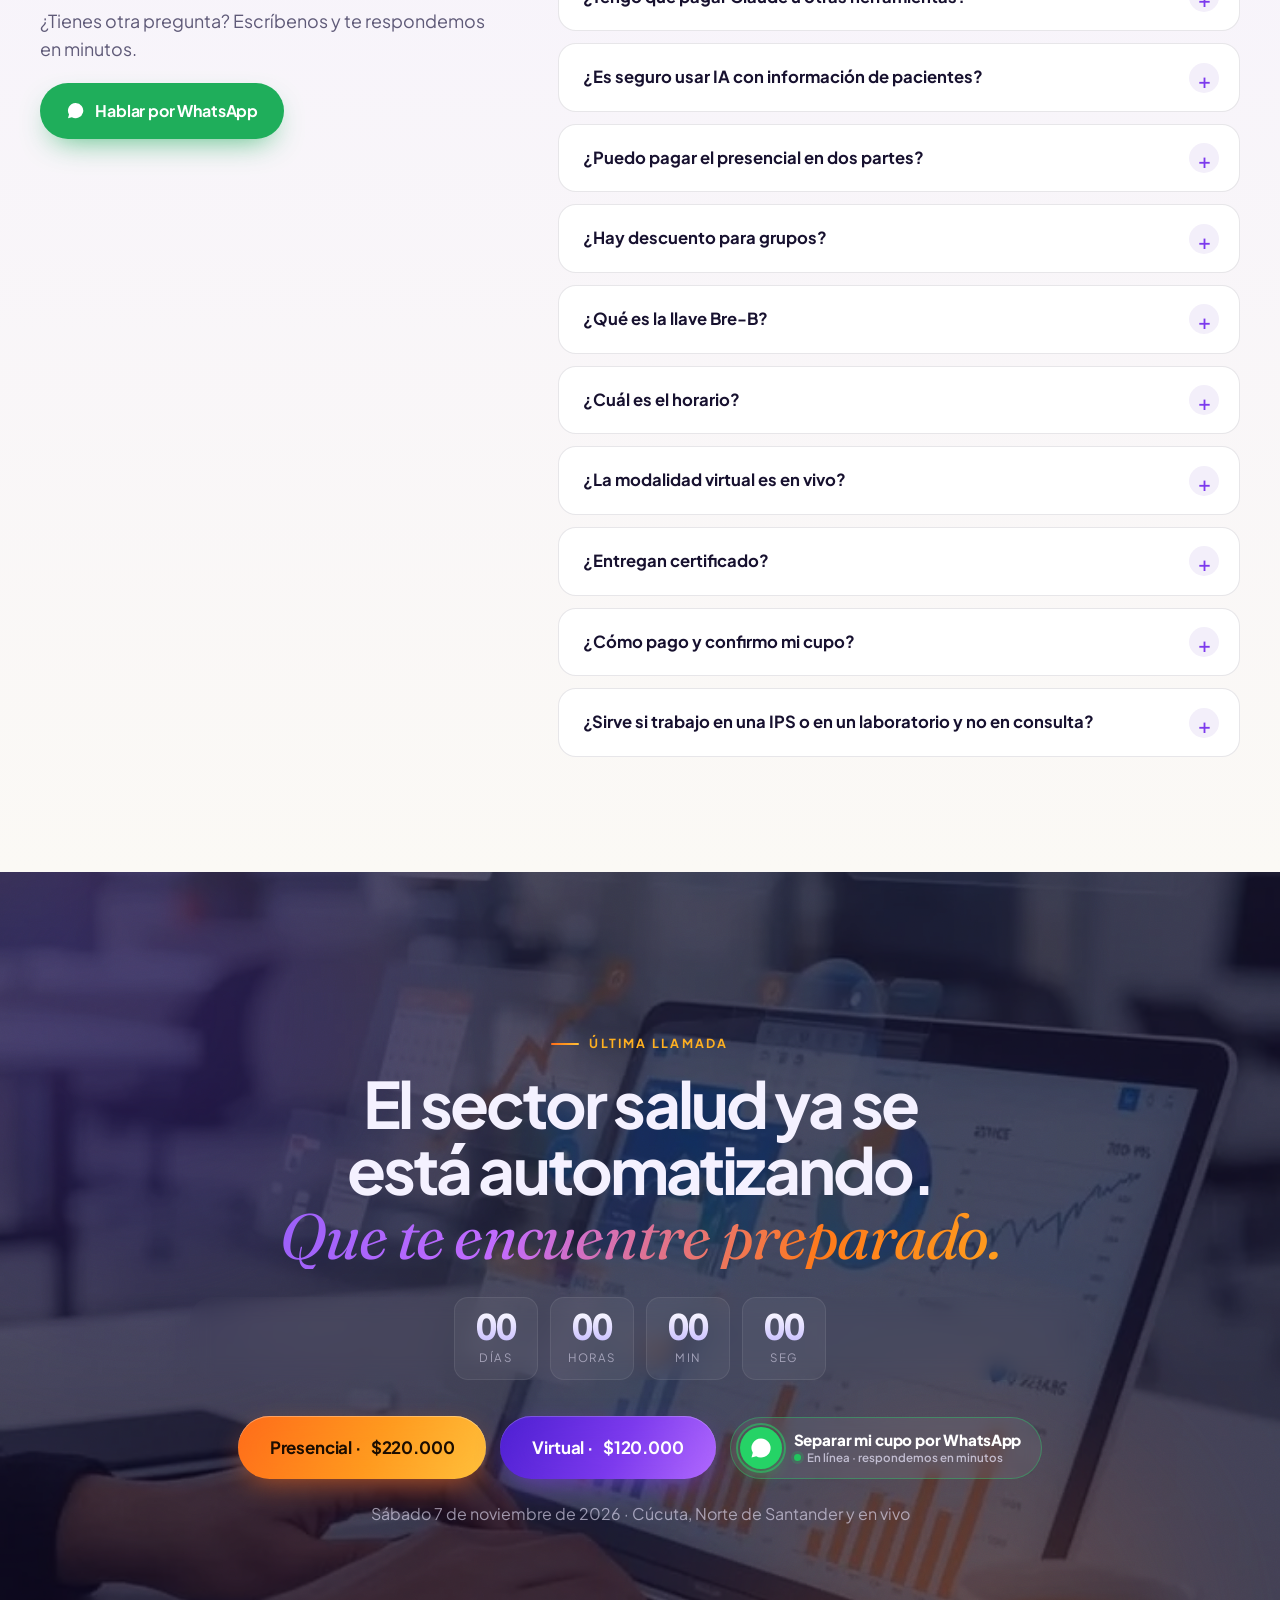
==== commit 92174241: "Inscripción de varias personas desde el mismo dispositivo - Pantalla 'Tus inscripciones' con la list" ====
--- a/public/index.html
+++ b/public/index.html
@@ -14,7 +14,7 @@
   <link rel="preconnect" href="https://fonts.googleapis.com" />
   <link rel="preconnect" href="https://fonts.gstatic.com" crossorigin />
   <link href="https://fonts.googleapis.com/css2?family=Fraunces:ital,opsz,wght@0,9..144,400;0,9..144,600;1,9..144,400;1,9..144,600&family=JetBrains+Mono:wght@400;600&family=Plus+Jakarta+Sans:wght@400;500;600;700;800&display=swap" rel="stylesheet" />
-  <link rel="stylesheet" href="assets/css/styles.css?v=20261014h" />
+  <link rel="stylesheet" href="assets/css/styles.css?v=20261014i" />
 </head>
 <body>
 
@@ -877,6 +877,20 @@
     </aside>
     <div class="modal__main">
 
+      <!-- Inscripciones de este dispositivo -->
+      <div class="mstep hub" data-step="hub" hidden>
+        <span class="rf-badge"><i></i>Cupos limitados · <span data-countdown="compact">—</span></span>
+        <h2>Tus inscripciones</h2>
+        <p class="modal__sub">Hechas desde este dispositivo. Toca una para ver su pago o confirmación.</p>
+        <div class="hub-list" data-hub-list></div>
+        <button type="button" class="hub-new" data-new-reg>
+          <span class="hub-new__ic">+</span>
+          <span><b>Inscribir a otra persona</b><small>Colega, familiar o integrante de tu equipo</small></span>
+          <svg><use href="#i-arrow"/></svg>
+        </button>
+        <p class="hub-tip"><svg><use href="#i-users"/></svg><span>¿Son 3 o más de la misma institución? Inscríbanse como grupo y cada uno recibe <b><span data-grupo-desc>10</span>% de descuento</b>.</span></p>
+      </div>
+
       <!-- Paso 1: datos -->
       <form id="regForm" class="mstep" data-step="form" novalidate>
         <div class="rf-head">
@@ -977,7 +991,7 @@
         <p class="form-error" data-p-error role="alert"></p>
         <button class="btn btn--glow btn--block btn--lg" data-p-send><span class="btn__label">Enviar soporte y confirmar mi cupo</span><svg><use href="#i-arrow"/></svg></button>
         <a class="pay__alt" data-p-wa href="#" target="_blank" rel="noopener"><svg><use href="#i-wa"/></svg>Prefiero enviar el soporte por WhatsApp</a>
-        <button class="pay__reset" data-p-reset type="button">¿No eres tú? Hacer otra inscripción</button>
+        <button class="pay__reset" data-p-reset type="button">+ Inscribir a otra persona</button>
       </div>
 
       <!-- Paso 3: confirmación -->
@@ -994,6 +1008,7 @@
         <div class="done__actions">
           <a class="btn btn--glow btn--alt btn--block" data-d-cal href="#" target="_blank" rel="noopener"><svg><use href="#i-gcal"/></svg>Agregar a mi Google Calendar</a>
           <a class="btn btn--wa btn--block" data-d-wa href="#" target="_blank" rel="noopener"><svg><use href="#i-wa"/></svg><span data-d-wa-label>Escribir a BioMarketing</span></a>
+          <button type="button" class="btn btn--ghost-dark btn--block" data-new-reg><svg><use href="#i-users"/></svg>Inscribir a otra persona</button>
         </div>
       </div>
 
@@ -1004,9 +1019,9 @@
 <div class="copy-toast" data-copy-toast>Copiado ✓</div>
 
 <script src="assets/js/site-config.js"></script>
-<script src="assets/js/store.js?v=20261014h"></script>
-<script src="assets/js/main.js?v=20261014h"></script>
-<script src="assets/js/live.js?v=20261014h"></script>
-<script src="assets/js/whatsapp.js?v=20261014h"></script>
+<script src="assets/js/store.js?v=20261014i"></script>
+<script src="assets/js/main.js?v=20261014i"></script>
+<script src="assets/js/live.js?v=20261014i"></script>
+<script src="assets/js/whatsapp.js?v=20261014i"></script>
 </body>
 </html>
--- a/public/assets/css/styles.css
+++ b/public/assets/css/styles.css
@@ -1465,3 +1465,27 @@
   .sticky-cta .btn { padding: 13px 18px; border-radius: 15px; font-size: .95rem; }
   .sticky-cta .btn svg { width: 16px; height: 16px; }
 }
+
+/* ---------- Varias inscripciones desde un mismo dispositivo ---------- */
+.hub h2 { margin: 10px 0 4px; font-size: 1.8rem; letter-spacing: -.03em; }
+.hub-list { display: grid; gap: 10px; margin: 14px 0; }
+.hub-item { display: flex; align-items: center; gap: 12px; width: 100%; text-align: left; padding: 12px 14px; border-radius: 16px; background: #fff; border: 1.5px solid var(--line); transition: border-color .2s, transform .2s var(--ease), box-shadow .2s; }
+.hub-item:hover { border-color: #d9d2ee; transform: translateY(-2px); box-shadow: 0 12px 26px -18px rgba(26,12,80,.5); }
+.hub-item__av { flex: none; width: 42px; height: 42px; border-radius: 50%; display: grid; place-items: center; background: var(--grad-v); color: #fff; font-weight: 800; font-size: .85rem; }
+.hub-item__txt { flex: 1; min-width: 0; line-height: 1.3; }
+.hub-item__txt b { display: block; font-size: .98rem; white-space: nowrap; overflow: hidden; text-overflow: ellipsis; }
+.hub-item__txt small { font-size: .78rem; color: var(--muted); }
+.hub-chip { flex: none; font-size: .7rem; font-weight: 800; padding: 5px 10px; border-radius: 999px; background: #fff4e5; color: #b45309; }
+.hub-chip.is-ok { background: #d1fae5; color: #047857; }
+.hub-new { display: flex; align-items: center; gap: 14px; width: 100%; text-align: left; padding: 16px; border-radius: 18px; color: #fff; background: linear-gradient(120deg, #1a0f45, #2d1a6b); box-shadow: 0 18px 36px -18px rgba(26,12,80,.8); transition: transform .25s var(--ease); }
+.hub-new:hover { transform: translateY(-2px); }
+.hub-new__ic { flex: none; width: 44px; height: 44px; border-radius: 14px; display: grid; place-items: center; background: var(--grad); color: #2b1300; font-size: 1.6rem; font-weight: 800; }
+.hub-new b { display: block; font-size: 1.02rem; }
+.hub-new small { color: rgba(236,232,255,.7); font-size: .8rem; }
+.hub-new > span:nth-child(2) { flex: 1; }
+.hub-new > svg { width: 20px; height: 20px; }
+.hub-tip { display: flex; gap: 8px; align-items: flex-start; margin: 14px 0 20px; padding: 10px 12px; border-radius: 12px; background: #ecfdf5; color: #065f46; font-size: .84rem; line-height: 1.45; }
+.hub-tip svg { width: 18px; height: 18px; flex: none; margin-top: 1px; }
+.btn--ghost-dark { background: var(--soft); color: var(--indigo); border: 1.5px solid #e2dcf3; }
+.btn--ghost-dark:hover { background: #ebe4fb; transform: translateY(-2px); }
+.pay__reset { font-weight: 700; color: var(--violet) !important; text-decoration: none !important; padding: 8px; }
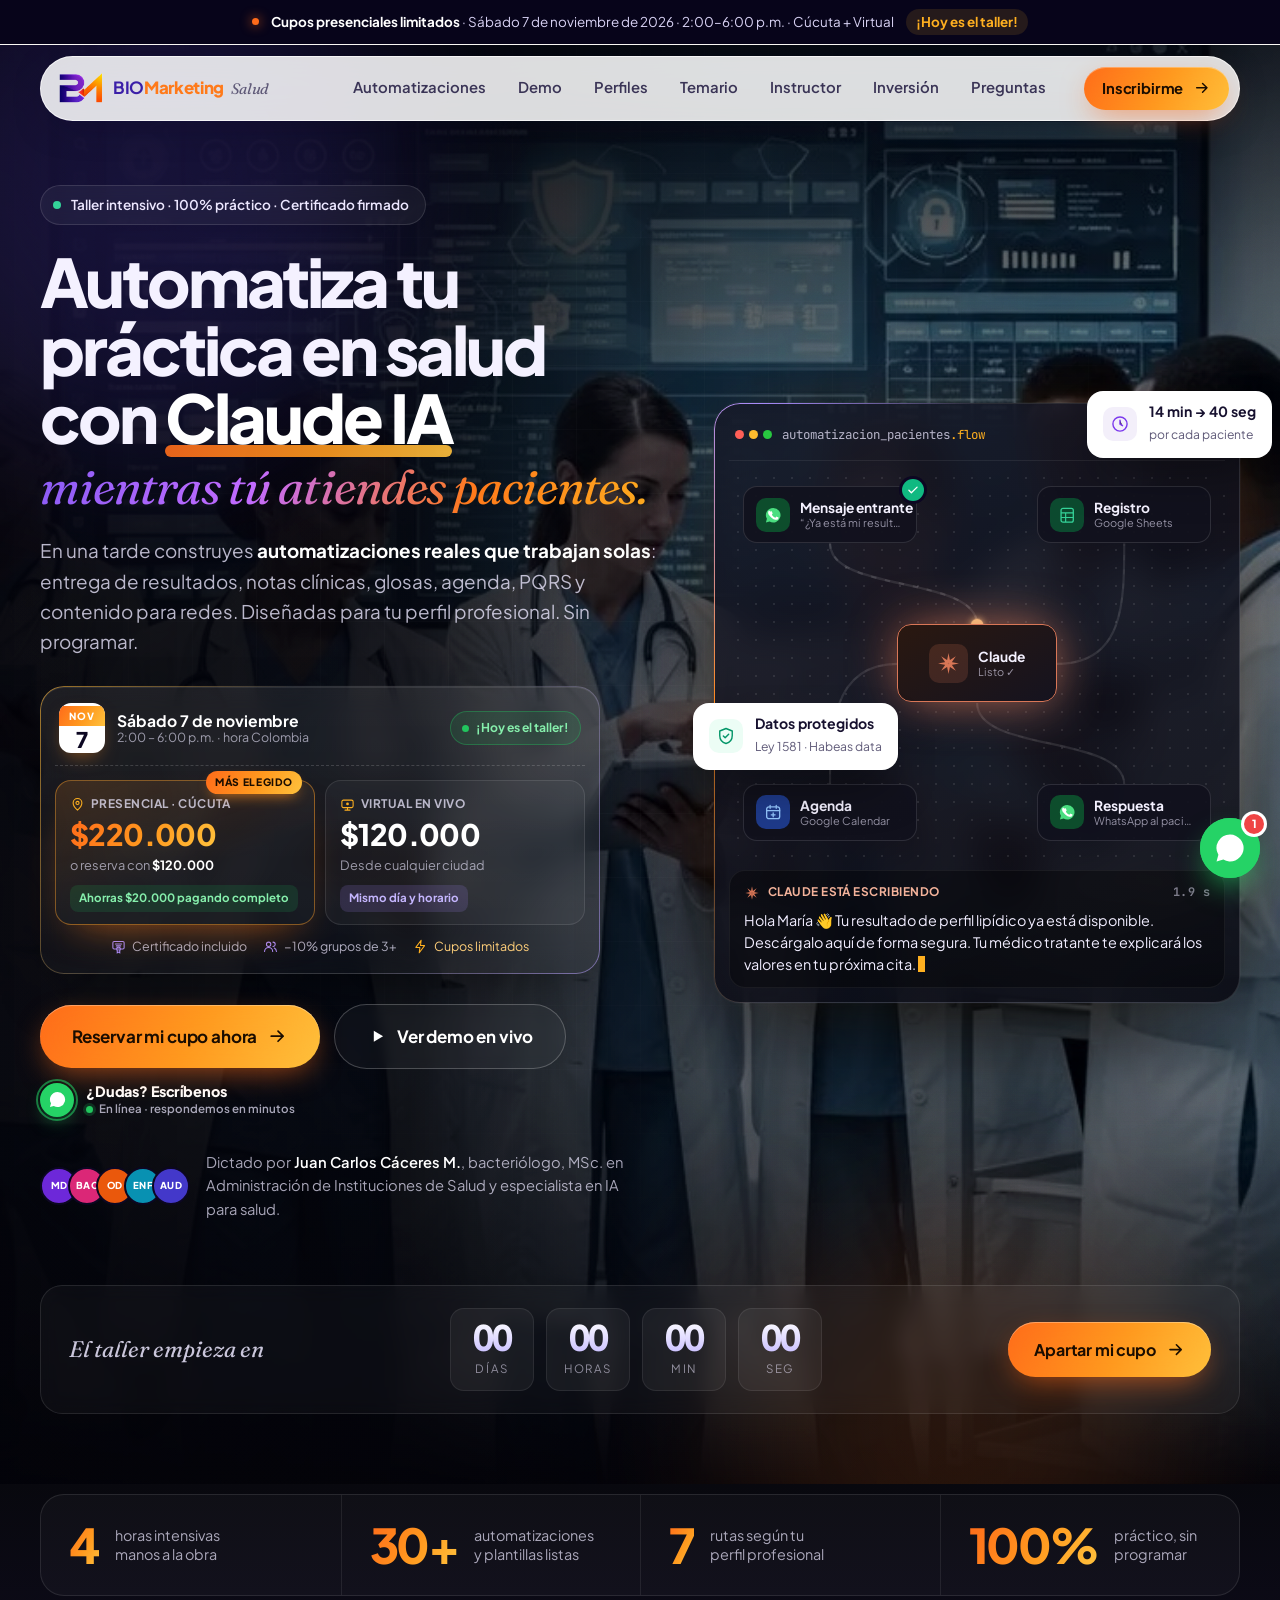
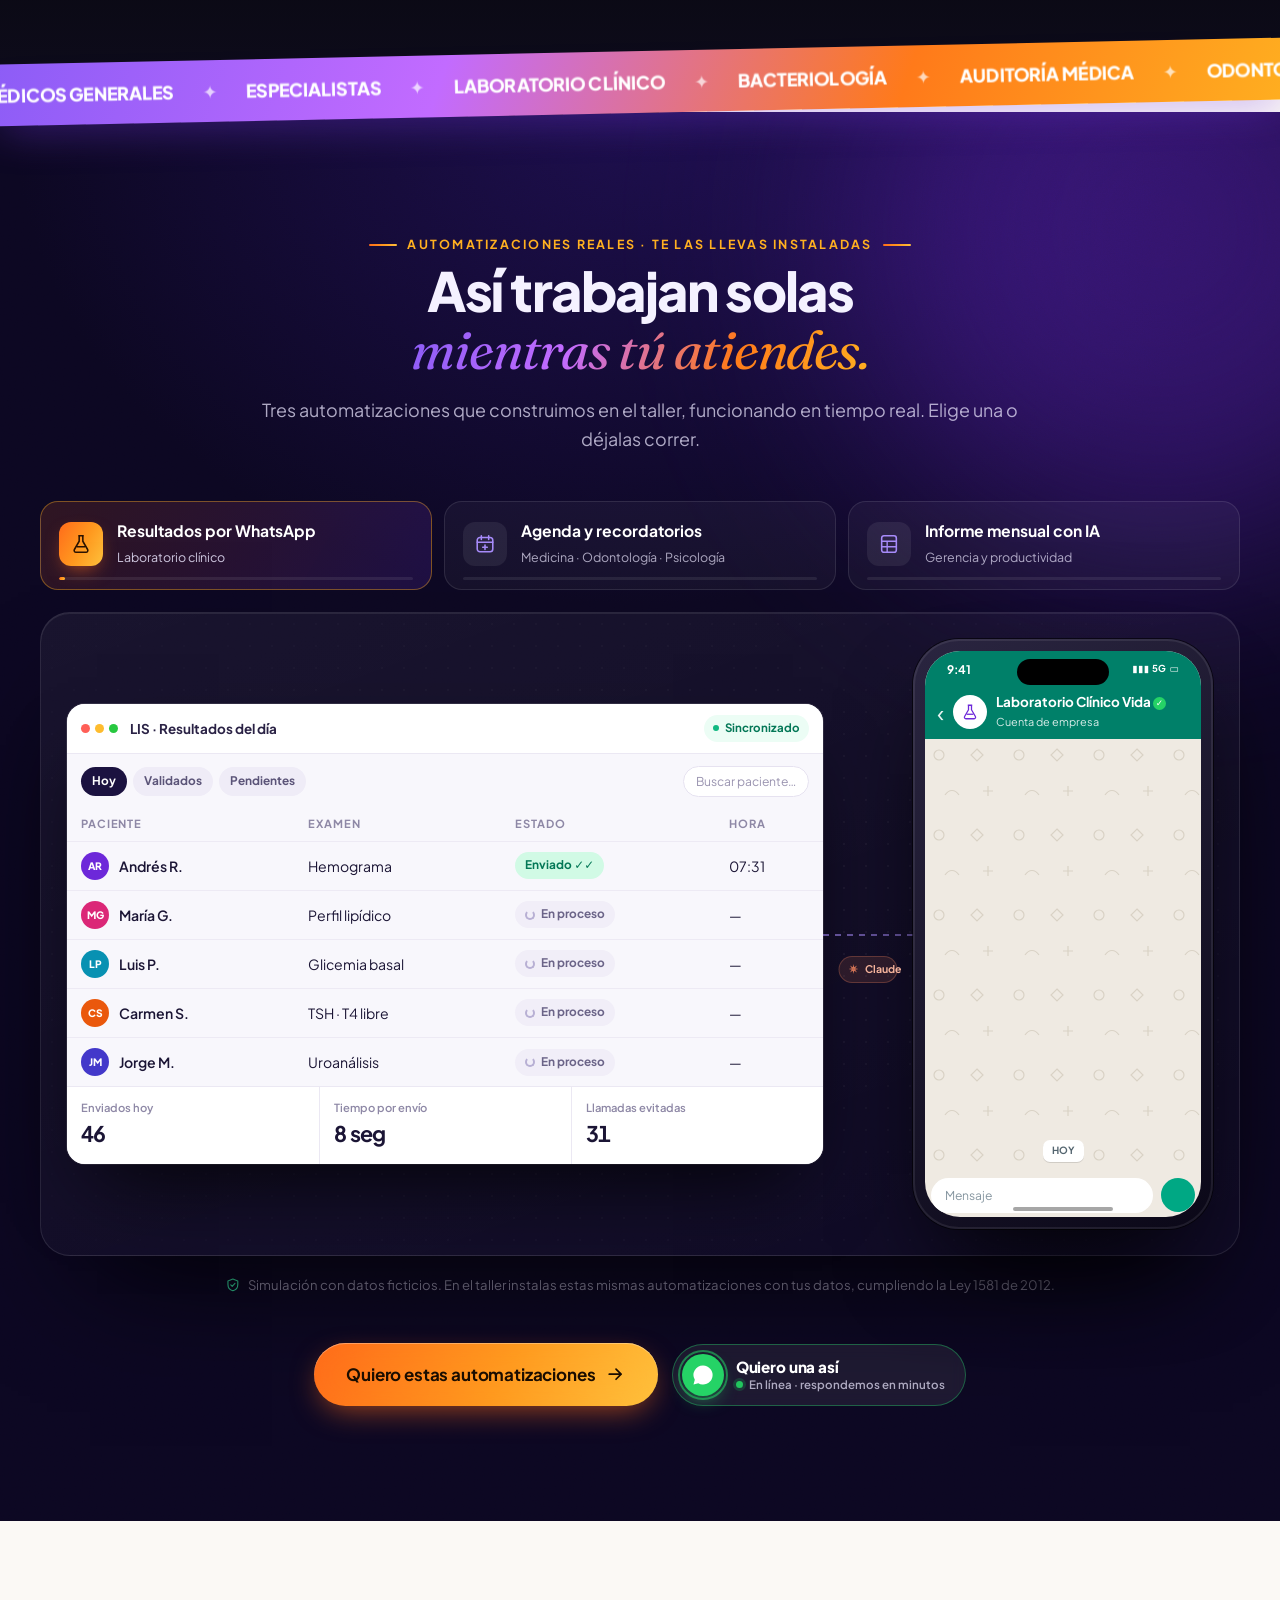
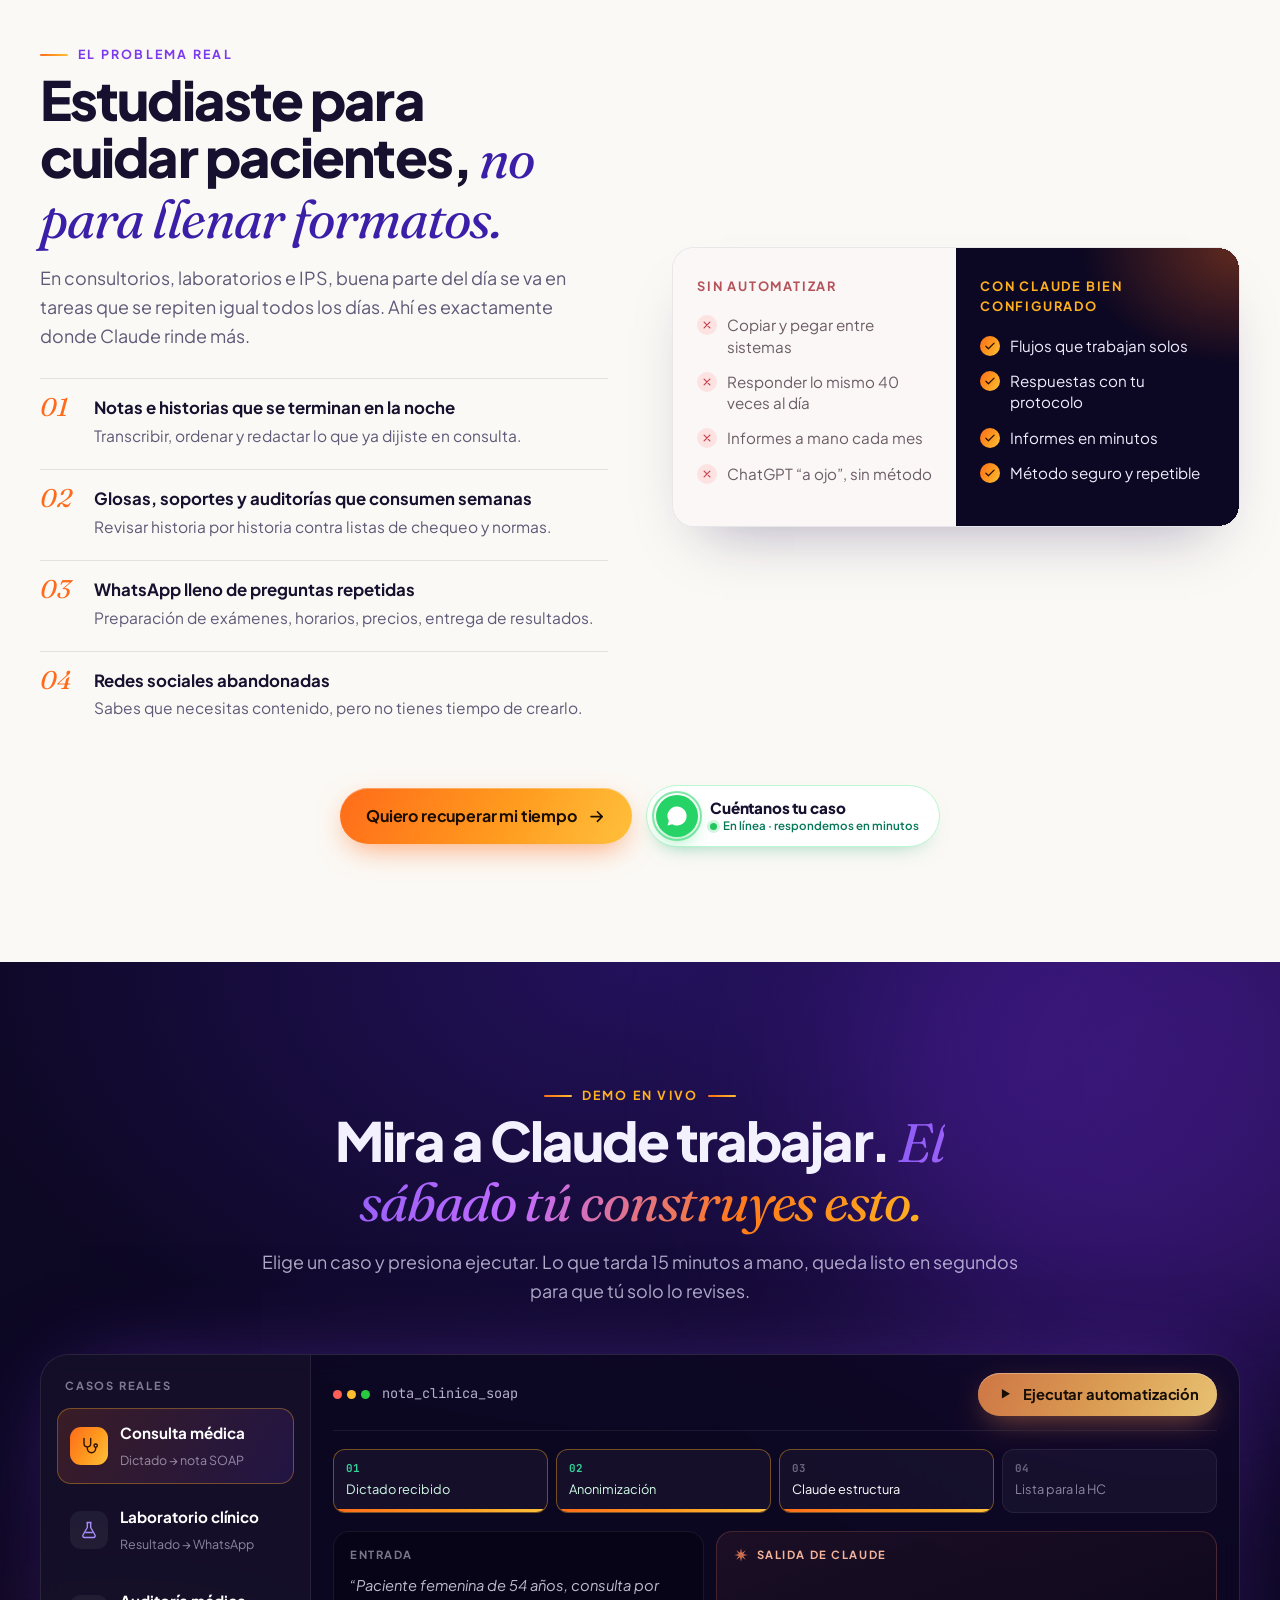
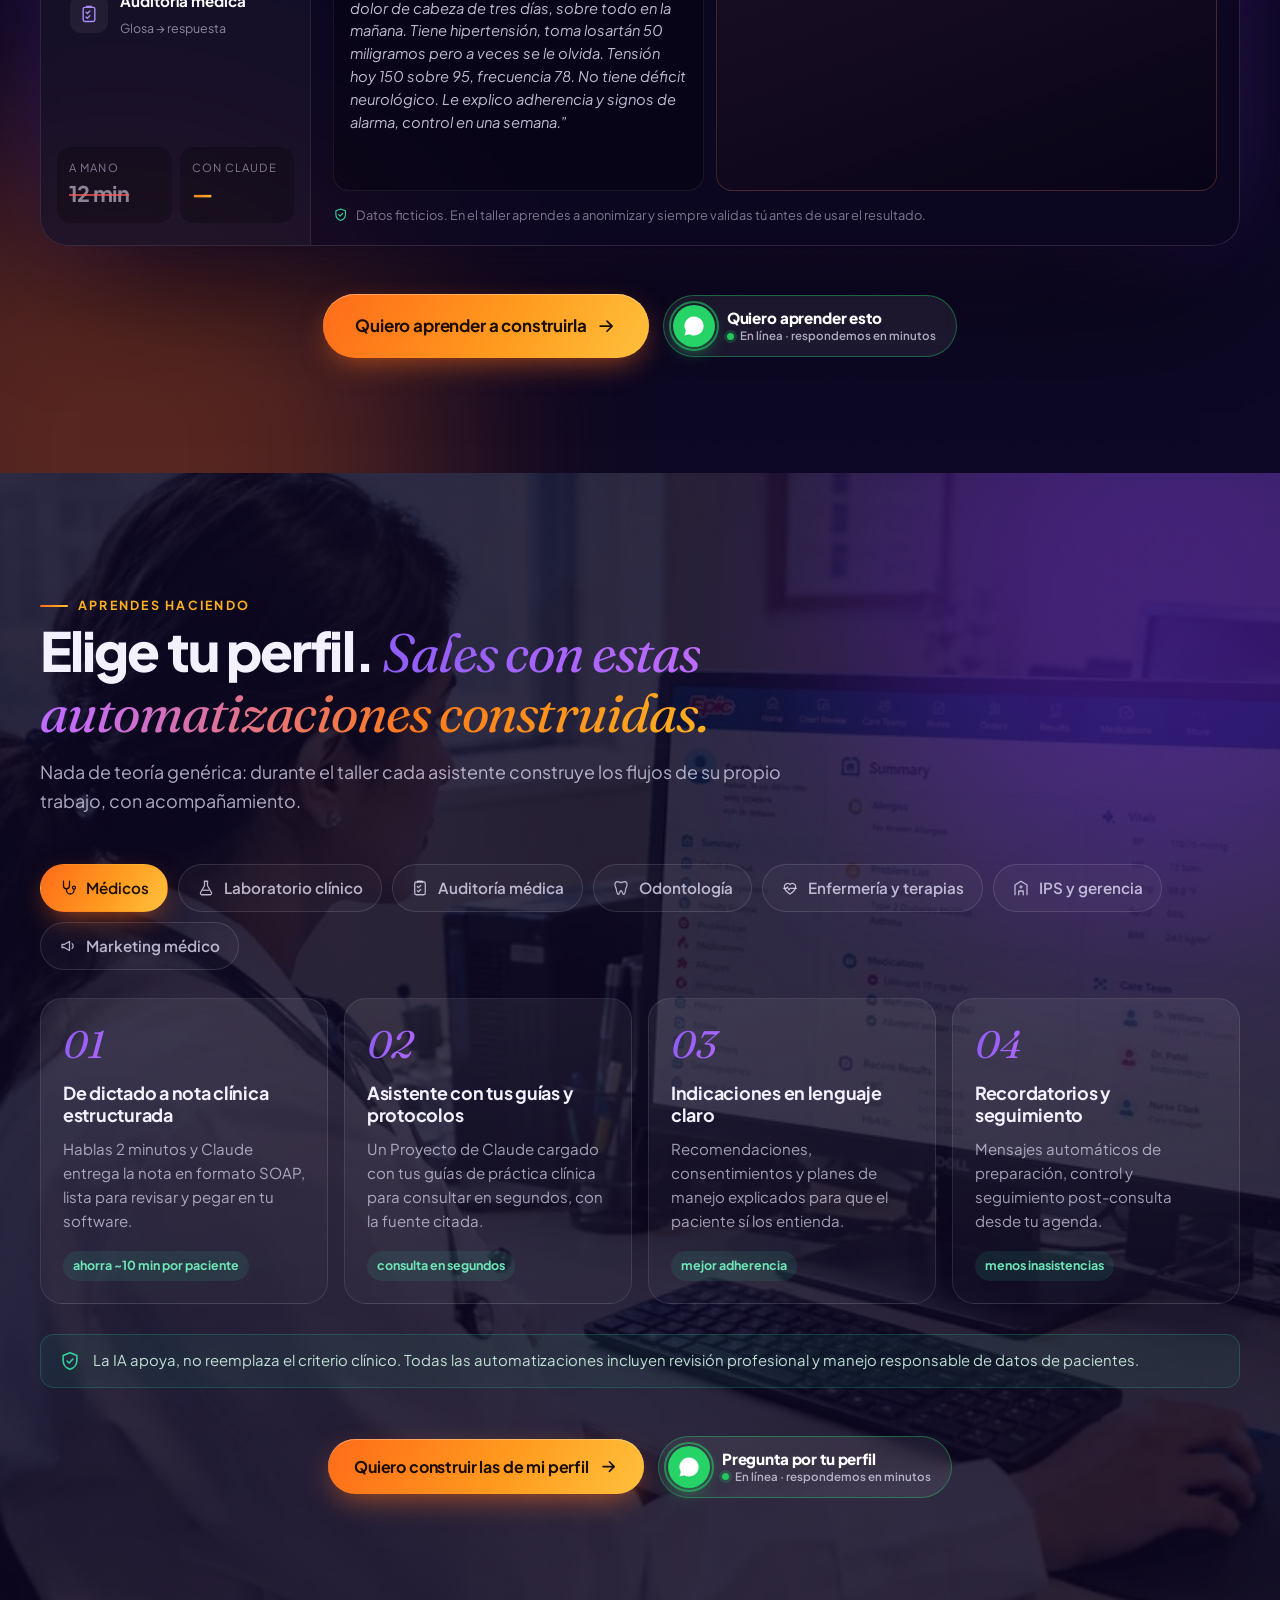
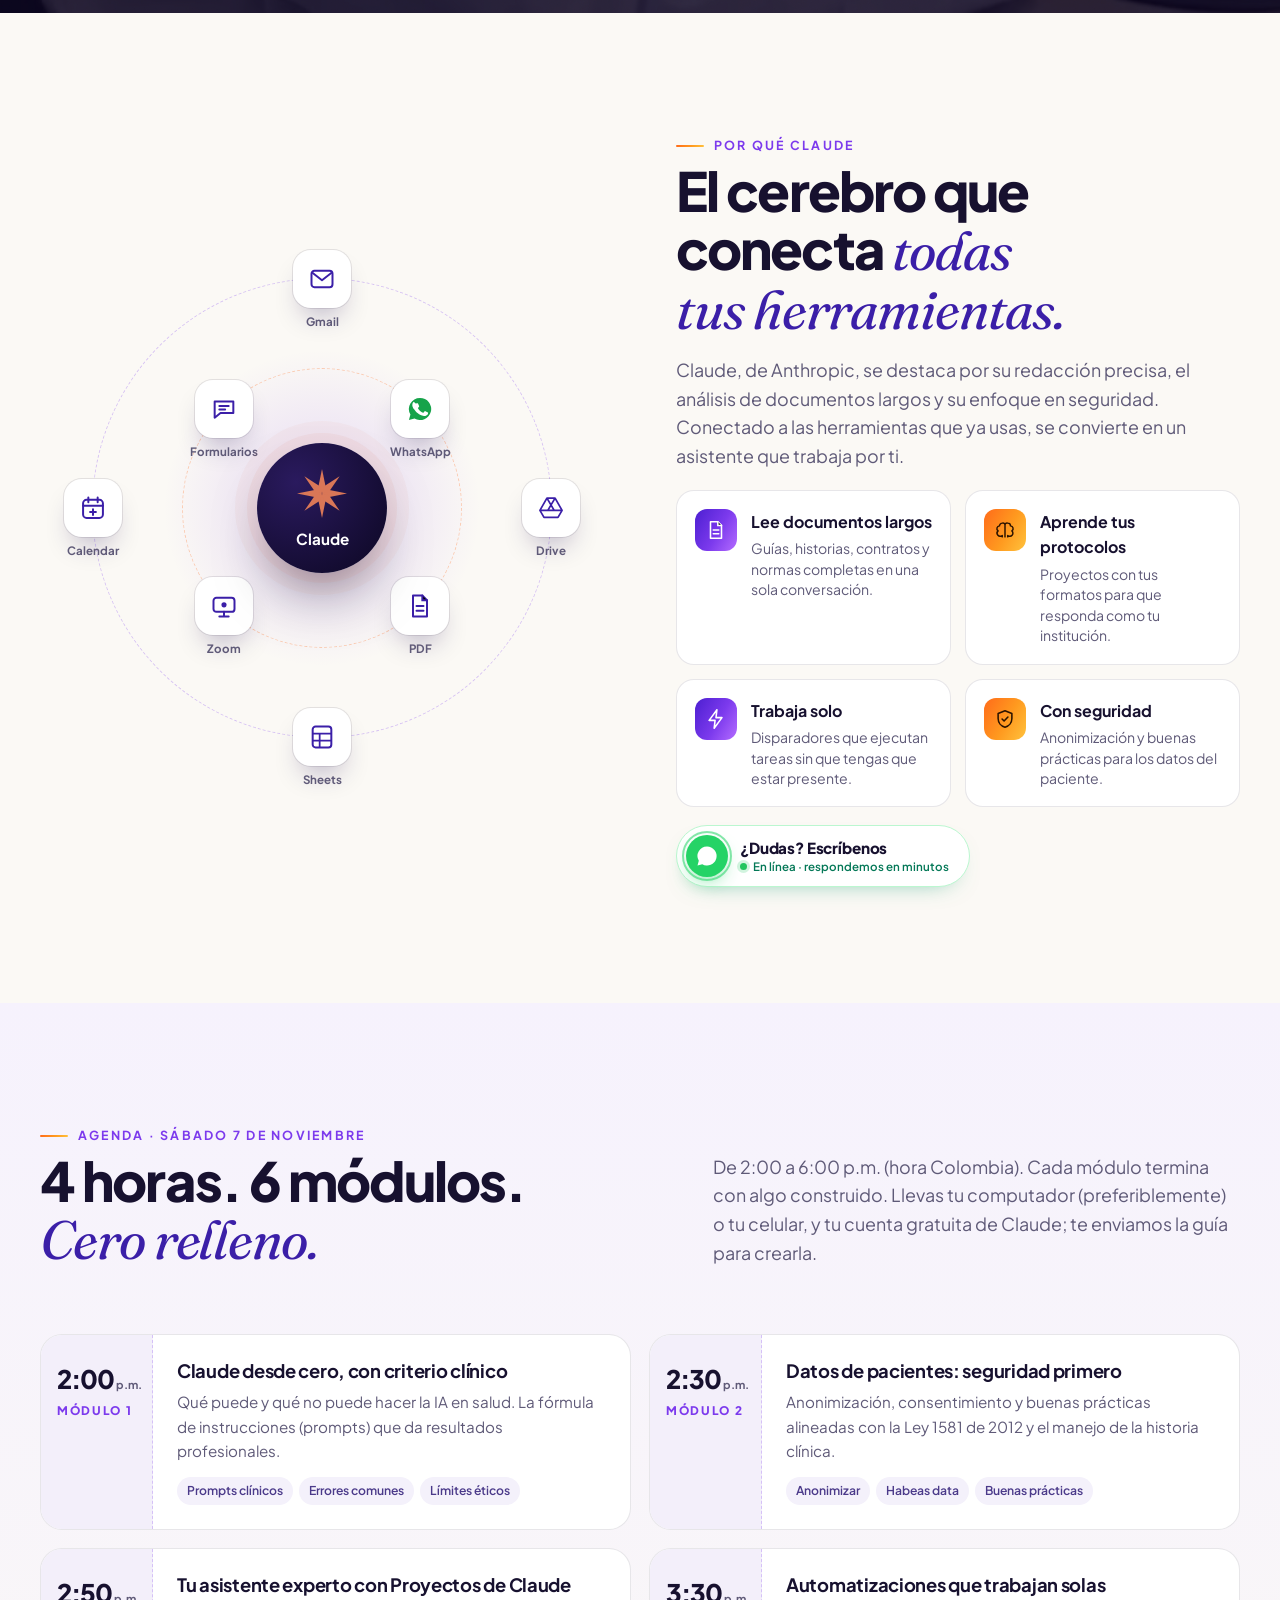
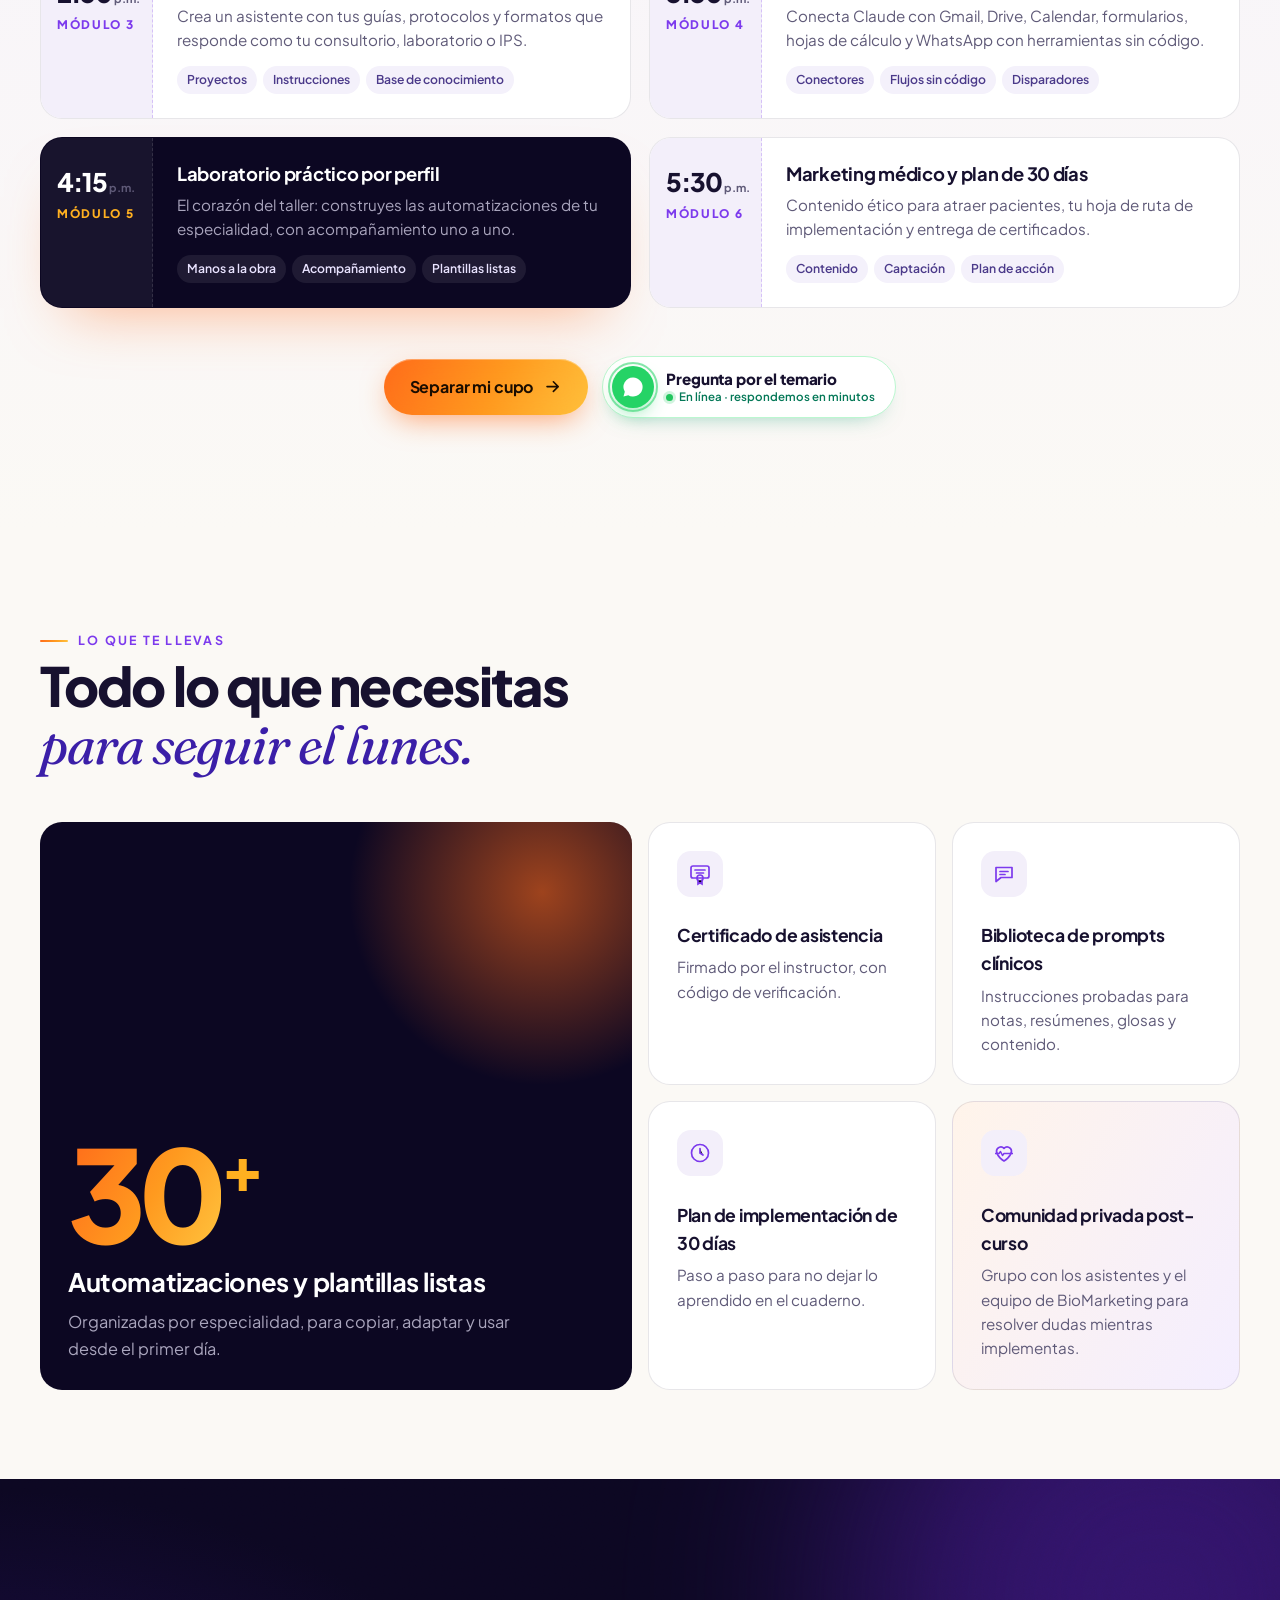
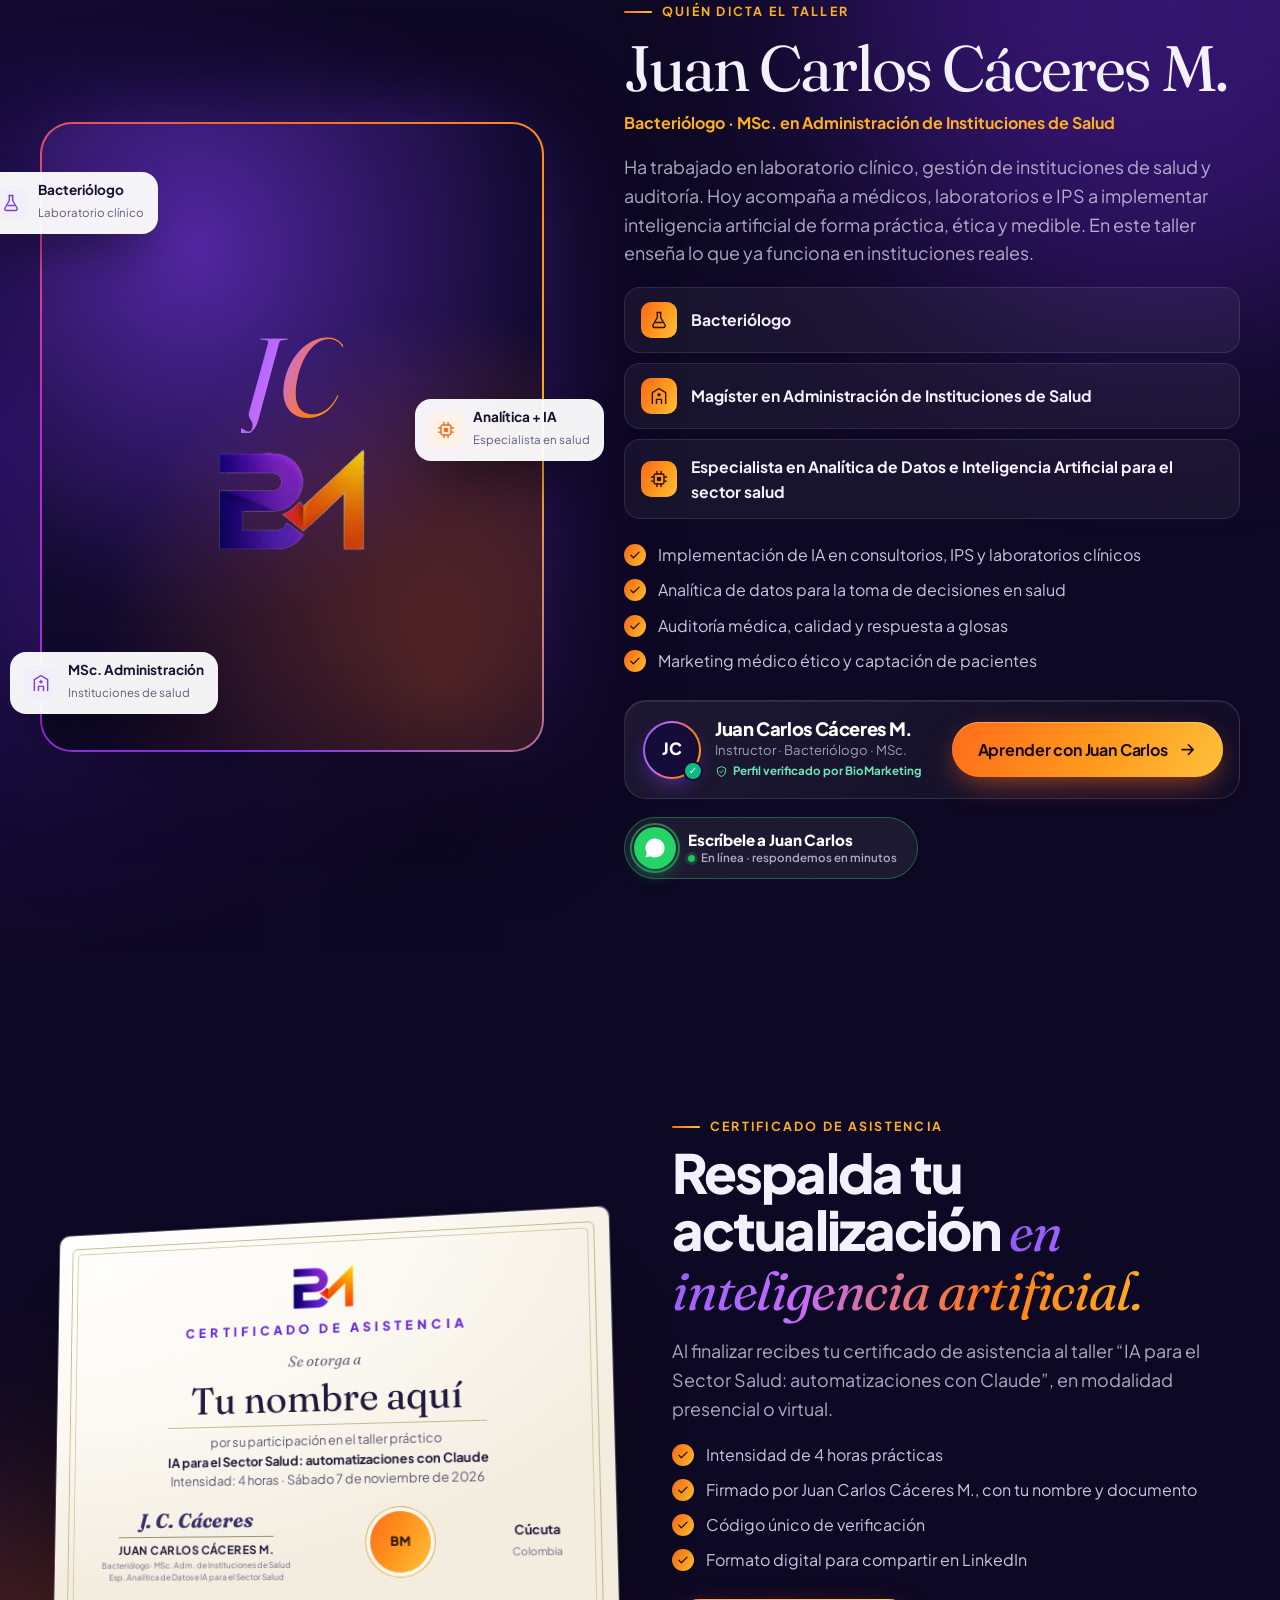
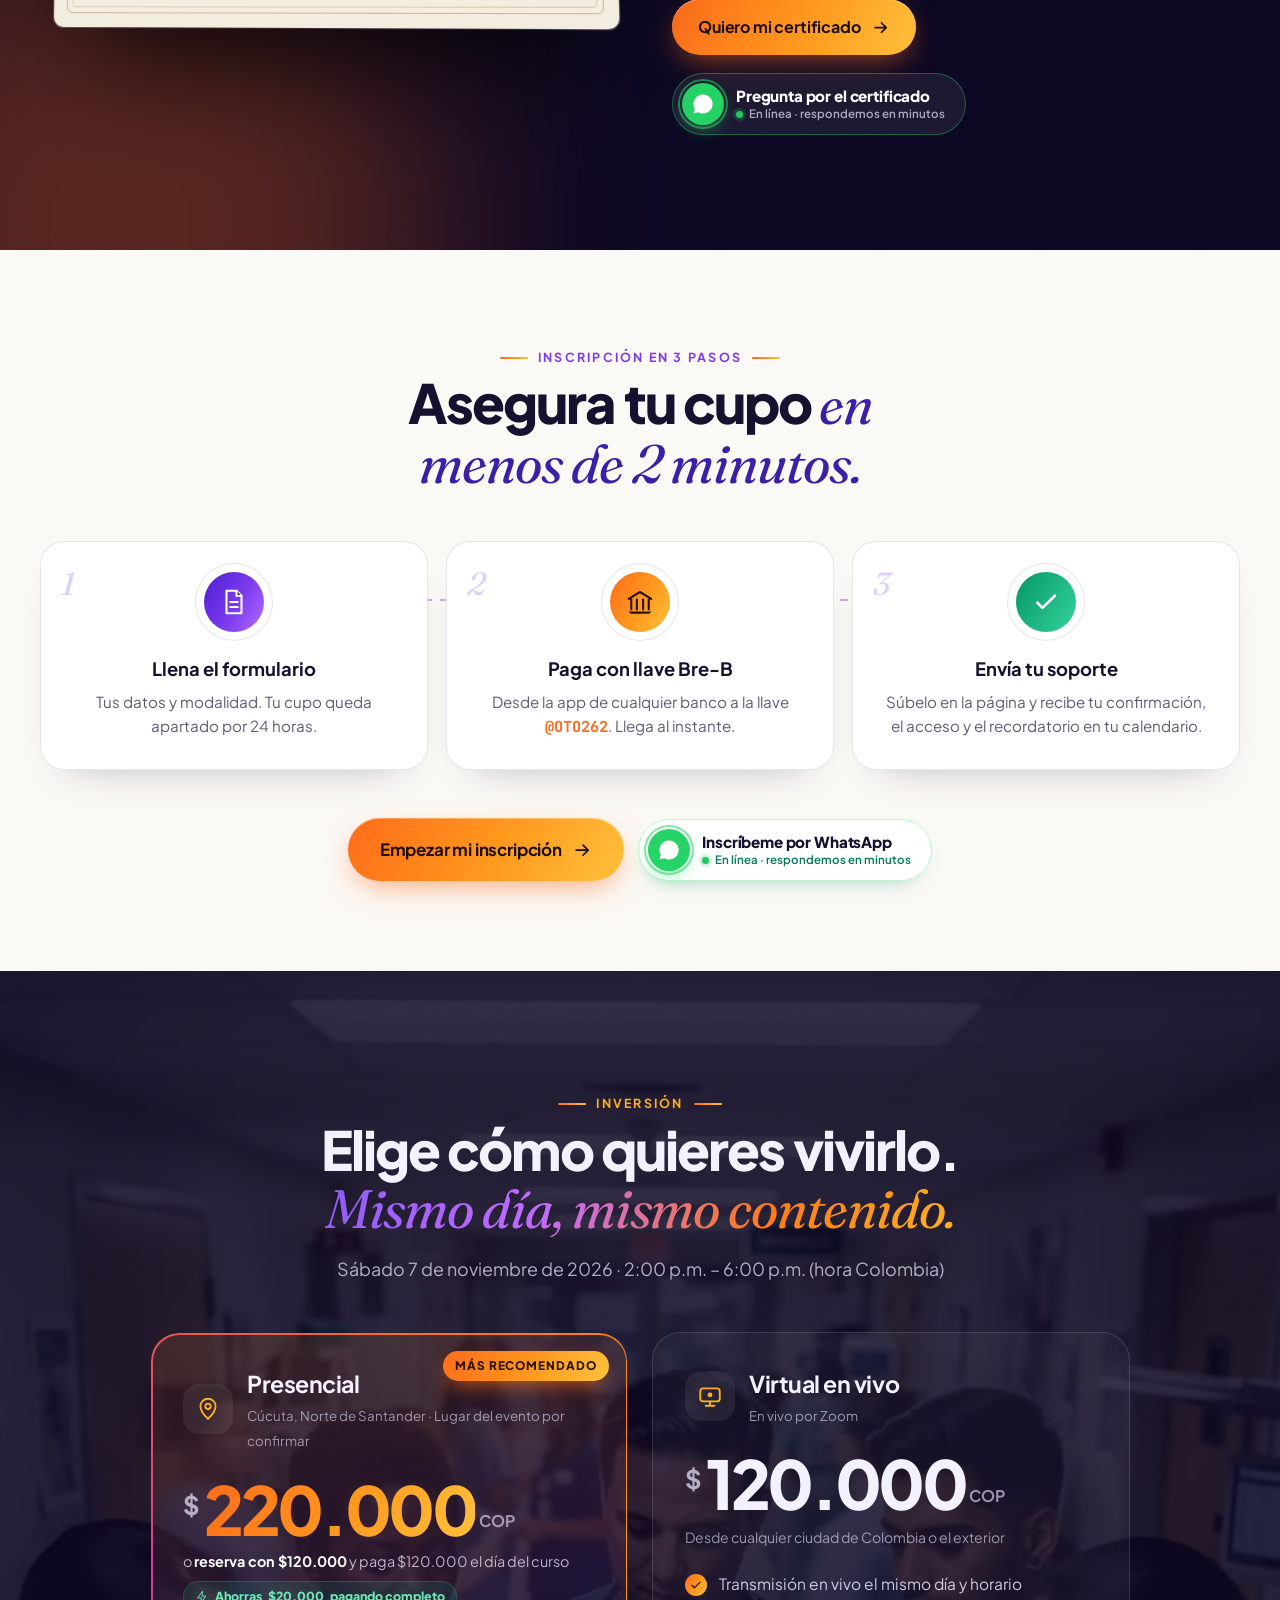
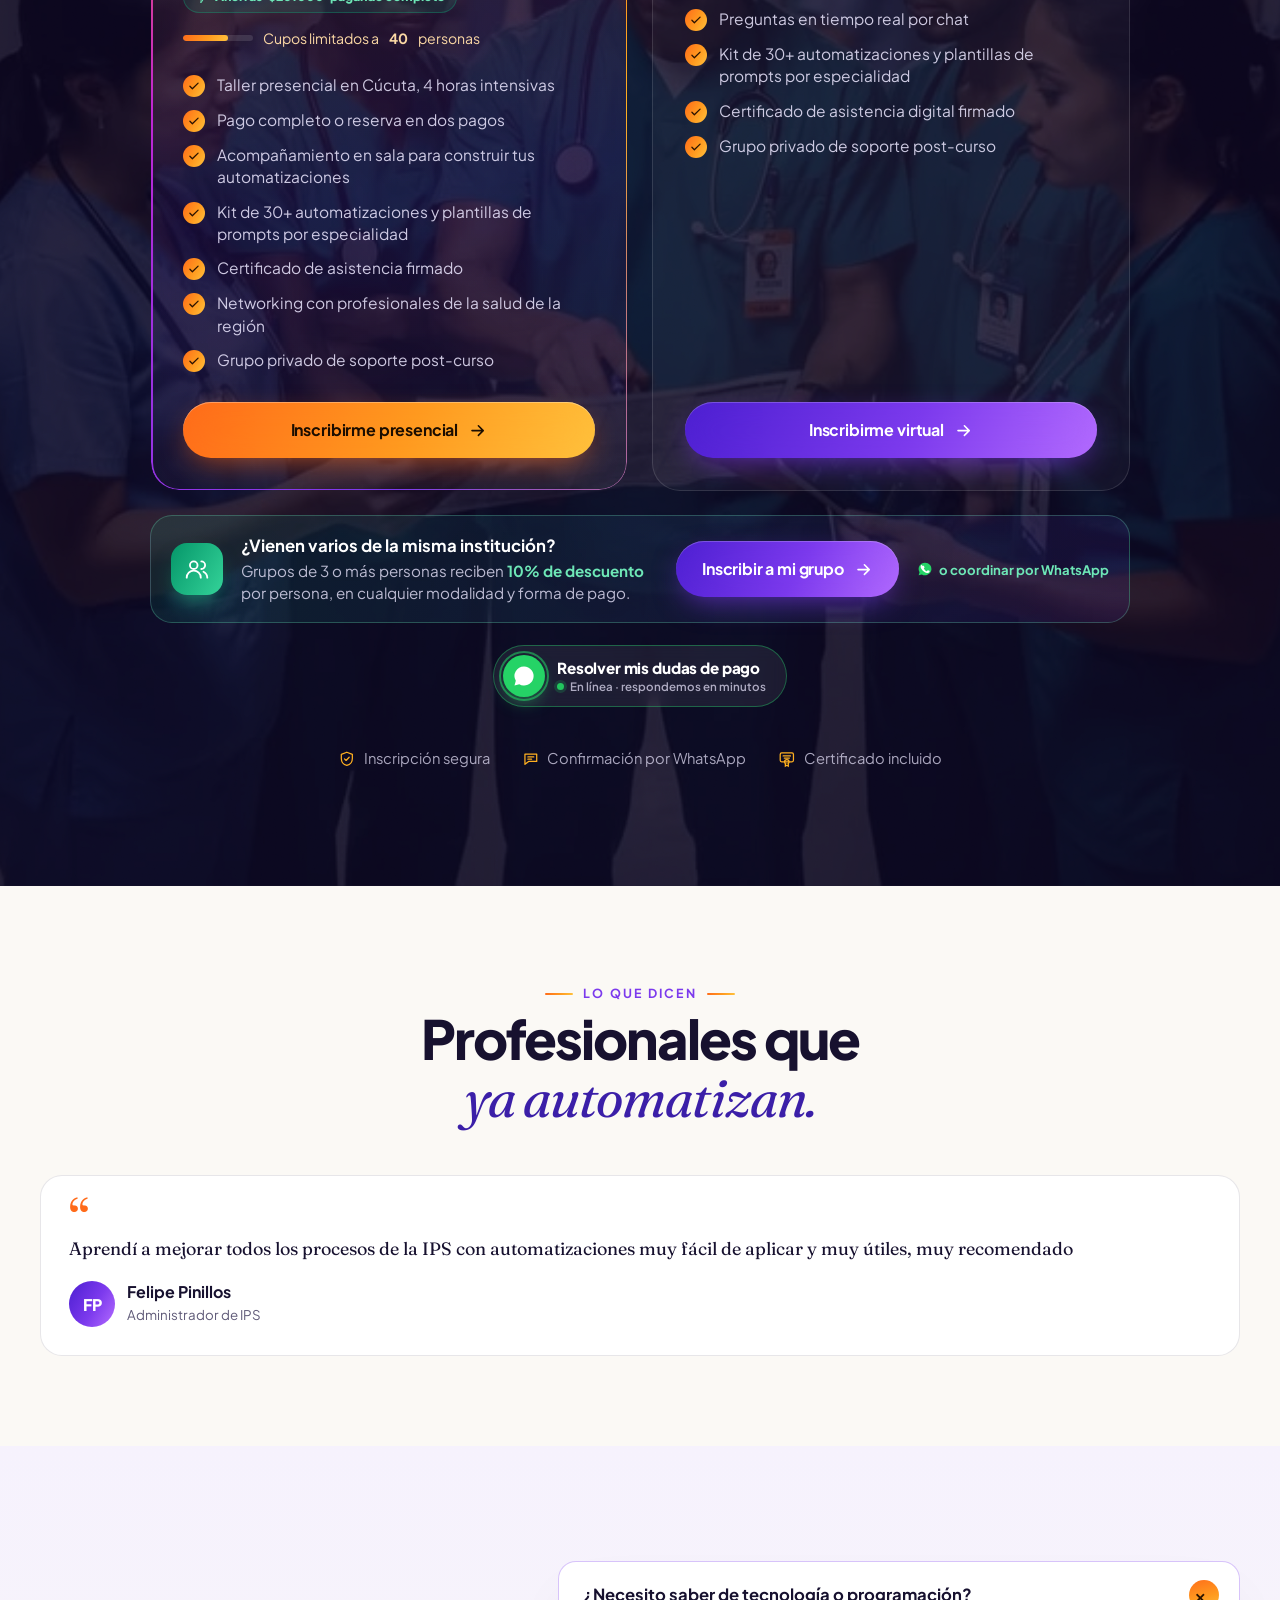
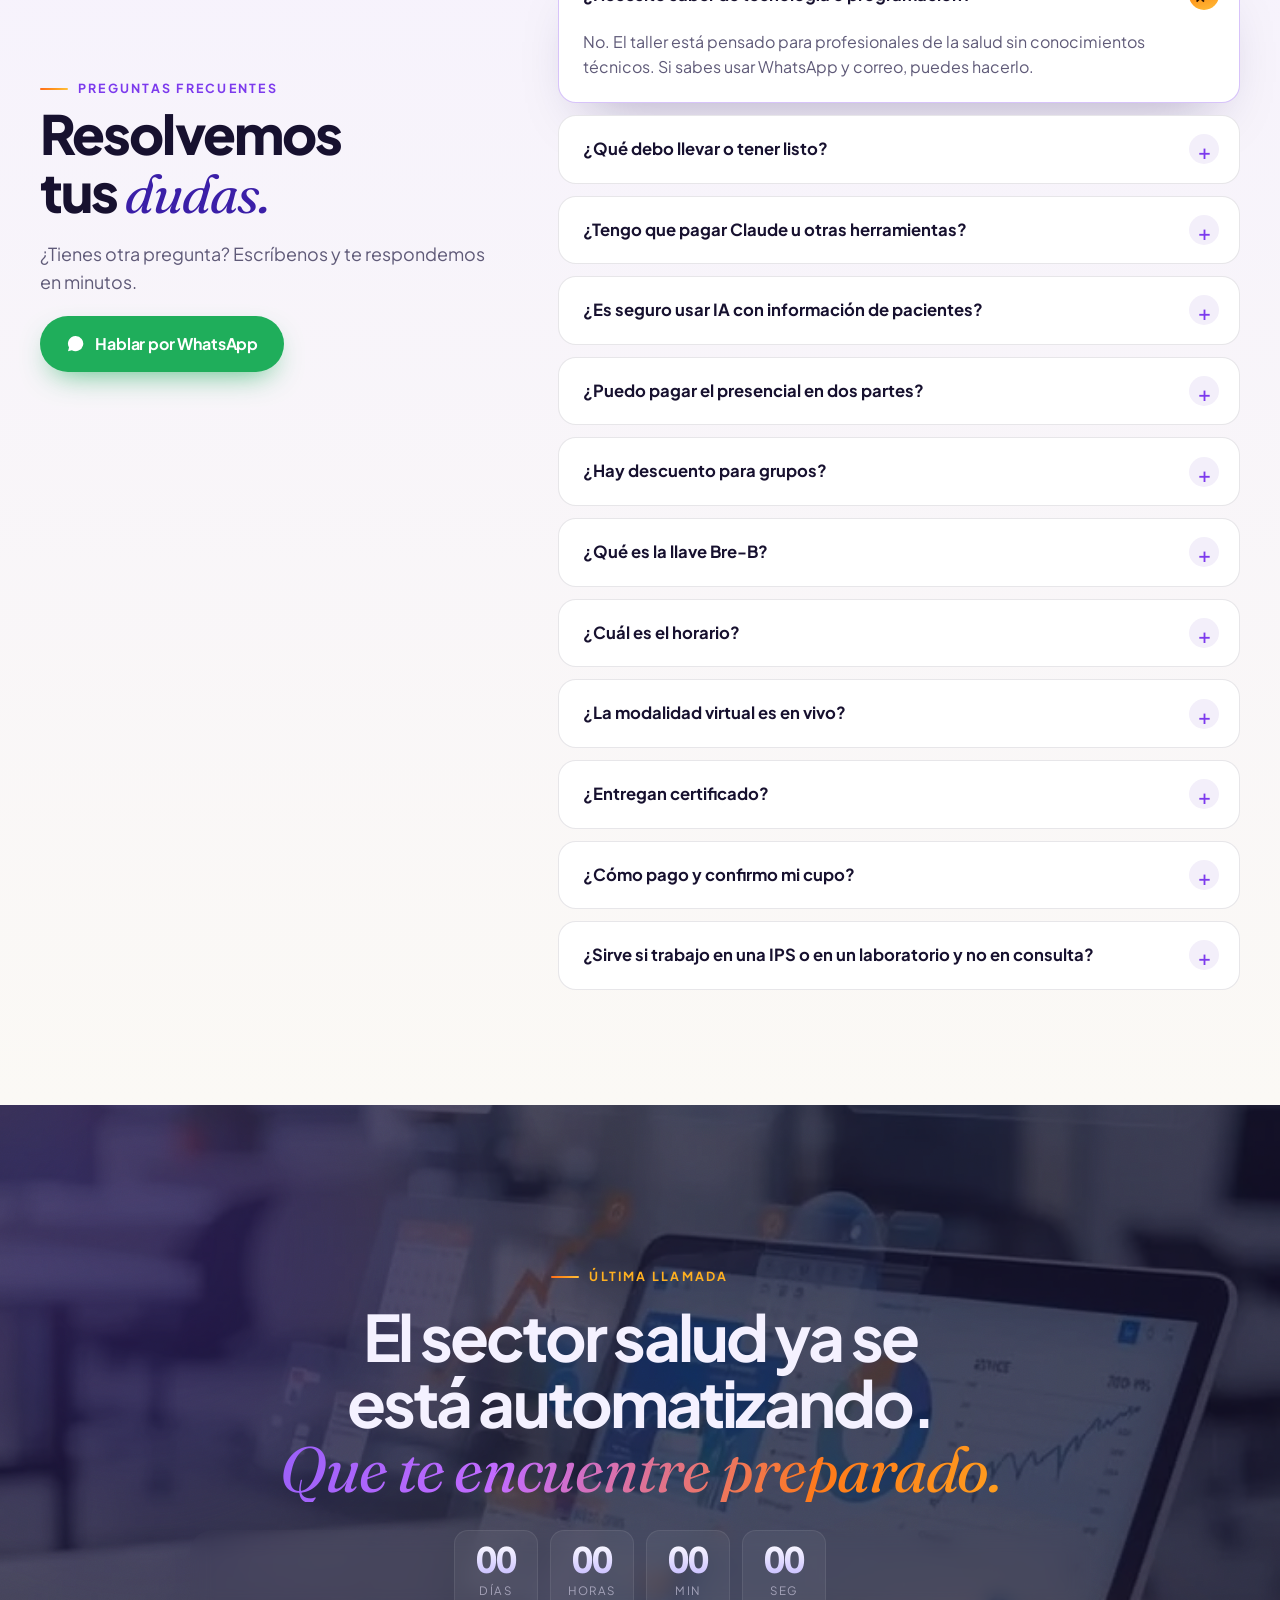
==== commit c4648274: "Hero: tarjeta tipo ticket con fecha, planes y gatillos, centrada en celular Co-Authored-By: Claude O" ====
--- a/public/index.html
+++ b/public/index.html
@@ -14,7 +14,7 @@
   <link rel="preconnect" href="https://fonts.googleapis.com" />
   <link rel="preconnect" href="https://fonts.gstatic.com" crossorigin />
   <link href="https://fonts.googleapis.com/css2?family=Fraunces:ital,opsz,wght@0,9..144,400;0,9..144,600;1,9..144,400;1,9..144,600&family=JetBrains+Mono:wght@400;600&family=Plus+Jakarta+Sans:wght@400;500;600;700;800&display=swap" rel="stylesheet" />
-  <link rel="stylesheet" href="assets/css/styles.css?v=20261014i" />
+  <link rel="stylesheet" href="assets/css/styles.css?v=20261014j" />
 </head>
 <body>
 
@@ -111,10 +111,31 @@
         En una tarde construyes <strong>automatizaciones reales que trabajan solas</strong>: entrega de resultados, notas clínicas, glosas, agenda, PQRS y contenido para redes. Diseñadas para tu perfil profesional. Sin programar.
       </p>
 
-      <div class="hero__meta reveal">
-        <div class="meta-chip"><svg><use href="#i-cal"/></svg><span><small>Sábado 7 nov 2026</small><b>2:00 – 6:00 p.m.</b></span></div>
-        <div class="meta-chip"><svg><use href="#i-pin"/></svg><span><small>Presencial Cúcuta</small><b data-price="presencial">$180.000</b></span></div>
-        <div class="meta-chip"><svg><use href="#i-live"/></svg><span><small>Virtual en vivo</small><b data-price="virtual">$120.000</b></span></div>
+      <div class="ticket reveal" aria-label="Fecha, modalidades y precios">
+        <div class="ticket__top">
+          <span class="ticket__date"><span class="ticket__cal"><small>NOV</small><b>7</b></span><span><b>Sábado 7 de noviembre</b><small>2:00 – 6:00 p.m. · hora Colombia</small></span></span>
+          <span class="ticket__live"><i></i><span data-countdown="days">Inscripciones abiertas</span></span>
+        </div>
+        <div class="ticket__plans">
+          <button type="button" class="tplan tplan--hot" data-open-form="presencial">
+            <span class="tplan__flag">Más elegido</span>
+            <span class="tplan__tag"><svg><use href="#i-pin"/></svg>Presencial · Cúcuta</span>
+            <b class="tplan__price" data-price="presencial">$220.000</b>
+            <small class="tplan__sub">o reserva con <span data-price="presencialReserva">$120.000</span></small>
+            <span class="tplan__chip">Ahorras <span data-save>$20.000</span> pagando completo</span>
+          </button>
+          <button type="button" class="tplan" data-open-form="virtual">
+            <span class="tplan__tag"><svg><use href="#i-live"/></svg>Virtual en vivo</span>
+            <b class="tplan__price" data-price="virtual">$120.000</b>
+            <small class="tplan__sub">Desde cualquier ciudad</small>
+            <span class="tplan__chip tplan__chip--v">Mismo día y horario</span>
+          </button>
+        </div>
+        <div class="ticket__perks">
+          <span><svg><use href="#i-cert"/></svg>Certificado incluido</span>
+          <span><svg><use href="#i-users"/></svg><span>−<span data-grupo-desc>10</span>% grupos de <span data-grupo-min>3</span>+</span></span>
+          <span class="is-hot"><svg><use href="#i-bolt"/></svg>Cupos limitados</span>
+        </div>
       </div>
 
       <div class="hero__ctas reveal">
@@ -1019,9 +1040,9 @@
 <div class="copy-toast" data-copy-toast>Copiado ✓</div>
 
 <script src="assets/js/site-config.js"></script>
-<script src="assets/js/store.js?v=20261014i"></script>
-<script src="assets/js/main.js?v=20261014i"></script>
-<script src="assets/js/live.js?v=20261014i"></script>
-<script src="assets/js/whatsapp.js?v=20261014i"></script>
+<script src="assets/js/store.js?v=20261014j"></script>
+<script src="assets/js/main.js?v=20261014j"></script>
+<script src="assets/js/live.js?v=20261014j"></script>
+<script src="assets/js/whatsapp.js?v=20261014j"></script>
 </body>
 </html>
--- a/public/assets/css/styles.css
+++ b/public/assets/css/styles.css
@@ -573,7 +573,7 @@
 /* ---------- Responsive ---------- */
 @media (max-width: 1080px) {
   .panel { grid-template-columns: repeat(2, 1fr); }
-  .hero__wrap { grid-template-columns: 1fr; }
+  .hero__wrap { grid-template-columns: minmax(0, 1fr); }
   .hero__visual { min-height: 480px; }
   .hero__meta { grid-template-columns: repeat(auto-fit, minmax(200px, auto)); }
   .bento { grid-template-columns: repeat(2, 1fr); }
@@ -1489,3 +1489,63 @@
 .btn--ghost-dark { background: var(--soft); color: var(--indigo); border: 1.5px solid #e2dcf3; }
 .btn--ghost-dark:hover { background: #ebe4fb; transform: translateY(-2px); }
 .pay__reset { font-weight: 700; color: var(--violet) !important; text-decoration: none !important; padding: 8px; }
+
+/* ===== Hero · ticket del evento (fecha + planes + gatillos) ===== */
+.ticket { position: relative; max-width: 560px; margin: 0 0 30px; padding: 14px; border-radius: 24px;
+  background: linear-gradient(180deg, rgba(255,255,255,.075), rgba(255,255,255,.03));
+  border: 1px solid rgba(255,255,255,.12); backdrop-filter: blur(14px); -webkit-backdrop-filter: blur(14px);
+  box-shadow: 0 30px 60px -30px rgba(0,0,0,.6), inset 0 1px 0 rgba(255,255,255,.08); }
+.ticket::before { content: ""; position: absolute; inset: -1px; border-radius: inherit; padding: 1px; pointer-events: none;
+  background: linear-gradient(120deg, rgba(255,176,32,.55), rgba(255,255,255,0) 35%, rgba(255,255,255,0) 65%, rgba(167,139,250,.5));
+  -webkit-mask: linear-gradient(#000 0 0) content-box, linear-gradient(#000 0 0); -webkit-mask-composite: xor; mask-composite: exclude; }
+.ticket__top { display: flex; align-items: center; justify-content: space-between; gap: 12px; padding: 2px 4px 12px; }
+.ticket__date { display: flex; align-items: center; gap: 12px; text-align: left; }
+.ticket__date > span:last-child { display: flex; flex-direction: column; line-height: 1.25; }
+.ticket__date b { font-size: .98rem; color: #fff; }
+.ticket__date small { font-size: .78rem; color: rgba(236,232,255,.62); }
+.ticket__cal { display: grid; place-items: center; width: 46px; height: 50px; border-radius: 12px; overflow: hidden; flex: none;
+  background: #fff; color: var(--ink); box-shadow: 0 8px 20px -8px rgba(255,140,30,.6); }
+.ticket__cal small { display: block; width: 100%; text-align: center; background: var(--grad); color: #fff; font-size: .62rem; font-weight: 800; letter-spacing: .12em; padding: 3px 0 2px; }
+.ticket__cal b { color: var(--ink); font-size: 1.35rem; font-weight: 800; line-height: 1; margin-top: -2px; }
+.ticket__live { display: inline-flex; align-items: center; gap: 7px; padding: 6px 11px; border-radius: 999px; white-space: nowrap;
+  background: rgba(34,197,94,.12); border: 1px solid rgba(34,197,94,.35); color: #86efac; font-size: .76rem; font-weight: 700; }
+.ticket__live i { width: 7px; height: 7px; border-radius: 50%; background: #22c55e; box-shadow: 0 0 0 0 rgba(34,197,94,.7); animation: tkPulse 1.8s infinite; }
+@keyframes tkPulse { 70% { box-shadow: 0 0 0 8px rgba(34,197,94,0); } 100% { box-shadow: 0 0 0 0 rgba(34,197,94,0); } }
+.ticket__plans { position: relative; display: grid; grid-template-columns: 1fr 1fr; gap: 10px; padding-top: 14px; border-top: 1px dashed rgba(255,255,255,.16); }
+.tplan { position: relative; display: flex; flex-direction: column; align-items: flex-start; gap: 4px; padding: 14px 14px 12px; border-radius: 16px;
+  text-align: left; cursor: pointer; font: inherit; color: #fff; background: rgba(255,255,255,.04); border: 1px solid rgba(255,255,255,.1);
+  transition: transform .35s var(--ease), border-color .35s, background .35s, box-shadow .35s; }
+.tplan:hover { transform: translateY(-3px); border-color: rgba(255,255,255,.28); background: rgba(255,255,255,.07); }
+.tplan--hot { background: linear-gradient(160deg, rgba(255,140,30,.16), rgba(255,255,255,.03) 60%); border-color: rgba(255,160,40,.45);
+  box-shadow: 0 18px 40px -22px rgba(255,120,20,.7); }
+.tplan--hot:hover { border-color: rgba(255,176,32,.8); box-shadow: 0 22px 46px -20px rgba(255,120,20,.85); }
+.tplan__flag { position: absolute; top: -10px; right: 12px; padding: 3px 9px; border-radius: 999px; background: var(--grad); color: #1a0d00;
+  font-size: .64rem; font-weight: 800; letter-spacing: .06em; text-transform: uppercase; box-shadow: 0 6px 14px -6px rgba(255,140,30,.9); }
+.tplan__tag { display: inline-flex; align-items: center; gap: 6px; font-size: .74rem; font-weight: 700; letter-spacing: .04em; color: rgba(236,232,255,.75); text-transform: uppercase; }
+.tplan__tag svg { width: 15px; height: 15px; color: var(--amber); }
+.tplan__price { font-size: clamp(1.5rem, 4.6vw, 1.85rem); font-weight: 800; letter-spacing: -.02em; line-height: 1.1; }
+.tplan--hot .tplan__price { background: var(--grad); -webkit-background-clip: text; background-clip: text; color: transparent; }
+.tplan__sub { font-size: .8rem; color: rgba(236,232,255,.62); }
+.tplan__sub span { color: #fff; font-weight: 700; }
+.tplan__chip { margin-top: 6px; display: inline-block; padding: 4px 9px; border-radius: 8px; font-size: .72rem; font-weight: 700;
+  background: rgba(34,197,94,.14); color: #86efac; }
+.tplan__chip--v { background: rgba(167,139,250,.16); color: #c4b5fd; }
+.ticket__perks { display: flex; flex-wrap: wrap; justify-content: center; gap: 6px 16px; padding: 12px 4px 2px; font-size: .78rem; color: rgba(236,232,255,.72); }
+.ticket__perks > span { display: inline-flex; align-items: center; gap: 6px; }
+.ticket__perks svg { width: 15px; height: 15px; color: var(--violet-2); }
+.ticket__perks .is-hot { color: #ffcf7a; } .ticket__perks .is-hot svg { color: var(--amber); }
+
+@media (max-width: 640px) {
+  .hero__copy { text-align: center; min-width: 0; }
+  .hero__copy .eyebrow { margin-inline: auto; }
+  .hero__trust { justify-content: center; text-align: left; }
+  .ticket { margin: 0 auto 26px; padding: 12px; border-radius: 22px; }
+  .ticket__top { flex-direction: column; gap: 10px; padding-bottom: 12px; }
+  .ticket__plans { gap: 8px; }
+  .tplan { align-items: center; text-align: center; padding: 16px 8px 12px; }
+  .tplan__tag { font-size: .66rem; letter-spacing: .02em; }
+  .tplan__flag { right: 50%; transform: translateX(50%); white-space: nowrap; }
+  .tplan__sub { font-size: .74rem; }
+  .tplan__chip { font-size: .66rem; padding: 4px 7px; text-align: center; line-height: 1.3; }
+  .ticket__perks { gap: 6px 12px; font-size: .74rem; }
+}
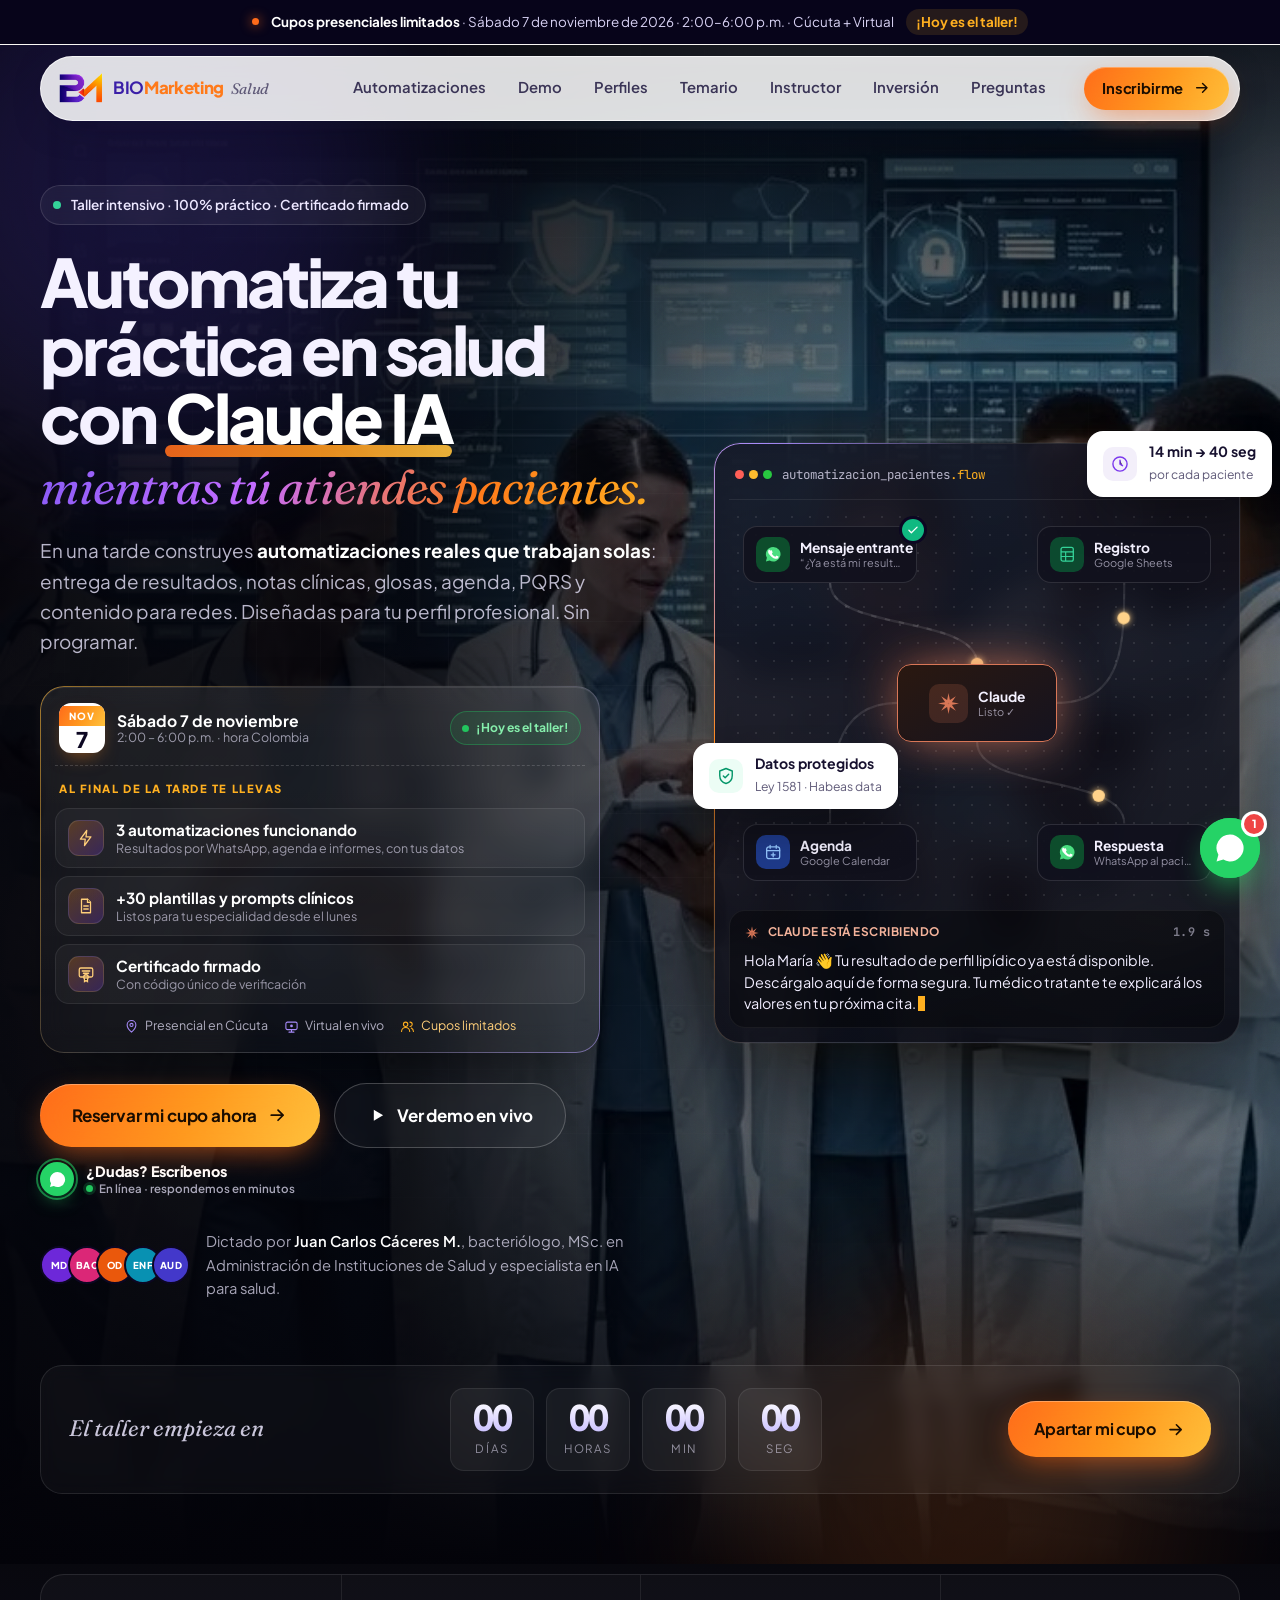
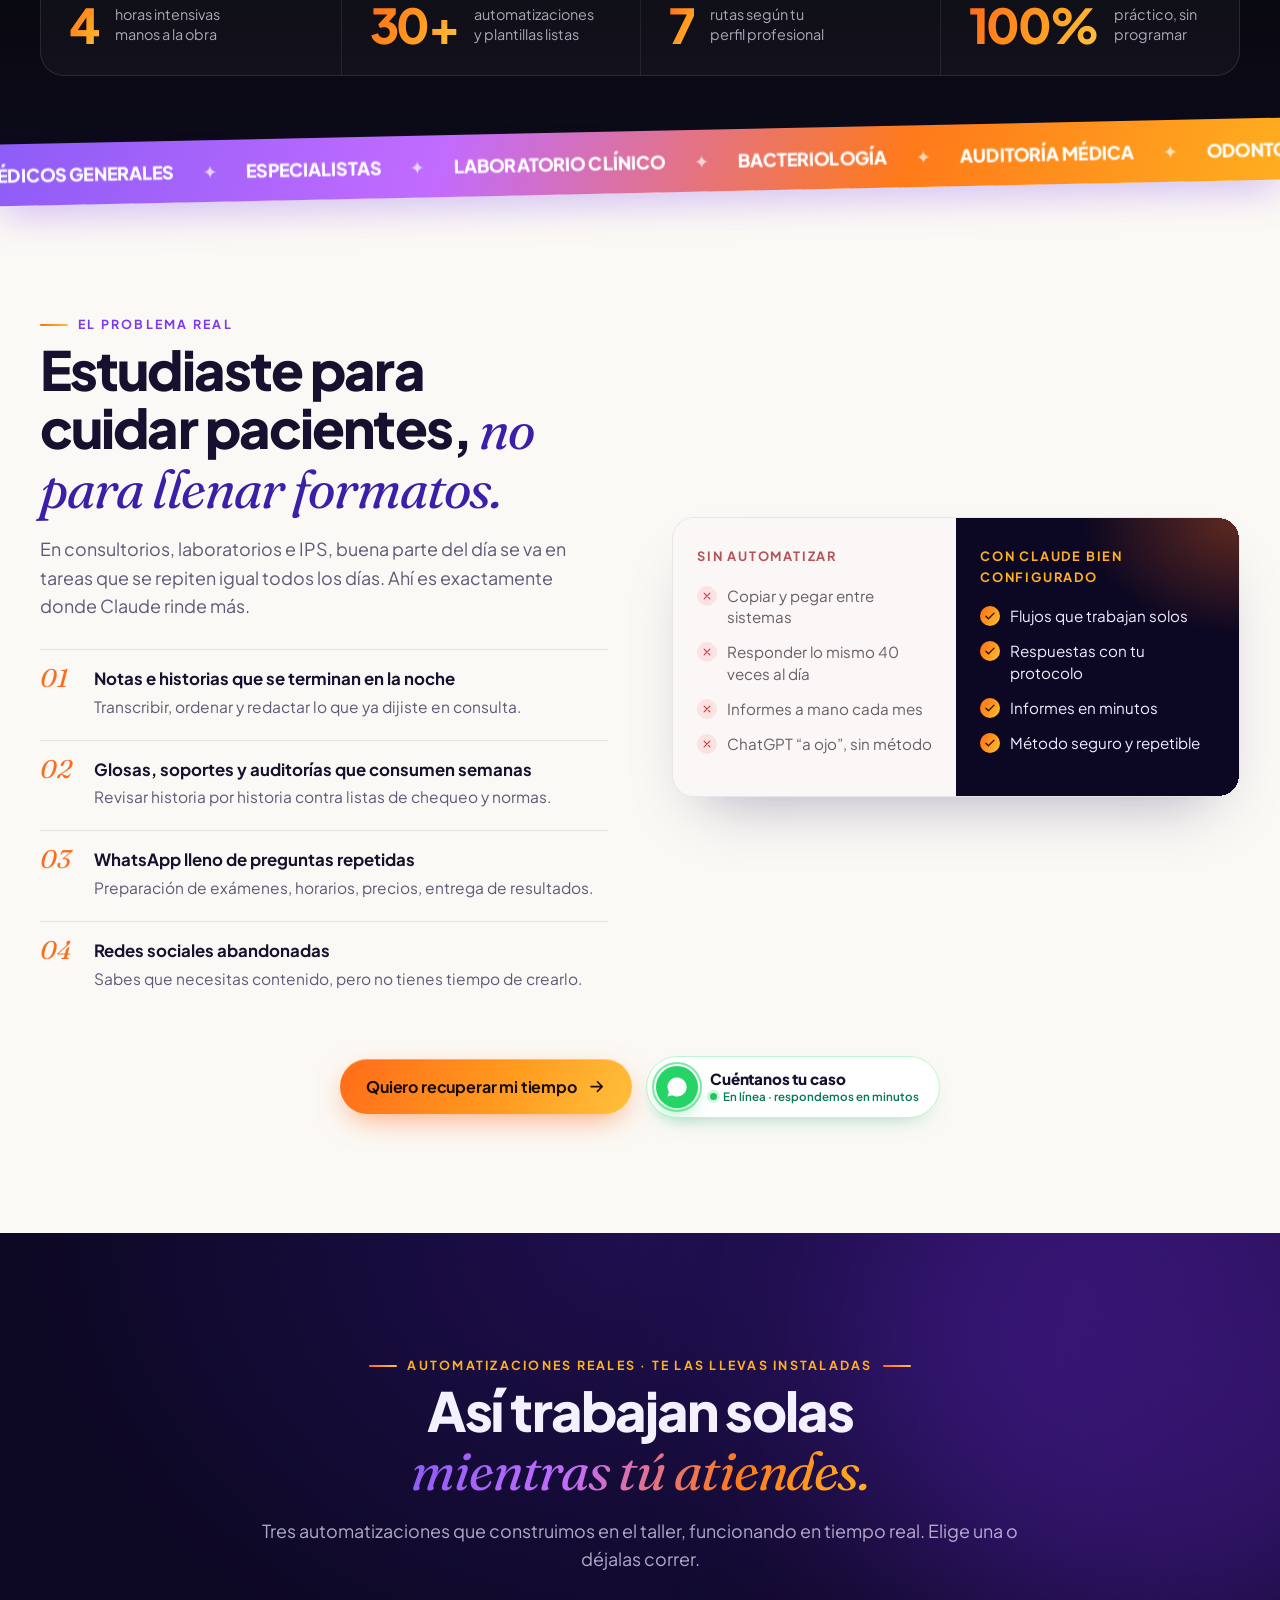
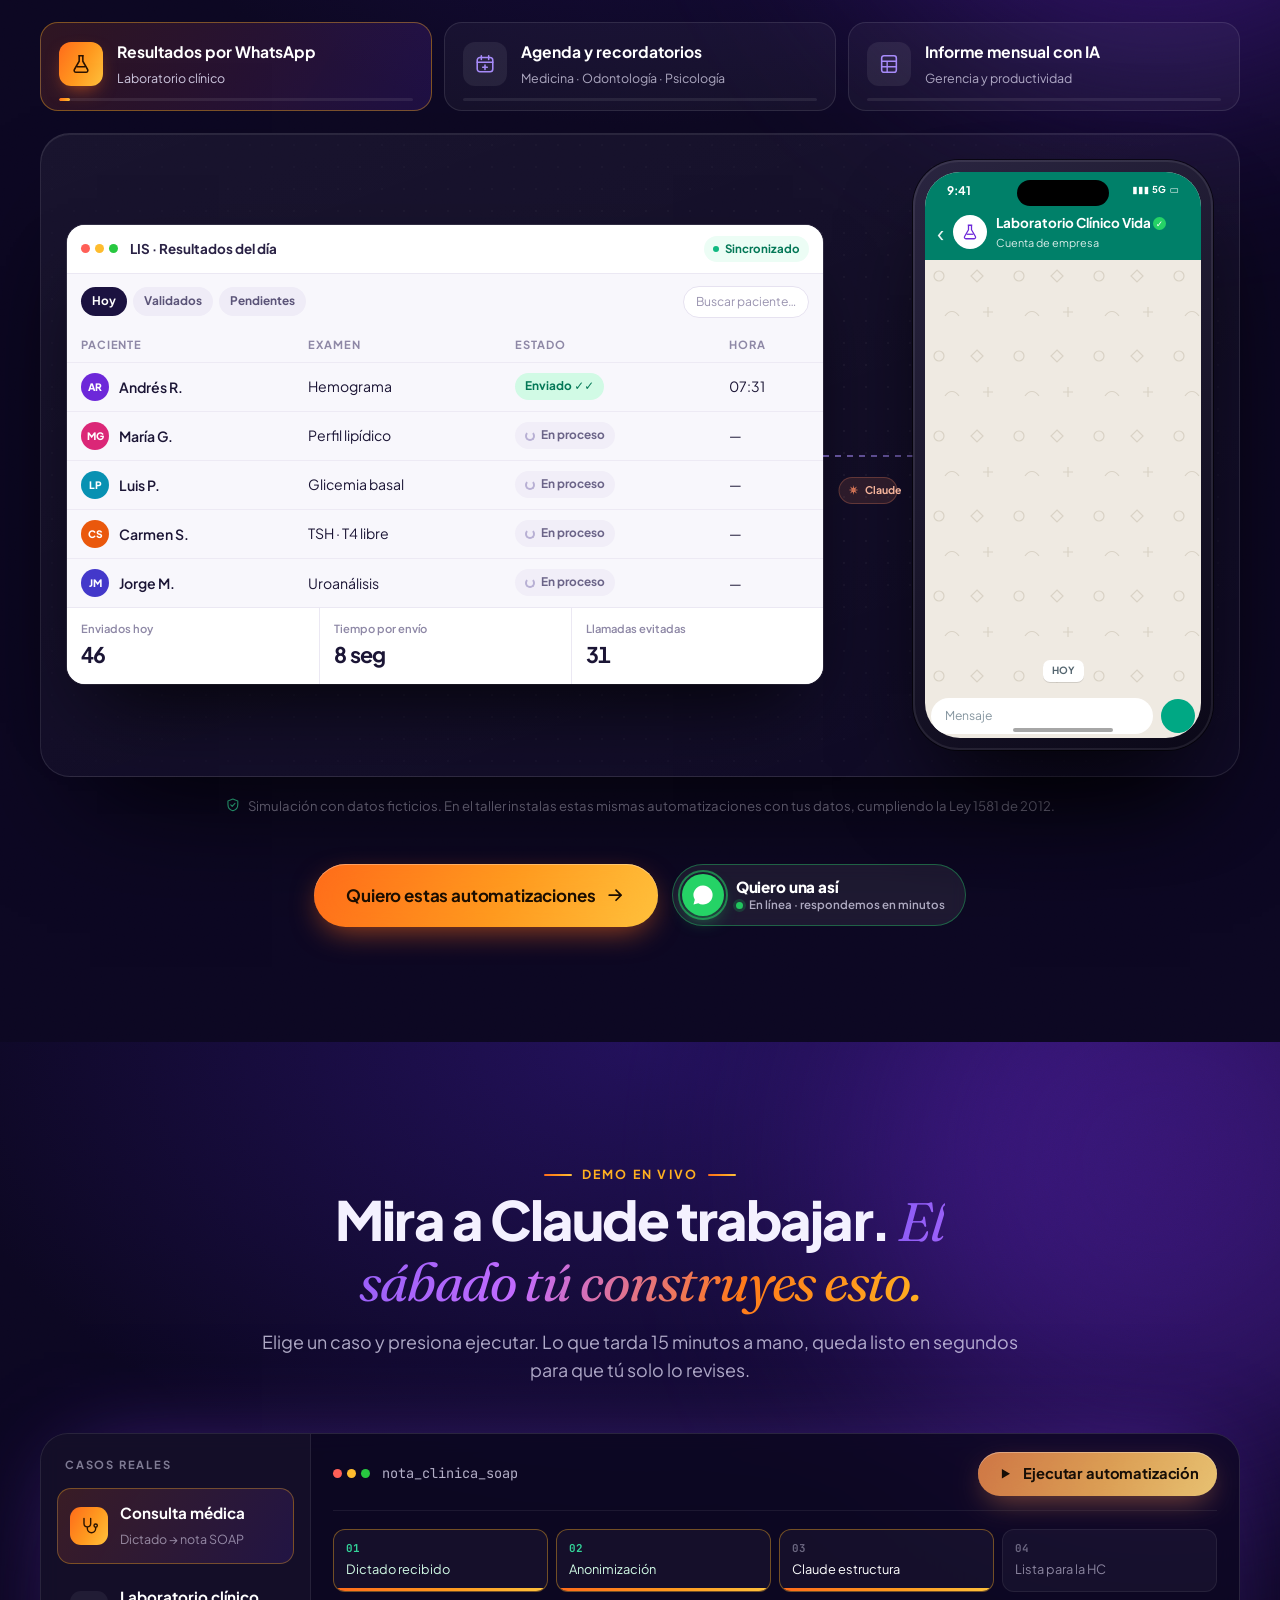
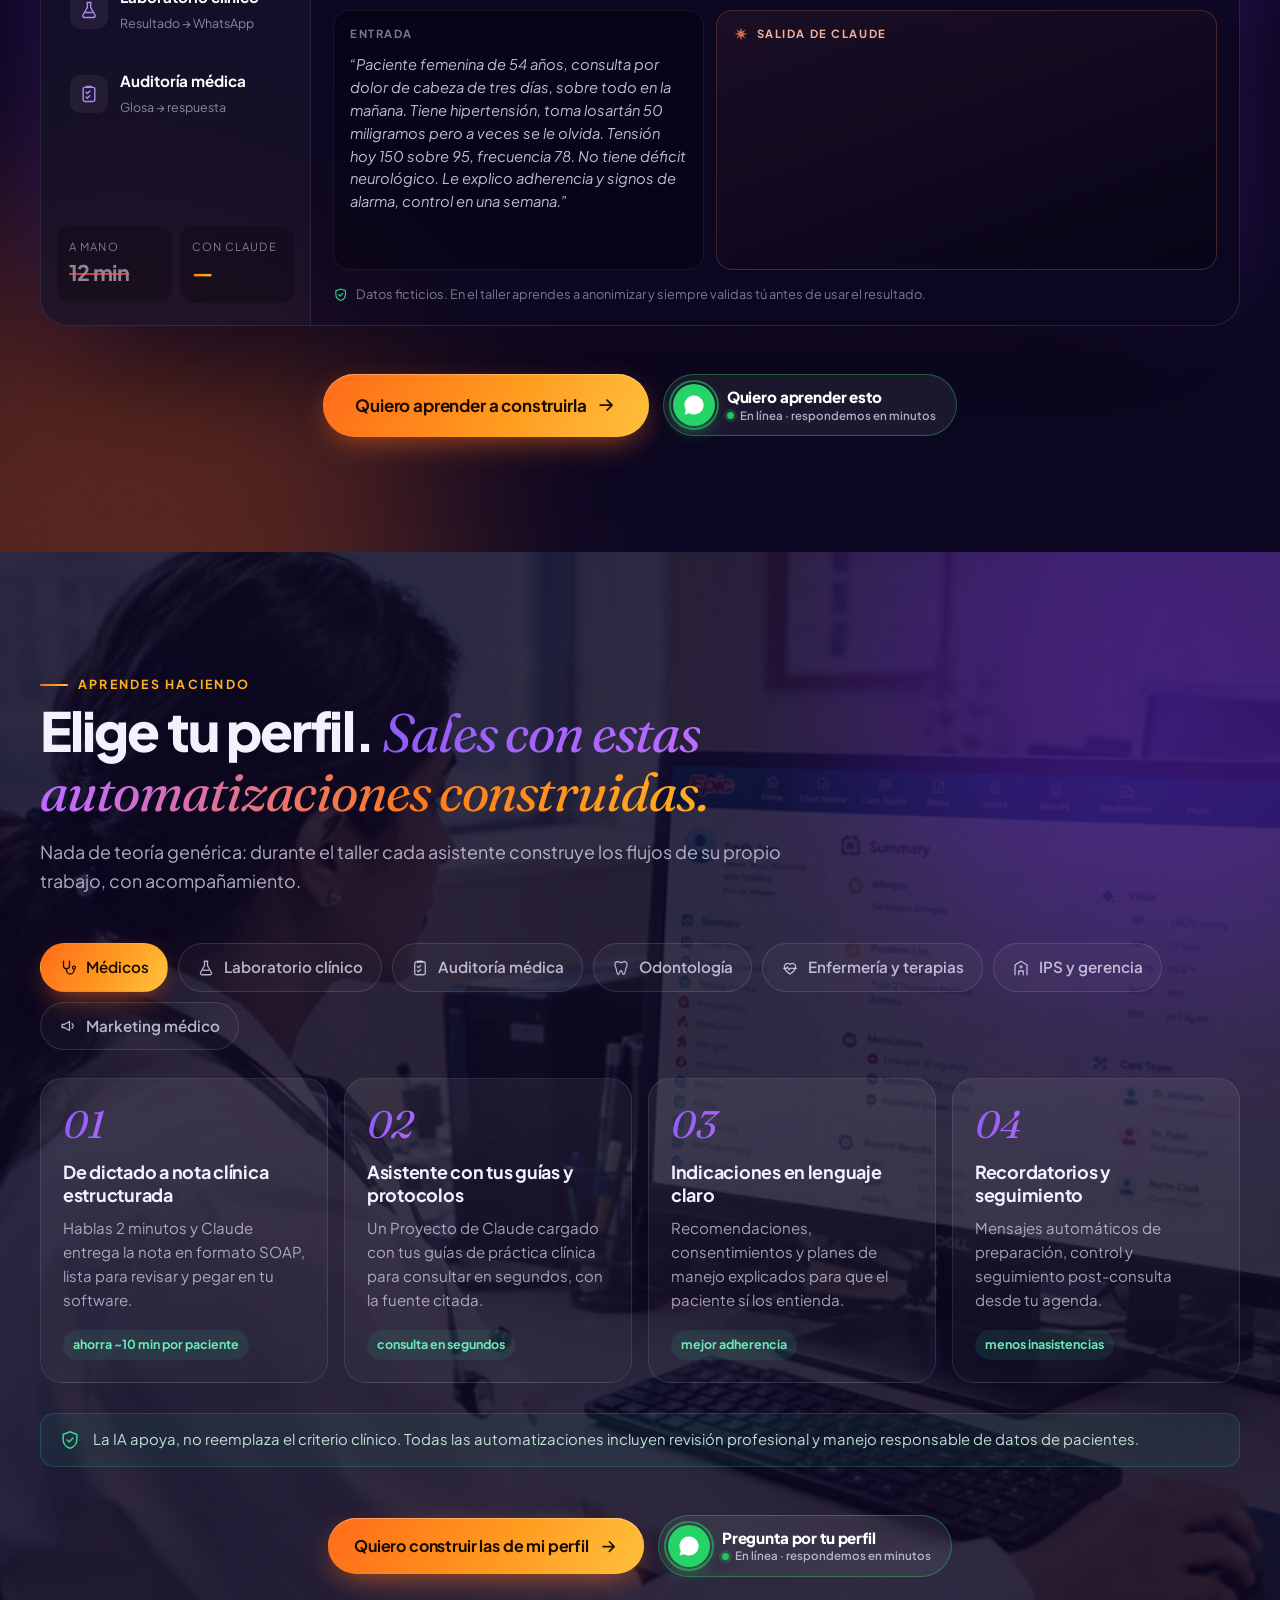
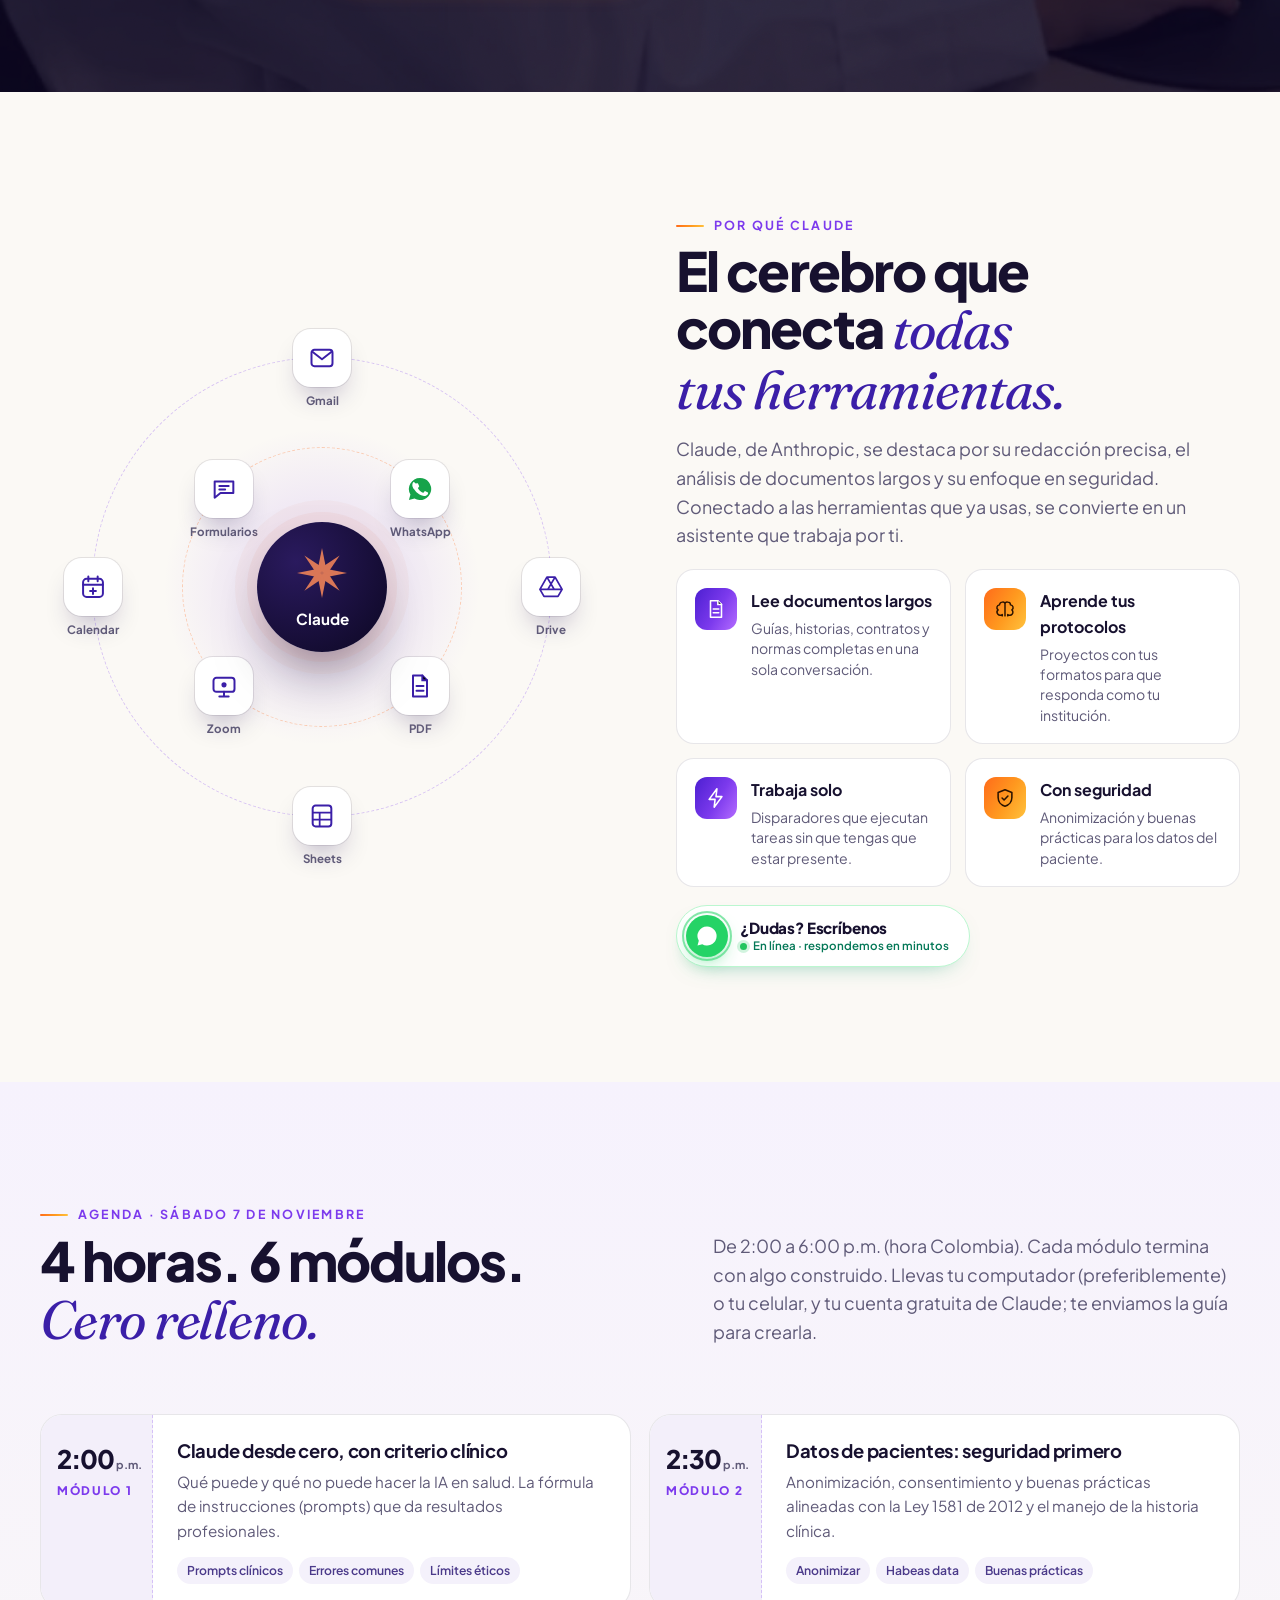
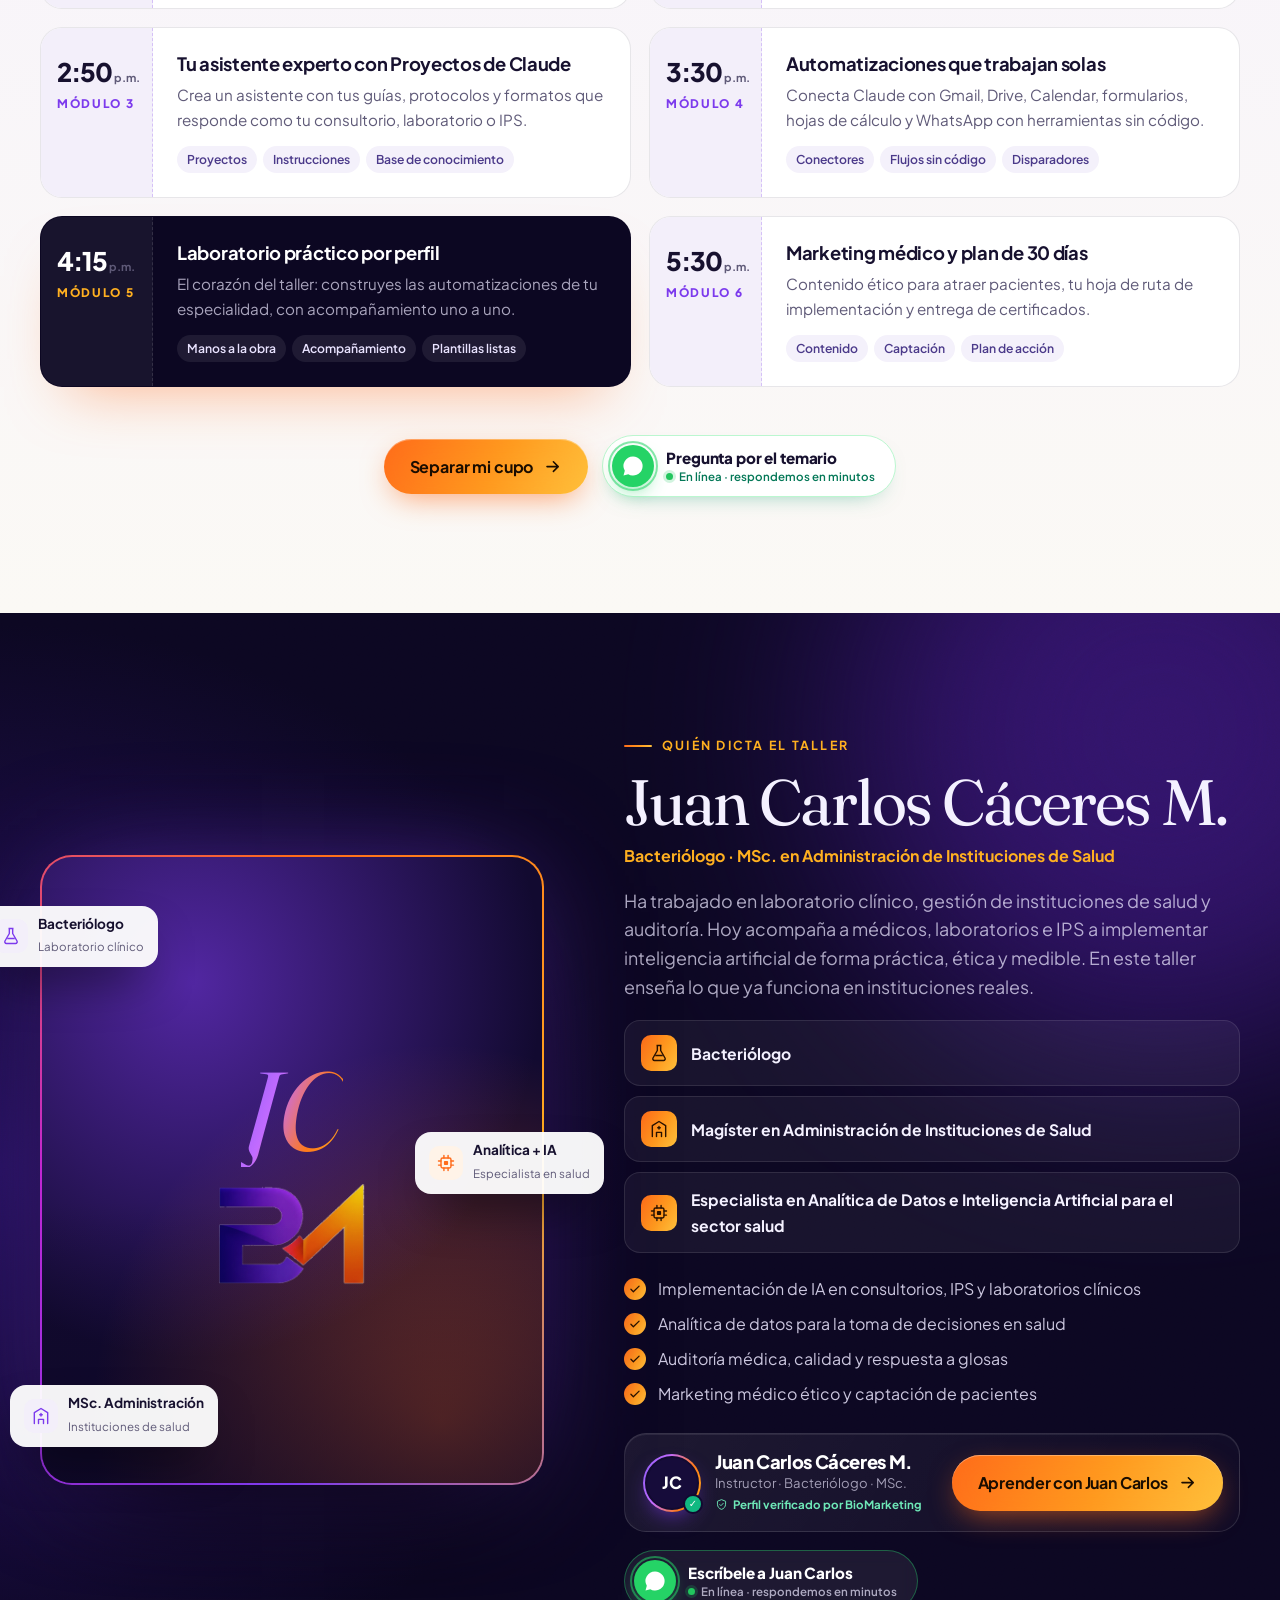
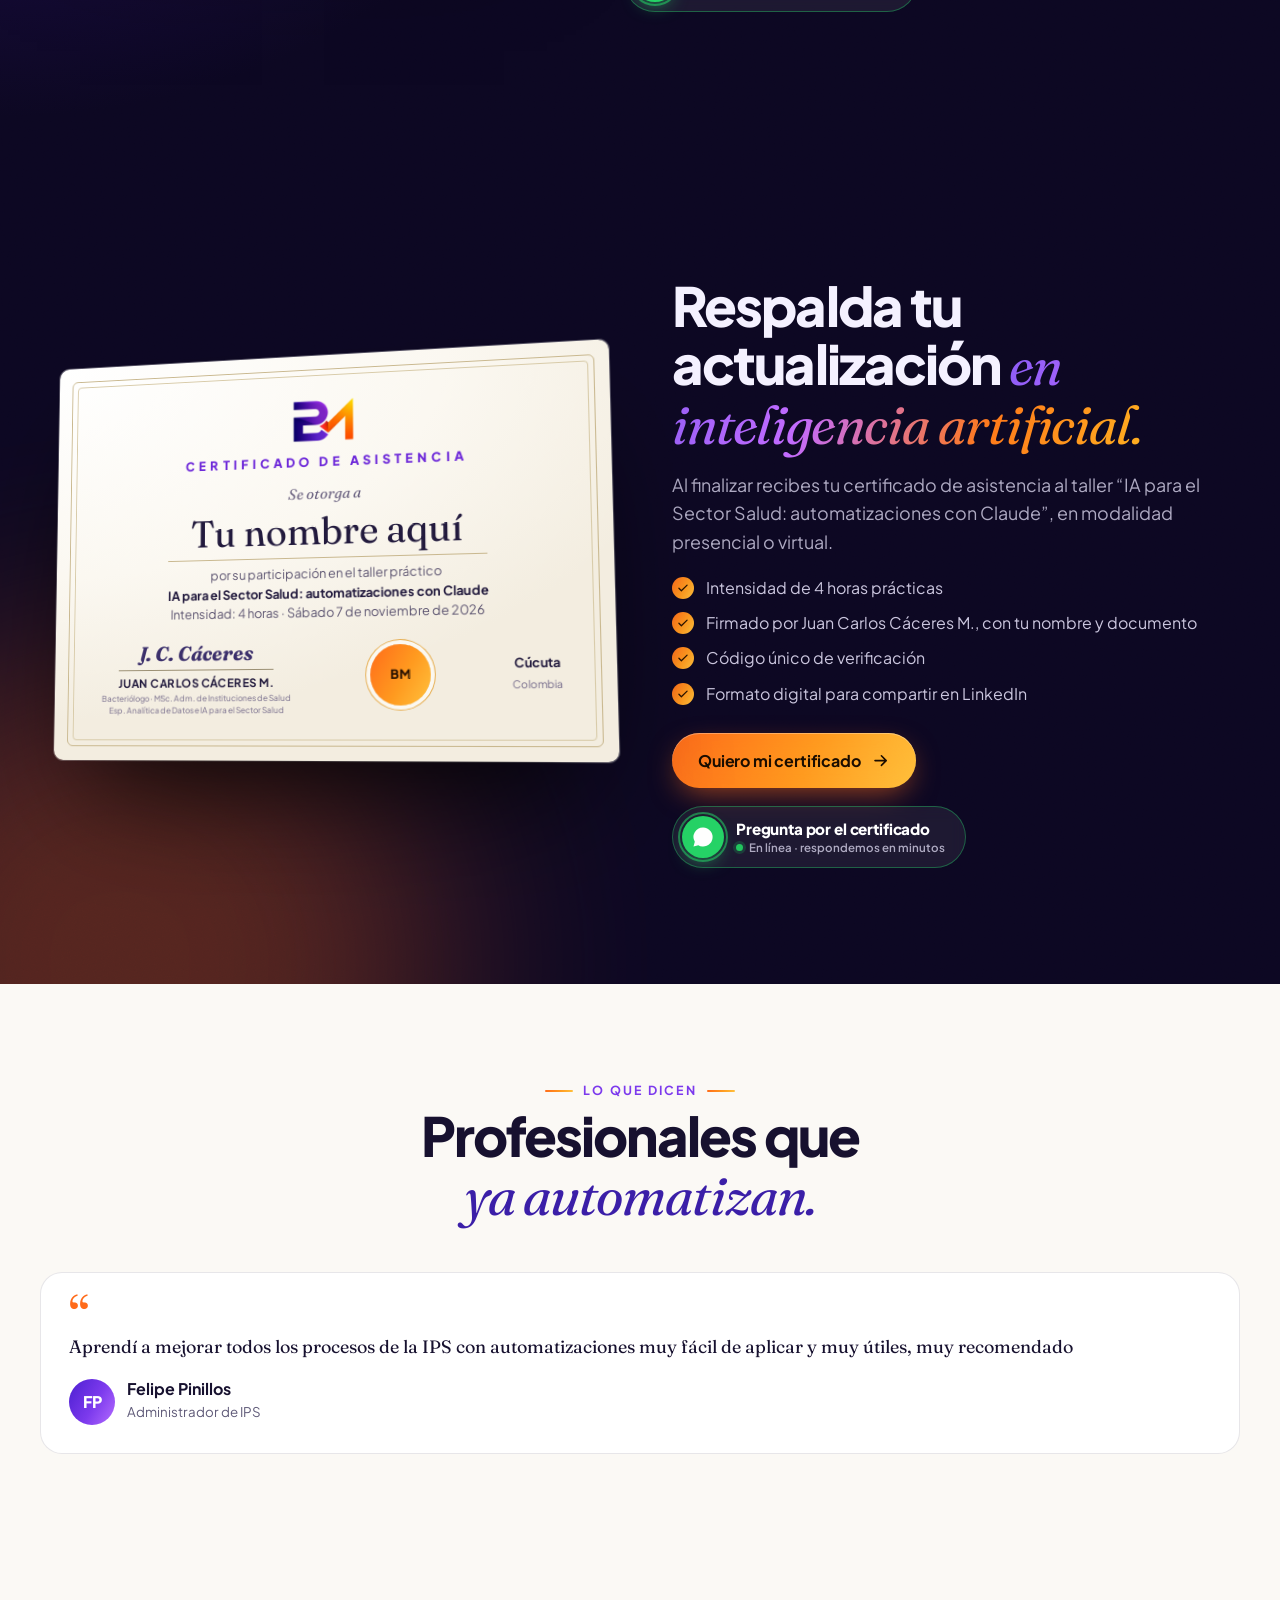
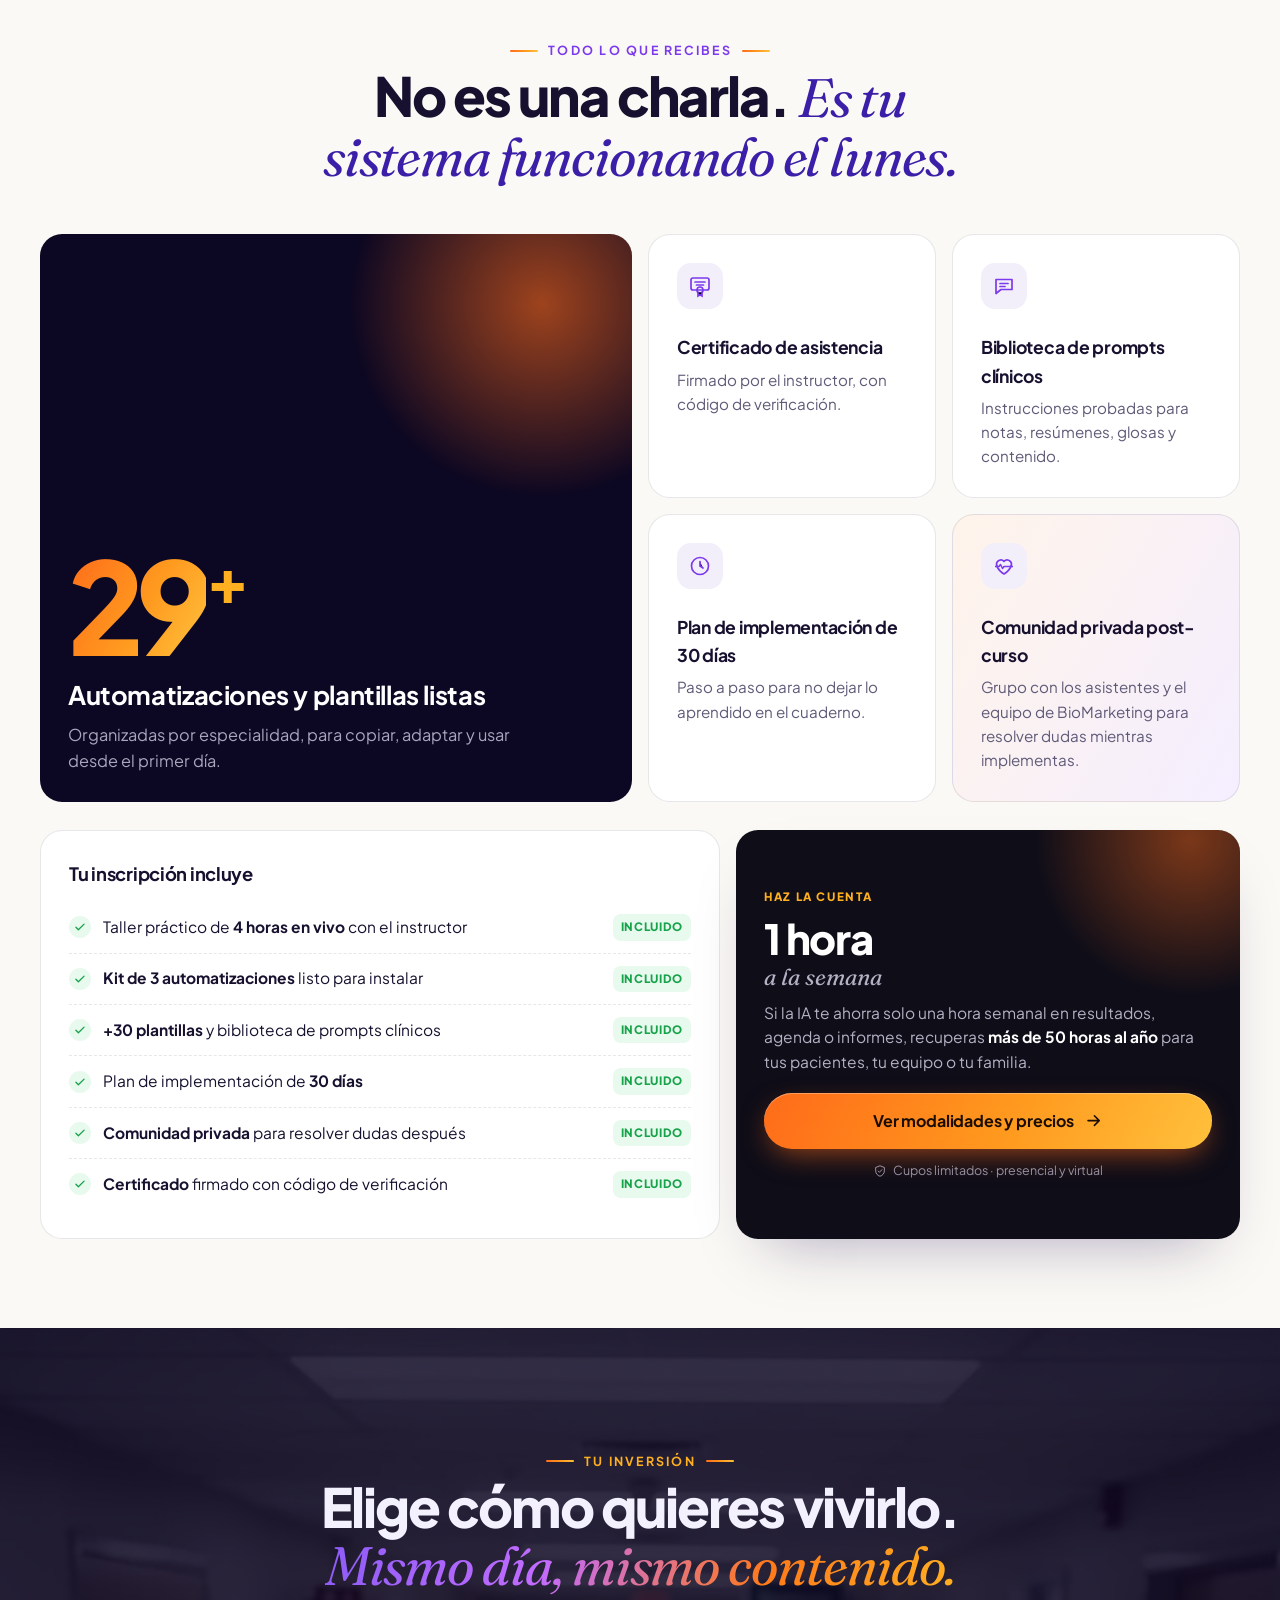
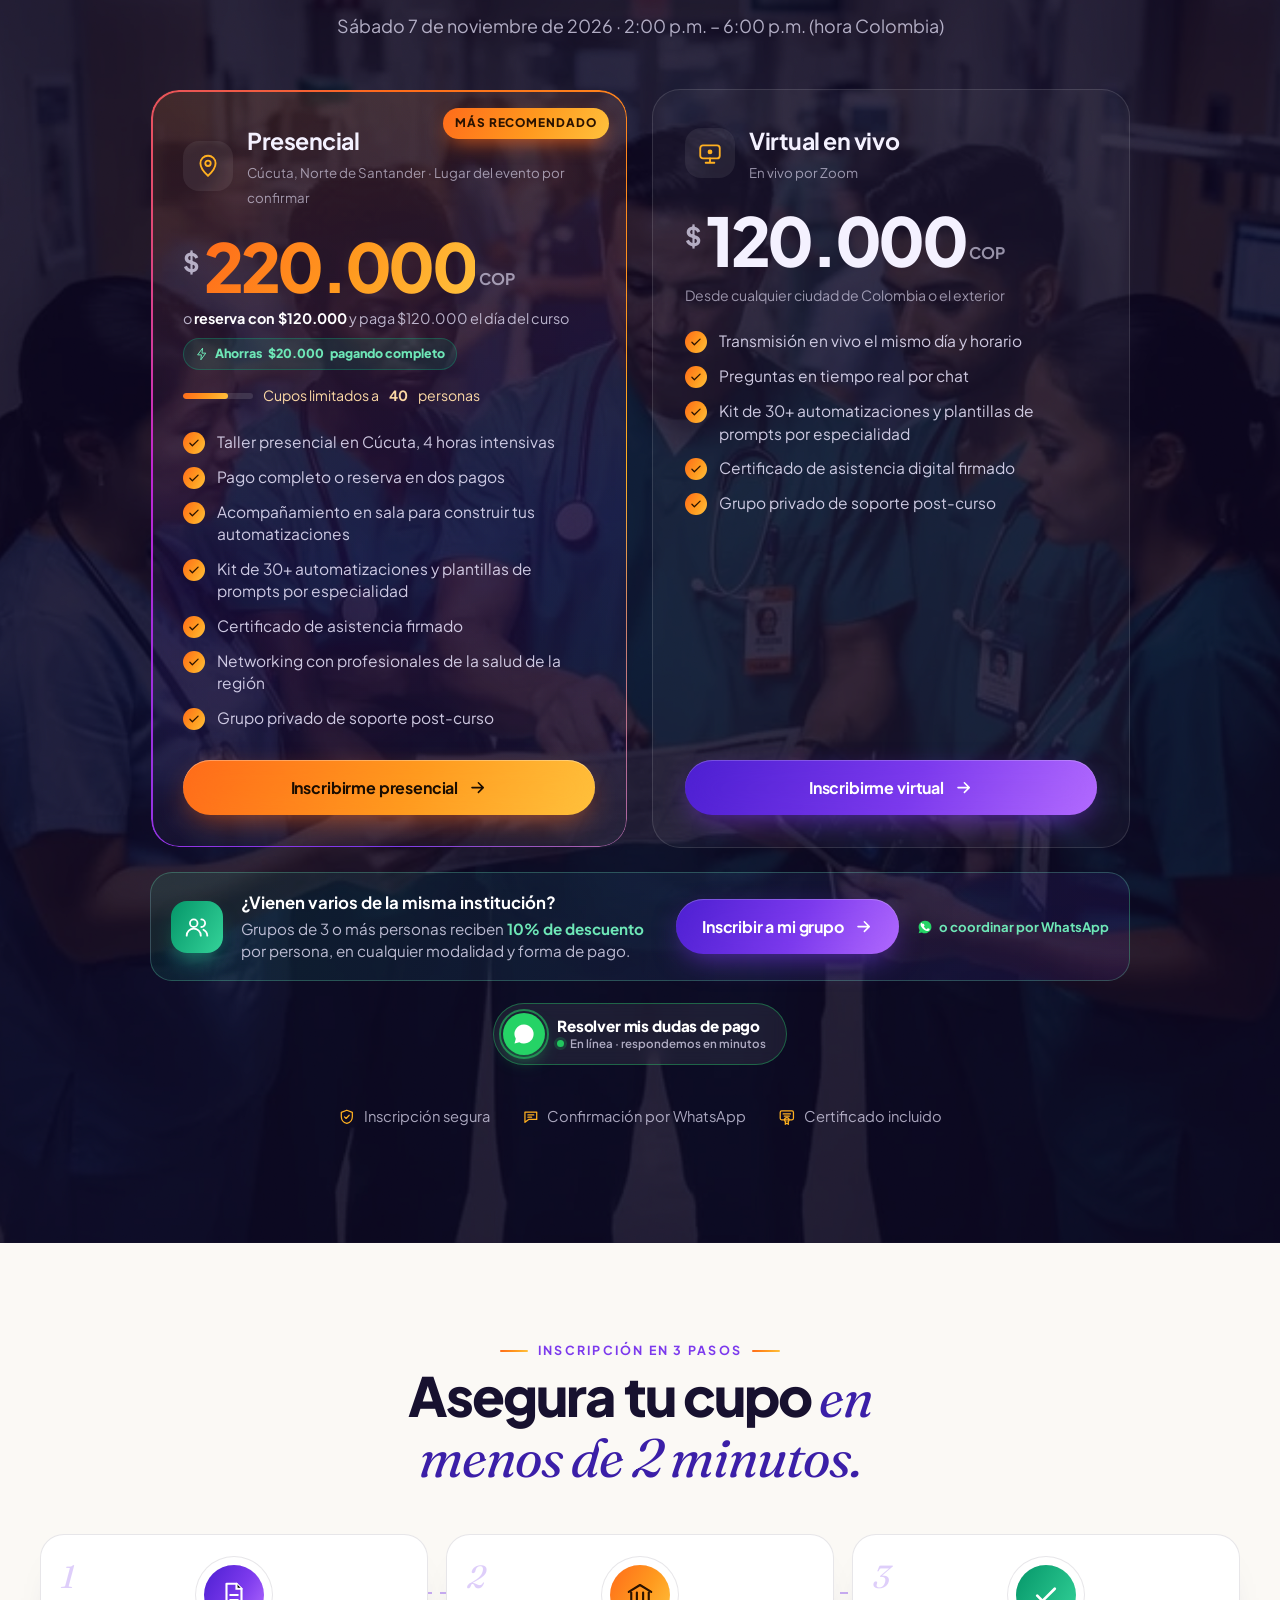
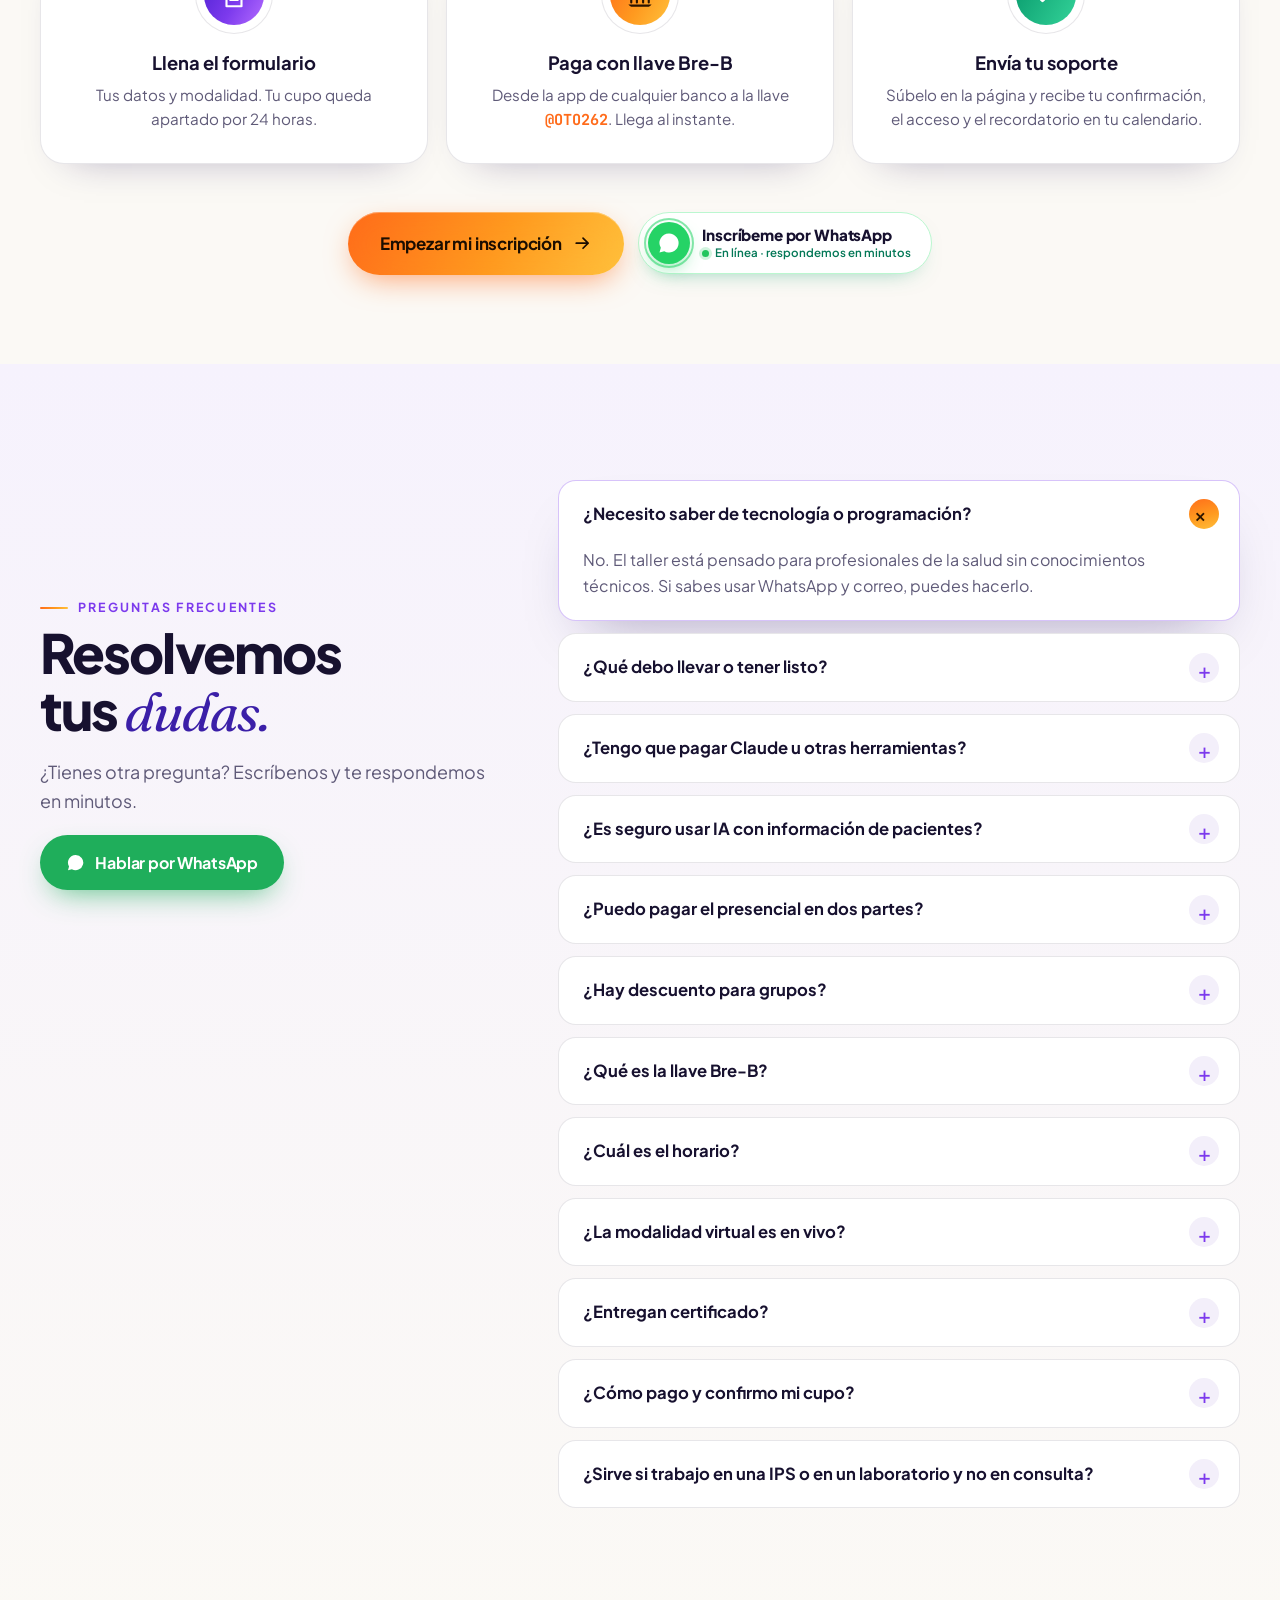
==== commit 0d849e5b: "Landing: precio al final; hero con beneficios, nuevo orden de secciones y pila de valor antes de la " ====
--- a/public/index.html
+++ b/public/index.html
@@ -14,7 +14,7 @@
   <link rel="preconnect" href="https://fonts.googleapis.com" />
   <link rel="preconnect" href="https://fonts.gstatic.com" crossorigin />
   <link href="https://fonts.googleapis.com/css2?family=Fraunces:ital,opsz,wght@0,9..144,400;0,9..144,600;1,9..144,400;1,9..144,600&family=JetBrains+Mono:wght@400;600&family=Plus+Jakarta+Sans:wght@400;500;600;700;800&display=swap" rel="stylesheet" />
-  <link rel="stylesheet" href="assets/css/styles.css?v=20261014j" />
+  <link rel="stylesheet" href="assets/css/styles.css?v=20261015a" />
 </head>
 <body>
 
@@ -111,30 +111,23 @@
         En una tarde construyes <strong>automatizaciones reales que trabajan solas</strong>: entrega de resultados, notas clínicas, glosas, agenda, PQRS y contenido para redes. Diseñadas para tu perfil profesional. Sin programar.
       </p>
 
-      <div class="ticket reveal" aria-label="Fecha, modalidades y precios">
+      <div class="ticket reveal" aria-label="Fecha y lo que te llevas">
         <div class="ticket__top">
           <span class="ticket__date"><span class="ticket__cal"><small>NOV</small><b>7</b></span><span><b>Sábado 7 de noviembre</b><small>2:00 – 6:00 p.m. · hora Colombia</small></span></span>
           <span class="ticket__live"><i></i><span data-countdown="days">Inscripciones abiertas</span></span>
         </div>
-        <div class="ticket__plans">
-          <button type="button" class="tplan tplan--hot" data-open-form="presencial">
-            <span class="tplan__flag">Más elegido</span>
-            <span class="tplan__tag"><svg><use href="#i-pin"/></svg>Presencial · Cúcuta</span>
-            <b class="tplan__price" data-price="presencial">$220.000</b>
-            <small class="tplan__sub">o reserva con <span data-price="presencialReserva">$120.000</span></small>
-            <span class="tplan__chip">Ahorras <span data-save>$20.000</span> pagando completo</span>
-          </button>
-          <button type="button" class="tplan" data-open-form="virtual">
-            <span class="tplan__tag"><svg><use href="#i-live"/></svg>Virtual en vivo</span>
-            <b class="tplan__price" data-price="virtual">$120.000</b>
-            <small class="tplan__sub">Desde cualquier ciudad</small>
-            <span class="tplan__chip tplan__chip--v">Mismo día y horario</span>
-          </button>
+        <div class="ticket__wins">
+          <span class="ticket__label">Al final de la tarde te llevas</span>
+          <ul>
+            <li><span class="ticket__ic"><svg><use href="#i-bolt"/></svg></span><span><b>3 automatizaciones funcionando</b><small>Resultados por WhatsApp, agenda e informes, con tus datos</small></span></li>
+            <li><span class="ticket__ic"><svg><use href="#i-doc"/></svg></span><span><b>+30 plantillas y prompts clínicos</b><small>Listos para tu especialidad desde el lunes</small></span></li>
+            <li><span class="ticket__ic"><svg><use href="#i-cert"/></svg></span><span><b>Certificado firmado</b><small>Con código único de verificación</small></span></li>
+          </ul>
         </div>
         <div class="ticket__perks">
-          <span><svg><use href="#i-cert"/></svg>Certificado incluido</span>
-          <span><svg><use href="#i-users"/></svg><span>−<span data-grupo-desc>10</span>% grupos de <span data-grupo-min>3</span>+</span></span>
-          <span class="is-hot"><svg><use href="#i-bolt"/></svg>Cupos limitados</span>
+          <span><svg><use href="#i-pin"/></svg>Presencial en Cúcuta</span>
+          <span><svg><use href="#i-live"/></svg>Virtual en vivo</span>
+          <span class="is-hot"><svg><use href="#i-users"/></svg>Cupos limitados</span>
         </div>
       </div>
 
@@ -230,6 +223,45 @@
   </div>
 </div>
 
+<!-- PROBLEMA -->
+<section class="sec sec--light" id="problema" data-section="problema">
+  <div class="sec__bg" data-bg="problema"></div>
+  <div class="wrap split">
+    <div class="split__text">
+      <span class="kicker reveal">El problema real</span>
+      <h2 class="h2 reveal">Estudiaste para cuidar pacientes, <span class="serif-it">no para llenar formatos.</span></h2>
+      <p class="lead reveal">En consultorios, laboratorios e IPS, buena parte del día se va en tareas que se repiten igual todos los días. Ahí es exactamente donde Claude rinde más.</p>
+      <ul class="pain reveal">
+        <li><span>01</span><div><b>Notas e historias que se terminan en la noche</b><p>Transcribir, ordenar y redactar lo que ya dijiste en consulta.</p></div></li>
+        <li><span>02</span><div><b>Glosas, soportes y auditorías que consumen semanas</b><p>Revisar historia por historia contra listas de chequeo y normas.</p></div></li>
+        <li><span>03</span><div><b>WhatsApp lleno de preguntas repetidas</b><p>Preparación de exámenes, horarios, precios, entrega de resultados.</p></div></li>
+        <li><span>04</span><div><b>Redes sociales abandonadas</b><p>Sabes que necesitas contenido, pero no tienes tiempo de crearlo.</p></div></li>
+      </ul>
+    </div>
+    <figure class="split__media reveal" data-media-wrap="problema">
+      <img data-media="problema" alt="" />
+      <div class="compare">
+        <div class="compare__col compare__col--bad">
+          <h4>Sin automatizar</h4>
+          <p><svg><use href="#i-x"/></svg> Copiar y pegar entre sistemas</p>
+          <p><svg><use href="#i-x"/></svg> Responder lo mismo 40 veces al día</p>
+          <p><svg><use href="#i-x"/></svg> Informes a mano cada mes</p>
+          <p><svg><use href="#i-x"/></svg> ChatGPT “a ojo”, sin método</p>
+        </div>
+        <div class="compare__col compare__col--good">
+          <h4>Con Claude bien configurado</h4>
+          <p><svg><use href="#i-check"/></svg> Flujos que trabajan solos</p>
+          <p><svg><use href="#i-check"/></svg> Respuestas con tu protocolo</p>
+          <p><svg><use href="#i-check"/></svg> Informes en minutos</p>
+          <p><svg><use href="#i-check"/></svg> Método seguro y repetible</p>
+        </div>
+      </div>
+    </figure>
+  </div>
+  <div class="wrap sec__cta reveal">
+    <button class="btn btn--glow" data-open-form>Quiero recuperar mi tiempo <svg><use href="#i-arrow"/></svg></button>
+  </div>
+</section>
 
 <!-- AUTOMATIZACIONES EN ACCIÓN -->
 <section class="sec sec--dark live" id="en-accion" aria-label="Automatizaciones en acción">
@@ -368,46 +400,6 @@
   </div>
 </section>
 
-<!-- PROBLEMA -->
-<section class="sec sec--light" id="problema" data-section="problema">
-  <div class="sec__bg" data-bg="problema"></div>
-  <div class="wrap split">
-    <div class="split__text">
-      <span class="kicker reveal">El problema real</span>
-      <h2 class="h2 reveal">Estudiaste para cuidar pacientes, <span class="serif-it">no para llenar formatos.</span></h2>
-      <p class="lead reveal">En consultorios, laboratorios e IPS, buena parte del día se va en tareas que se repiten igual todos los días. Ahí es exactamente donde Claude rinde más.</p>
-      <ul class="pain reveal">
-        <li><span>01</span><div><b>Notas e historias que se terminan en la noche</b><p>Transcribir, ordenar y redactar lo que ya dijiste en consulta.</p></div></li>
-        <li><span>02</span><div><b>Glosas, soportes y auditorías que consumen semanas</b><p>Revisar historia por historia contra listas de chequeo y normas.</p></div></li>
-        <li><span>03</span><div><b>WhatsApp lleno de preguntas repetidas</b><p>Preparación de exámenes, horarios, precios, entrega de resultados.</p></div></li>
-        <li><span>04</span><div><b>Redes sociales abandonadas</b><p>Sabes que necesitas contenido, pero no tienes tiempo de crearlo.</p></div></li>
-      </ul>
-    </div>
-    <figure class="split__media reveal" data-media-wrap="problema">
-      <img data-media="problema" alt="" />
-      <div class="compare">
-        <div class="compare__col compare__col--bad">
-          <h4>Sin automatizar</h4>
-          <p><svg><use href="#i-x"/></svg> Copiar y pegar entre sistemas</p>
-          <p><svg><use href="#i-x"/></svg> Responder lo mismo 40 veces al día</p>
-          <p><svg><use href="#i-x"/></svg> Informes a mano cada mes</p>
-          <p><svg><use href="#i-x"/></svg> ChatGPT “a ojo”, sin método</p>
-        </div>
-        <div class="compare__col compare__col--good">
-          <h4>Con Claude bien configurado</h4>
-          <p><svg><use href="#i-check"/></svg> Flujos que trabajan solos</p>
-          <p><svg><use href="#i-check"/></svg> Respuestas con tu protocolo</p>
-          <p><svg><use href="#i-check"/></svg> Informes en minutos</p>
-          <p><svg><use href="#i-check"/></svg> Método seguro y repetible</p>
-        </div>
-      </div>
-    </figure>
-  </div>
-  <div class="wrap sec__cta reveal">
-    <button class="btn btn--glow" data-open-form>Quiero recuperar mi tiempo <svg><use href="#i-arrow"/></svg></button>
-  </div>
-</section>
-
 <!-- DEMO EN VIVO -->
 <section class="sec sec--dark demo-sec" id="demo">
   <div class="glow-orb glow-orb--violet" aria-hidden="true"></div>
@@ -455,6 +447,7 @@
     </div>
   </div>
 </section>
+
 <!-- PERFILES / AUTOMATIZACIONES -->
 <section class="sec sec--dark" id="perfiles" data-section="perfiles">
   <div class="sec__bg" data-bg="perfiles"></div>
@@ -586,24 +579,6 @@
     </div>
   </div>
 </section>
-
-<!-- ENTREGABLES -->
-<section class="sec sec--light sec--tight">
-  <div class="wrap">
-    <div class="sec__head">
-      <span class="kicker reveal">Lo que te llevas</span>
-      <h2 class="h2 reveal">Todo lo que necesitas <span class="serif-it">para seguir el lunes.</span></h2>
-    </div>
-    <div class="bento">
-      <div class="bento__item bento__item--big reveal"><div class="stat"><b data-count="30">30</b><span>+</span></div><h3>Automatizaciones y plantillas listas</h3><p>Organizadas por especialidad, para copiar, adaptar y usar desde el primer día.</p></div>
-      <div class="bento__item reveal"><svg><use href="#i-cert"/></svg><h3>Certificado de asistencia</h3><p>Firmado por el instructor, con código de verificación.</p></div>
-      <div class="bento__item reveal"><svg><use href="#i-chat"/></svg><h3>Biblioteca de prompts clínicos</h3><p>Instrucciones probadas para notas, resúmenes, glosas y contenido.</p></div>
-      <div class="bento__item reveal"><svg><use href="#i-clock"/></svg><h3>Plan de implementación de 30 días</h3><p>Paso a paso para no dejar lo aprendido en el cuaderno.</p></div>
-      <div class="bento__item bento__item--wide reveal"><svg><use href="#i-heart"/></svg><h3>Comunidad privada post-curso</h3><p>Grupo con los asistentes y el equipo de BioMarketing para resolver dudas mientras implementas.</p></div>
-    </div>
-  </div>
-</section>
-
 
 <!-- INSTRUCTOR -->
 <section class="sec sec--dark instructor" id="instructor" data-section="instructor">
@@ -695,21 +670,61 @@
   </div>
 </section>
 
-
-<!-- CÓMO INSCRIBIRSE -->
-<section class="sec sec--light sec--tight" id="como">
+<!-- TESTIMONIOS (se muestra si hay testimonios) -->
+<section class="sec sec--light sec--tight is-hidden" id="testimonios">
   <div class="wrap">
     <div class="sec__head sec__head--center">
-      <span class="kicker reveal">Inscripción en 3 pasos</span>
-      <h2 class="h2 reveal">Asegura tu cupo <span class="serif-it">en menos de 2 minutos.</span></h2>
-    </div>
-    <ol class="steps3">
-      <li class="reveal"><span class="steps3__n">1</span><svg><use href="#i-doc"/></svg><h3>Llena el formulario</h3><p>Tus datos y modalidad. Tu cupo queda apartado por 24 horas.</p></li>
-      <li class="reveal"><span class="steps3__n">2</span><svg><use href="#i-bank"/></svg><h3>Paga con llave Bre-B</h3><p>Desde la app de cualquier banco a la llave <b class="llave-inline" data-bind="pago.llave">@OTO262</b>. Llega al instante.</p></li>
-      <li class="reveal"><span class="steps3__n">3</span><svg><use href="#i-check"/></svg><h3>Envía tu soporte</h3><p>Súbelo en la página y recibe tu confirmación, el acceso y el recordatorio en tu calendario.</p></li>
-    </ol>
-    <div class="sec__cta reveal">
-      <button class="btn btn--glow btn--lg magnetic" data-open-form>Empezar mi inscripción <svg><use href="#i-arrow"/></svg></button>
+      <span class="kicker reveal">Lo que dicen</span>
+      <h2 class="h2 reveal">Profesionales que <span class="serif-it">ya automatizan.</span></h2>
+    </div>
+    <div class="testis" data-testis></div>
+  </div>
+</section>
+
+<!-- GALERÍA (se muestra si hay imágenes) -->
+<section class="sec sec--soft sec--tight is-hidden" id="galeria">
+  <div class="wrap">
+    <div class="sec__head sec__head--center">
+      <span class="kicker reveal">Experiencia BioMarketing</span>
+      <h2 class="h2 reveal">Así se vive <span class="serif-it">un taller con nosotros.</span></h2>
+    </div>
+    <div class="gallery" data-gallery></div>
+  </div>
+</section>
+
+<!-- ENTREGABLES -->
+<section class="sec sec--light sec--tight" id="incluye" data-section="incluye">
+  <div class="wrap">
+    <div class="sec__head sec__head--center">
+      <span class="kicker reveal">Todo lo que recibes</span>
+      <h2 class="h2 reveal">No es una charla. <span class="serif-it">Es tu sistema funcionando el lunes.</span></h2>
+    </div>
+    <div class="bento">
+      <div class="bento__item bento__item--big reveal"><div class="stat"><b data-count="30">30</b><span>+</span></div><h3>Automatizaciones y plantillas listas</h3><p>Organizadas por especialidad, para copiar, adaptar y usar desde el primer día.</p></div>
+      <div class="bento__item reveal"><svg><use href="#i-cert"/></svg><h3>Certificado de asistencia</h3><p>Firmado por el instructor, con código de verificación.</p></div>
+      <div class="bento__item reveal"><svg><use href="#i-chat"/></svg><h3>Biblioteca de prompts clínicos</h3><p>Instrucciones probadas para notas, resúmenes, glosas y contenido.</p></div>
+      <div class="bento__item reveal"><svg><use href="#i-clock"/></svg><h3>Plan de implementación de 30 días</h3><p>Paso a paso para no dejar lo aprendido en el cuaderno.</p></div>
+      <div class="bento__item bento__item--wide reveal"><svg><use href="#i-heart"/></svg><h3>Comunidad privada post-curso</h3><p>Grupo con los asistentes y el equipo de BioMarketing para resolver dudas mientras implementas.</p></div>
+    </div>
+    <div class="stack reveal">
+      <div class="stack__list">
+        <h3>Tu inscripción incluye</h3>
+        <ul>
+          <li><svg><use href="#i-check"/></svg><span>Taller práctico de <b>4 horas en vivo</b> con el instructor</span><em>Incluido</em></li>
+          <li><svg><use href="#i-check"/></svg><span><b>Kit de 3 automatizaciones</b> listo para instalar</span><em>Incluido</em></li>
+          <li><svg><use href="#i-check"/></svg><span><b>+30 plantillas</b> y biblioteca de prompts clínicos</span><em>Incluido</em></li>
+          <li><svg><use href="#i-check"/></svg><span>Plan de implementación de <b>30 días</b></span><em>Incluido</em></li>
+          <li><svg><use href="#i-check"/></svg><span><b>Comunidad privada</b> para resolver dudas después</span><em>Incluido</em></li>
+          <li><svg><use href="#i-check"/></svg><span><b>Certificado</b> firmado con código de verificación</span><em>Incluido</em></li>
+        </ul>
+      </div>
+      <div class="stack__bridge">
+        <span class="stack__k">Haz la cuenta</span>
+        <p class="stack__big">1 hora <span>a la semana</span></p>
+        <p>Si la IA te ahorra solo una hora semanal en resultados, agenda o informes, recuperas <b>más de 50 horas al año</b> para tus pacientes, tu equipo o tu familia.</p>
+        <a href="#modalidades" class="btn btn--glow btn--block">Ver modalidades y precios <svg><use href="#i-arrow"/></svg></a>
+        <small><svg><use href="#i-shield"/></svg>Cupos limitados · presencial y virtual</small>
+      </div>
     </div>
   </div>
 </section>
@@ -719,7 +734,7 @@
   <div class="sec__bg" data-bg="modalidades"></div>
   <div class="wrap">
     <div class="sec__head sec__head--center">
-      <span class="kicker kicker--dark reveal">Inversión</span>
+      <span class="kicker kicker--dark reveal">Tu inversión</span>
       <h2 class="h2 reveal">Elige cómo quieres vivirlo. <span class="serif-it">Mismo día, mismo contenido.</span></h2>
       <p class="lead lead--dark reveal"><span data-bind="evento.fechaTexto">Sábado 7 de noviembre de 2026</span> · <span data-bind="evento.horario">2:00 p.m. – 6:00 p.m.</span></p>
     </div>
@@ -764,25 +779,21 @@
   </div>
 </section>
 
-<!-- GALERÍA (se muestra si hay imágenes) -->
-<section class="sec sec--soft sec--tight is-hidden" id="galeria">
+<!-- CÓMO INSCRIBIRSE -->
+<section class="sec sec--light sec--tight" id="como">
   <div class="wrap">
     <div class="sec__head sec__head--center">
-      <span class="kicker reveal">Experiencia BioMarketing</span>
-      <h2 class="h2 reveal">Así se vive <span class="serif-it">un taller con nosotros.</span></h2>
-    </div>
-    <div class="gallery" data-gallery></div>
-  </div>
-</section>
-
-<!-- TESTIMONIOS (se muestra si hay testimonios) -->
-<section class="sec sec--light sec--tight is-hidden" id="testimonios">
-  <div class="wrap">
-    <div class="sec__head sec__head--center">
-      <span class="kicker reveal">Lo que dicen</span>
-      <h2 class="h2 reveal">Profesionales que <span class="serif-it">ya automatizan.</span></h2>
-    </div>
-    <div class="testis" data-testis></div>
+      <span class="kicker reveal">Inscripción en 3 pasos</span>
+      <h2 class="h2 reveal">Asegura tu cupo <span class="serif-it">en menos de 2 minutos.</span></h2>
+    </div>
+    <ol class="steps3">
+      <li class="reveal"><span class="steps3__n">1</span><svg><use href="#i-doc"/></svg><h3>Llena el formulario</h3><p>Tus datos y modalidad. Tu cupo queda apartado por 24 horas.</p></li>
+      <li class="reveal"><span class="steps3__n">2</span><svg><use href="#i-bank"/></svg><h3>Paga con llave Bre-B</h3><p>Desde la app de cualquier banco a la llave <b class="llave-inline" data-bind="pago.llave">@OTO262</b>. Llega al instante.</p></li>
+      <li class="reveal"><span class="steps3__n">3</span><svg><use href="#i-check"/></svg><h3>Envía tu soporte</h3><p>Súbelo en la página y recibe tu confirmación, el acceso y el recordatorio en tu calendario.</p></li>
+    </ol>
+    <div class="sec__cta reveal">
+      <button class="btn btn--glow btn--lg magnetic" data-open-form>Empezar mi inscripción <svg><use href="#i-arrow"/></svg></button>
+    </div>
   </div>
 </section>
 
@@ -870,7 +881,7 @@
 <a class="fab-wa" data-wa href="#" aria-label="Escríbenos por WhatsApp"><svg><use href="#i-wa"/></svg></a>
 <div class="sticky-cta">
   <a class="sticky-wa" data-wa-sticky href="#" target="_blank" rel="noopener" aria-label="Escríbenos por WhatsApp"><svg><use href="#i-wa"/></svg><i></i></a>
-  <div class="sticky-cta__price"><small>Cupo desde</small><b data-price="virtual">$120.000</b></div>
+  <div class="sticky-cta__price"><small>Sáb 7 nov · Cupos limitados</small><b data-countdown="days">Inscripciones abiertas</b></div>
   <button class="btn btn--glow btn--sm" data-open-form>Inscribirme <svg><use href="#i-arrow"/></svg></button>
 </div>
 
@@ -1040,9 +1051,9 @@
 <div class="copy-toast" data-copy-toast>Copiado ✓</div>
 
 <script src="assets/js/site-config.js"></script>
-<script src="assets/js/store.js?v=20261014j"></script>
-<script src="assets/js/main.js?v=20261014j"></script>
-<script src="assets/js/live.js?v=20261014j"></script>
-<script src="assets/js/whatsapp.js?v=20261014j"></script>
+<script src="assets/js/store.js?v=20261015a"></script>
+<script src="assets/js/main.js?v=20261015a"></script>
+<script src="assets/js/live.js?v=20261015a"></script>
+<script src="assets/js/whatsapp.js?v=20261015a"></script>
 </body>
 </html>
--- a/public/assets/css/styles.css
+++ b/public/assets/css/styles.css
@@ -1511,25 +1511,6 @@
   background: rgba(34,197,94,.12); border: 1px solid rgba(34,197,94,.35); color: #86efac; font-size: .76rem; font-weight: 700; }
 .ticket__live i { width: 7px; height: 7px; border-radius: 50%; background: #22c55e; box-shadow: 0 0 0 0 rgba(34,197,94,.7); animation: tkPulse 1.8s infinite; }
 @keyframes tkPulse { 70% { box-shadow: 0 0 0 8px rgba(34,197,94,0); } 100% { box-shadow: 0 0 0 0 rgba(34,197,94,0); } }
-.ticket__plans { position: relative; display: grid; grid-template-columns: 1fr 1fr; gap: 10px; padding-top: 14px; border-top: 1px dashed rgba(255,255,255,.16); }
-.tplan { position: relative; display: flex; flex-direction: column; align-items: flex-start; gap: 4px; padding: 14px 14px 12px; border-radius: 16px;
-  text-align: left; cursor: pointer; font: inherit; color: #fff; background: rgba(255,255,255,.04); border: 1px solid rgba(255,255,255,.1);
-  transition: transform .35s var(--ease), border-color .35s, background .35s, box-shadow .35s; }
-.tplan:hover { transform: translateY(-3px); border-color: rgba(255,255,255,.28); background: rgba(255,255,255,.07); }
-.tplan--hot { background: linear-gradient(160deg, rgba(255,140,30,.16), rgba(255,255,255,.03) 60%); border-color: rgba(255,160,40,.45);
-  box-shadow: 0 18px 40px -22px rgba(255,120,20,.7); }
-.tplan--hot:hover { border-color: rgba(255,176,32,.8); box-shadow: 0 22px 46px -20px rgba(255,120,20,.85); }
-.tplan__flag { position: absolute; top: -10px; right: 12px; padding: 3px 9px; border-radius: 999px; background: var(--grad); color: #1a0d00;
-  font-size: .64rem; font-weight: 800; letter-spacing: .06em; text-transform: uppercase; box-shadow: 0 6px 14px -6px rgba(255,140,30,.9); }
-.tplan__tag { display: inline-flex; align-items: center; gap: 6px; font-size: .74rem; font-weight: 700; letter-spacing: .04em; color: rgba(236,232,255,.75); text-transform: uppercase; }
-.tplan__tag svg { width: 15px; height: 15px; color: var(--amber); }
-.tplan__price { font-size: clamp(1.5rem, 4.6vw, 1.85rem); font-weight: 800; letter-spacing: -.02em; line-height: 1.1; }
-.tplan--hot .tplan__price { background: var(--grad); -webkit-background-clip: text; background-clip: text; color: transparent; }
-.tplan__sub { font-size: .8rem; color: rgba(236,232,255,.62); }
-.tplan__sub span { color: #fff; font-weight: 700; }
-.tplan__chip { margin-top: 6px; display: inline-block; padding: 4px 9px; border-radius: 8px; font-size: .72rem; font-weight: 700;
-  background: rgba(34,197,94,.14); color: #86efac; }
-.tplan__chip--v { background: rgba(167,139,250,.16); color: #c4b5fd; }
 .ticket__perks { display: flex; flex-wrap: wrap; justify-content: center; gap: 6px 16px; padding: 12px 4px 2px; font-size: .78rem; color: rgba(236,232,255,.72); }
 .ticket__perks > span { display: inline-flex; align-items: center; gap: 6px; }
 .ticket__perks svg { width: 15px; height: 15px; color: var(--violet-2); }
@@ -1541,11 +1522,54 @@
   .hero__trust { justify-content: center; text-align: left; }
   .ticket { margin: 0 auto 26px; padding: 12px; border-radius: 22px; }
   .ticket__top { flex-direction: column; gap: 10px; padding-bottom: 12px; }
-  .ticket__plans { gap: 8px; }
-  .tplan { align-items: center; text-align: center; padding: 16px 8px 12px; }
-  .tplan__tag { font-size: .66rem; letter-spacing: .02em; }
-  .tplan__flag { right: 50%; transform: translateX(50%); white-space: nowrap; }
-  .tplan__sub { font-size: .74rem; }
-  .tplan__chip { font-size: .66rem; padding: 4px 7px; text-align: center; line-height: 1.3; }
   .ticket__perks { gap: 6px 12px; font-size: .74rem; }
 }
+
+/* Hero · lo que te llevas (sin precios: el precio va al final) */
+.ticket__wins { padding-top: 14px; border-top: 1px dashed rgba(255,255,255,.16); }
+.ticket__label { display: block; margin: 0 4px 10px; font-size: .7rem; font-weight: 800; letter-spacing: .14em; text-transform: uppercase; color: var(--amber); }
+.ticket__wins ul { list-style: none; margin: 0; padding: 0; display: grid; gap: 8px; }
+.ticket__wins li { display: flex; align-items: center; gap: 12px; padding: 11px 12px; border-radius: 14px; text-align: left;
+  background: rgba(255,255,255,.04); border: 1px solid rgba(255,255,255,.08); transition: transform .35s var(--ease), border-color .35s, background .35s; }
+.ticket__wins li:hover { transform: translateX(4px); border-color: rgba(255,176,32,.4); background: rgba(255,255,255,.07); }
+.ticket__wins li > span:last-child { display: flex; flex-direction: column; line-height: 1.3; min-width: 0; }
+.ticket__wins b { font-size: .95rem; color: #fff; }
+.ticket__wins small { font-size: .78rem; color: rgba(236,232,255,.6); }
+.ticket__ic { flex: none; display: grid; place-items: center; width: 36px; height: 36px; border-radius: 11px;
+  background: linear-gradient(140deg, rgba(255,140,30,.25), rgba(124,58,237,.25)); border: 1px solid rgba(255,255,255,.1); }
+.ticket__ic svg { width: 18px; height: 18px; color: #ffcf7a; }
+.ticket__wins li:nth-child(1) { animation: tkIn .7s .2s both var(--ease); }
+.ticket__wins li:nth-child(2) { animation: tkIn .7s .35s both var(--ease); }
+.ticket__wins li:nth-child(3) { animation: tkIn .7s .5s both var(--ease); }
+@keyframes tkIn { from { opacity: 0; transform: translateY(8px); } to { opacity: 1; transform: none; } }
+
+/* Pila de valor antes del precio */
+.stack { margin-top: 28px; display: grid; grid-template-columns: 1.35fr 1fr; gap: 16px; }
+.stack__list { padding: 28px; border-radius: var(--r); background: #fff; border: 1px solid var(--line); }
+.stack__list h3 { margin: 0 0 14px; font-size: 1.15rem; letter-spacing: -.015em; }
+.stack__list ul { list-style: none; margin: 0; padding: 0; }
+.stack__list li { display: flex; align-items: center; gap: 12px; padding: 12px 0; border-bottom: 1px dashed var(--line); font-size: .97rem; color: var(--text); }
+.stack__list li:last-child { border-bottom: 0; }
+.stack__list li svg { flex: none; width: 22px; height: 22px; padding: 4px; border-radius: 50%; background: #e8f9ee; color: #16a34a; }
+.stack__list li span { flex: 1; min-width: 0; }
+.stack__list li em { font-style: normal; font-size: .72rem; font-weight: 800; letter-spacing: .06em; text-transform: uppercase; color: #16a34a; background: #e8f9ee; padding: 4px 8px; border-radius: 8px; }
+.stack__bridge { position: relative; overflow: hidden; padding: 30px 28px; border-radius: var(--r); background: #0e0d18; color: #fff;
+  display: flex; flex-direction: column; justify-content: center; gap: 12px; box-shadow: var(--shadow); }
+.stack__bridge::before { content: ""; position: absolute; width: 340px; height: 340px; border-radius: 50%; top: -160px; right: -120px; background: radial-gradient(circle, rgba(255,107,26,.45), transparent 65%); }
+.stack__bridge > * { position: relative; margin: 0; }
+.stack__k { font-size: .72rem; font-weight: 800; letter-spacing: .14em; text-transform: uppercase; color: var(--amber); }
+.stack__big { font-size: clamp(2rem, 5vw, 2.6rem); font-weight: 800; letter-spacing: -.03em; line-height: 1; }
+.stack__big span { display: block; font-family: var(--ff-serif); font-style: italic; font-weight: 400; font-size: .55em; color: rgba(236,232,255,.75); margin-top: 6px; letter-spacing: 0; }
+.stack__bridge p:not(.stack__big) { color: rgba(236,232,255,.75); font-size: .97rem; }
+.stack__bridge p b { color: #fff; }
+.stack__bridge .btn { margin-top: 6px; }
+.stack__bridge small { display: inline-flex; align-items: center; justify-content: center; gap: 6px; font-size: .78rem; color: rgba(236,232,255,.6); }
+.stack__bridge small svg { width: 14px; height: 14px; }
+@media (max-width: 860px) { .stack { grid-template-columns: 1fr; } }
+@media (max-width: 640px) {
+  .stack__list { padding: 20px 18px; }
+  .stack__list li { font-size: .92rem; }
+  .stack__list li em { display: none; }
+  .stack__bridge { padding: 26px 20px; text-align: center; }
+  .ticket__wins li { padding: 10px; }
+}
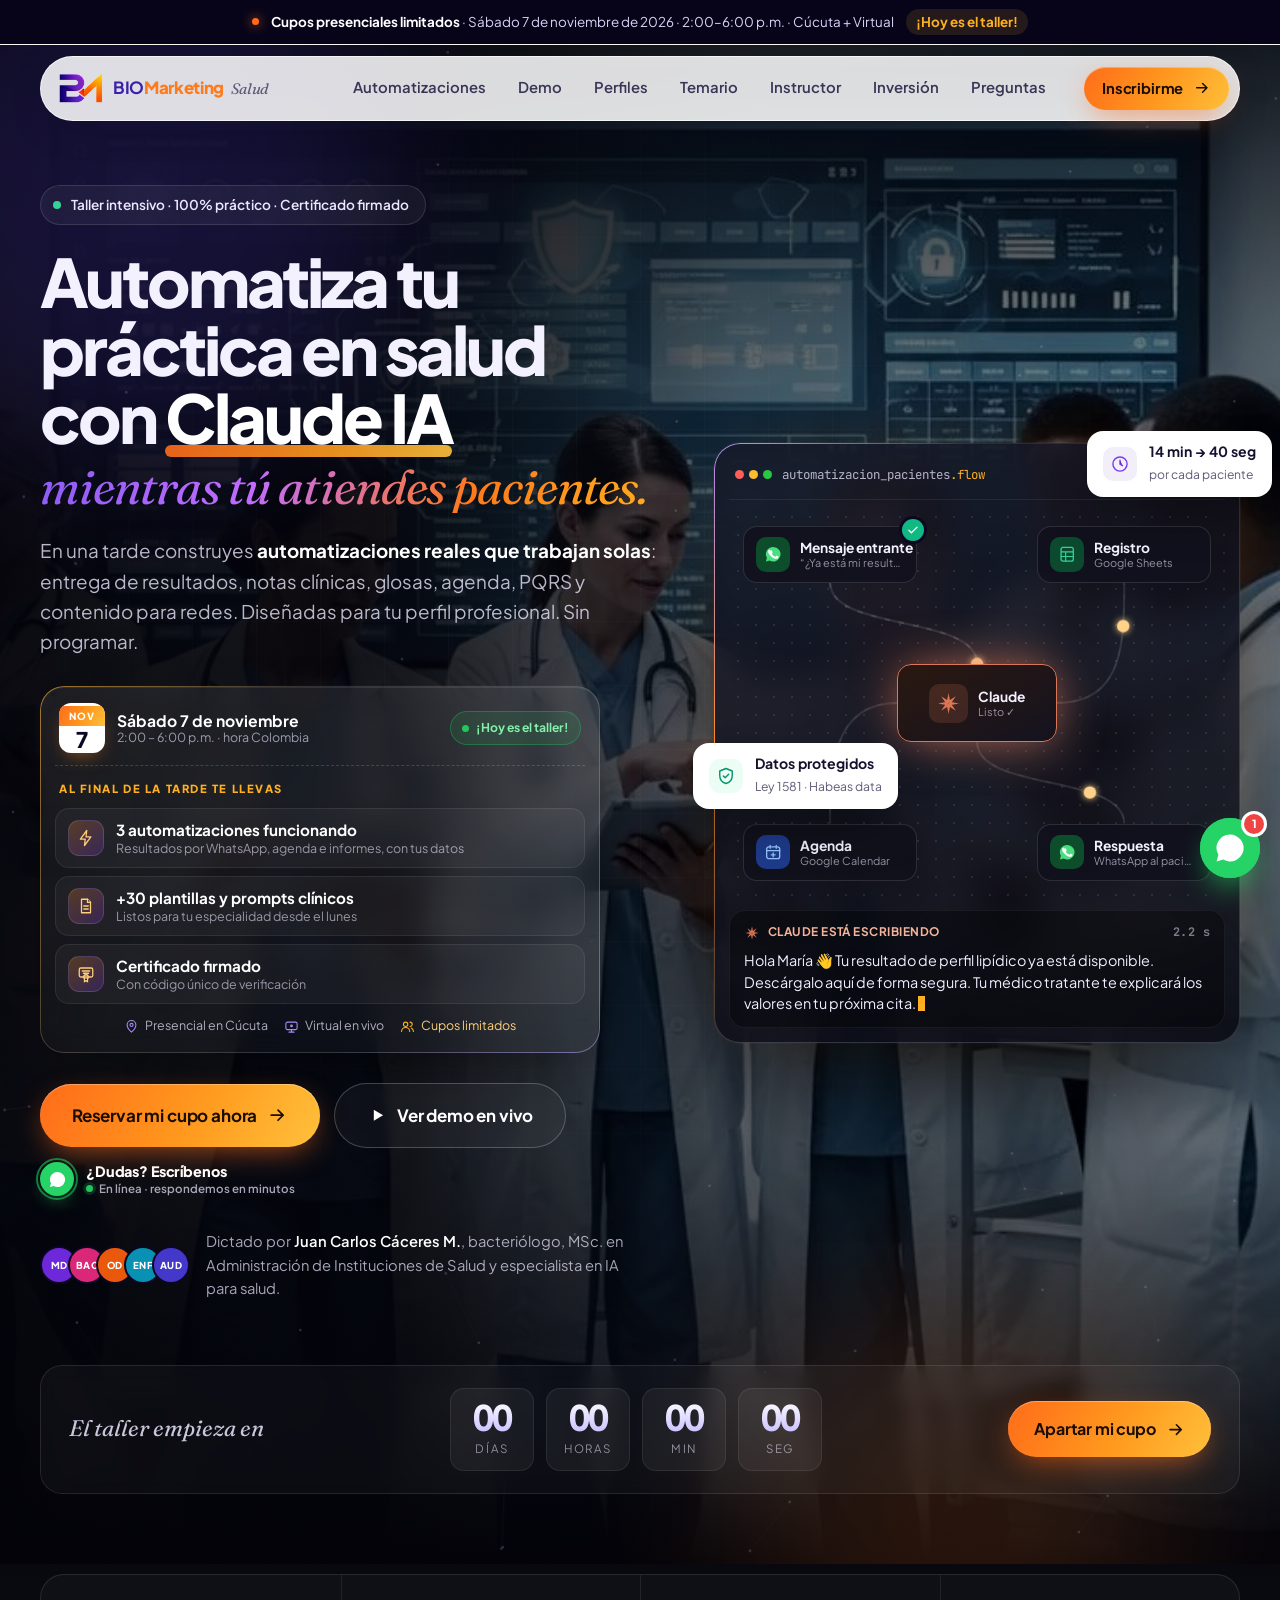
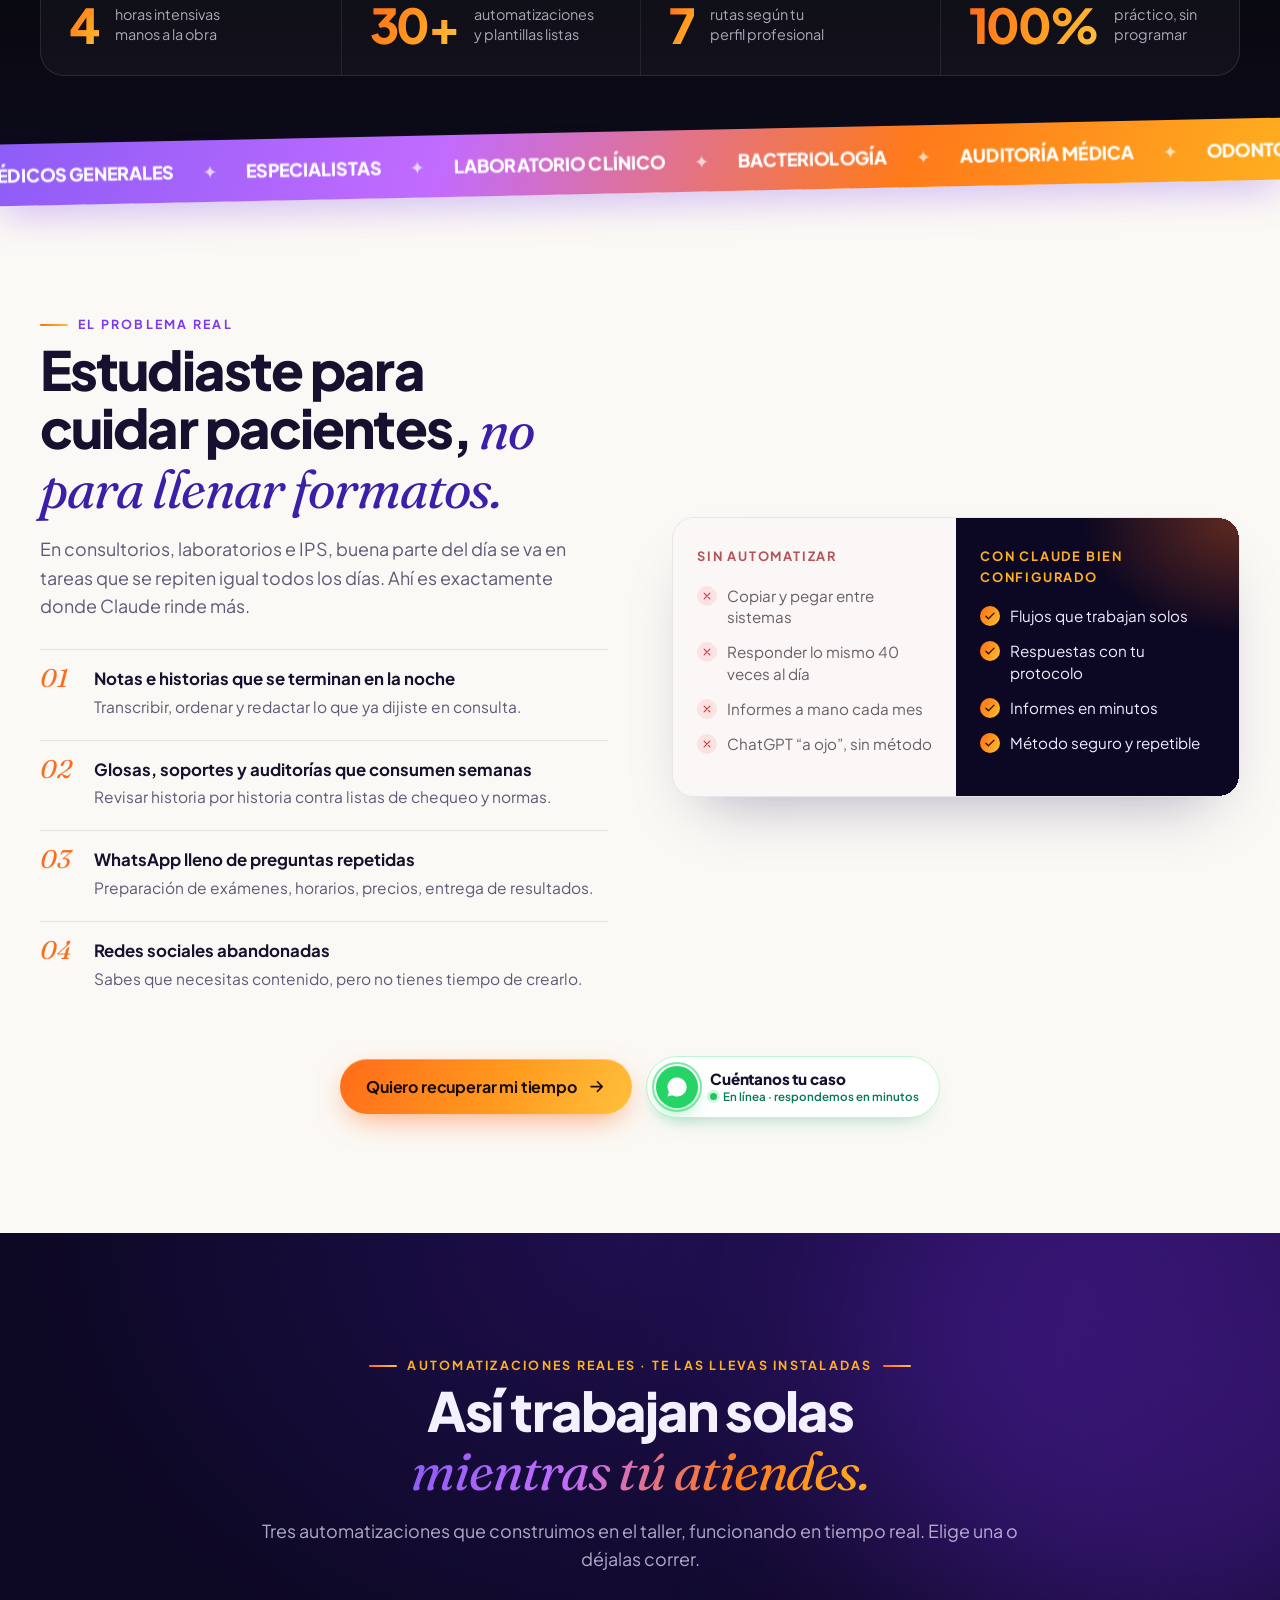
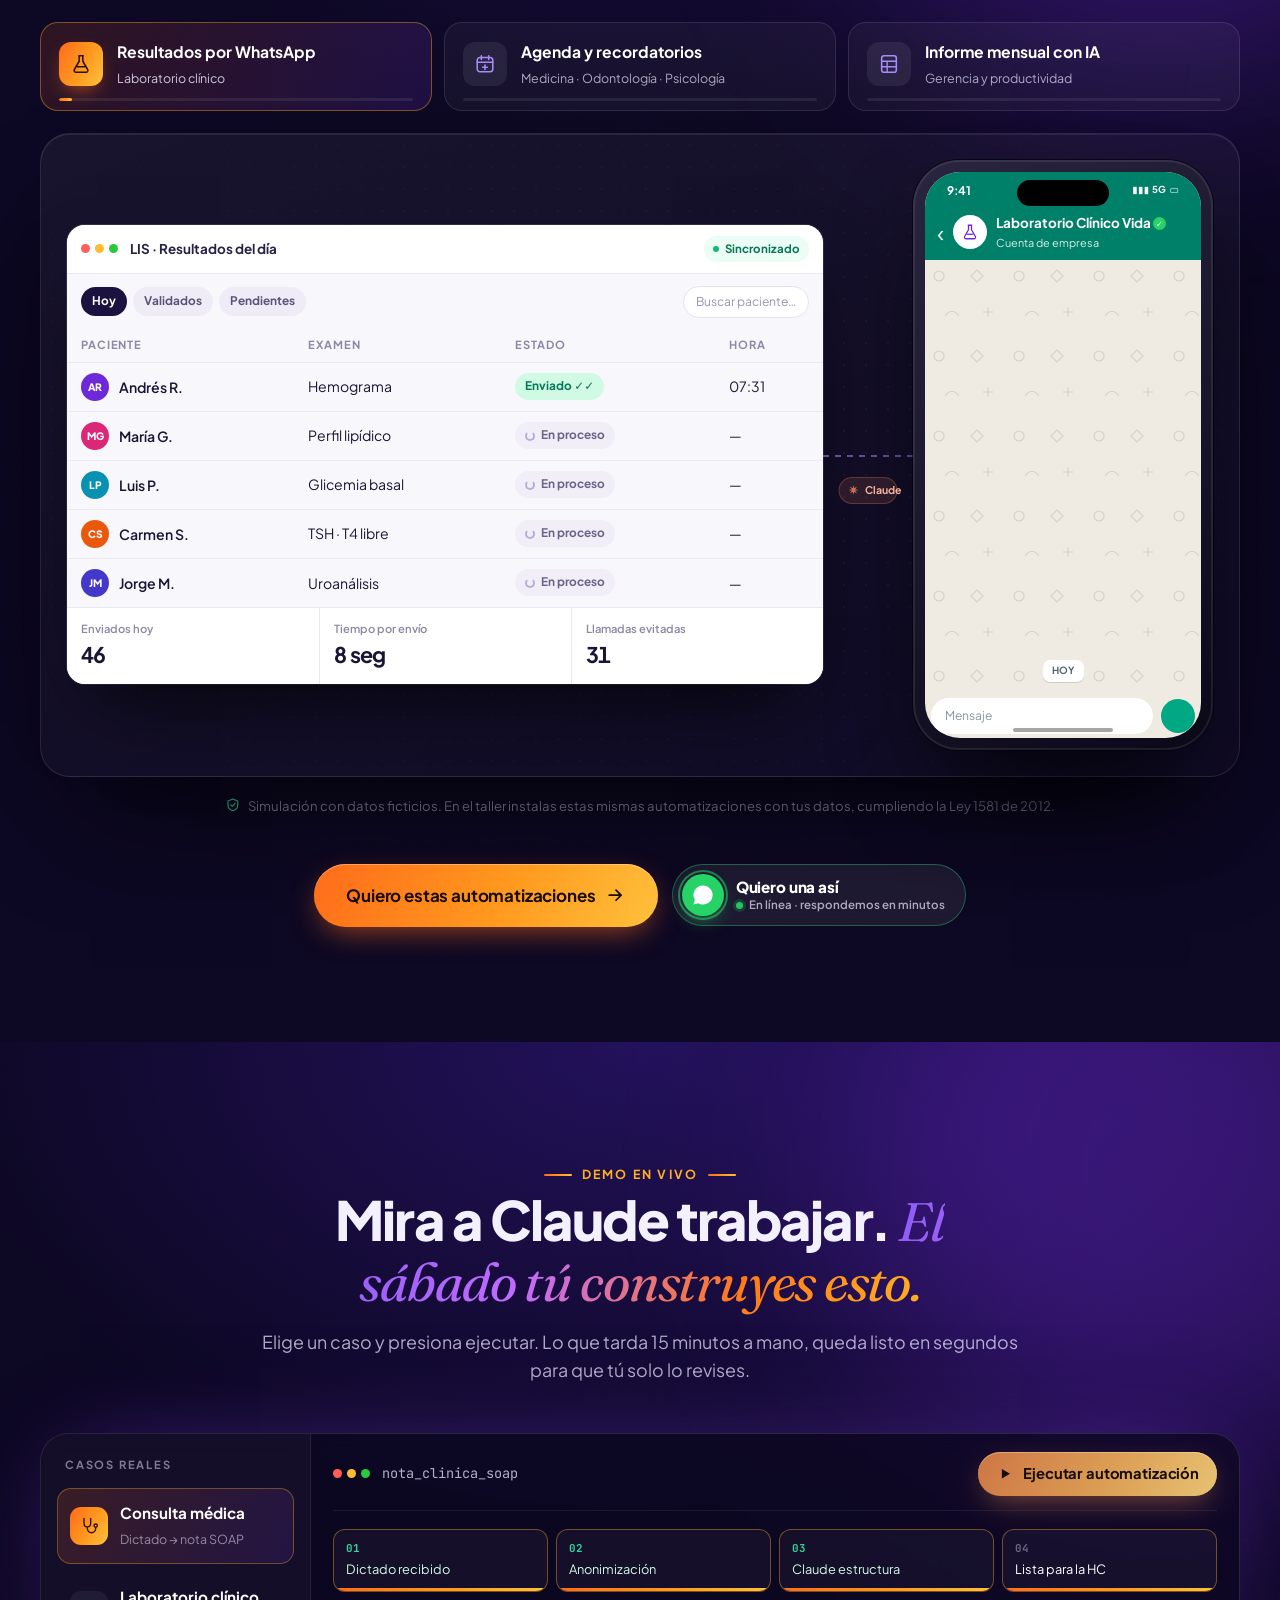
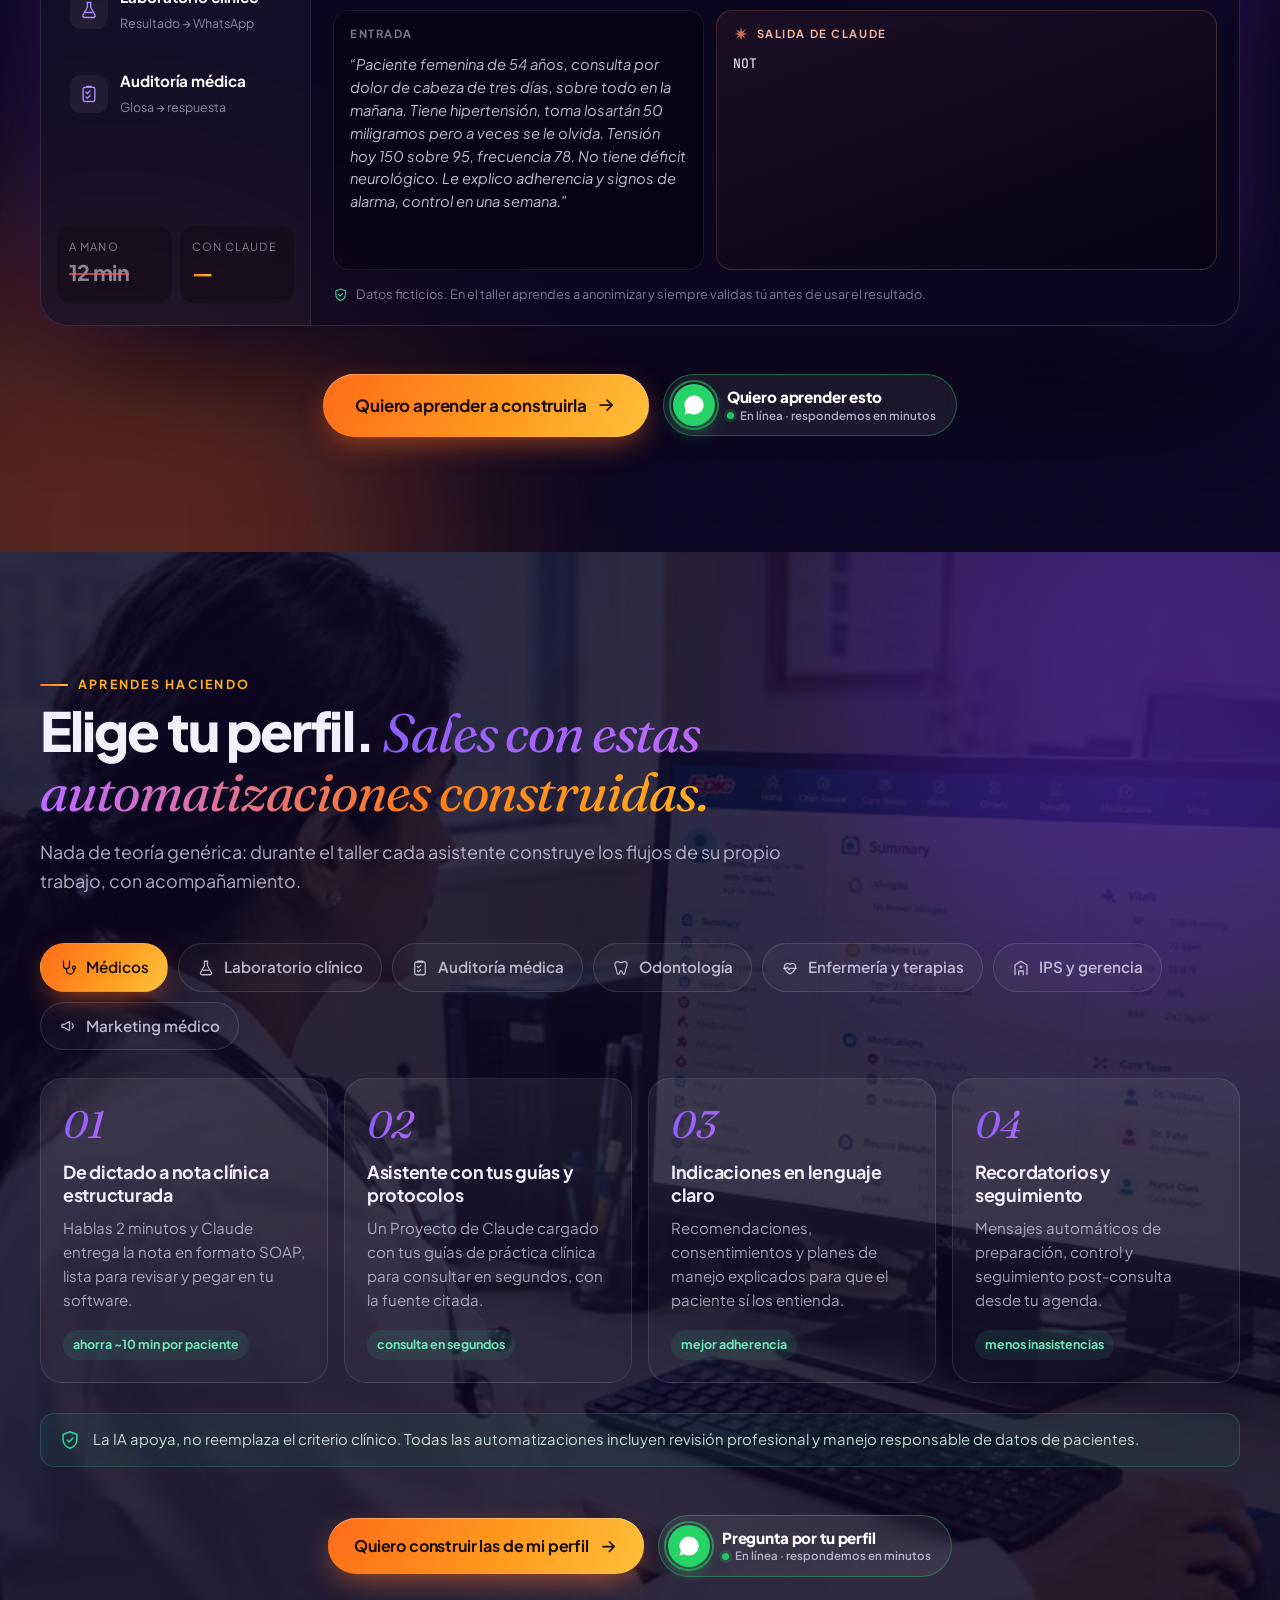
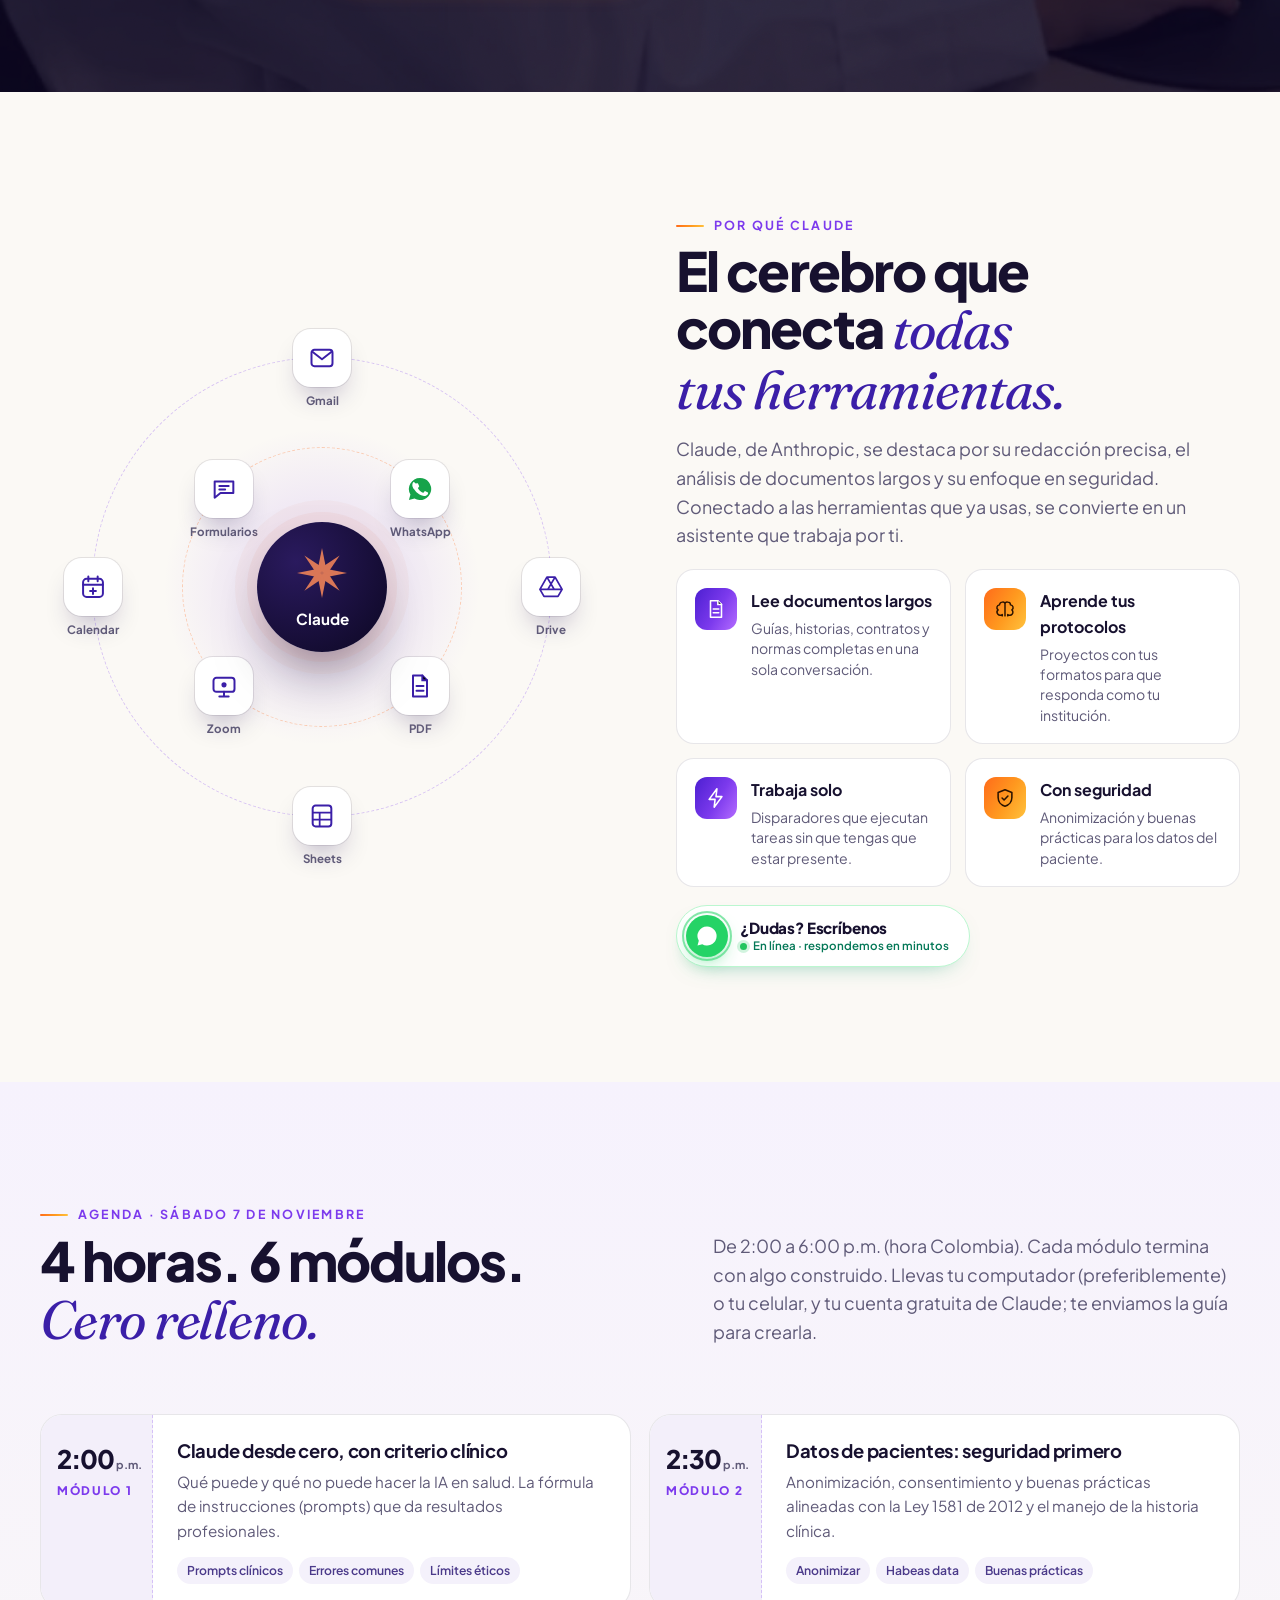
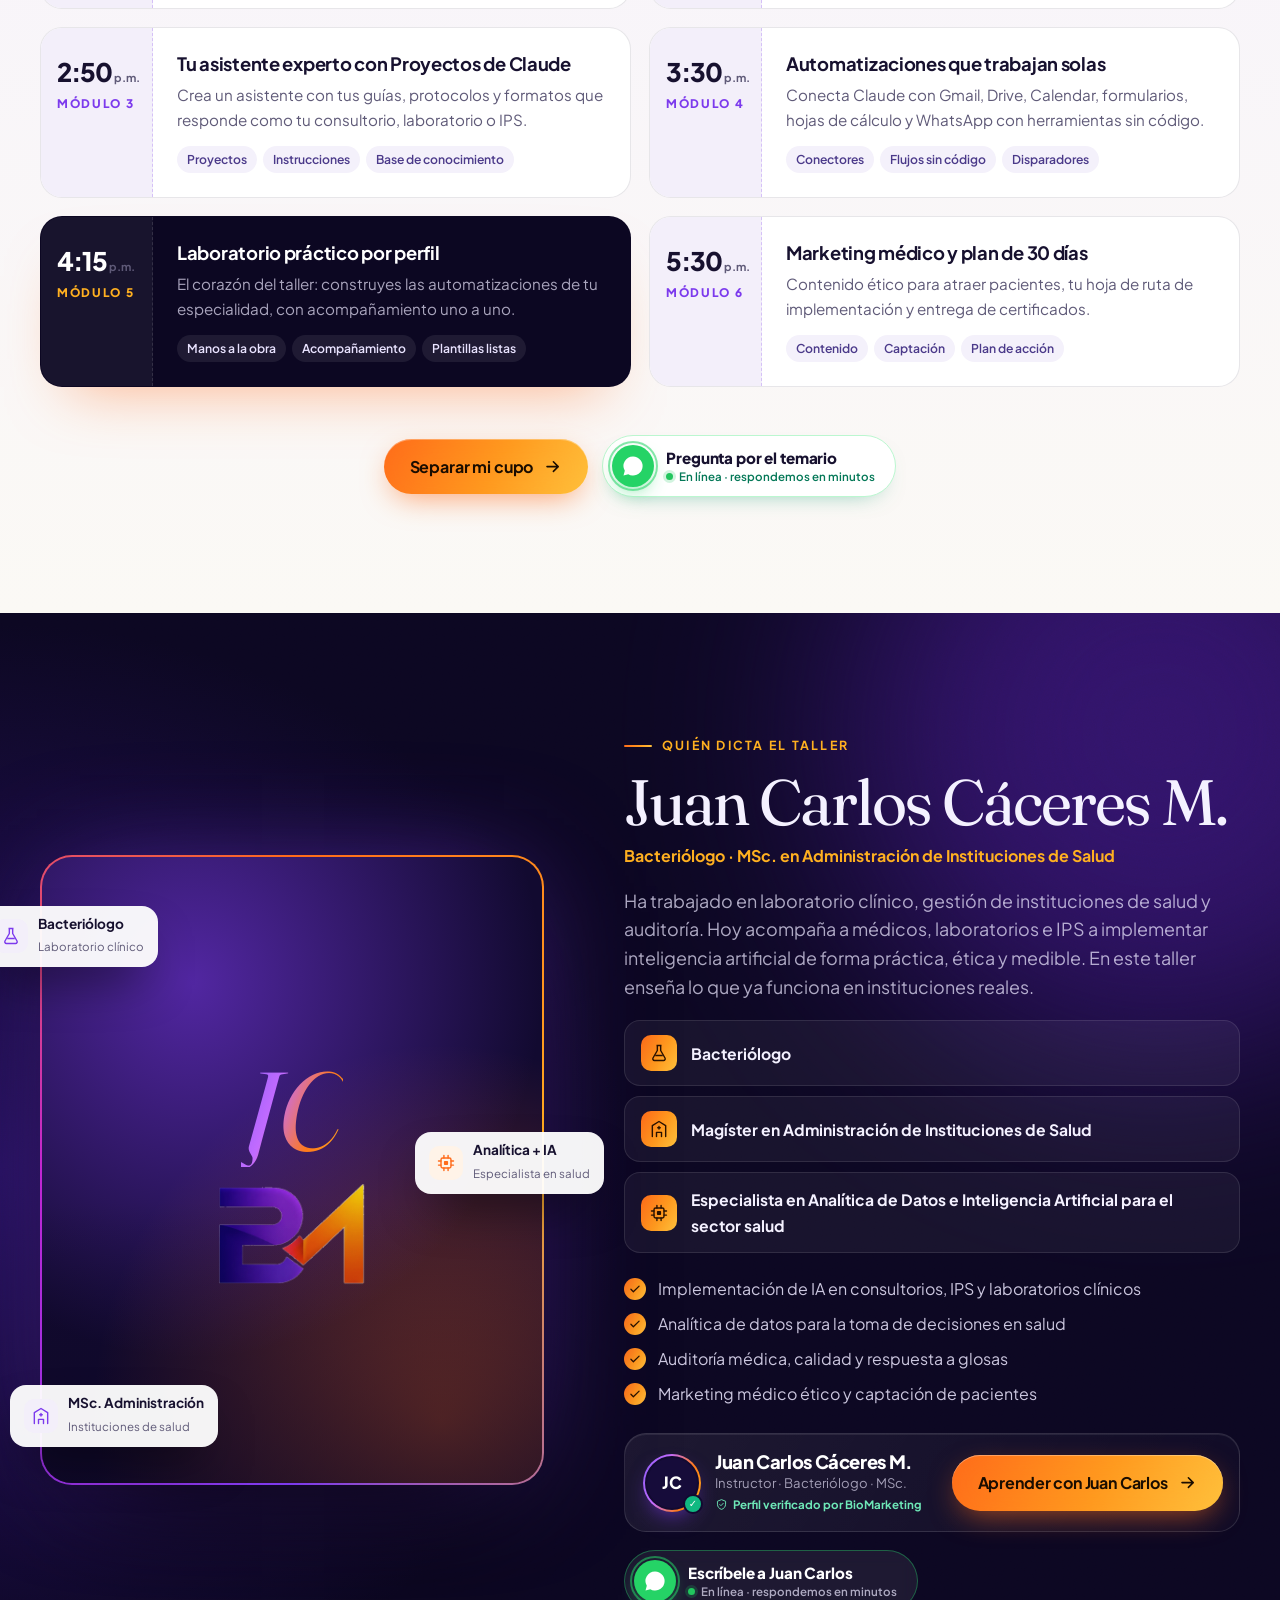
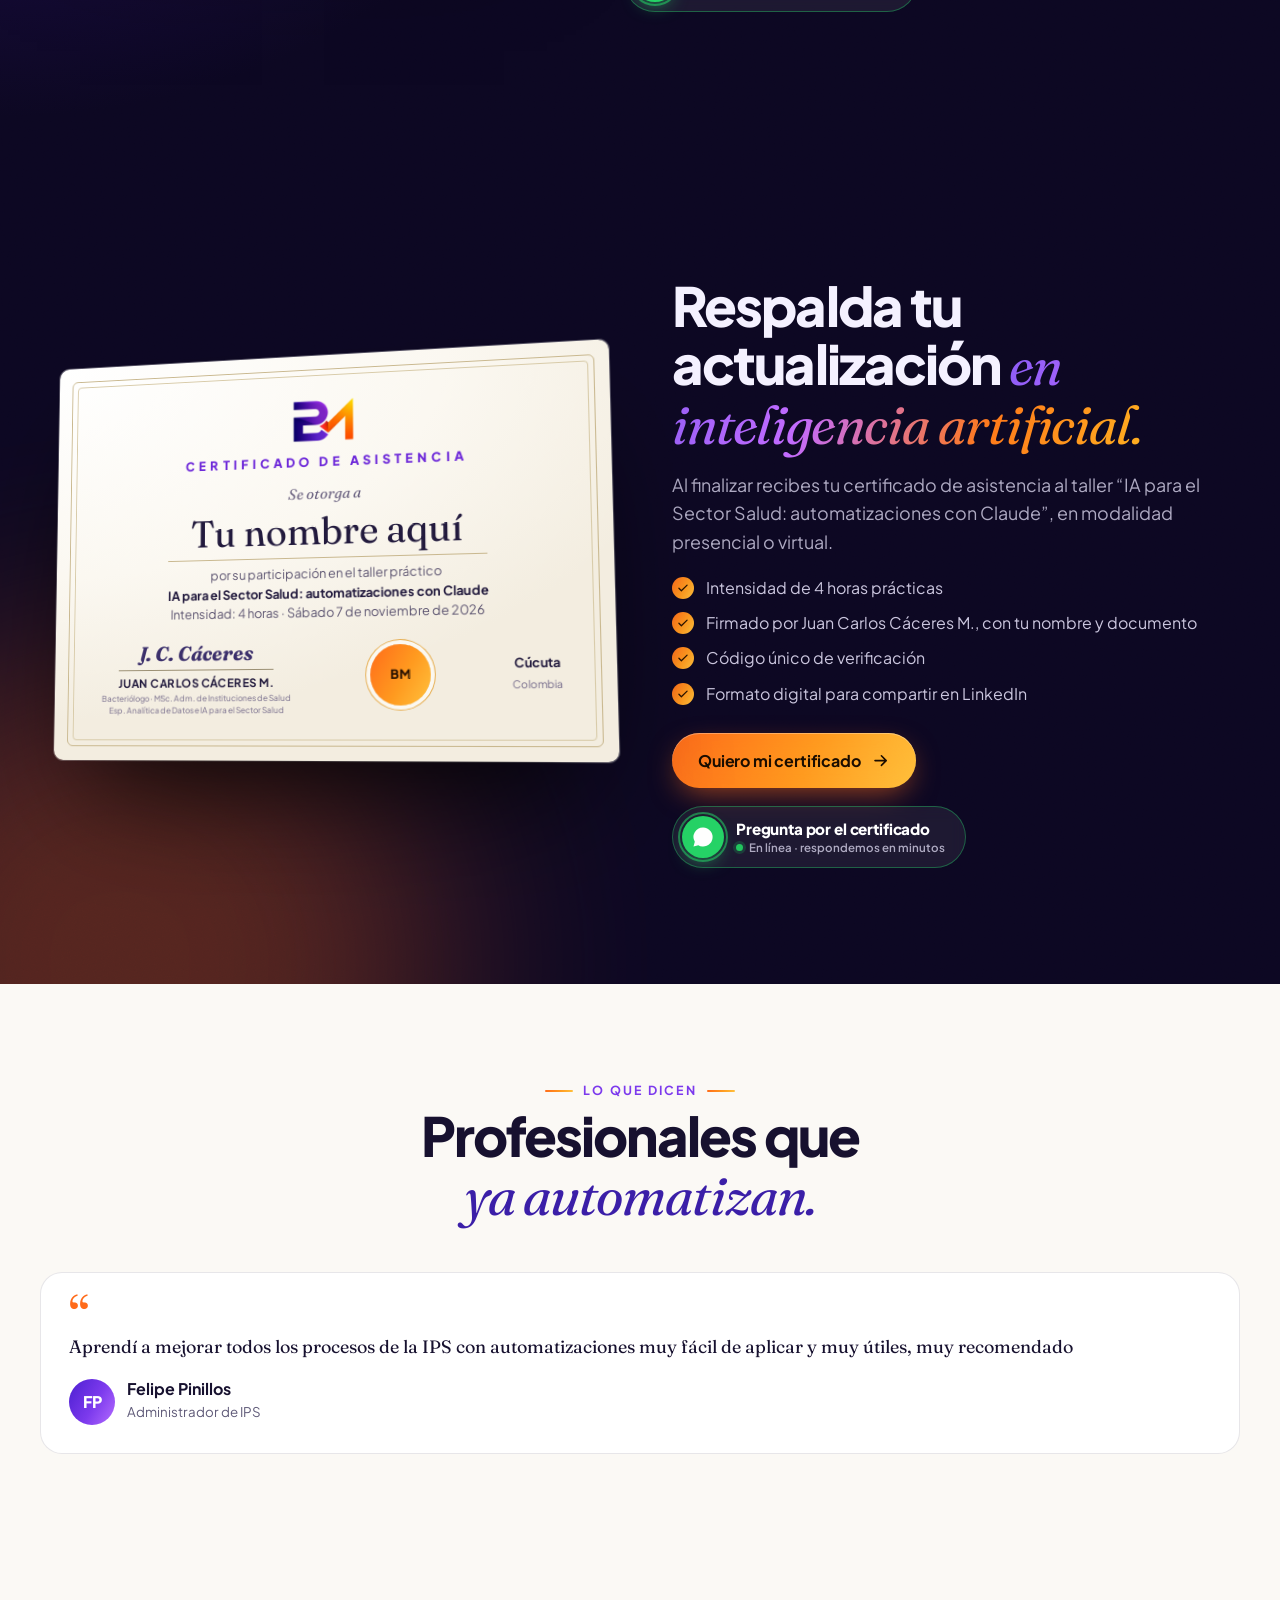
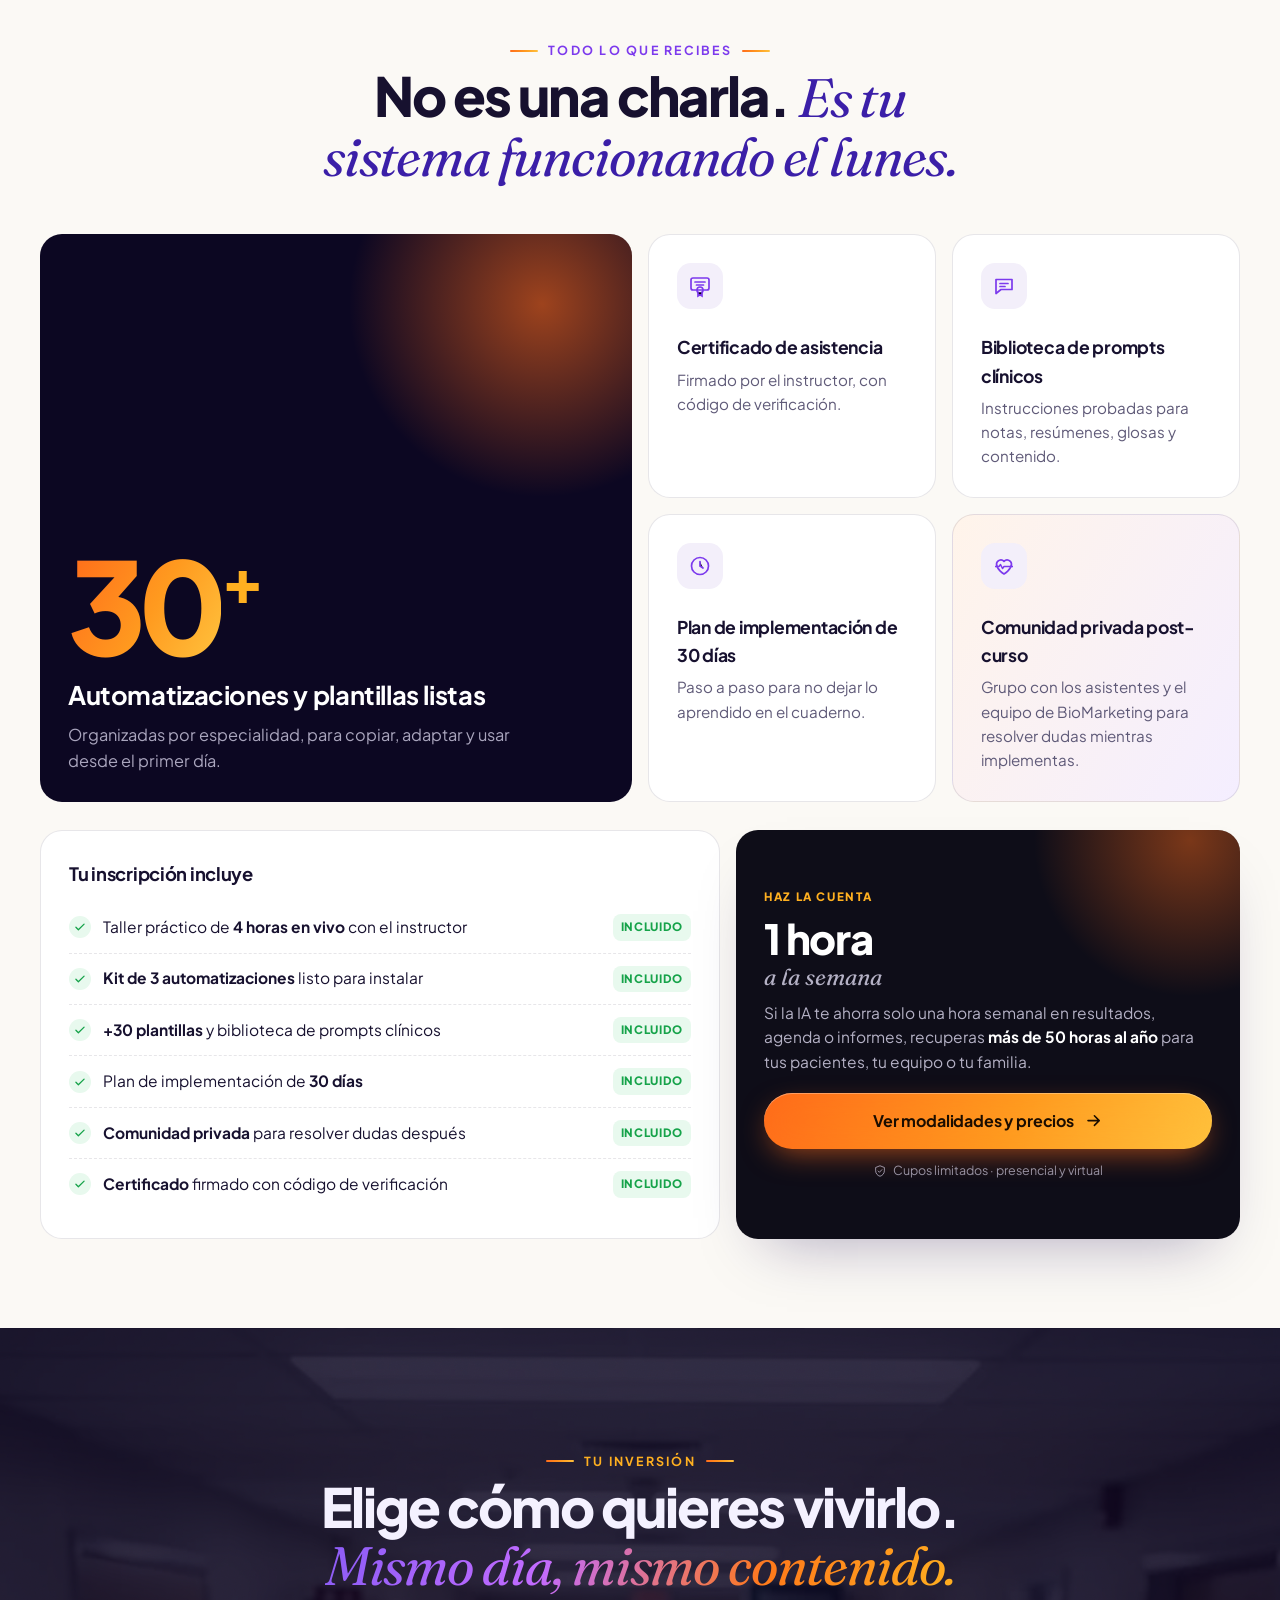
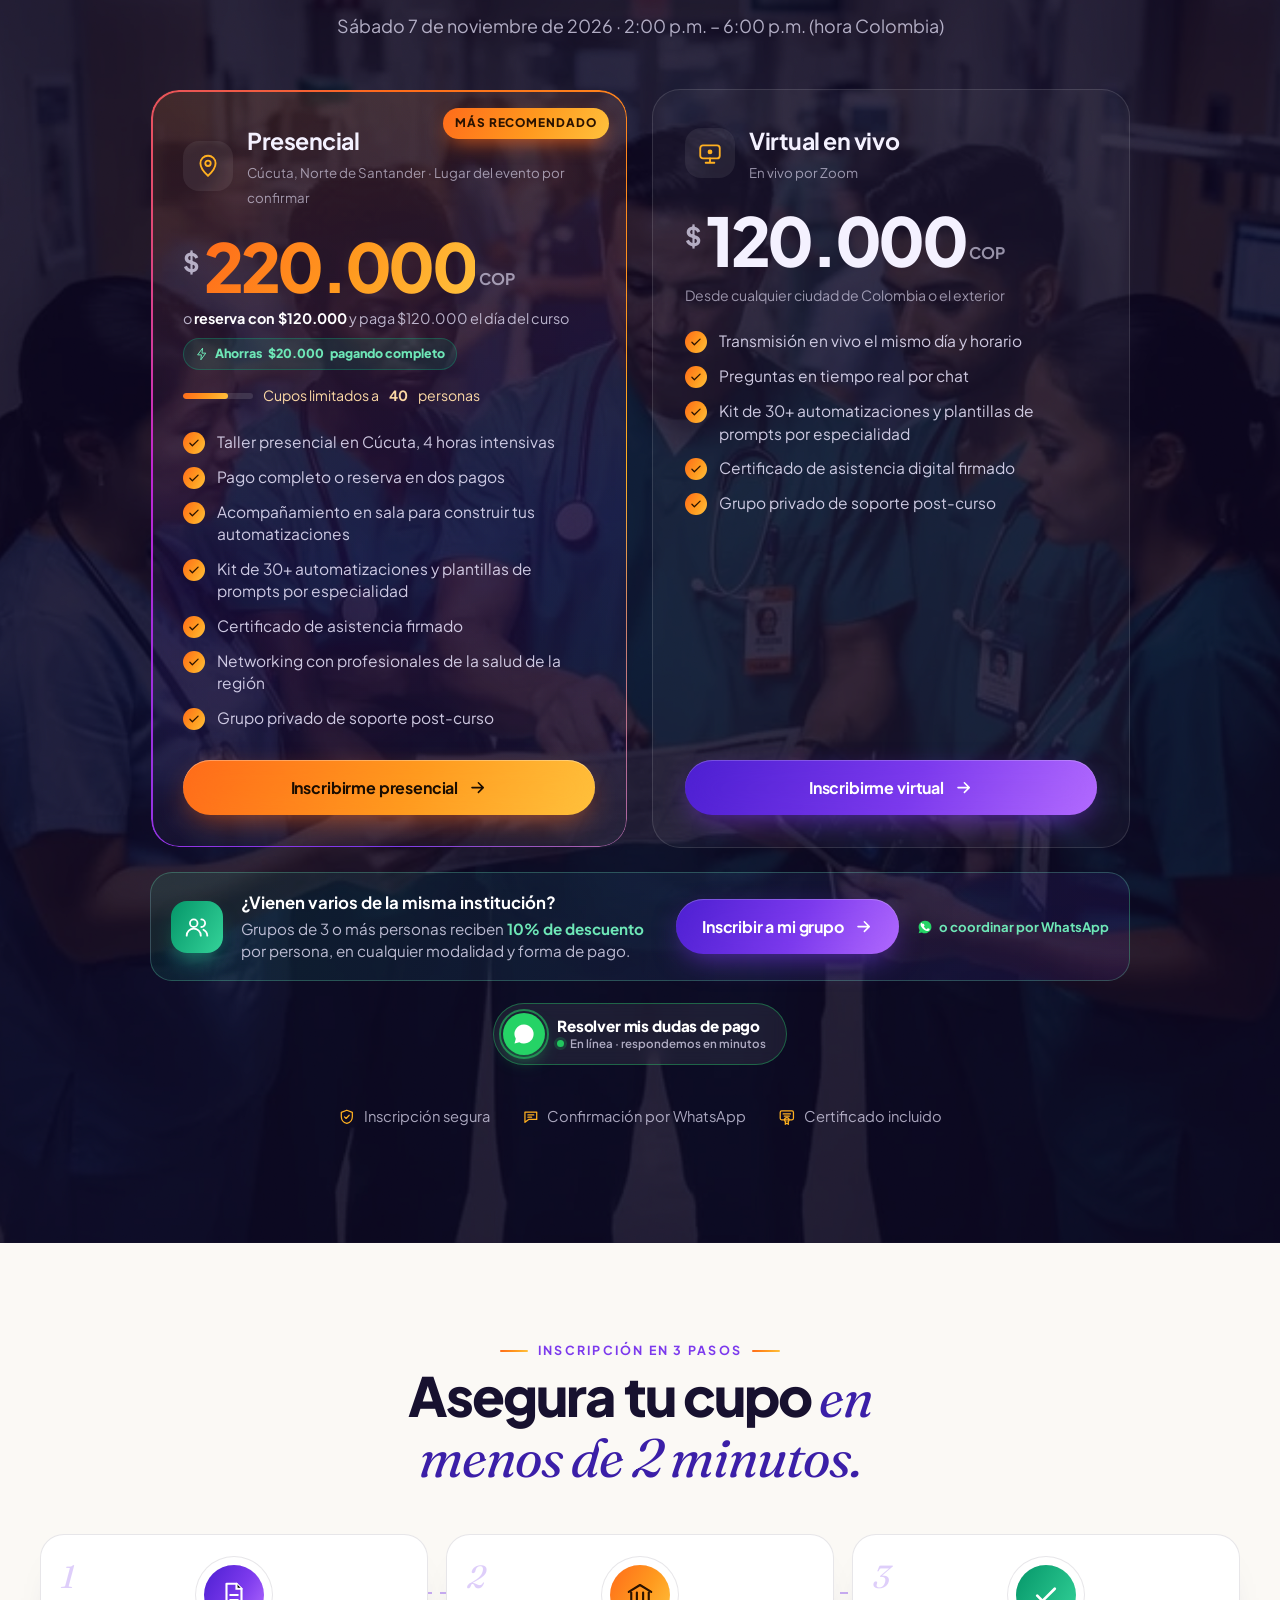
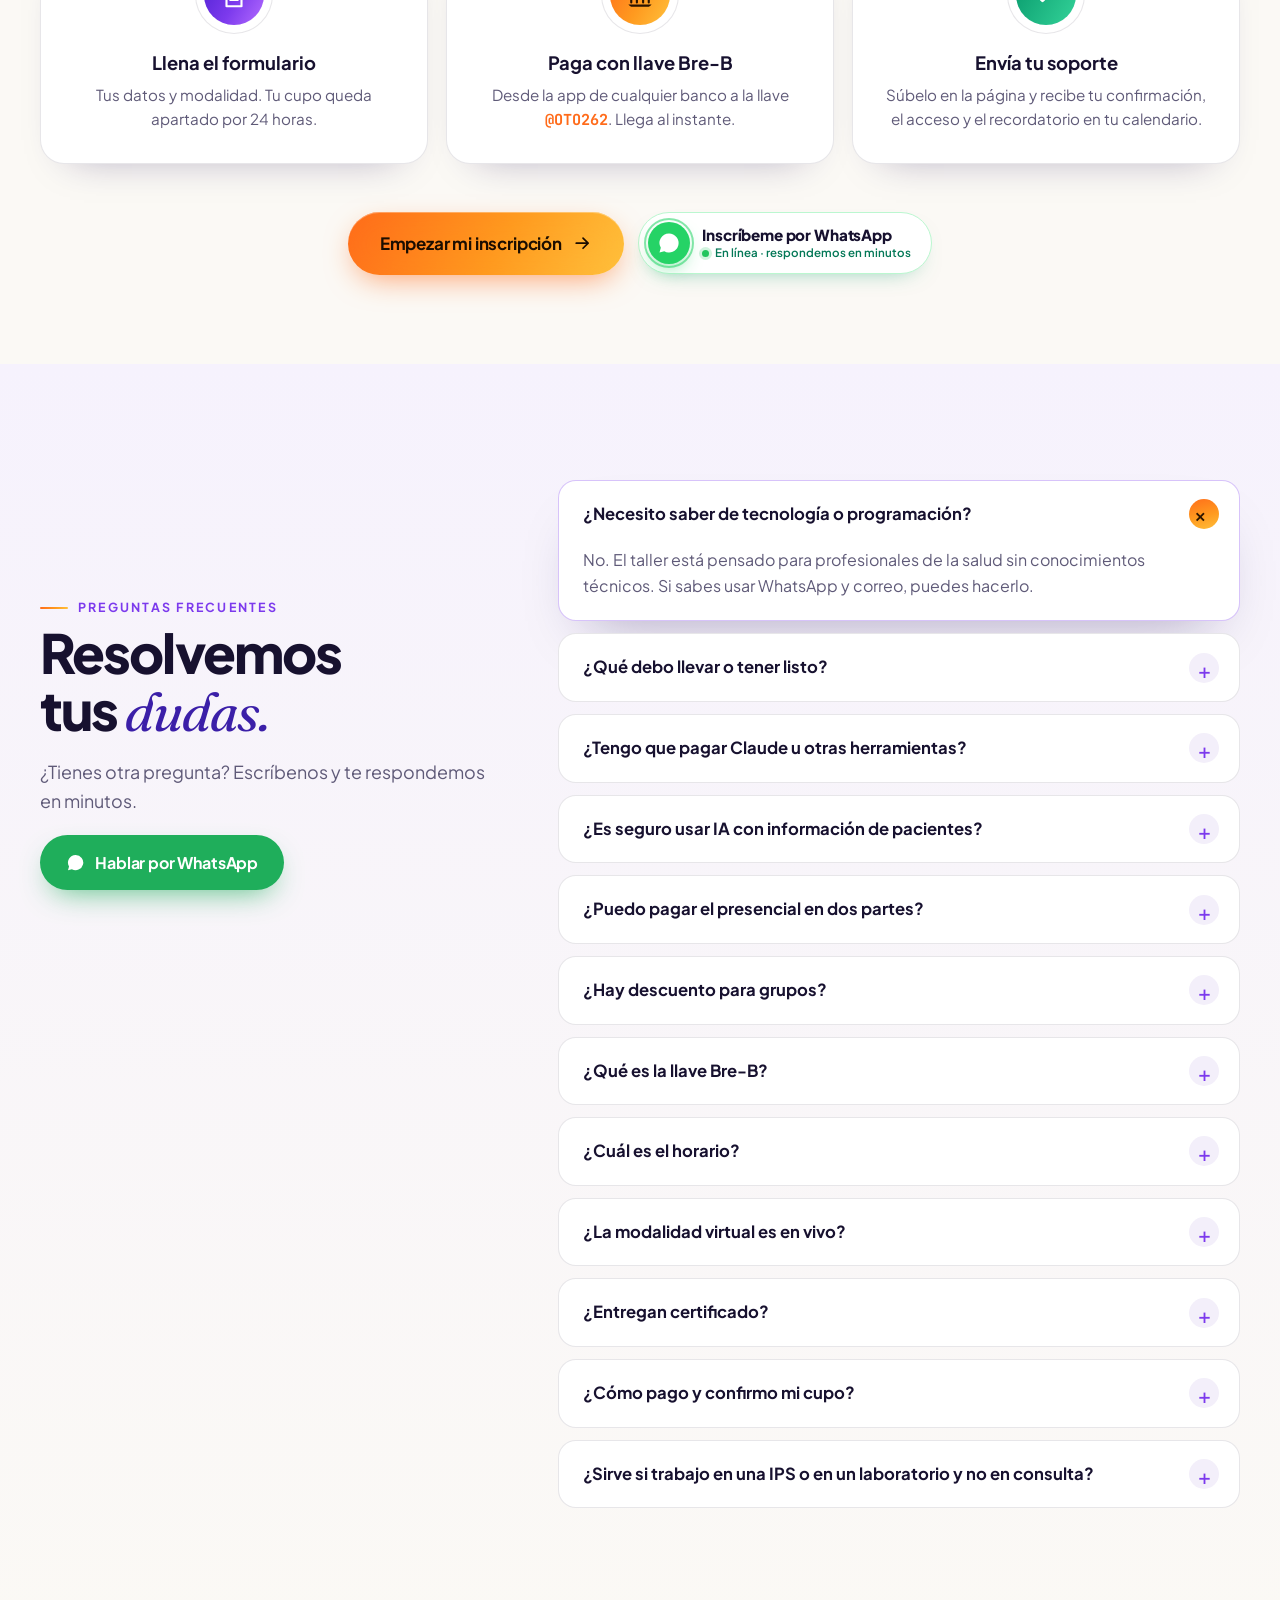
==== commit 6fb57803: "Pagos con ePayco (tarjeta, PSE, Nequi, Daviplata) junto a la llave Bre-B - Worker de Cloudflare: ses" ====
--- a/public/index.html
+++ b/public/index.html
@@ -14,7 +14,7 @@
   <link rel="preconnect" href="https://fonts.googleapis.com" />
   <link rel="preconnect" href="https://fonts.gstatic.com" crossorigin />
   <link href="https://fonts.googleapis.com/css2?family=Fraunces:ital,opsz,wght@0,9..144,400;0,9..144,600;1,9..144,400;1,9..144,600&family=JetBrains+Mono:wght@400;600&family=Plus+Jakarta+Sans:wght@400;500;600;700;800&display=swap" rel="stylesheet" />
-  <link rel="stylesheet" href="assets/css/styles.css?v=20261015a" />
+  <link rel="stylesheet" href="assets/css/styles.css?v=20261020a" />
 </head>
 <body>
 
@@ -50,6 +50,7 @@
   <symbol id="i-upload" viewBox="0 0 24 24"><path d="M12 15V4M7.5 8.5L12 4l4.5 4.5M4 15v3a2 2 0 0 0 2 2h12a2 2 0 0 0 2-2v-3" fill="none" stroke="currentColor" stroke-width="1.8" stroke-linecap="round" stroke-linejoin="round"/></symbol>
   <symbol id="i-play" viewBox="0 0 24 24"><path d="M8 5.5v13l11-6.5z" fill="currentColor"/></symbol>
   <symbol id="i-bank" viewBox="0 0 24 24"><path d="M3 9.5L12 4l9 5.5M5 10v8M9.5 10v8M14.5 10v8M19 10v8M3 20.5h18" fill="none" stroke="currentColor" stroke-width="1.7" stroke-linecap="round" stroke-linejoin="round"/></symbol>
+  <symbol id="i-card" viewBox="0 0 24 24"><rect x="2.5" y="5" width="19" height="14" rx="2.5" fill="none" stroke="currentColor" stroke-width="1.7"/><path d="M2.5 9.5h19M6 15h4" fill="none" stroke="currentColor" stroke-width="1.7" stroke-linecap="round"/></symbol>
   <symbol id="i-lock" viewBox="0 0 24 24"><rect x="5" y="10.5" width="14" height="10" rx="2.5" fill="none" stroke="currentColor" stroke-width="1.7"/><path d="M8 10.5V8a4 4 0 0 1 8 0v2.5" fill="none" stroke="currentColor" stroke-width="1.7"/><circle cx="12" cy="15.5" r="1.5" fill="currentColor"/></symbol>
   <symbol id="i-star" viewBox="0 0 24 24"><path d="M12 3.5l2.6 5.4 5.9.8-4.3 4.1 1 5.9L12 17l-5.2 2.7 1-5.9-4.3-4.1 5.9-.8z" fill="currentColor"/></symbol>
   <symbol id="i-gcal" viewBox="0 0 24 24"><rect x="3.5" y="5" width="17" height="15.5" rx="3" fill="none" stroke="currentColor" stroke-width="1.7"/><path d="M3.5 10h17M8 3v4M16 3v4M12 13v5M9.5 15.5h5" stroke="currentColor" stroke-width="1.7" stroke-linecap="round"/></symbol>
@@ -993,6 +994,22 @@
           <div class="pay__timer" data-p-timer><b>23</b>:<b>59</b>:<b>59</b></div>
         </div>
 
+        <div class="pmethods" data-pmethods hidden role="tablist" aria-label="Método de pago">
+          <button type="button" class="pmethod is-on" data-method="breb" role="tab" aria-selected="true">
+            <span class="pmethod__ic pmethod__ic--breb"><svg><use href="#i-bolt"/></svg></span>
+            <span class="pmethod__txt"><b>Llave Bre-B</b><small>Transferencia inmediata</small></span>
+            <span class="pmethod__tag">Sin comisión</span>
+            <i class="pmethod__radio"></i>
+          </button>
+          <button type="button" class="pmethod" data-method="epayco" role="tab" aria-selected="false">
+            <span class="pmethod__ic pmethod__ic--card"><svg><use href="#i-card"/></svg></span>
+            <span class="pmethod__txt"><b>Tarjeta, PSE y más</b><small>Crédito, débito, Nequi, Daviplata</small></span>
+            <span class="pmethod__tag pmethod__tag--v">Cuotas</span>
+            <i class="pmethod__radio"></i>
+          </button>
+        </div>
+
+        <div class="pm-panel" data-panel="breb">
         <div class="bcard" data-tilt>
           <div class="bcard__shine"></div>
           <div class="bcard__top"><span class="bcard__type">LLAVE BRE-B</span><span class="bcard__chip"></span></div>
@@ -1023,6 +1040,35 @@
         <p class="form-error" data-p-error role="alert"></p>
         <button class="btn btn--glow btn--block btn--lg" data-p-send><span class="btn__label">Enviar soporte y confirmar mi cupo</span><svg><use href="#i-arrow"/></svg></button>
         <a class="pay__alt" data-p-wa href="#" target="_blank" rel="noopener"><svg><use href="#i-wa"/></svg>Prefiero enviar el soporte por WhatsApp</a>
+        </div>
+
+        <div class="pm-panel" data-panel="epayco" hidden>
+          <div class="epc">
+            <div class="epc__top">
+              <span class="epc__lock"><svg><use href="#i-lock"/></svg>Pago 100% seguro</span>
+              <span class="epc__by">Procesado por <b>ePayco</b></span>
+            </div>
+            <div class="epc__amount"><small>Total a pagar · <span data-e-mode></span></small><b data-e-amount>$220.000</b><span class="epc__note" data-e-note></span></div>
+            <div class="epc__brands" aria-label="Medios aceptados">
+              <span class="brand-b brand-b--visa">VISA</span>
+              <span class="brand-b brand-b--mc"><i></i><i></i></span>
+              <span class="brand-b brand-b--amex">AMEX</span>
+              <span class="brand-b brand-b--pse">PSE</span>
+              <span class="brand-b brand-b--nequi">Nequi</span>
+              <span class="brand-b brand-b--dp">Daviplata</span>
+              <span class="brand-b brand-b--more">+ efectivo</span>
+            </div>
+            <ul class="epc__list">
+              <li><svg><use href="#i-check"/></svg><span>Tarjetas de crédito <b>a cuotas</b> y débito</span></li>
+              <li><svg><use href="#i-check"/></svg><span>PSE desde cualquier banco colombiano</span></li>
+              <li><svg><use href="#i-check"/></svg><span>Confirmación automática: <b>sin enviar comprobante</b></span></li>
+            </ul>
+          </div>
+          <p class="form-error" data-e-error role="alert"></p>
+          <button class="btn btn--glow btn--block btn--lg btn--pay" data-e-pay><svg><use href="#i-lock"/></svg><span class="btn__label">Pagar <span data-e-amount2>$220.000</span> de forma segura</span></button>
+          <p class="epc__foot" data-e-foot>Se abre la ventana segura de ePayco. Al terminar vuelves aquí y tu cupo queda confirmado.</p>
+        </div>
+
         <button class="pay__reset" data-p-reset type="button">+ Inscribir a otra persona</button>
       </div>
 
@@ -1051,9 +1097,9 @@
 <div class="copy-toast" data-copy-toast>Copiado ✓</div>
 
 <script src="assets/js/site-config.js"></script>
-<script src="assets/js/store.js?v=20261015a"></script>
-<script src="assets/js/main.js?v=20261015a"></script>
-<script src="assets/js/live.js?v=20261015a"></script>
-<script src="assets/js/whatsapp.js?v=20261015a"></script>
+<script src="assets/js/store.js?v=20261020a"></script>
+<script src="assets/js/main.js?v=20261020a"></script>
+<script src="assets/js/live.js?v=20261020a"></script>
+<script src="assets/js/whatsapp.js?v=20261020a"></script>
 </body>
 </html>
--- a/public/assets/css/styles.css
+++ b/public/assets/css/styles.css
@@ -1573,3 +1573,63 @@
   .stack__bridge { padding: 26px 20px; text-align: center; }
   .ticket__wins li { padding: 10px; }
 }
+
+/* ===== Pago: selector de método (Bre-B / ePayco) ===== */
+.pmethods { display: grid; grid-template-columns: 1fr 1fr; gap: 10px; margin: 0 0 18px; }
+.pmethod { position: relative; display: grid; grid-template-columns: auto 1fr; grid-template-rows: auto auto; column-gap: 10px; row-gap: 8px; align-items: center;
+  padding: 14px 14px 12px; border-radius: 18px; text-align: left; cursor: pointer; font: inherit; color: var(--text);
+  background: #fff; border: 1.5px solid var(--line); box-shadow: 0 1px 0 rgba(23,17,47,.03); transition: border-color .25s, box-shadow .3s, transform .3s var(--ease); }
+.pmethod:hover { transform: translateY(-2px); border-color: rgba(124,58,237,.35); }
+.pmethod.is-on { border-color: var(--violet); box-shadow: 0 0 0 4px rgba(124,58,237,.12), 0 14px 30px -18px rgba(76,31,209,.55); }
+.pmethod__ic { grid-row: 1; display: grid; place-items: center; width: 38px; height: 38px; border-radius: 12px; }
+.pmethod__ic svg { width: 20px; height: 20px; }
+.pmethod__ic--breb { background: linear-gradient(140deg, #ff7a1a, #ffb020); color: #fff; }
+.pmethod__ic--card { background: linear-gradient(140deg, #4c1fd1, #8b5cf6); color: #fff; }
+.pmethod__txt { display: flex; flex-direction: column; line-height: 1.25; min-width: 0; padding-right: 18px; }
+.pmethod__txt b { font-size: .95rem; }
+.pmethod__txt small { font-size: .74rem; color: var(--muted); }
+.pmethod__tag { grid-column: 1 / -1; justify-self: start; font-size: .68rem; font-weight: 800; letter-spacing: .05em; text-transform: uppercase; padding: 3px 8px; border-radius: 7px; background: #e8f9ee; color: #15803d; }
+.pmethod__tag--v { background: var(--soft); color: var(--indigo); }
+.pmethod__radio { position: absolute; top: 12px; right: 12px; width: 18px; height: 18px; border-radius: 50%; border: 2px solid rgba(23,17,47,.2); transition: all .25s; }
+.pmethod.is-on .pmethod__radio { border-color: var(--violet); background: radial-gradient(circle, var(--violet) 0 45%, #fff 50%); }
+
+.epc { border-radius: 22px; padding: 18px; background: linear-gradient(180deg, #fbfaff, #f4f0ff); border: 1px solid rgba(124,58,237,.16); }
+.epc__top { display: flex; align-items: center; justify-content: space-between; gap: 10px; font-size: .78rem; }
+.epc__lock { display: inline-flex; align-items: center; gap: 6px; font-weight: 800; color: #15803d; }
+.epc__lock svg { width: 15px; height: 15px; }
+.epc__by { color: var(--muted); } .epc__by b { color: var(--text); }
+.epc__amount { margin: 14px 0 14px; padding: 16px; border-radius: 16px; background: #0e0d18; color: #fff; text-align: center; display: flex; flex-direction: column; gap: 2px; position: relative; overflow: hidden; }
+.epc__amount::before { content: ""; position: absolute; width: 240px; height: 240px; border-radius: 50%; top: -150px; right: -80px; background: radial-gradient(circle, rgba(139,92,246,.55), transparent 65%); }
+.epc__amount > * { position: relative; }
+.epc__amount small { font-size: .74rem; color: rgba(236,232,255,.65); }
+.epc__amount b { font-size: 2rem; font-weight: 800; letter-spacing: -.02em; }
+.epc__note { font-size: .76rem; color: #ffcf7a; }
+.epc__note:empty { display: none; }
+.epc__brands { display: flex; flex-wrap: wrap; justify-content: center; gap: 6px; margin-bottom: 14px; }
+.brand-b { display: inline-grid; place-items: center; height: 28px; min-width: 46px; padding: 0 9px; border-radius: 7px; background: #fff; border: 1px solid var(--line);
+  font-size: .72rem; font-weight: 900; letter-spacing: .02em; color: #1a1a2e; }
+.brand-b--visa { color: #1a1f71; font-style: italic; font-size: .82rem; letter-spacing: .04em; }
+.brand-b--mc { display: inline-flex; gap: 0; }
+.brand-b--mc i { width: 16px; height: 16px; border-radius: 50%; background: #eb001b; }
+.brand-b--mc i + i { background: #f79e1b; margin-left: -7px; mix-blend-mode: multiply; }
+.brand-b--amex { background: #1f72cd; color: #fff; border-color: #1f72cd; }
+.brand-b--pse { color: #0b4ea2; }
+.brand-b--nequi { background: #200020; color: #ff4fc2; border-color: #200020; font-weight: 800; }
+.brand-b--dp { color: #e30613; font-weight: 800; }
+.brand-b--more { font-weight: 700; color: var(--muted); }
+.epc__list { list-style: none; margin: 0; padding: 0; display: grid; gap: 7px; }
+.epc__list li { display: flex; align-items: center; gap: 9px; font-size: .86rem; color: #3a3456; }
+.epc__list svg { flex: none; width: 18px; height: 18px; padding: 3px; border-radius: 50%; background: #e8f9ee; color: #16a34a; }
+.btn--pay { margin-top: 14px; }
+.btn--pay > svg { width: 18px; height: 18px; }
+.epc__foot { margin: 10px 0 0; text-align: center; font-size: .78rem; color: var(--muted); }
+@media (max-width: 640px) {
+  .pmethods { gap: 8px; }
+  .pmethod { padding: 12px 10px 10px; grid-template-columns: 1fr; row-gap: 6px; }
+  .pmethod__txt { padding-right: 0; }
+  .pmethod__txt b { font-size: .88rem; }
+  .pmethod__txt small { font-size: .7rem; }
+  .pmethod__ic { width: 34px; height: 34px; }
+  .epc { padding: 14px; }
+  .epc__amount b { font-size: 1.75rem; }
+}
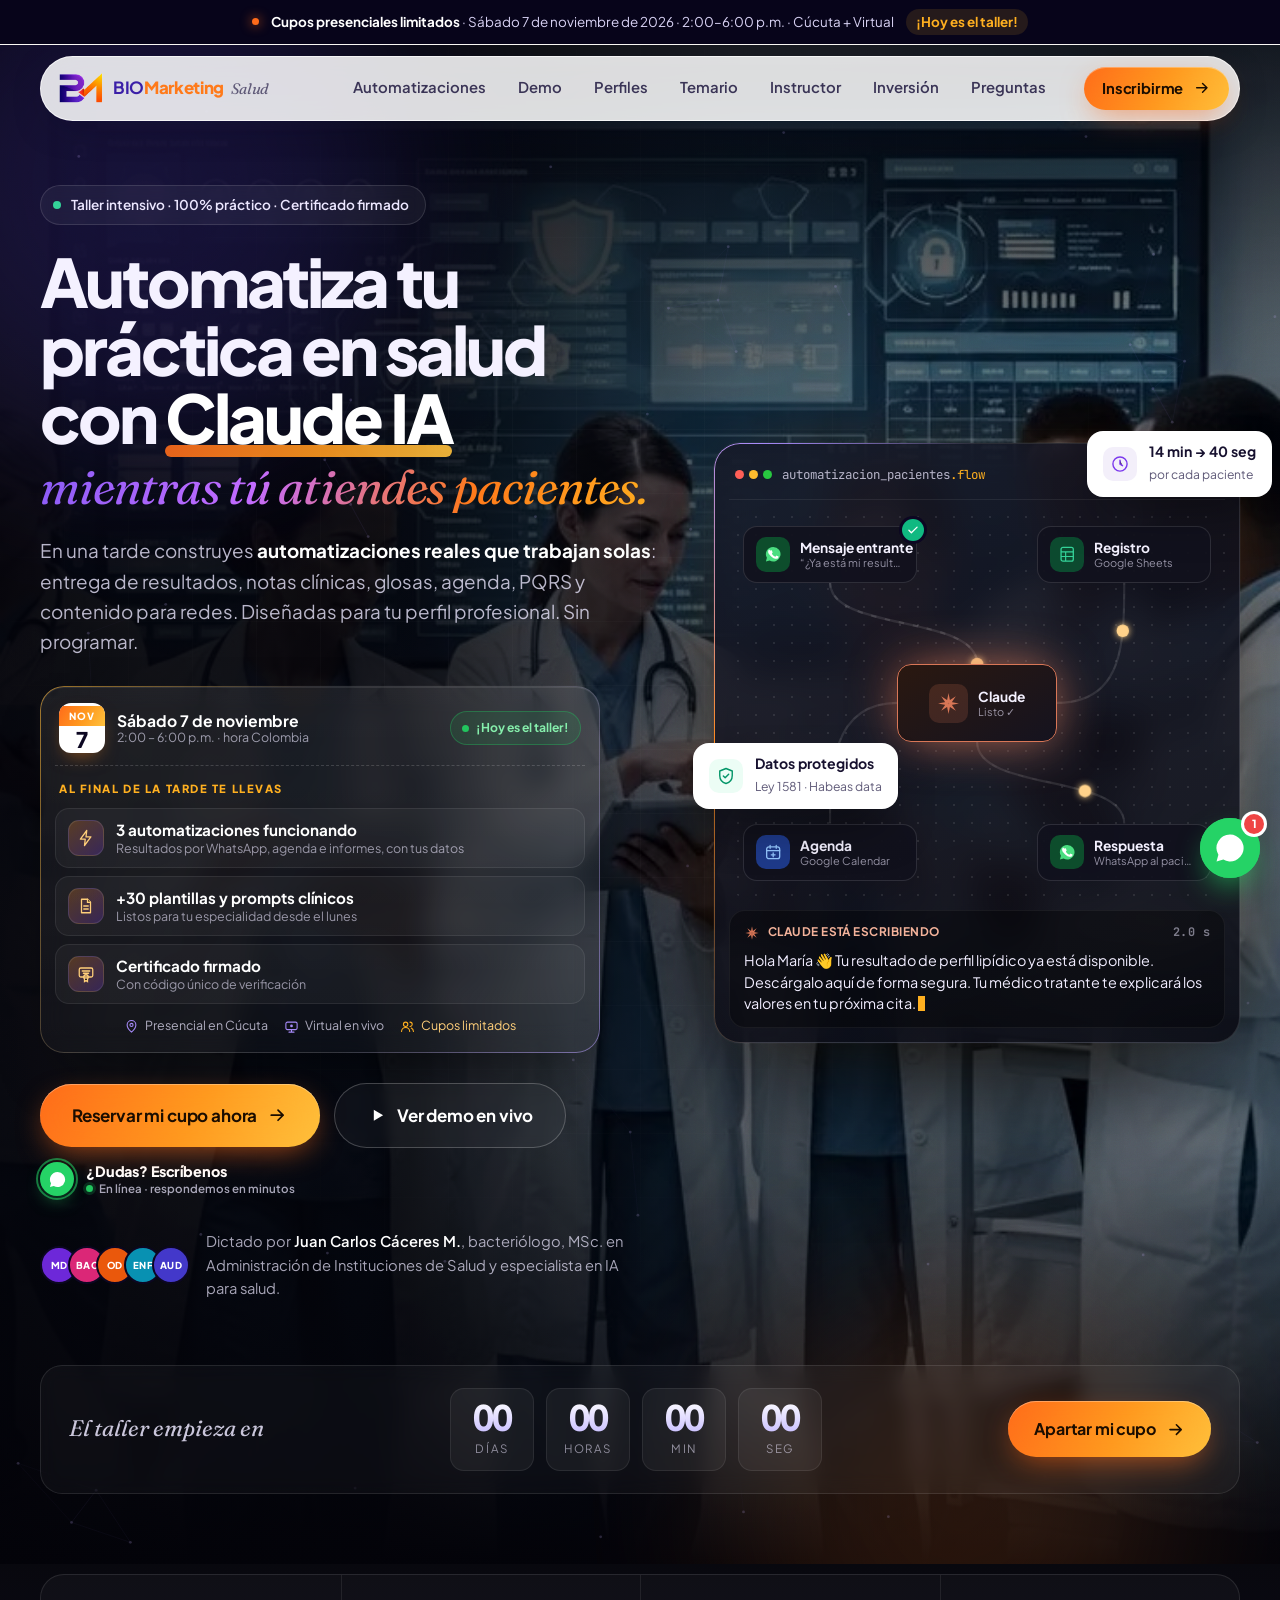
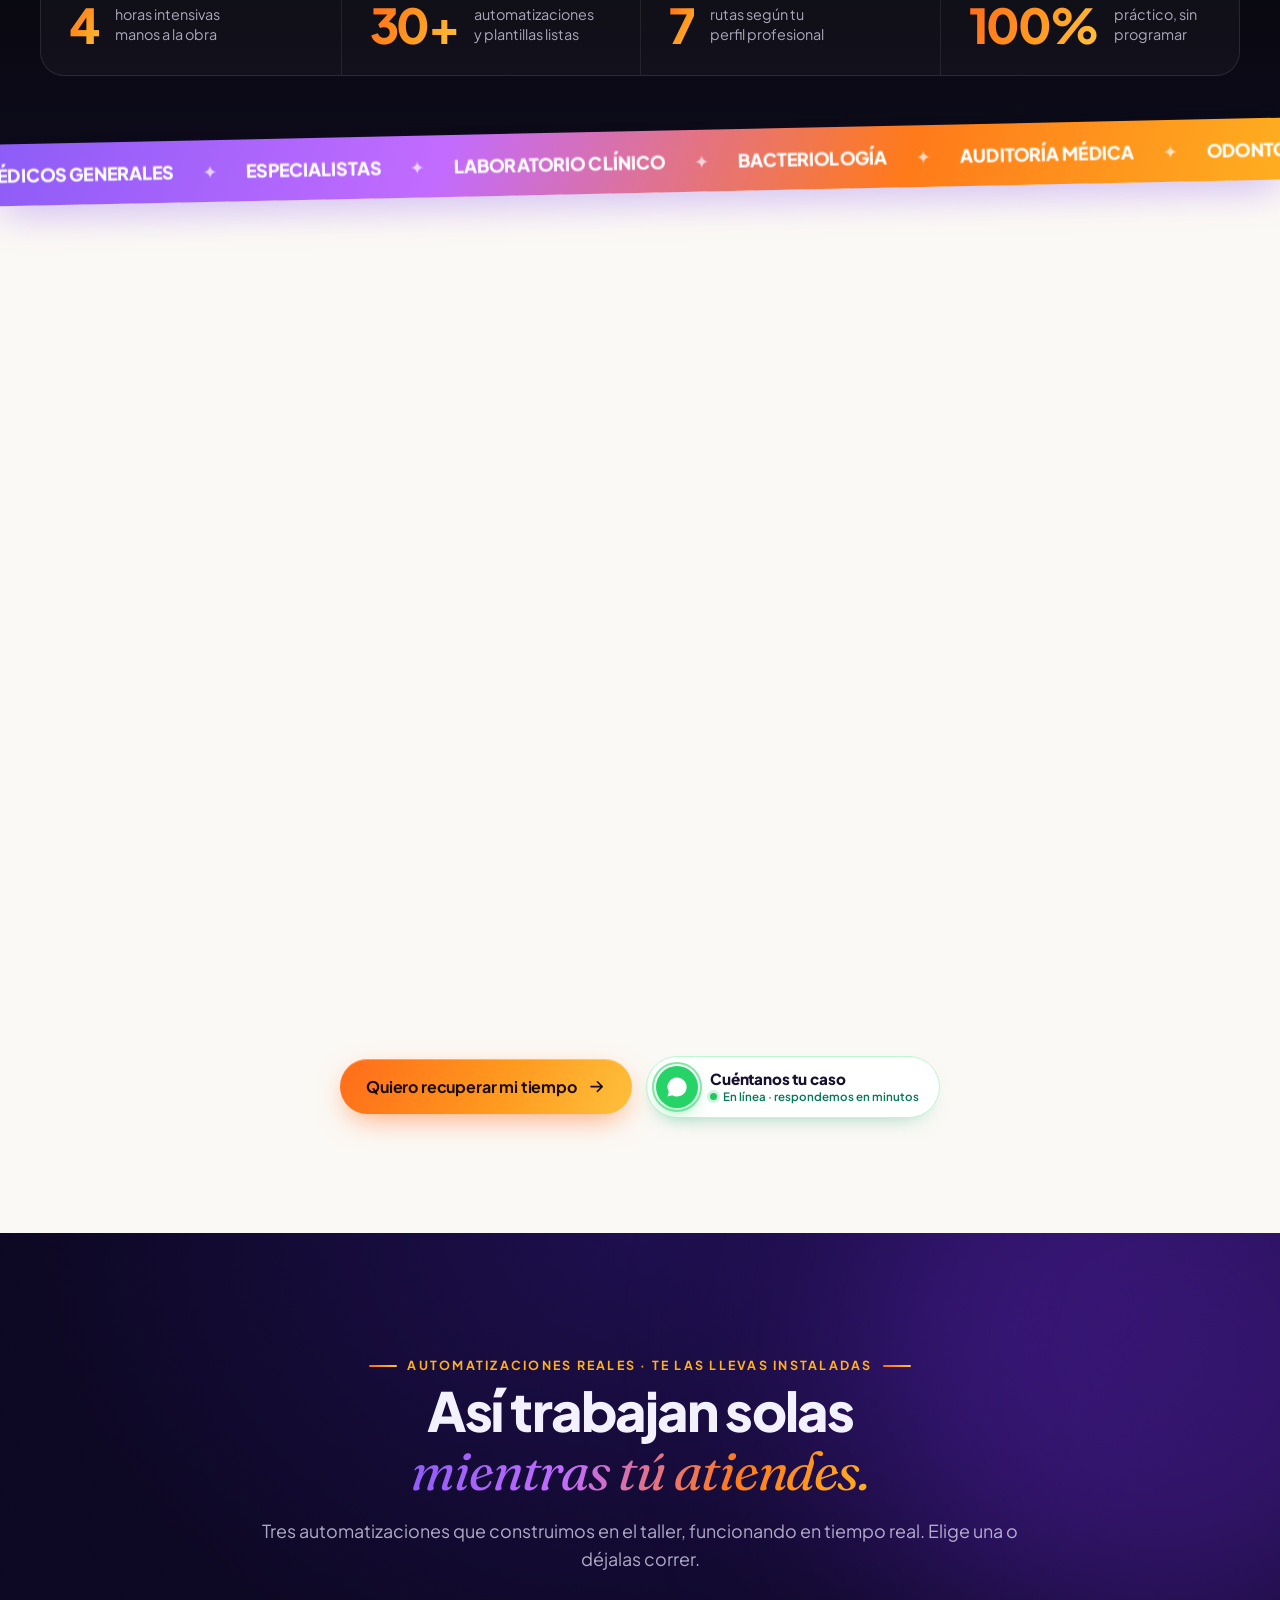
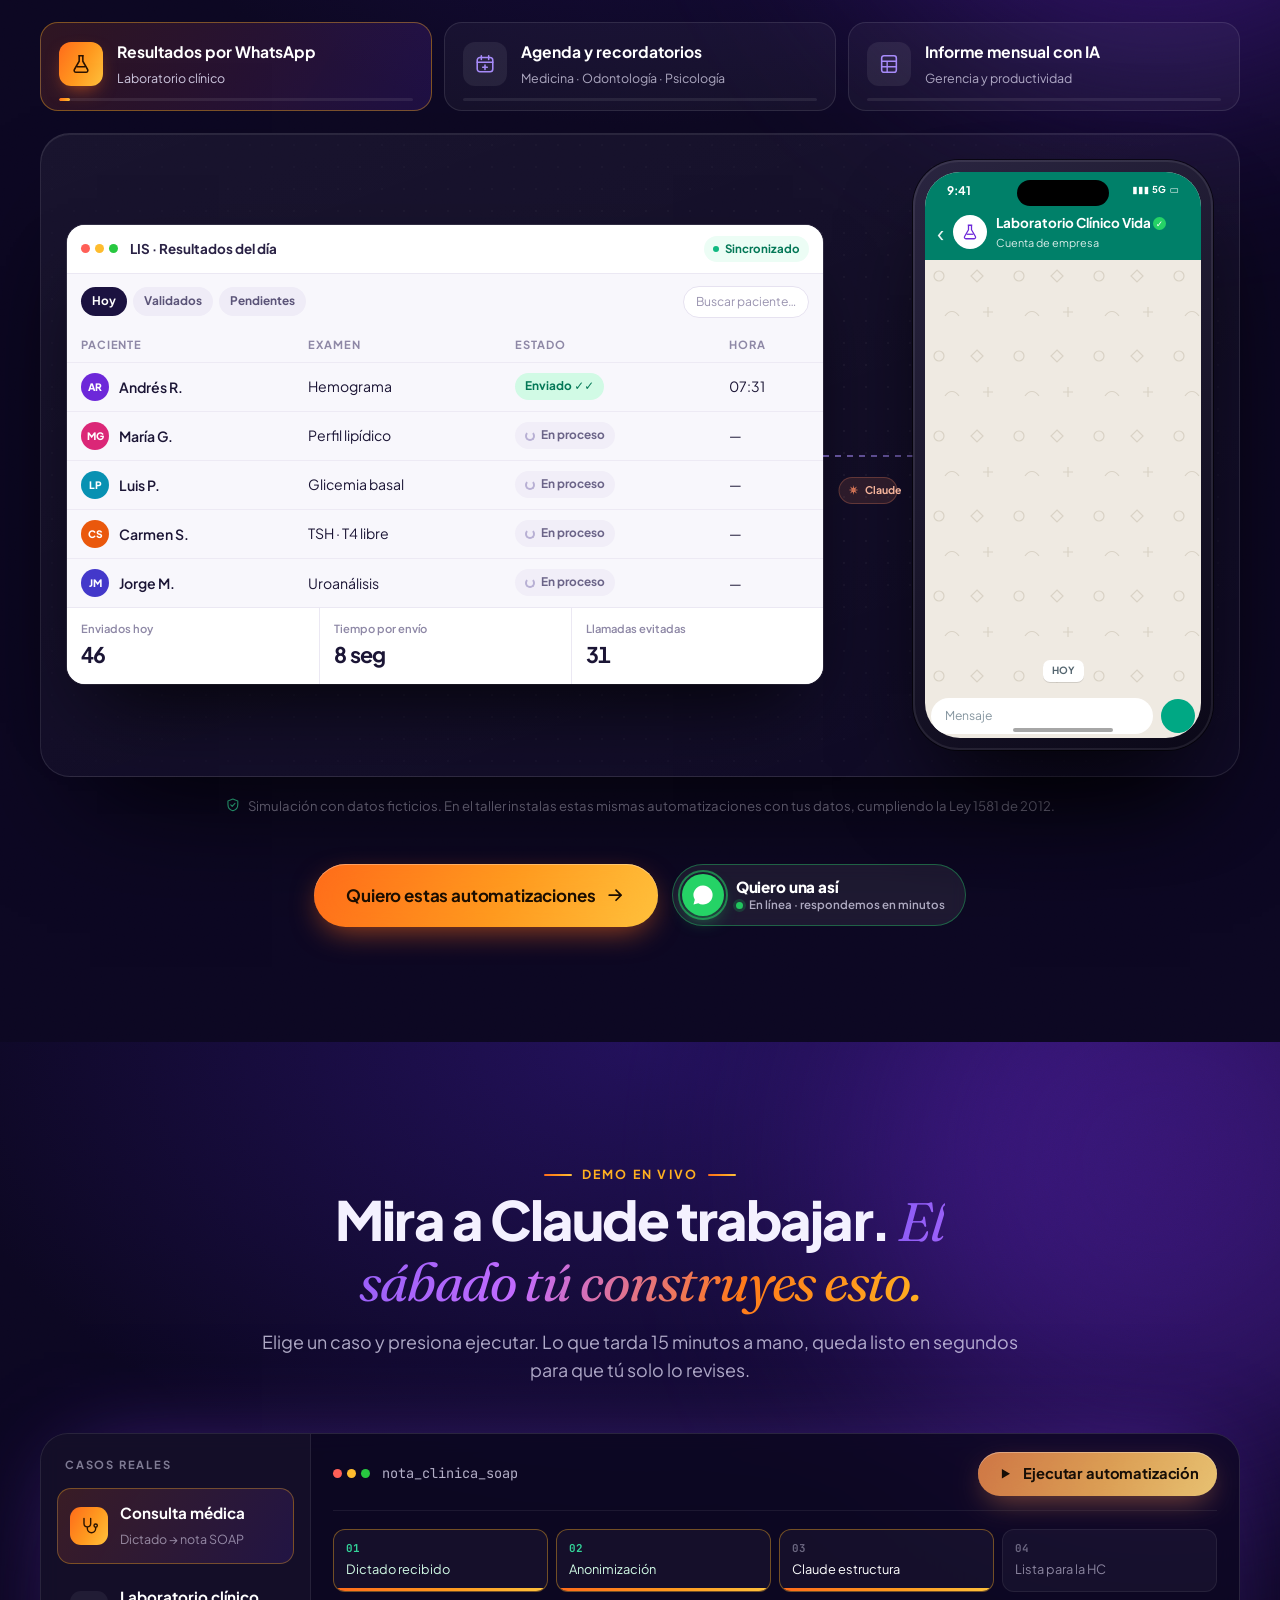
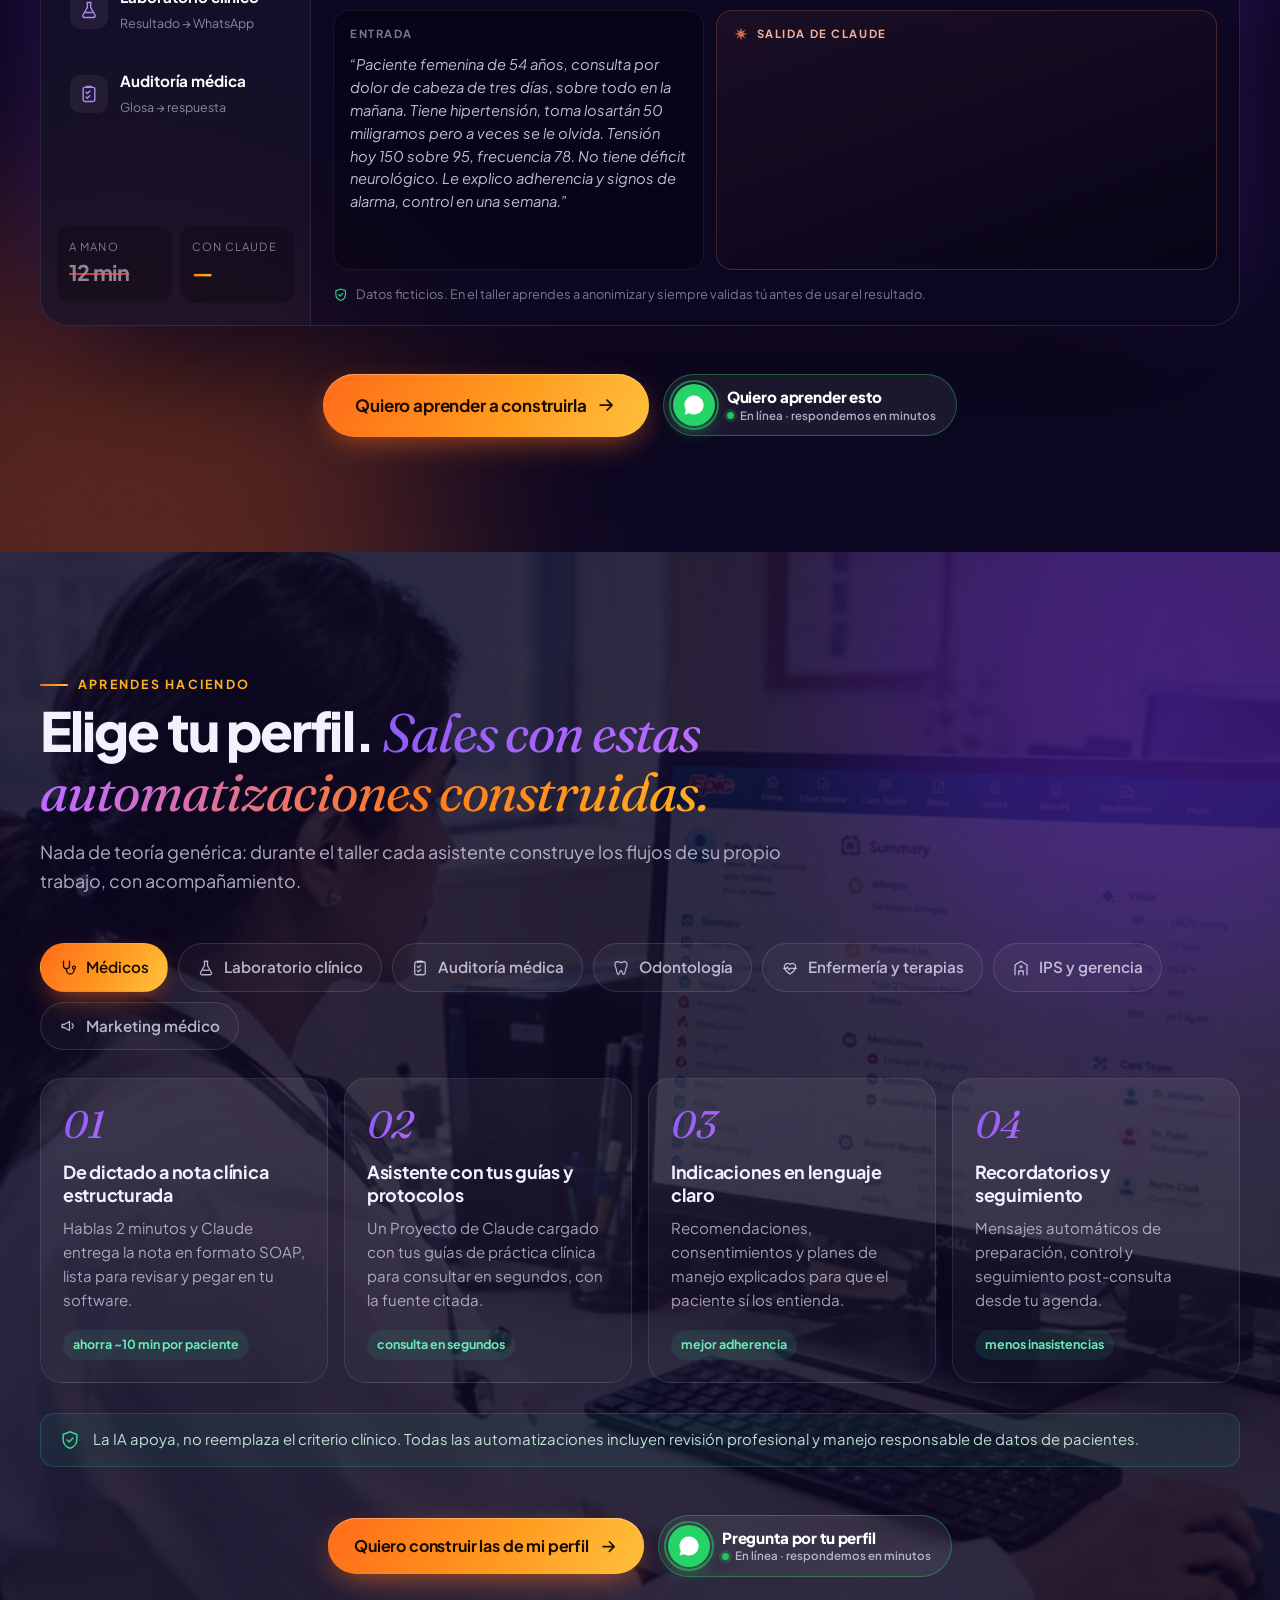
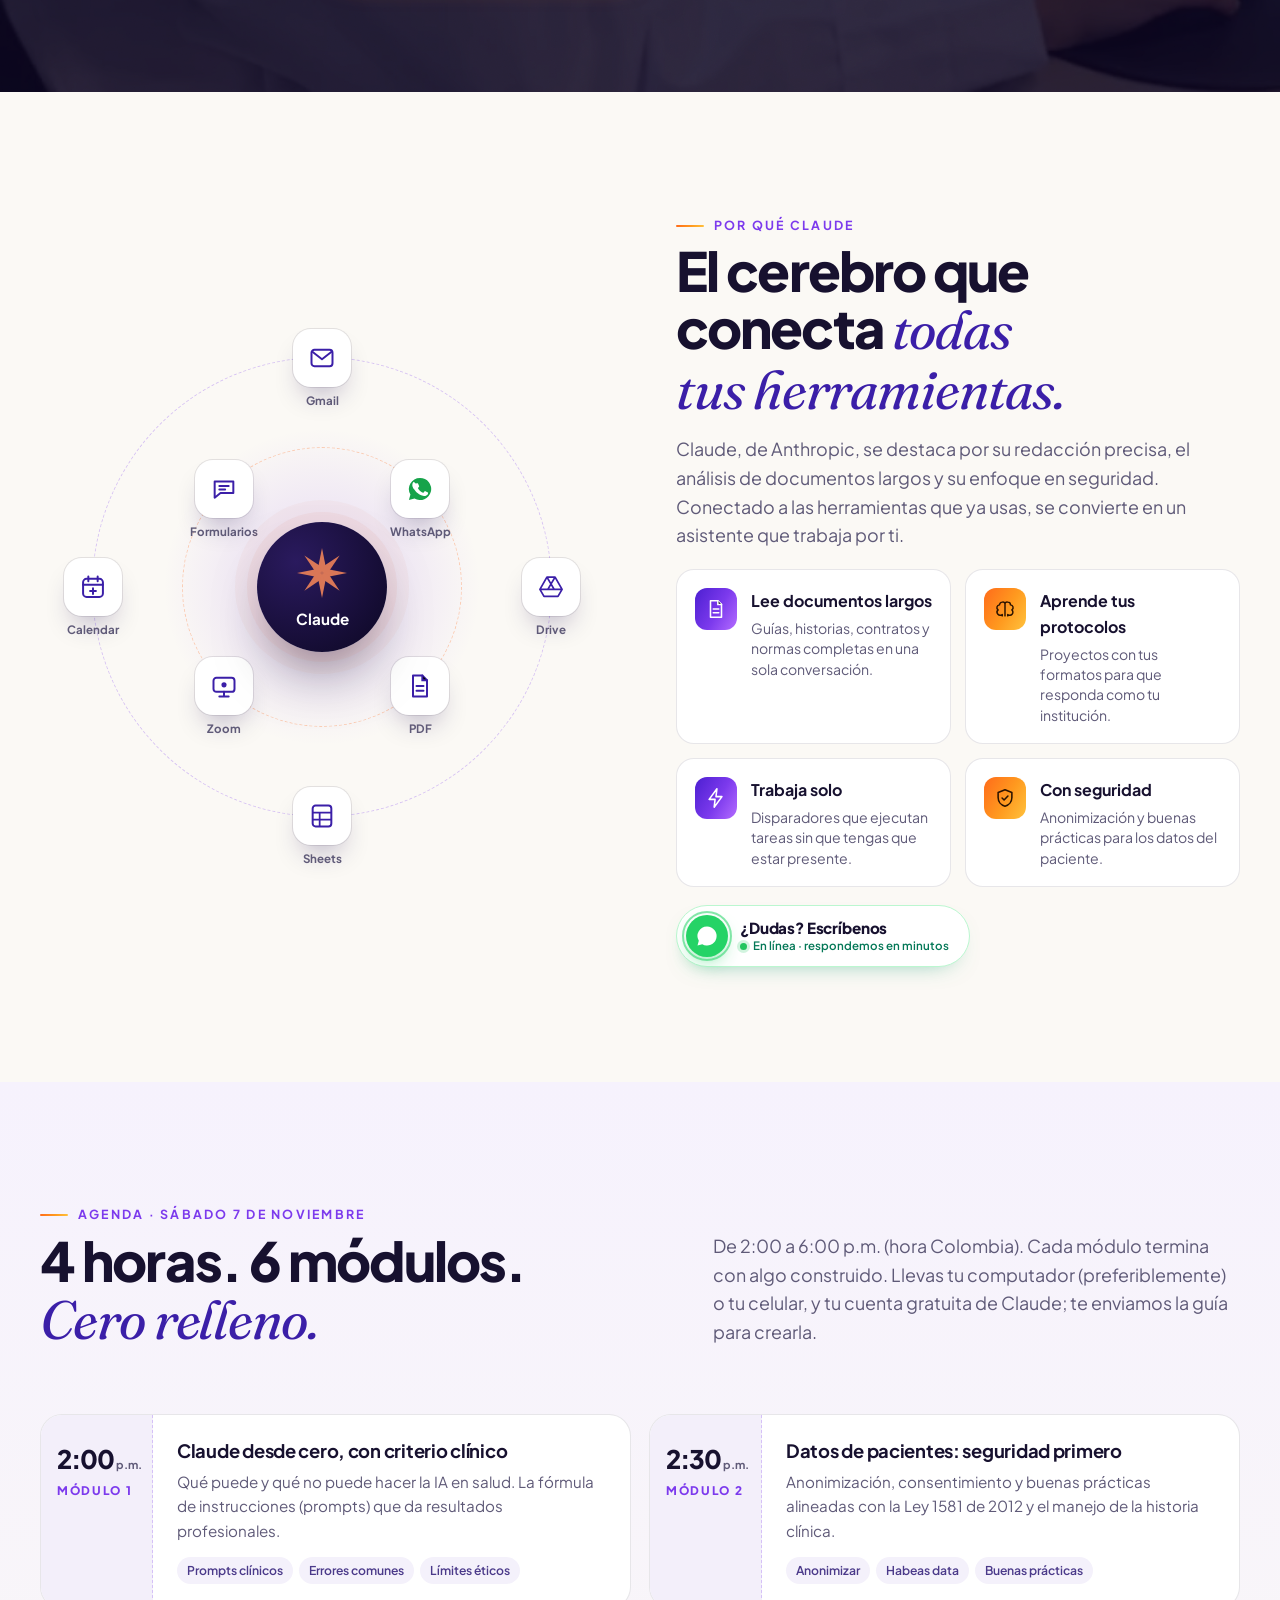
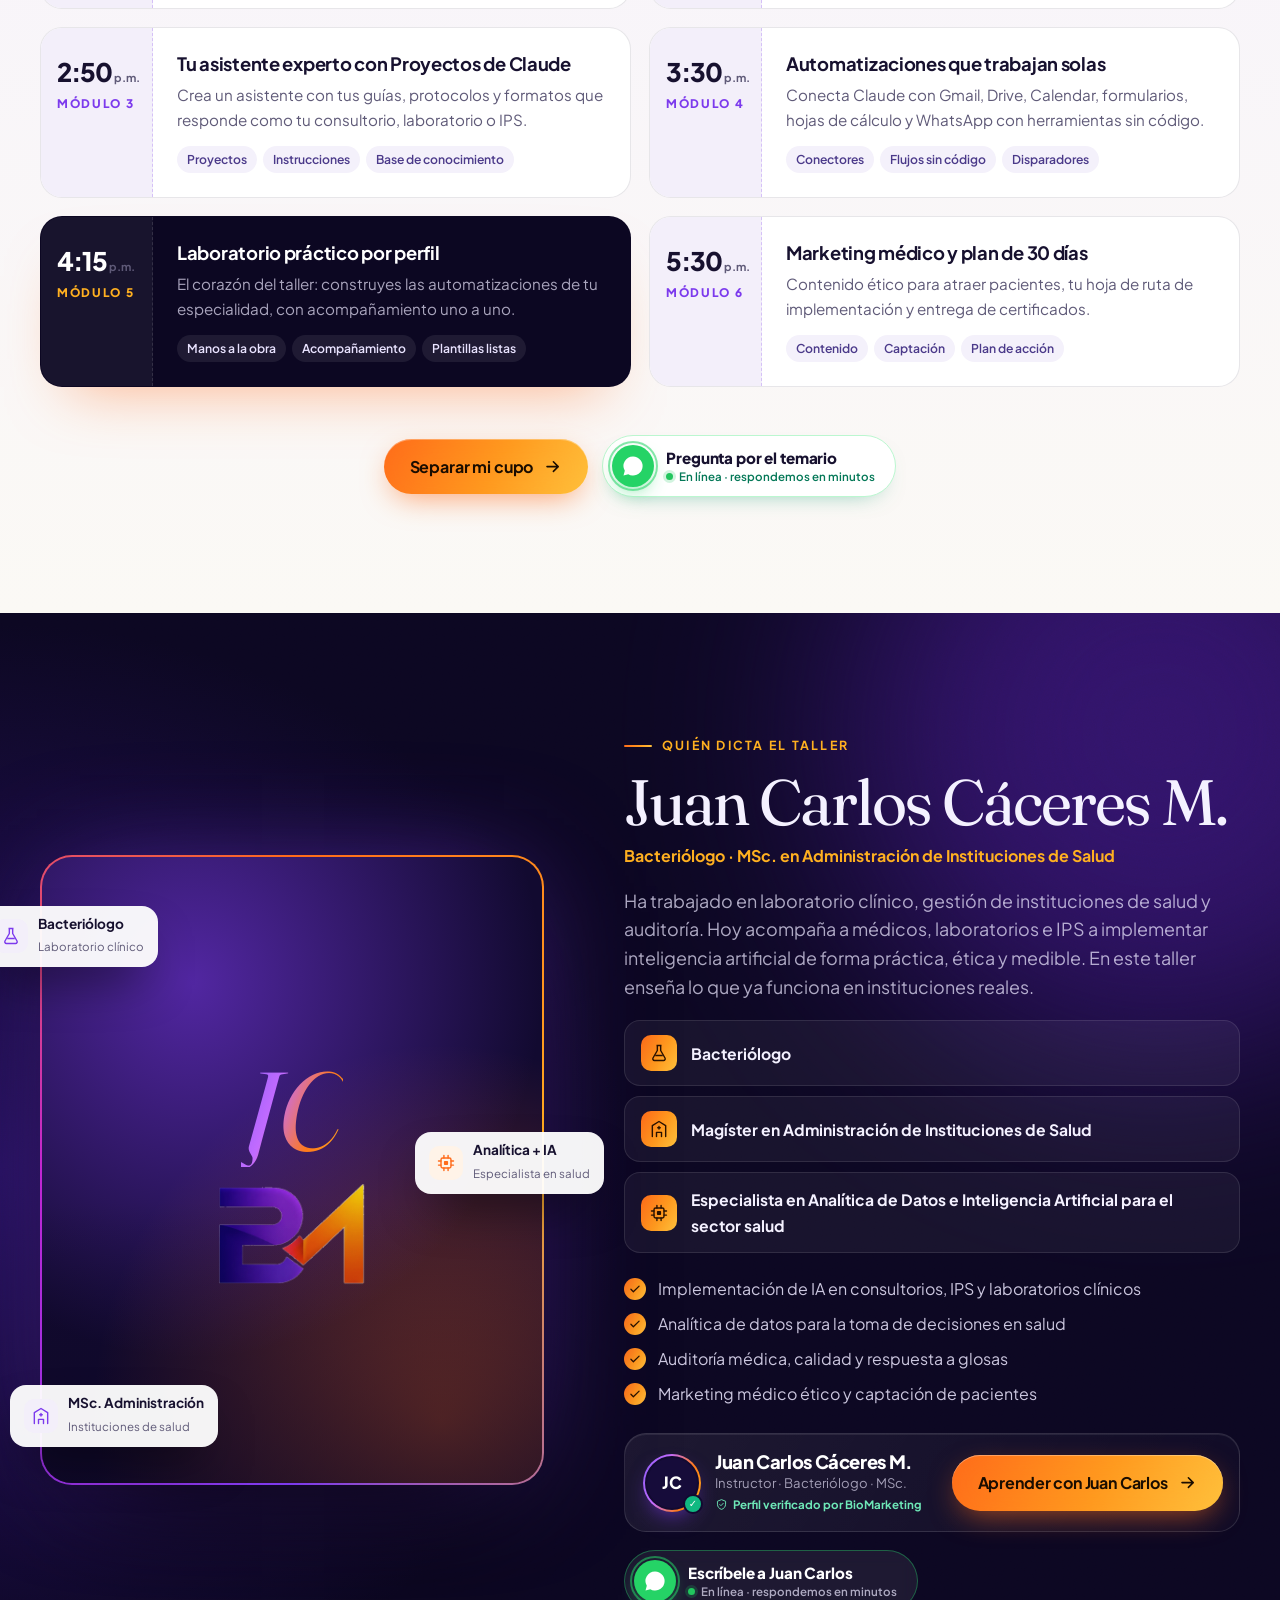
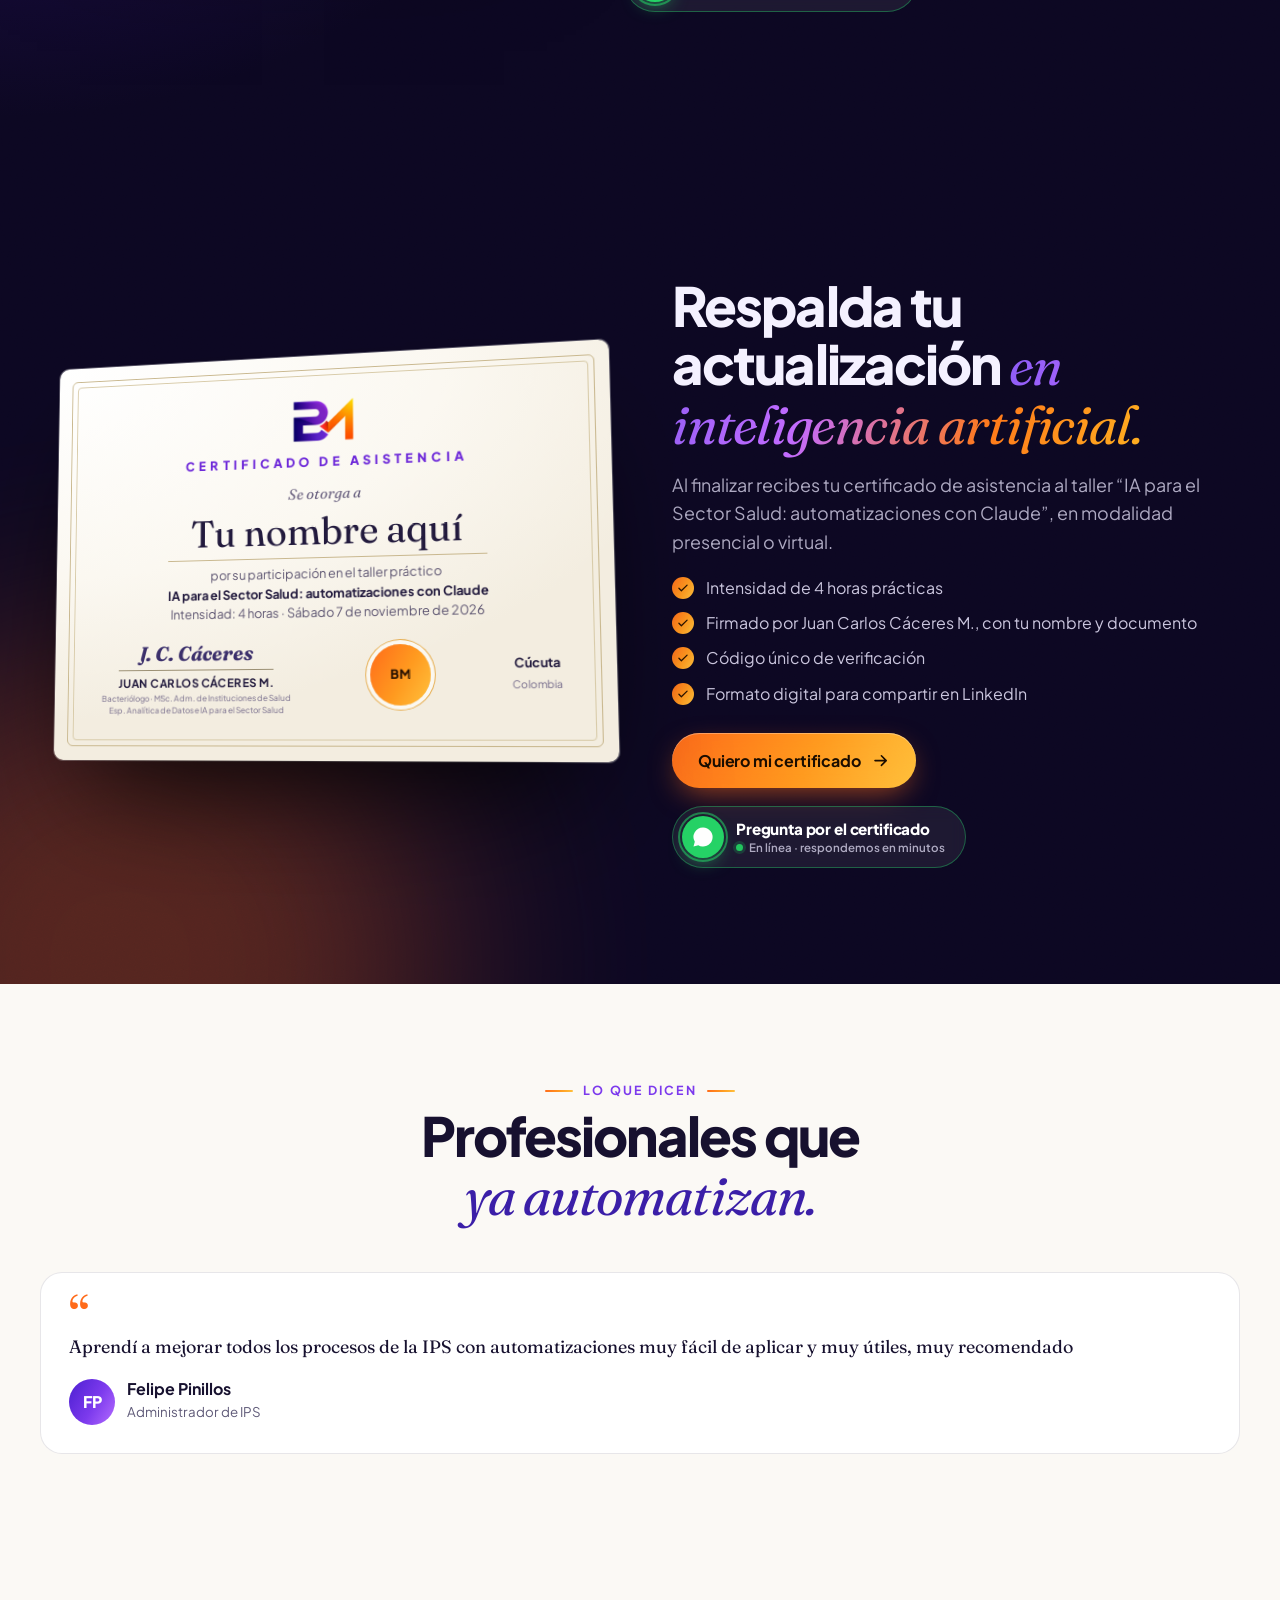
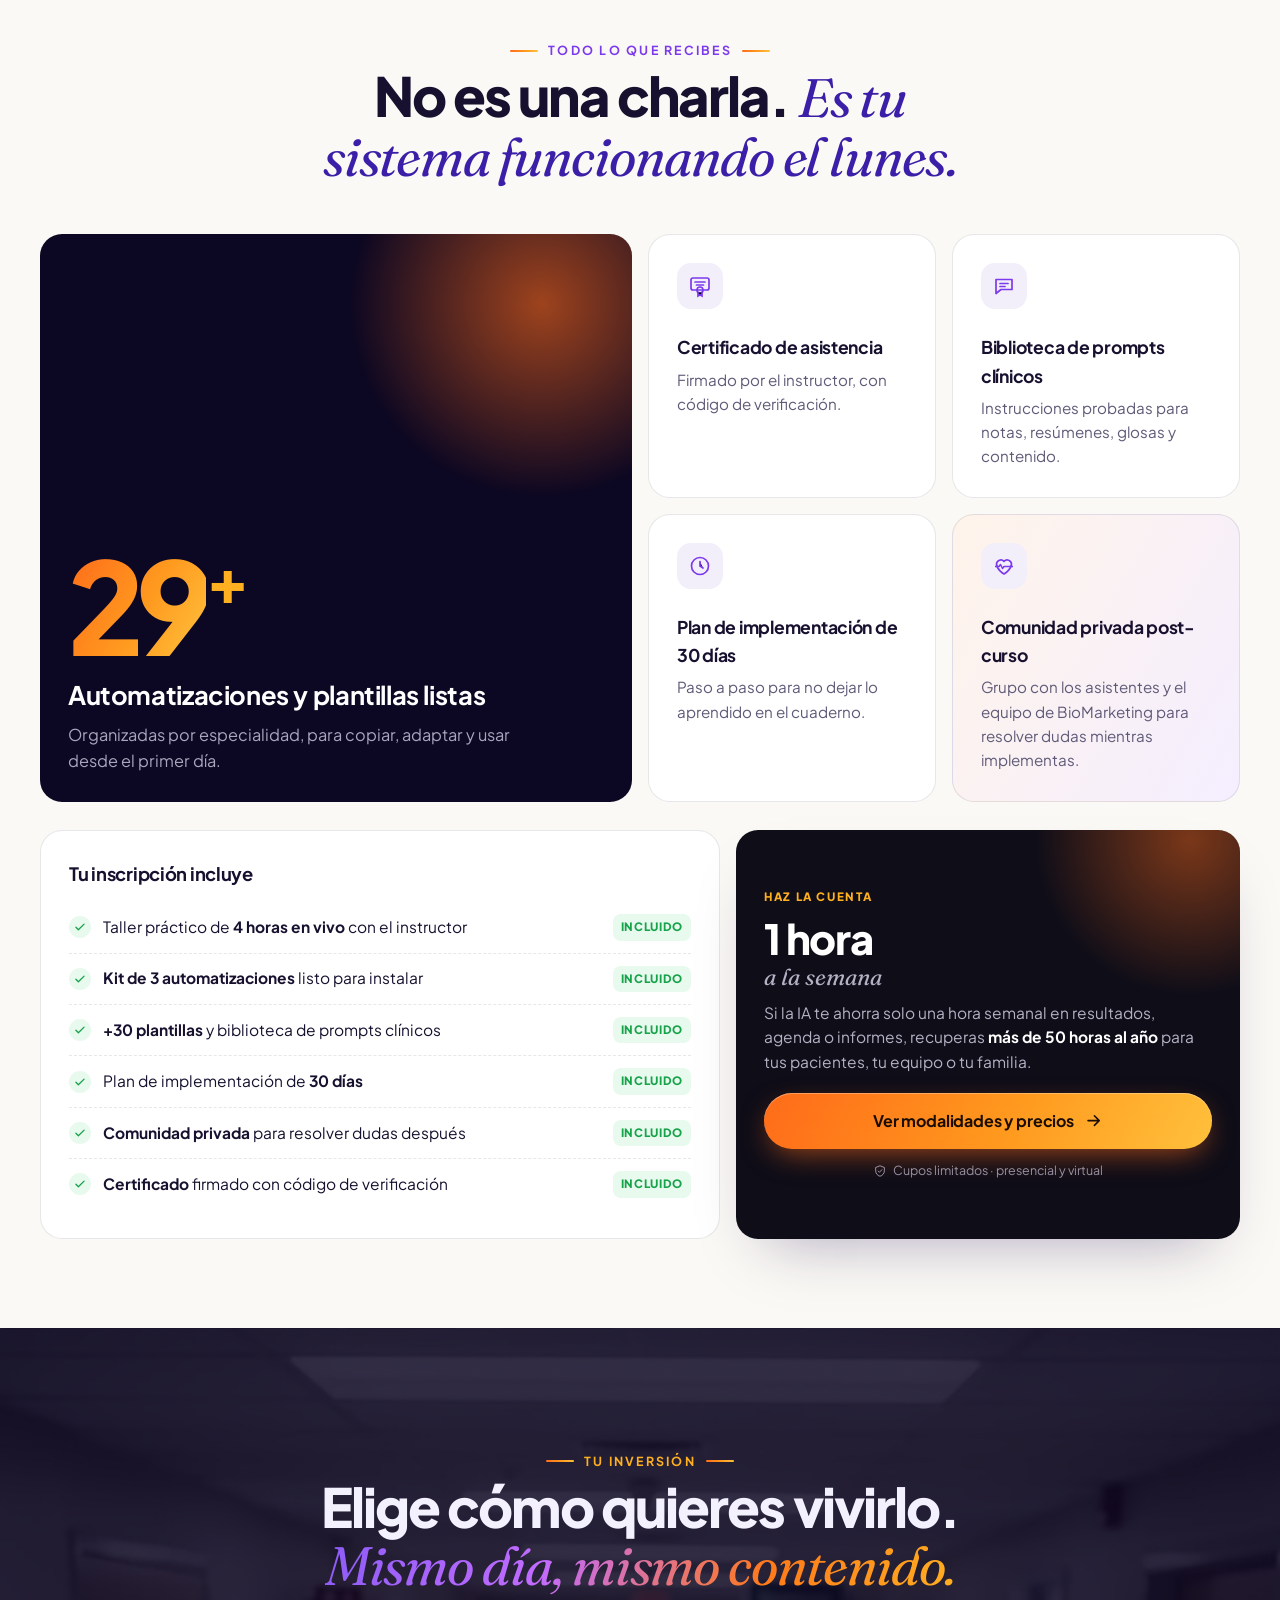
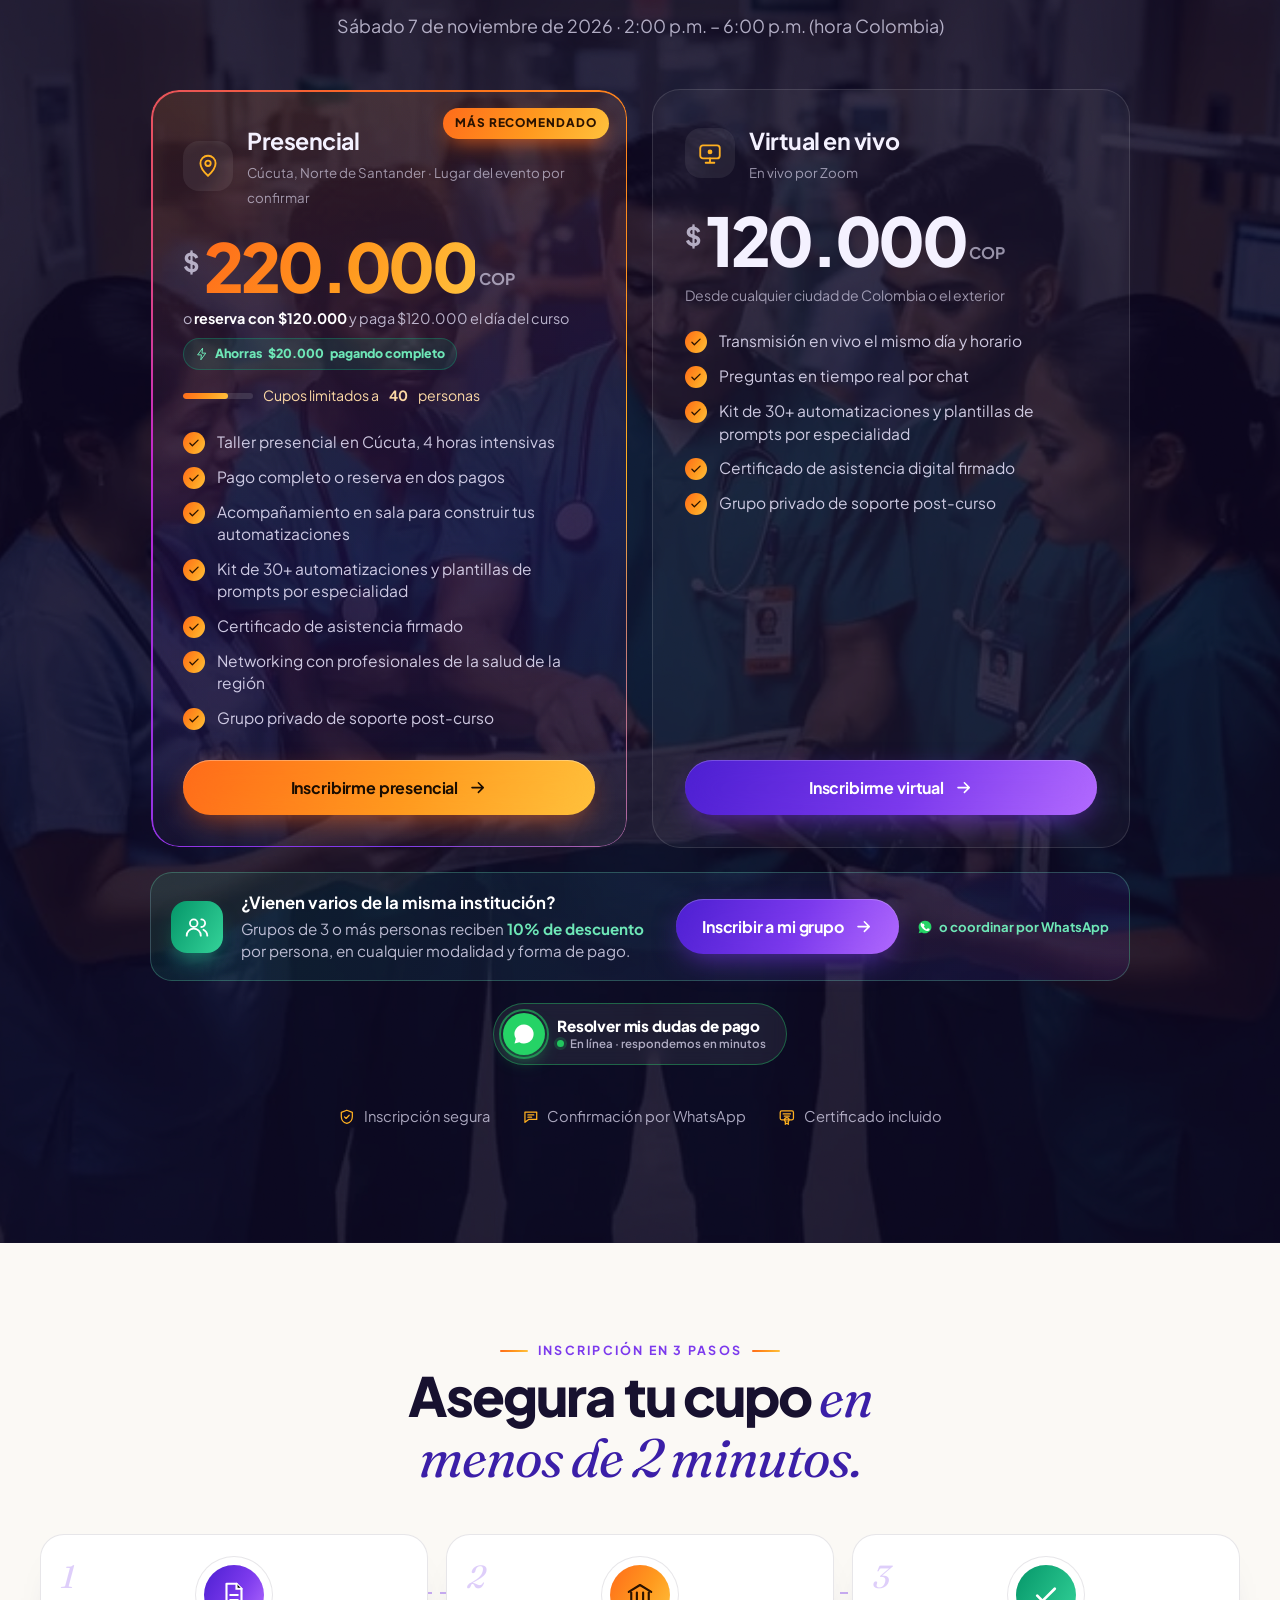
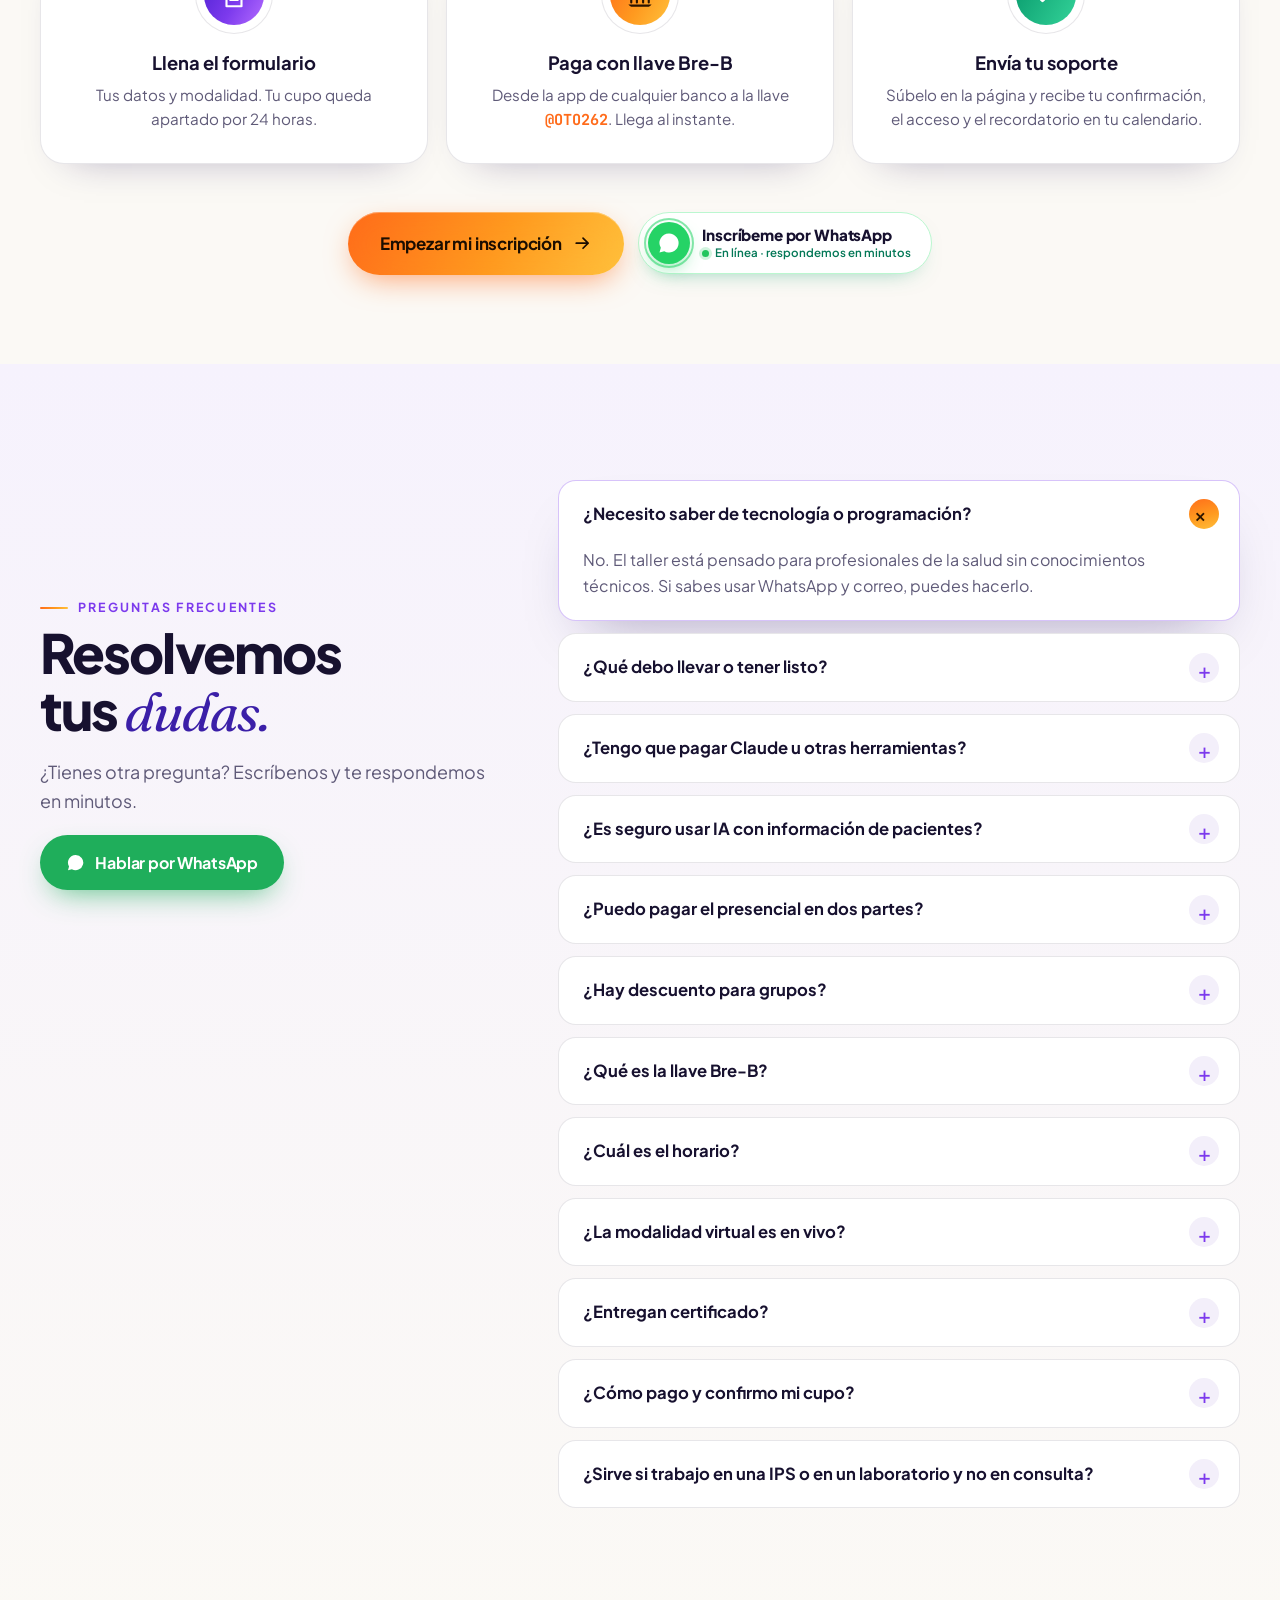
==== commit db40def0: "ePayco: formato de sesión v2 (valores numéricos, test booleano, sin campos de facturación duplicados" ====
--- a/public/index.html
+++ b/public/index.html
@@ -897,7 +897,7 @@
       <h3>IA para el Sector Salud con Claude</h3>
       <ol class="msteps" data-msteps>
         <li class="is-active"><span>1</span>Tus datos</li>
-        <li><span>2</span>Pago Bre-B</li>
+        <li><span>2</span>Pago seguro</li>
         <li><span>3</span>Confirmación</li>
       </ol>
       <ul>
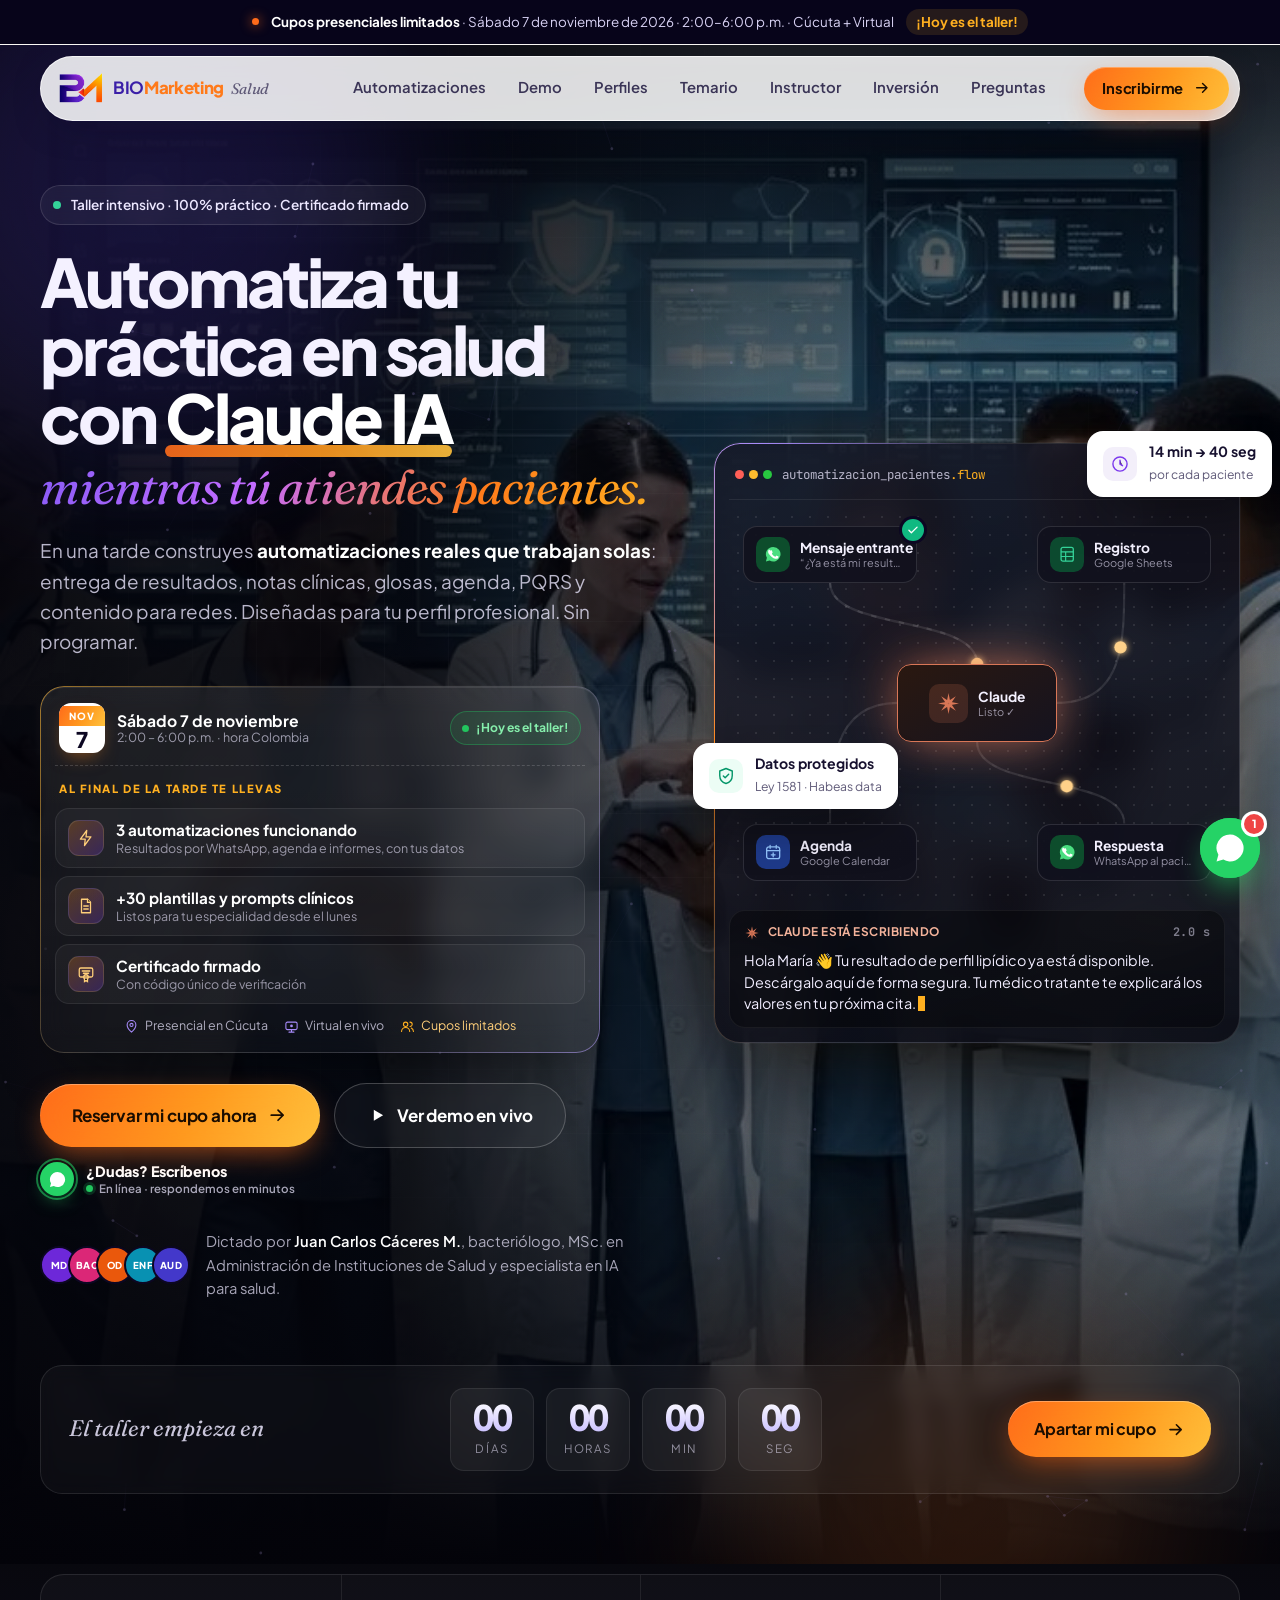
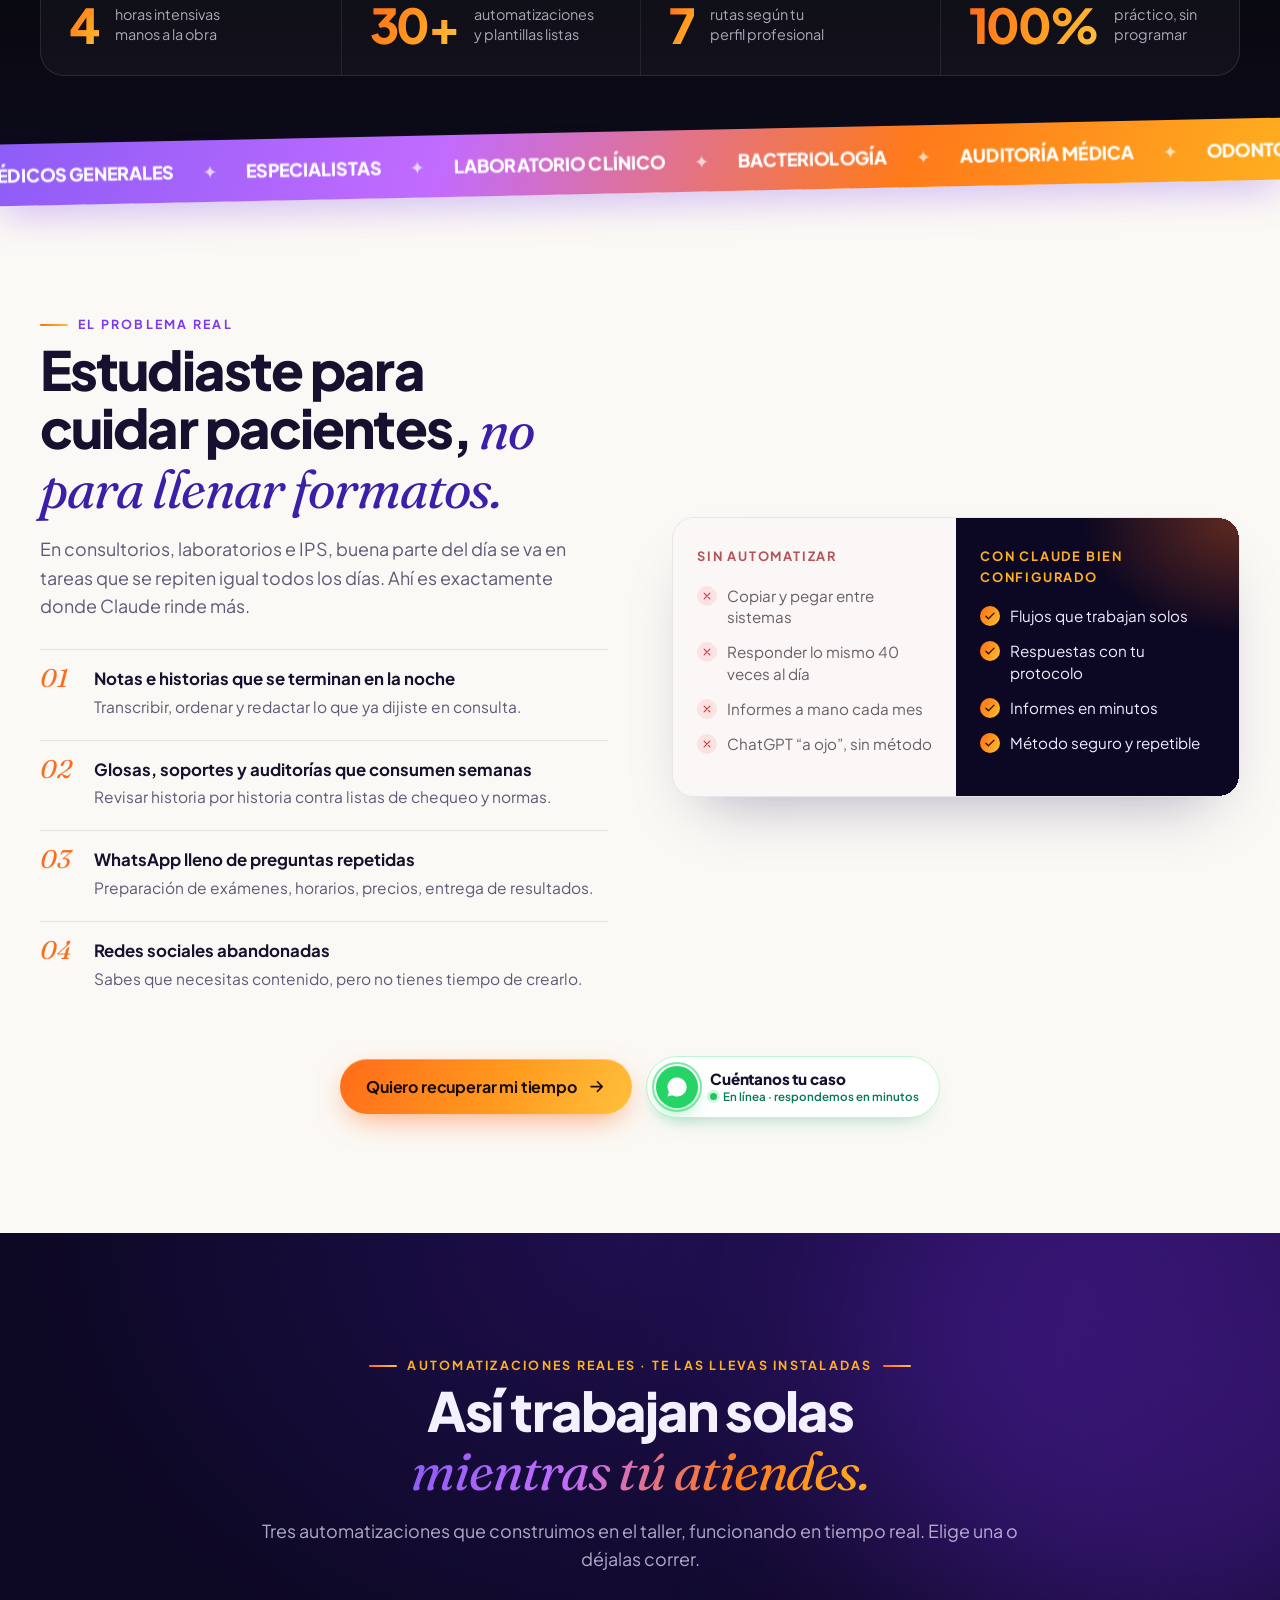
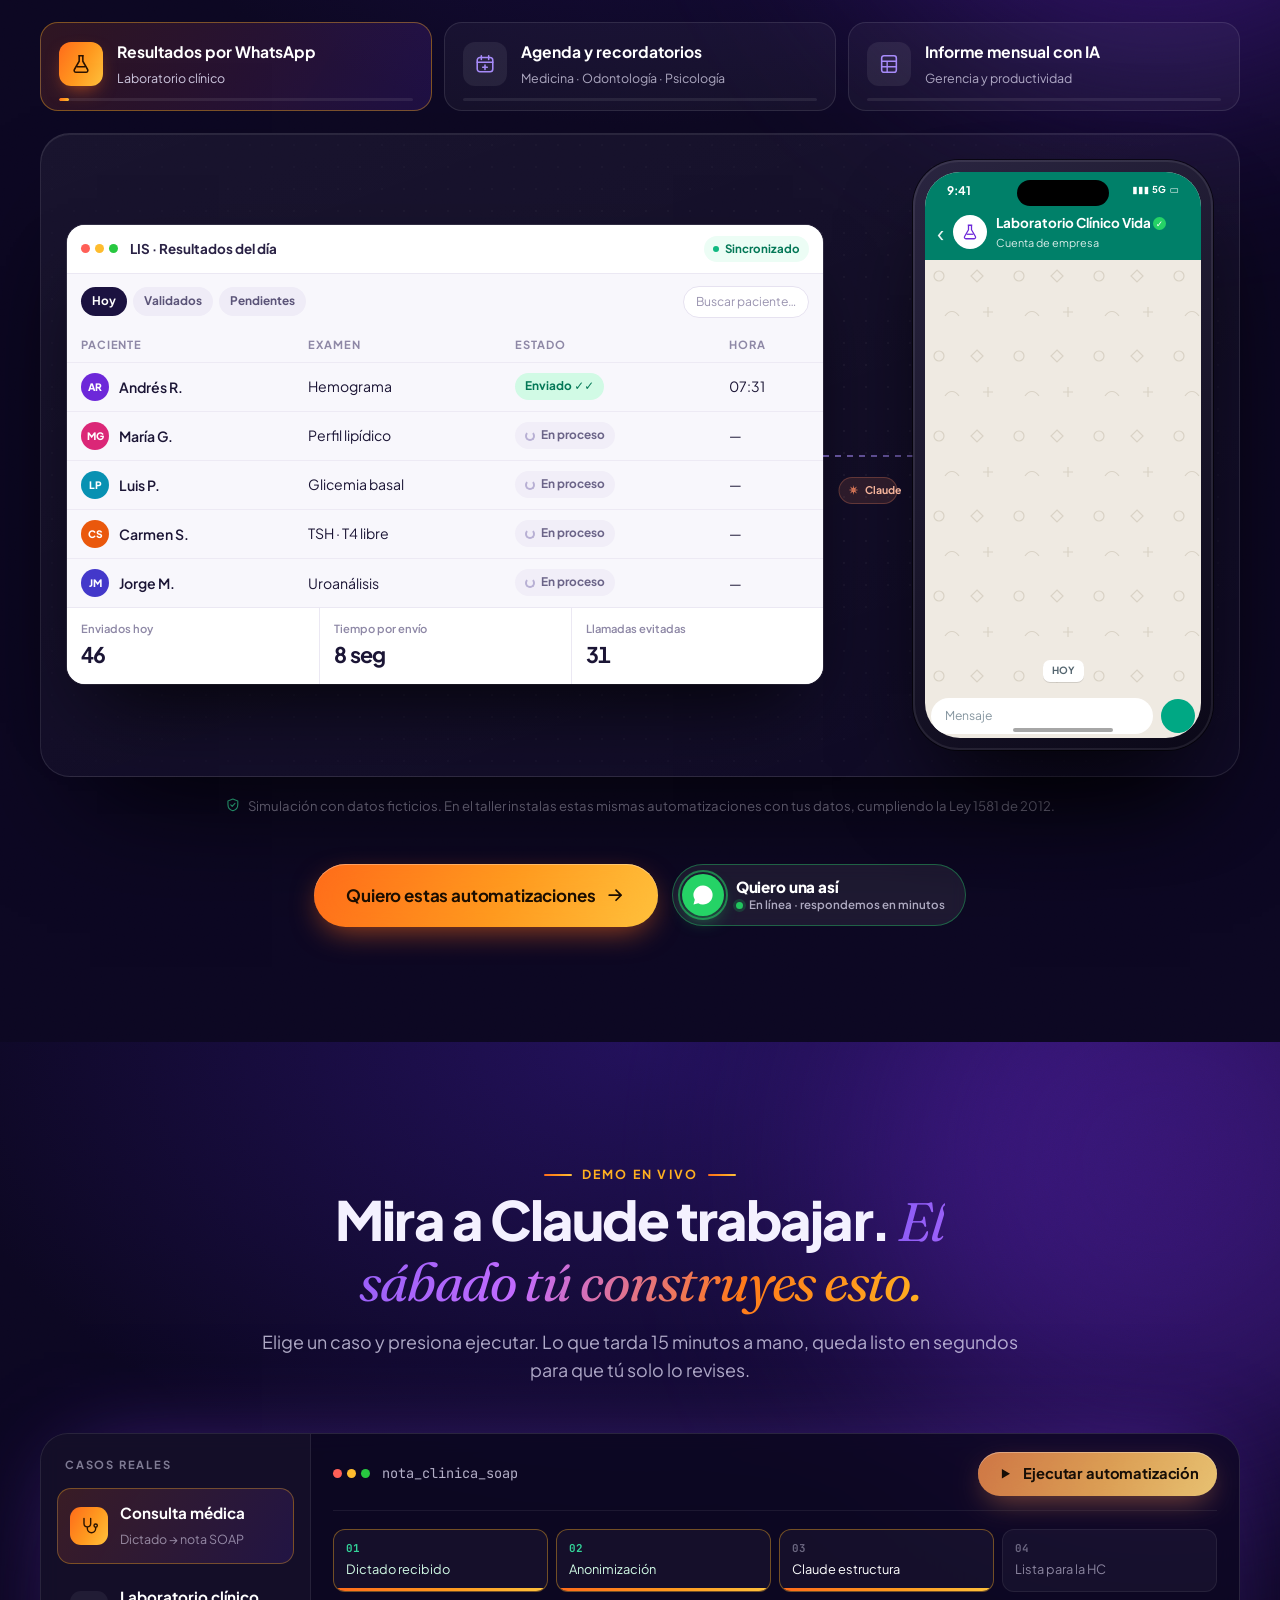
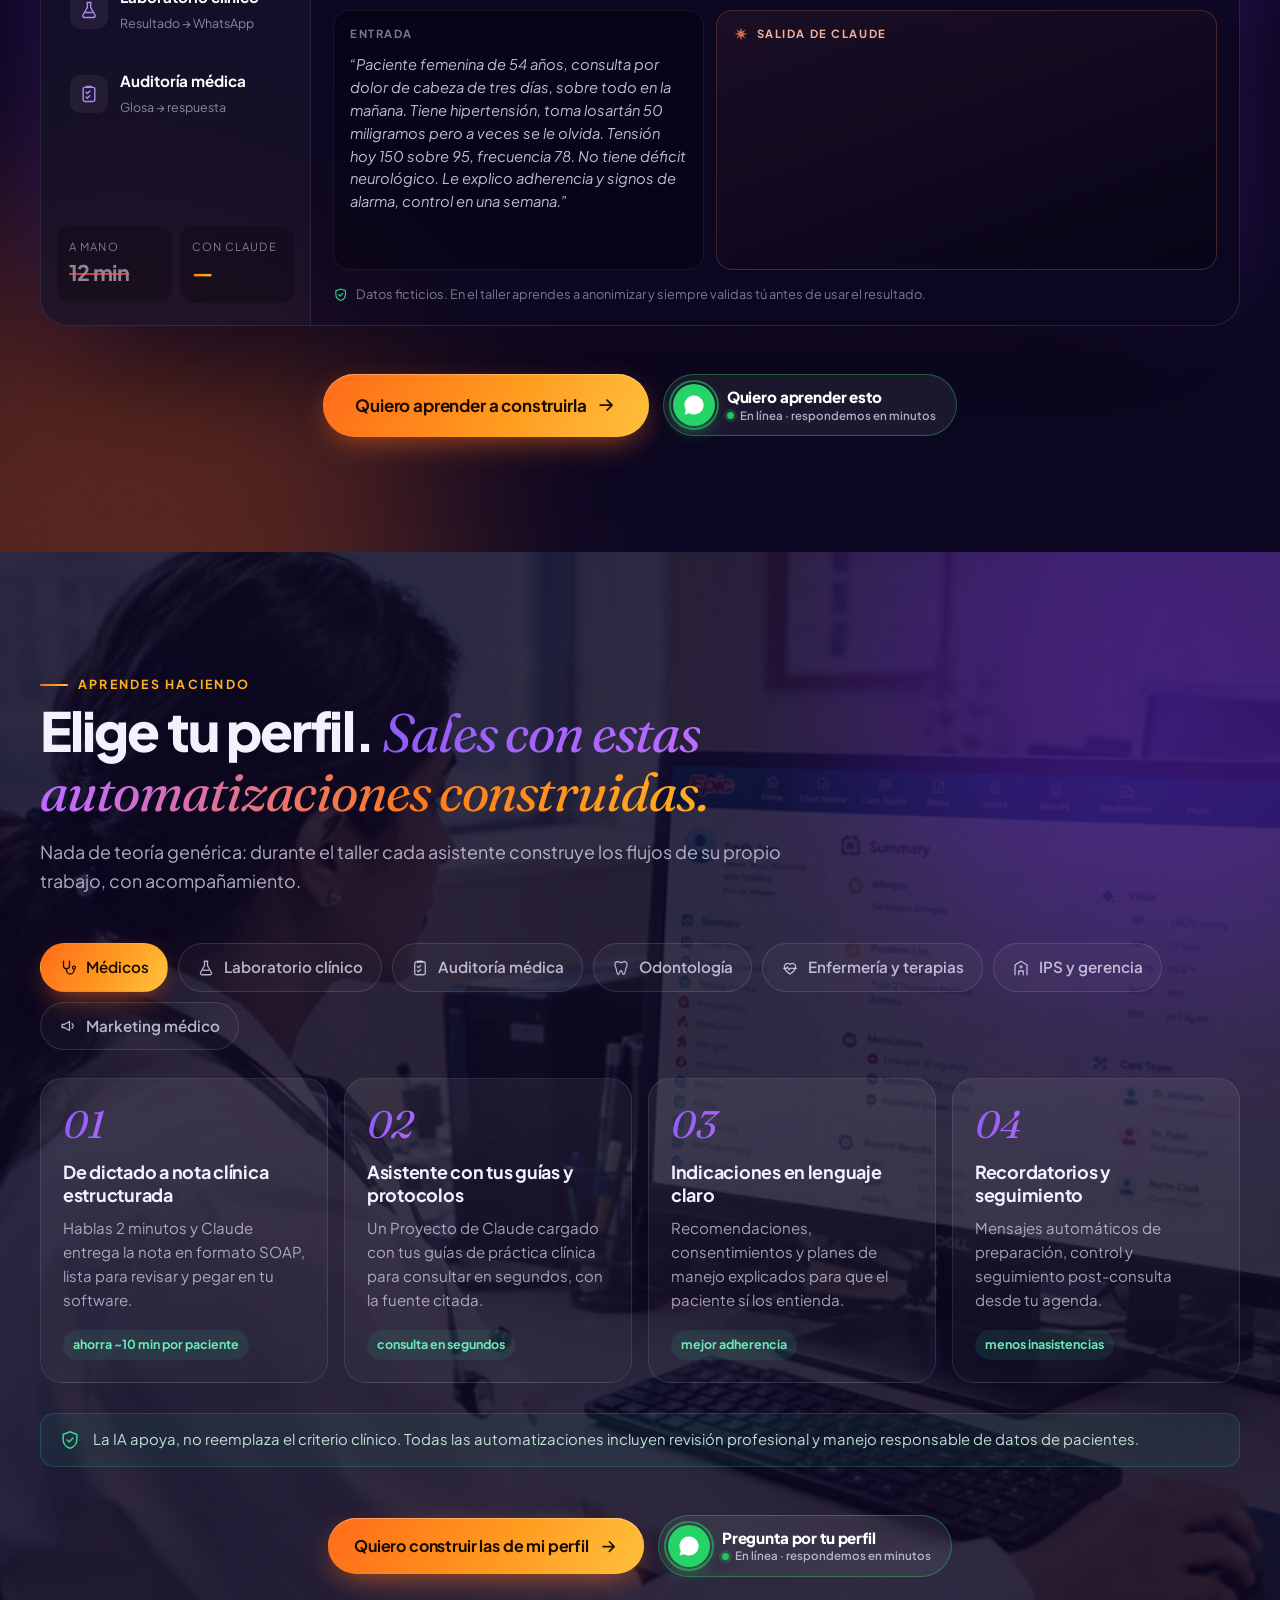
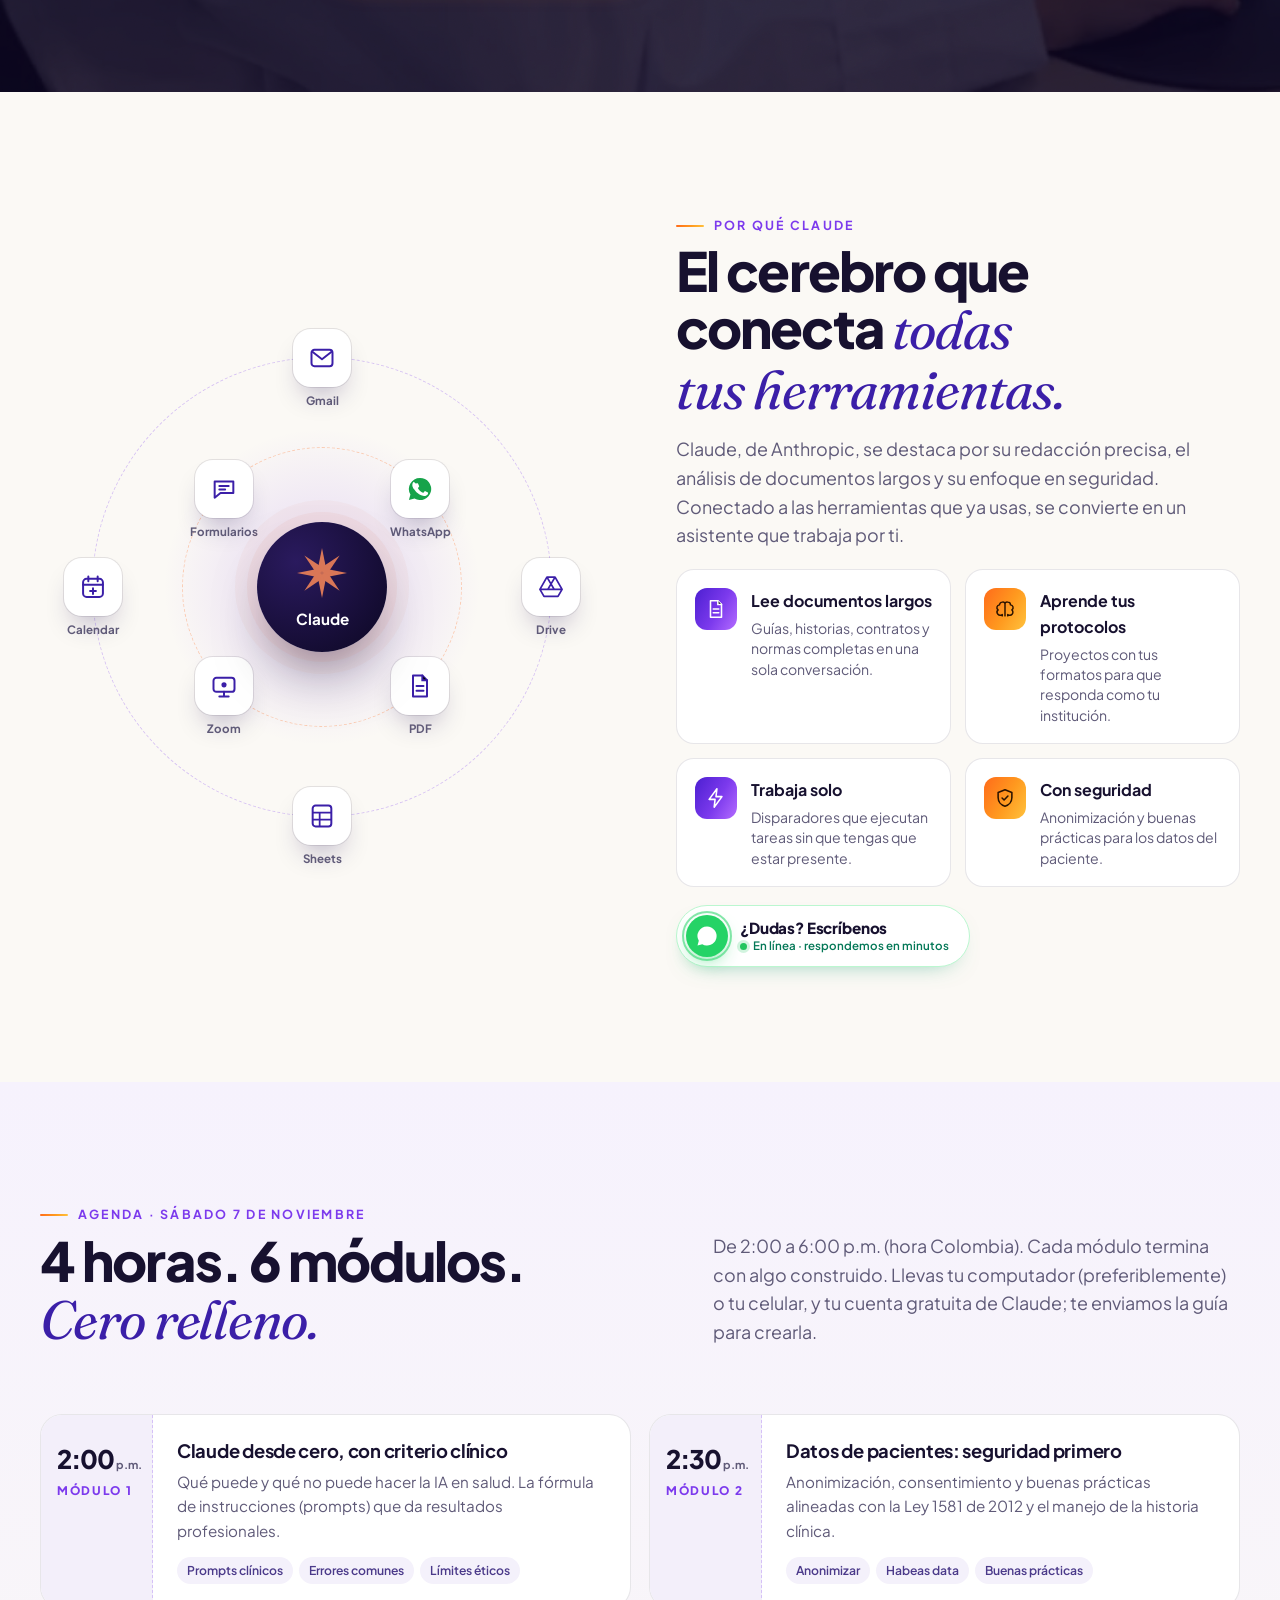
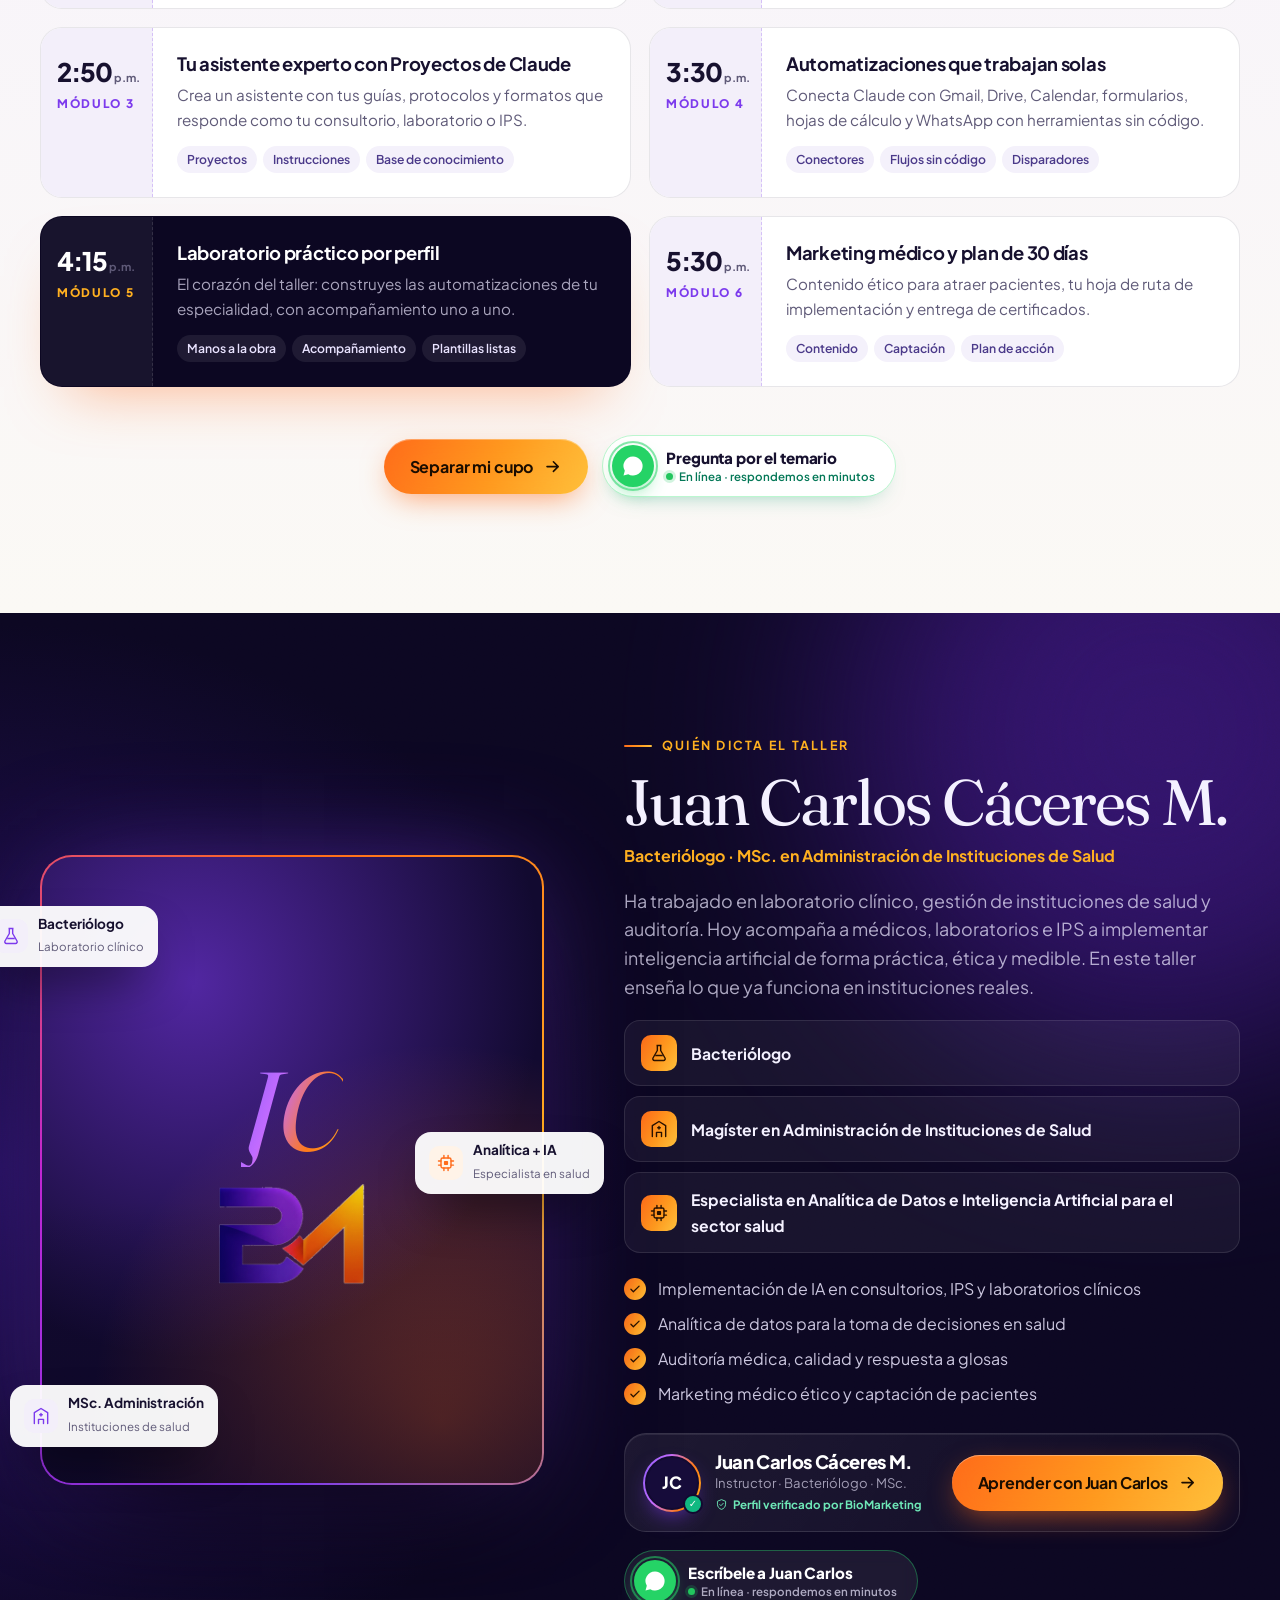
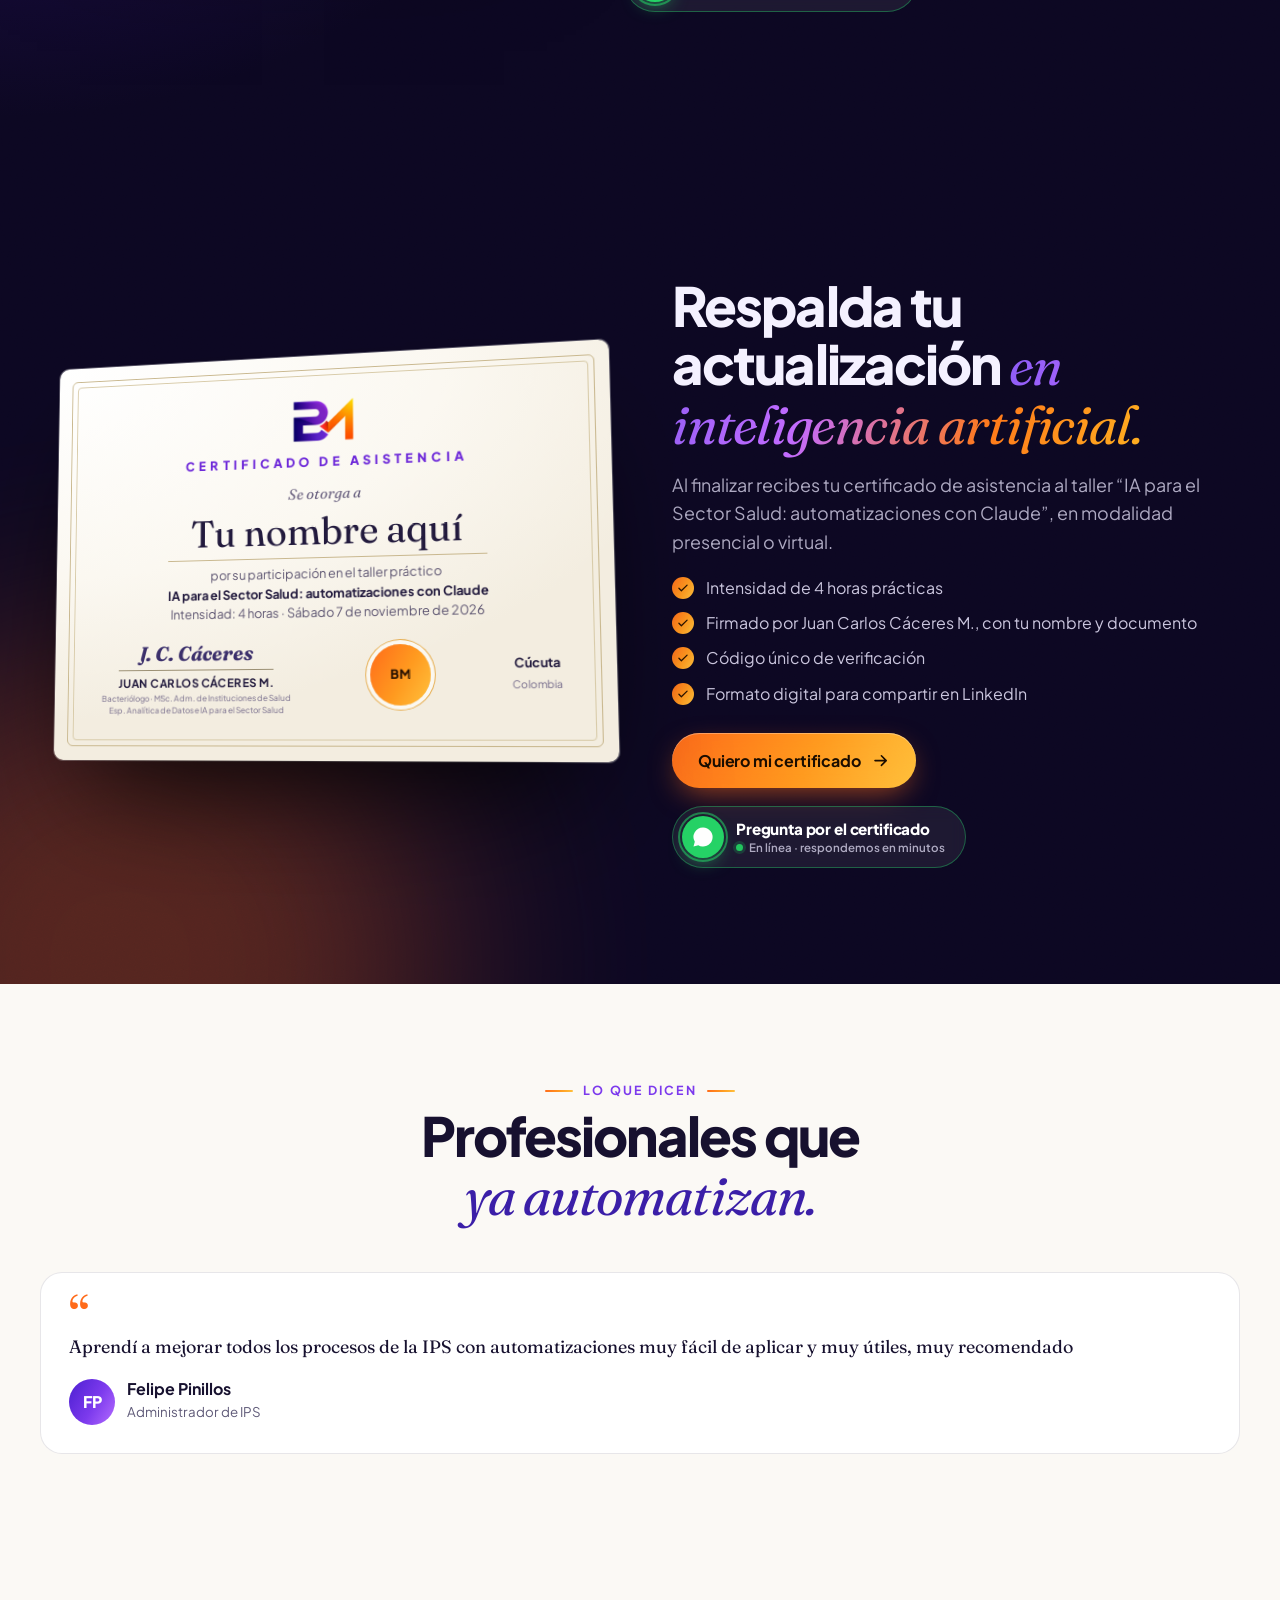
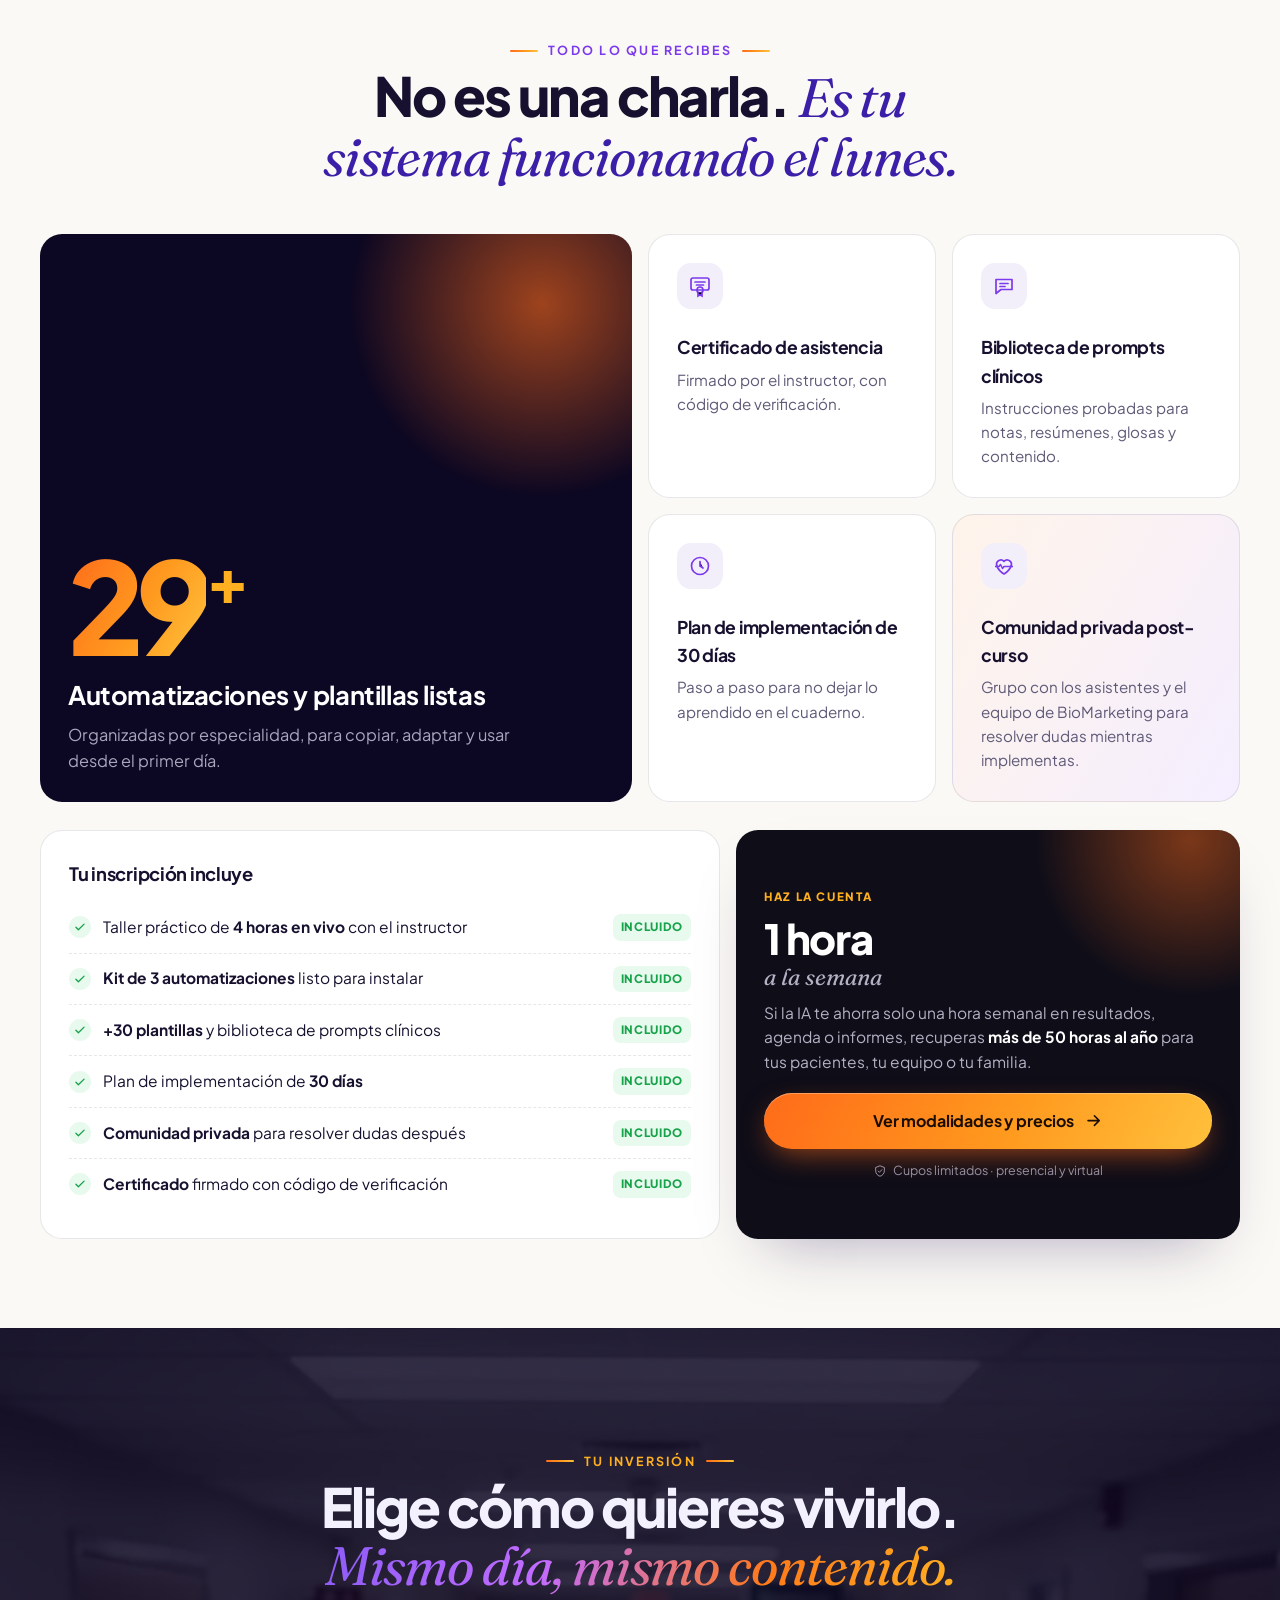
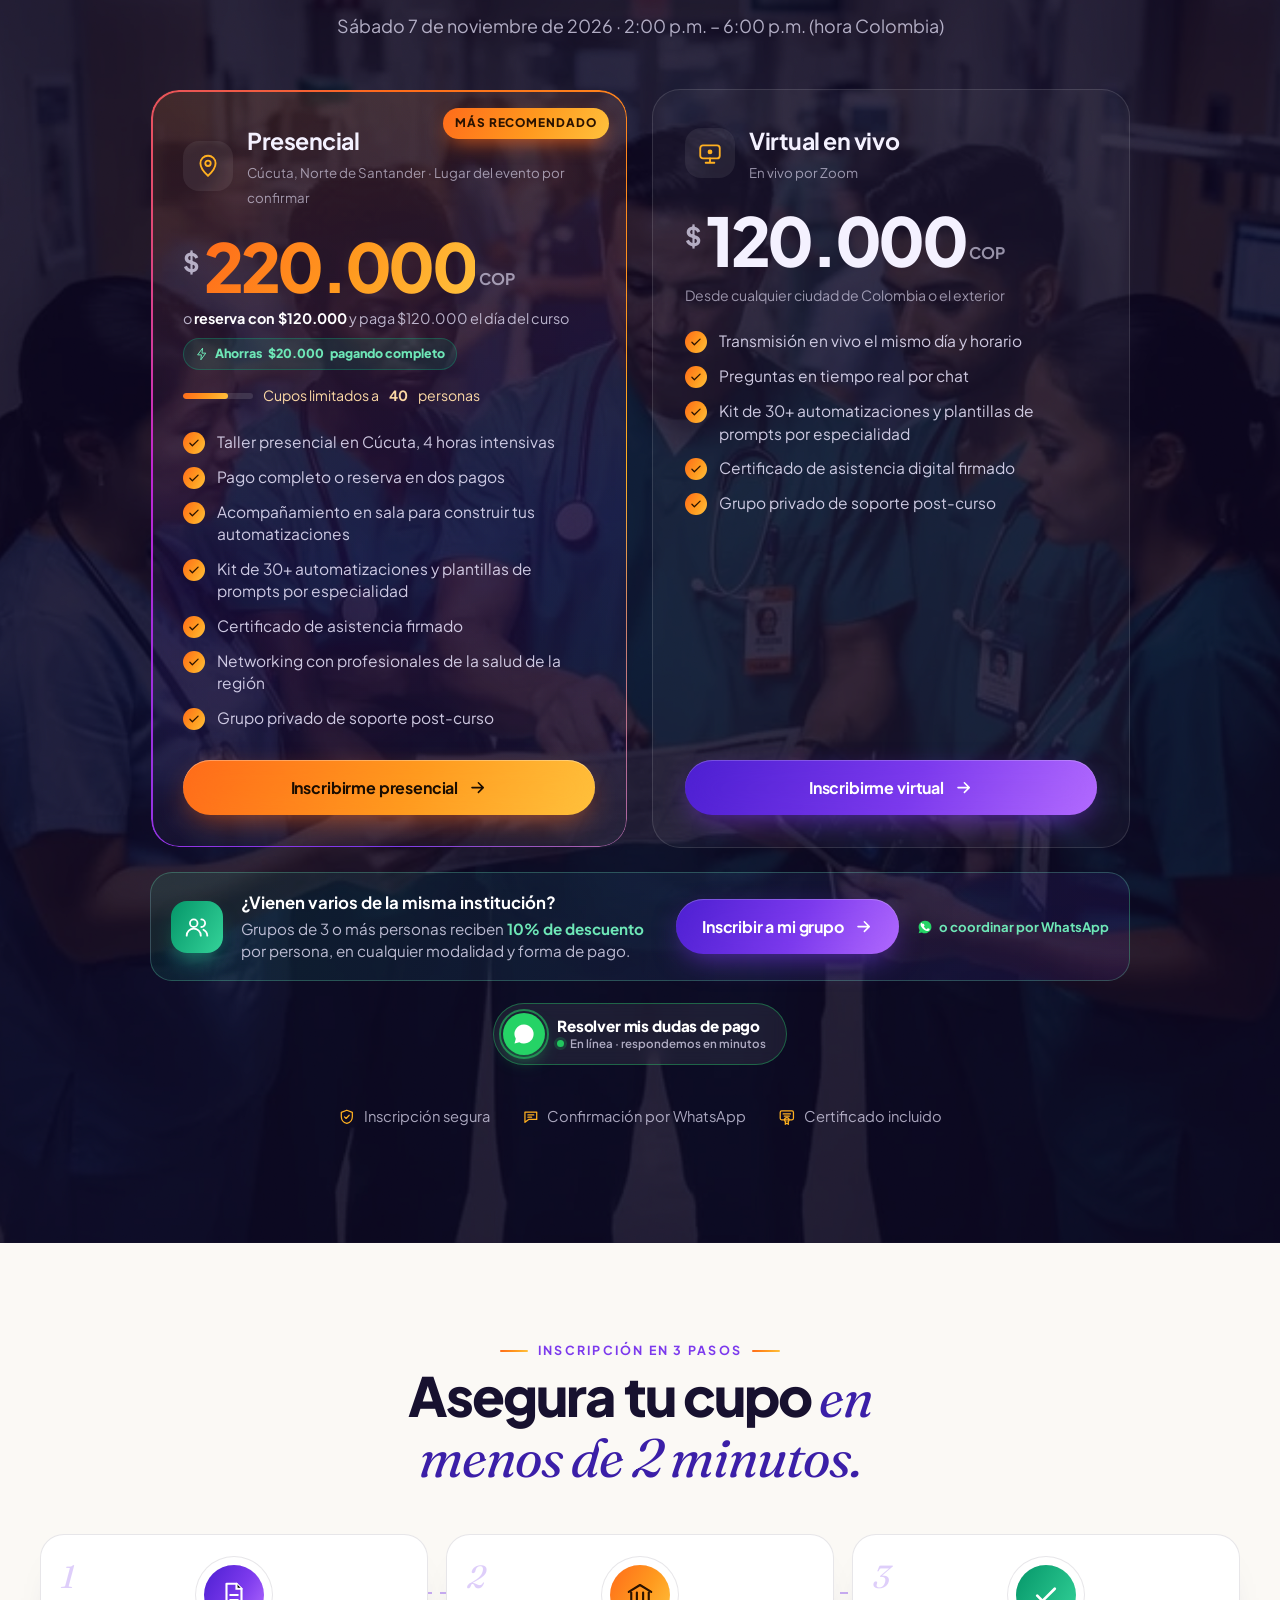
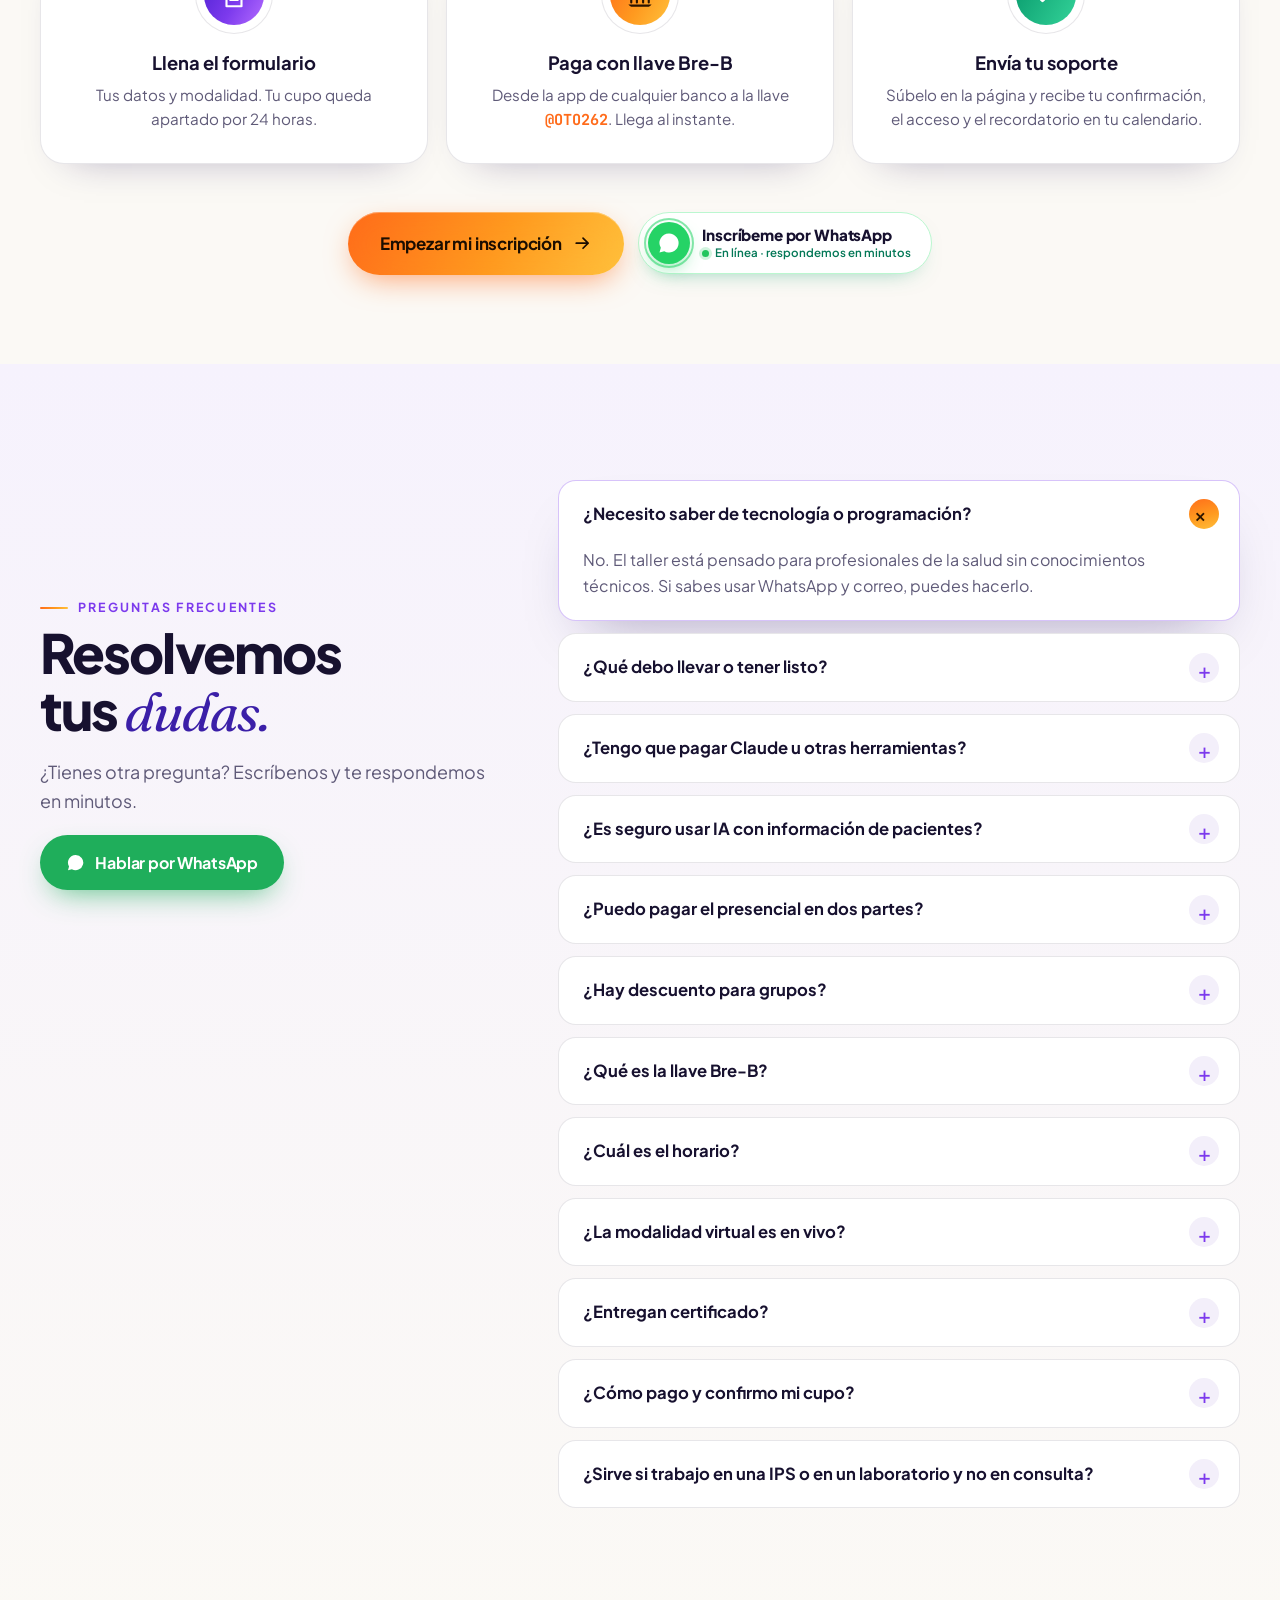
==== commit 740eafbd: "ePayco: apertura robusta del checkout (v2 con respaldo checkout.js), códigos de error y diagnóstico " ====
--- a/public/index.html
+++ b/public/index.html
@@ -14,7 +14,7 @@
   <link rel="preconnect" href="https://fonts.googleapis.com" />
   <link rel="preconnect" href="https://fonts.gstatic.com" crossorigin />
   <link href="https://fonts.googleapis.com/css2?family=Fraunces:ital,opsz,wght@0,9..144,400;0,9..144,600;1,9..144,400;1,9..144,600&family=JetBrains+Mono:wght@400;600&family=Plus+Jakarta+Sans:wght@400;500;600;700;800&display=swap" rel="stylesheet" />
-  <link rel="stylesheet" href="assets/css/styles.css?v=20261020a" />
+  <link rel="stylesheet" href="assets/css/styles.css?v=20261020b" />
 </head>
 <body>
 
@@ -1097,9 +1097,9 @@
 <div class="copy-toast" data-copy-toast>Copiado ✓</div>
 
 <script src="assets/js/site-config.js"></script>
-<script src="assets/js/store.js?v=20261020a"></script>
-<script src="assets/js/main.js?v=20261020a"></script>
-<script src="assets/js/live.js?v=20261020a"></script>
-<script src="assets/js/whatsapp.js?v=20261020a"></script>
+<script src="assets/js/store.js?v=20261020b"></script>
+<script src="assets/js/main.js?v=20261020b"></script>
+<script src="assets/js/live.js?v=20261020b"></script>
+<script src="assets/js/whatsapp.js?v=20261020b"></script>
 </body>
 </html>
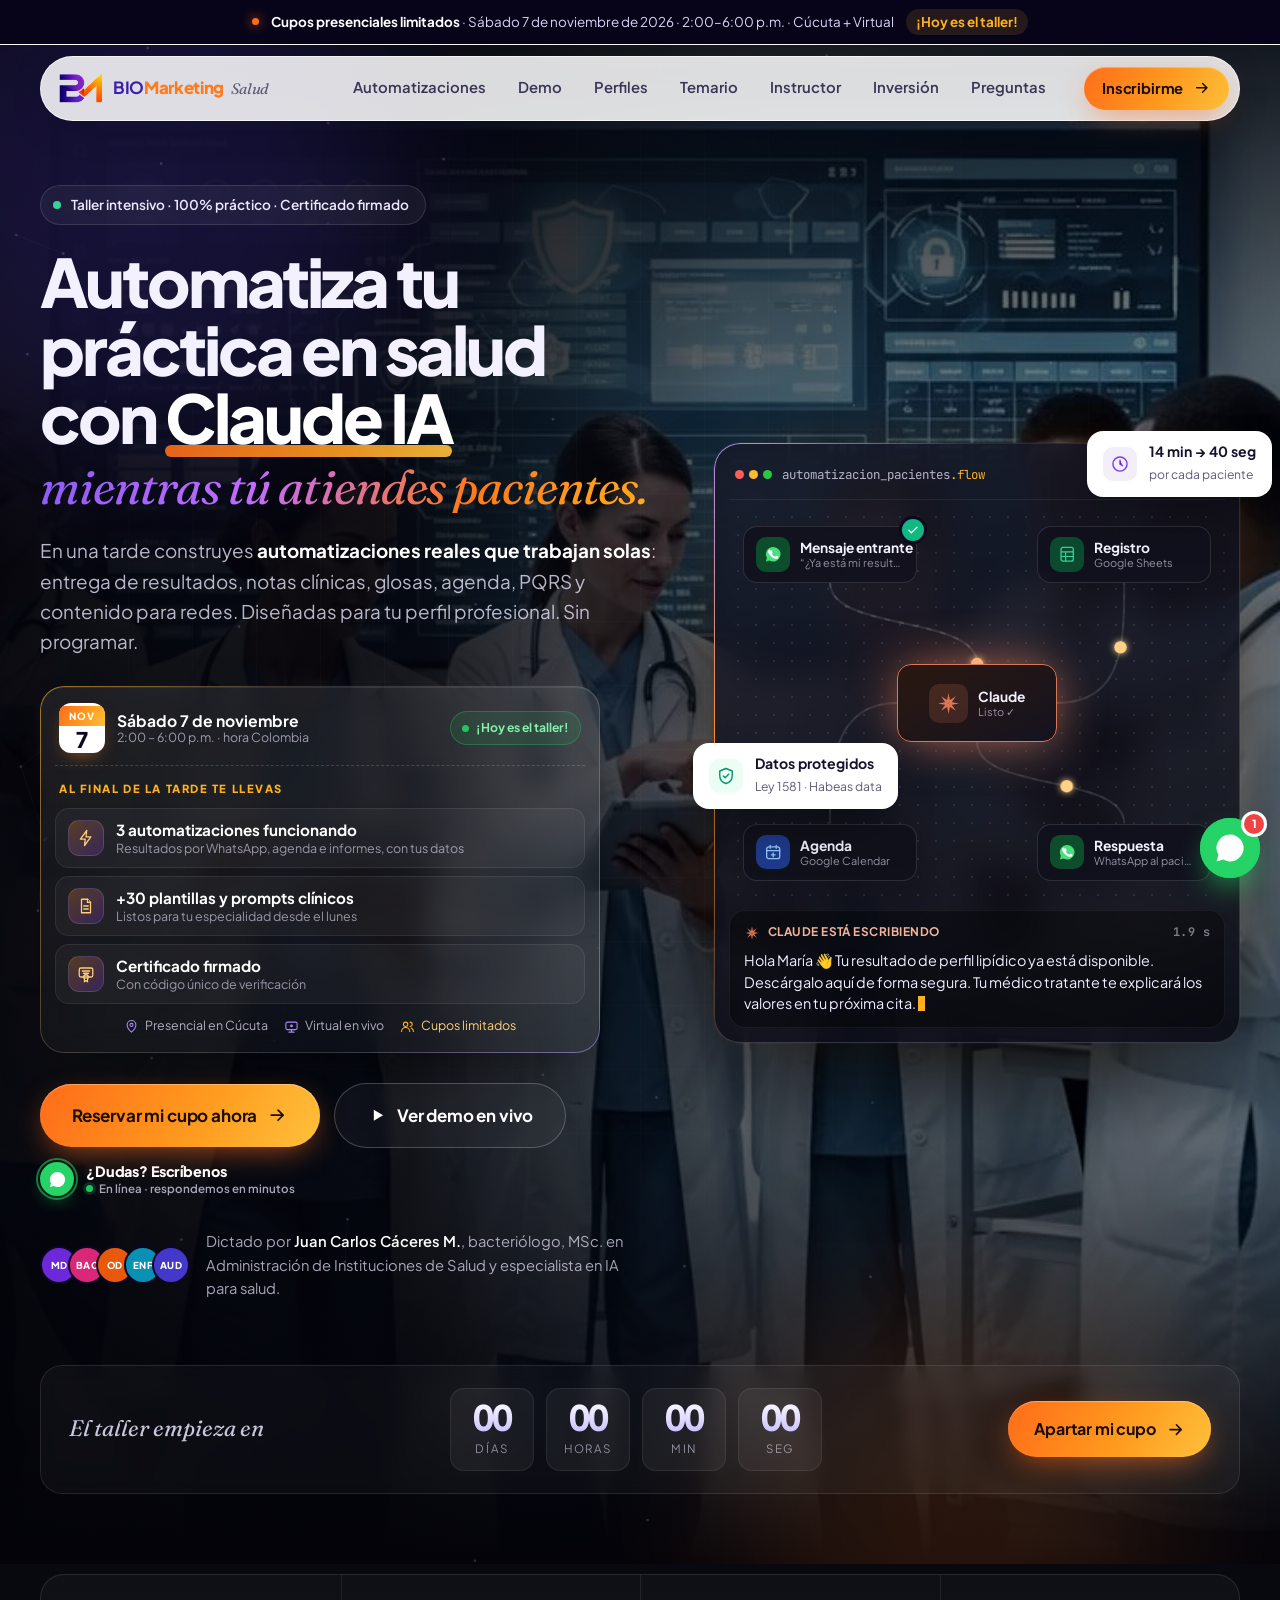
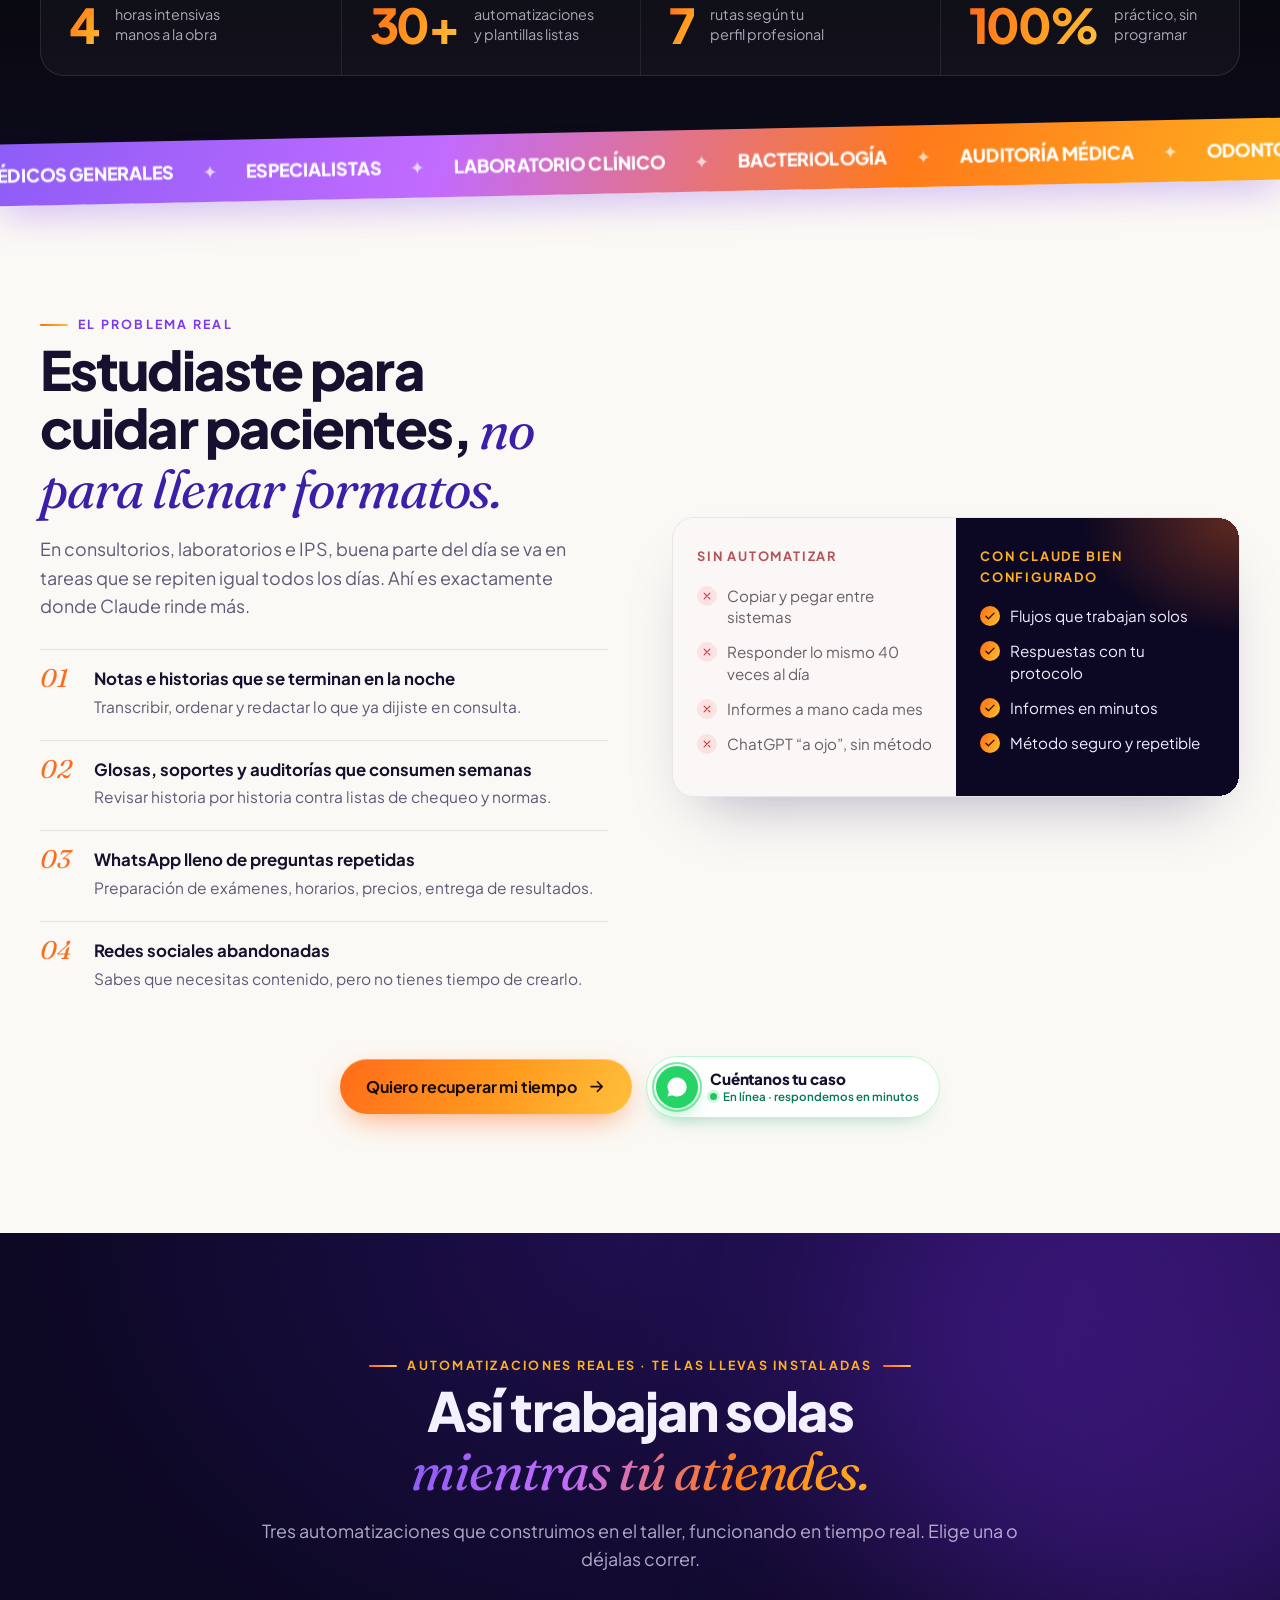
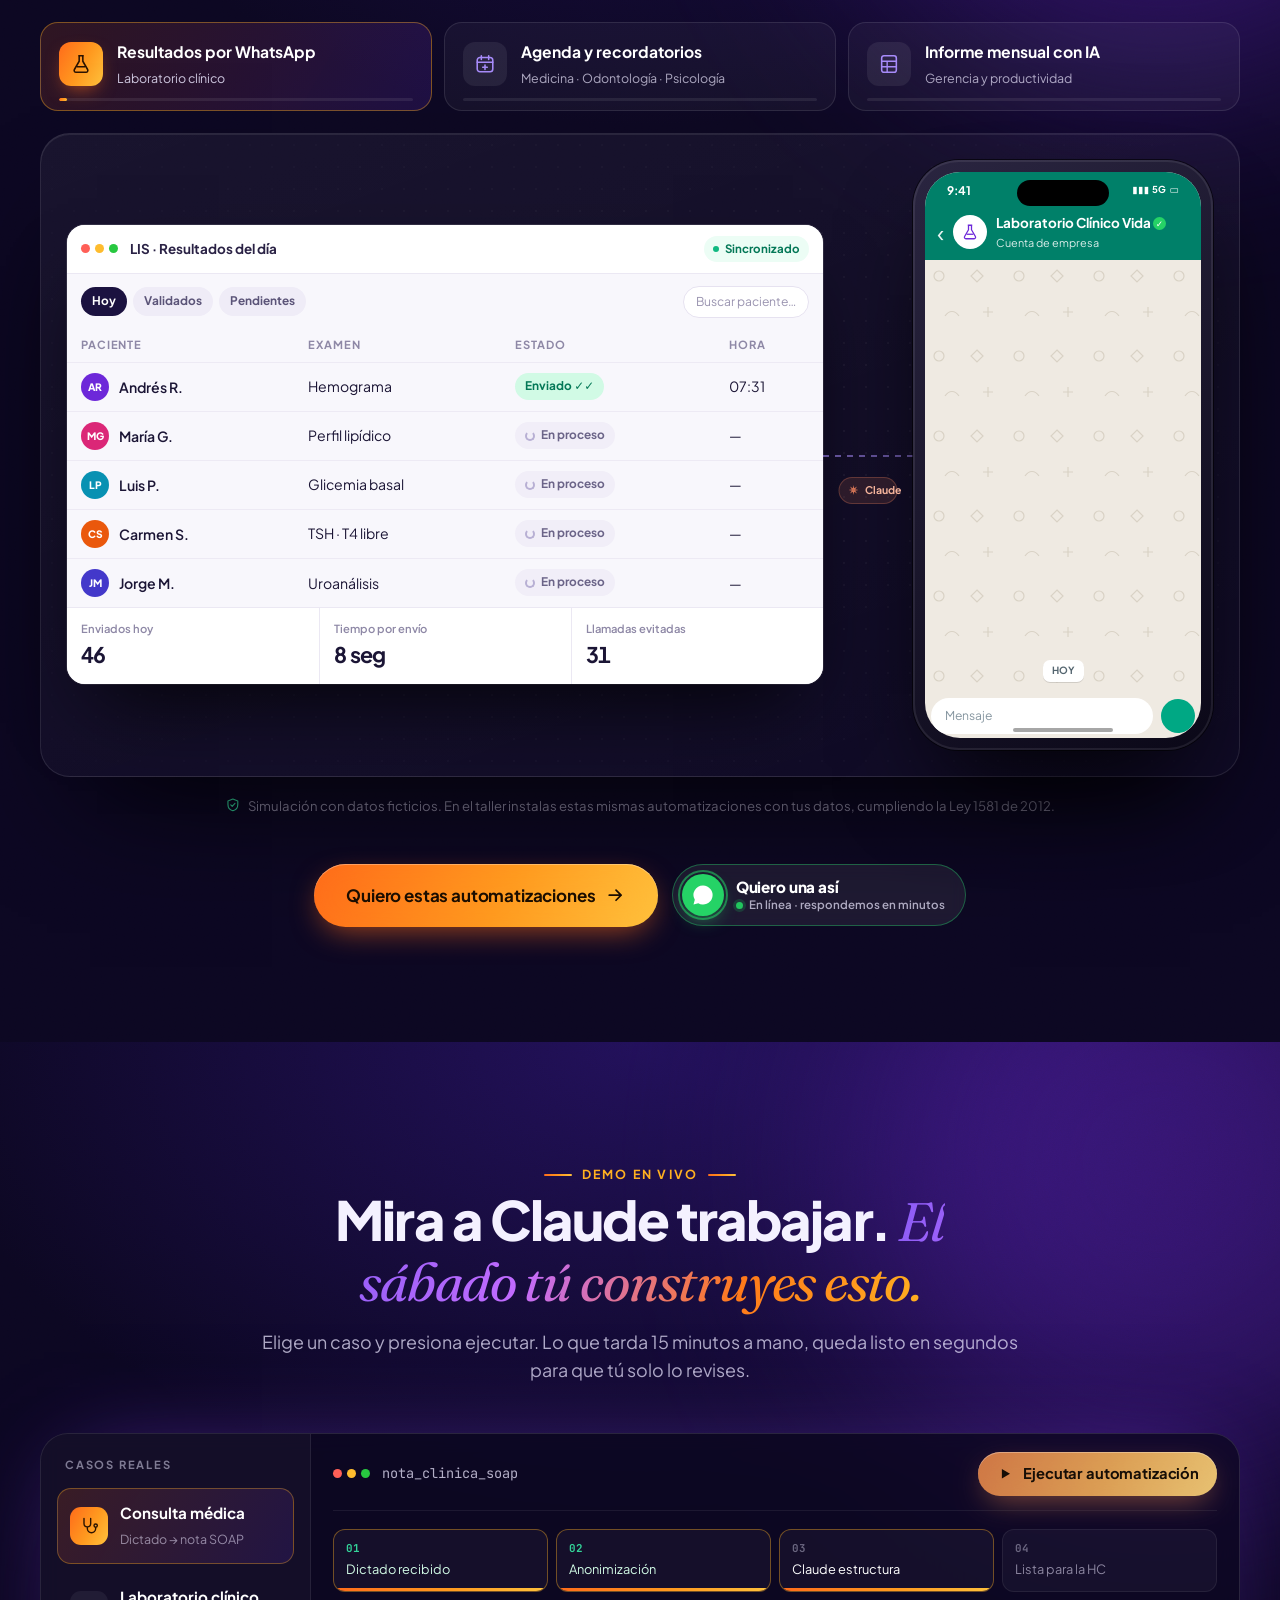
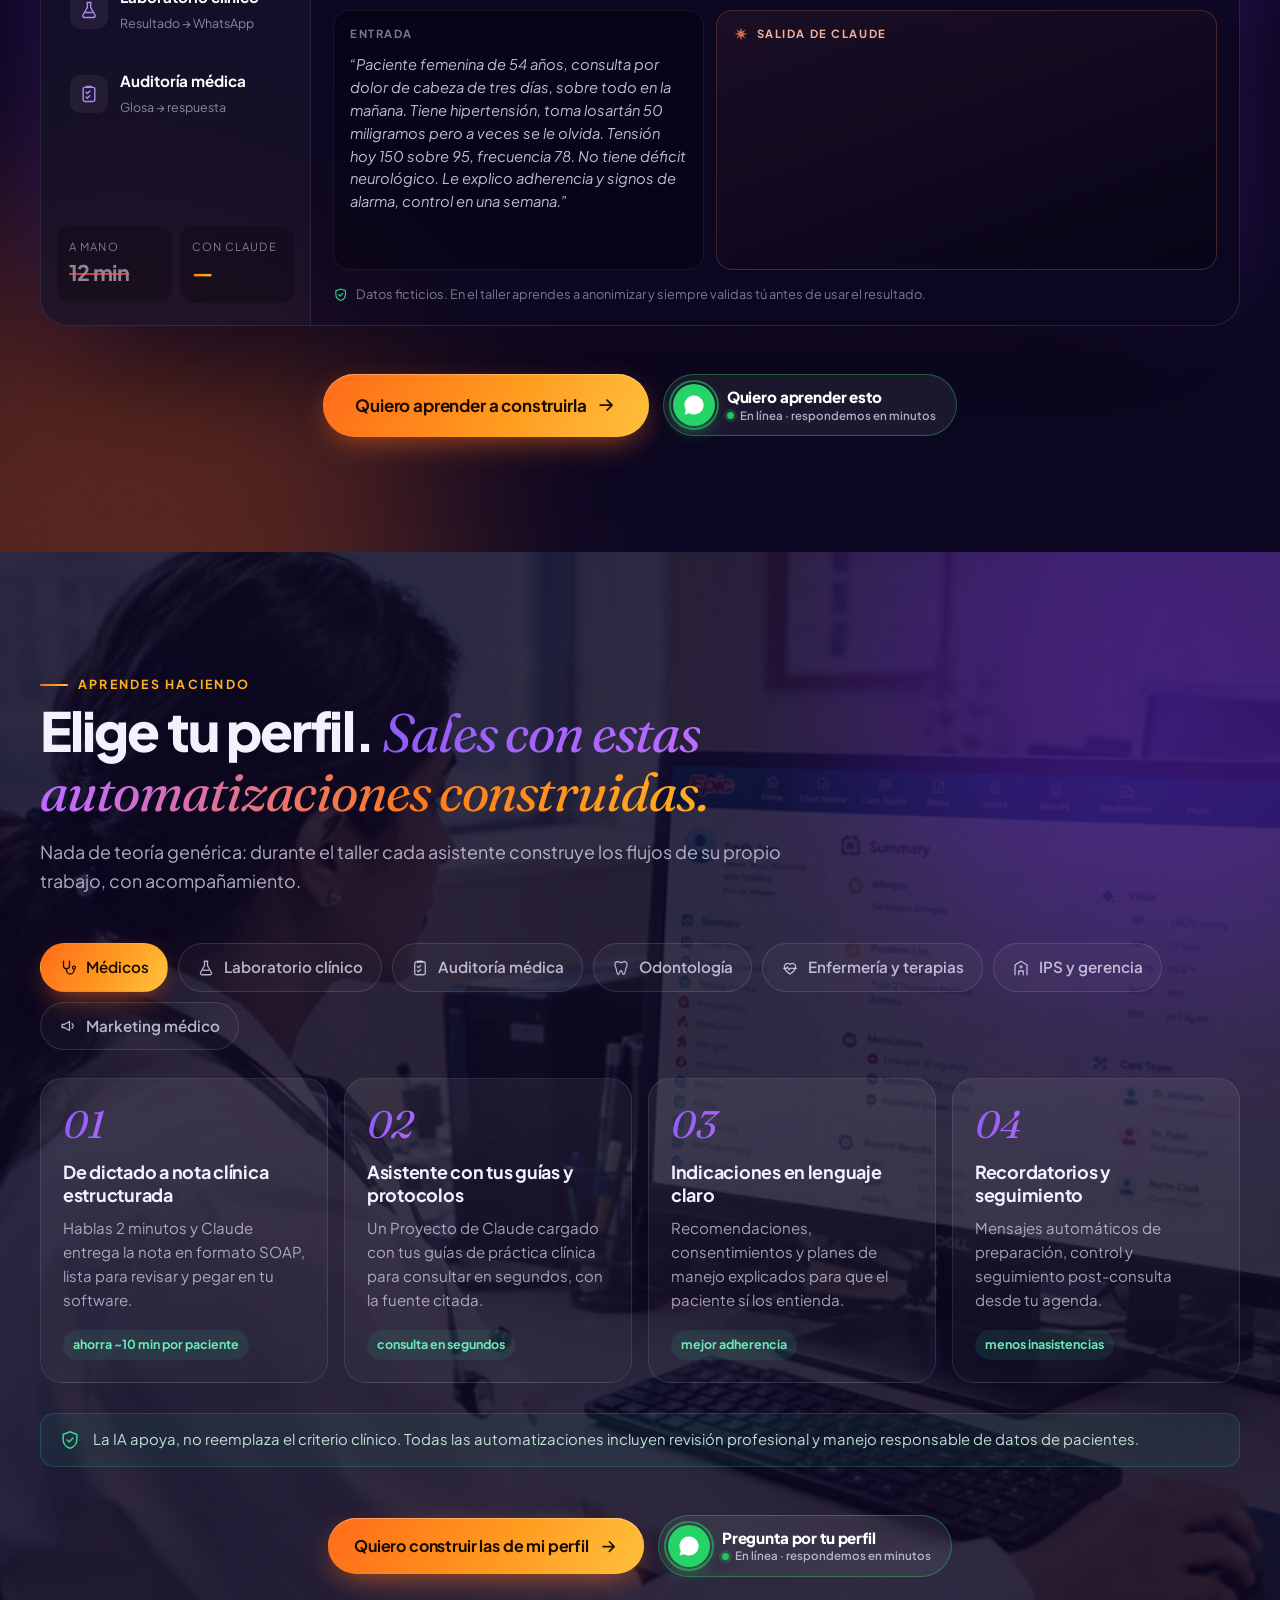
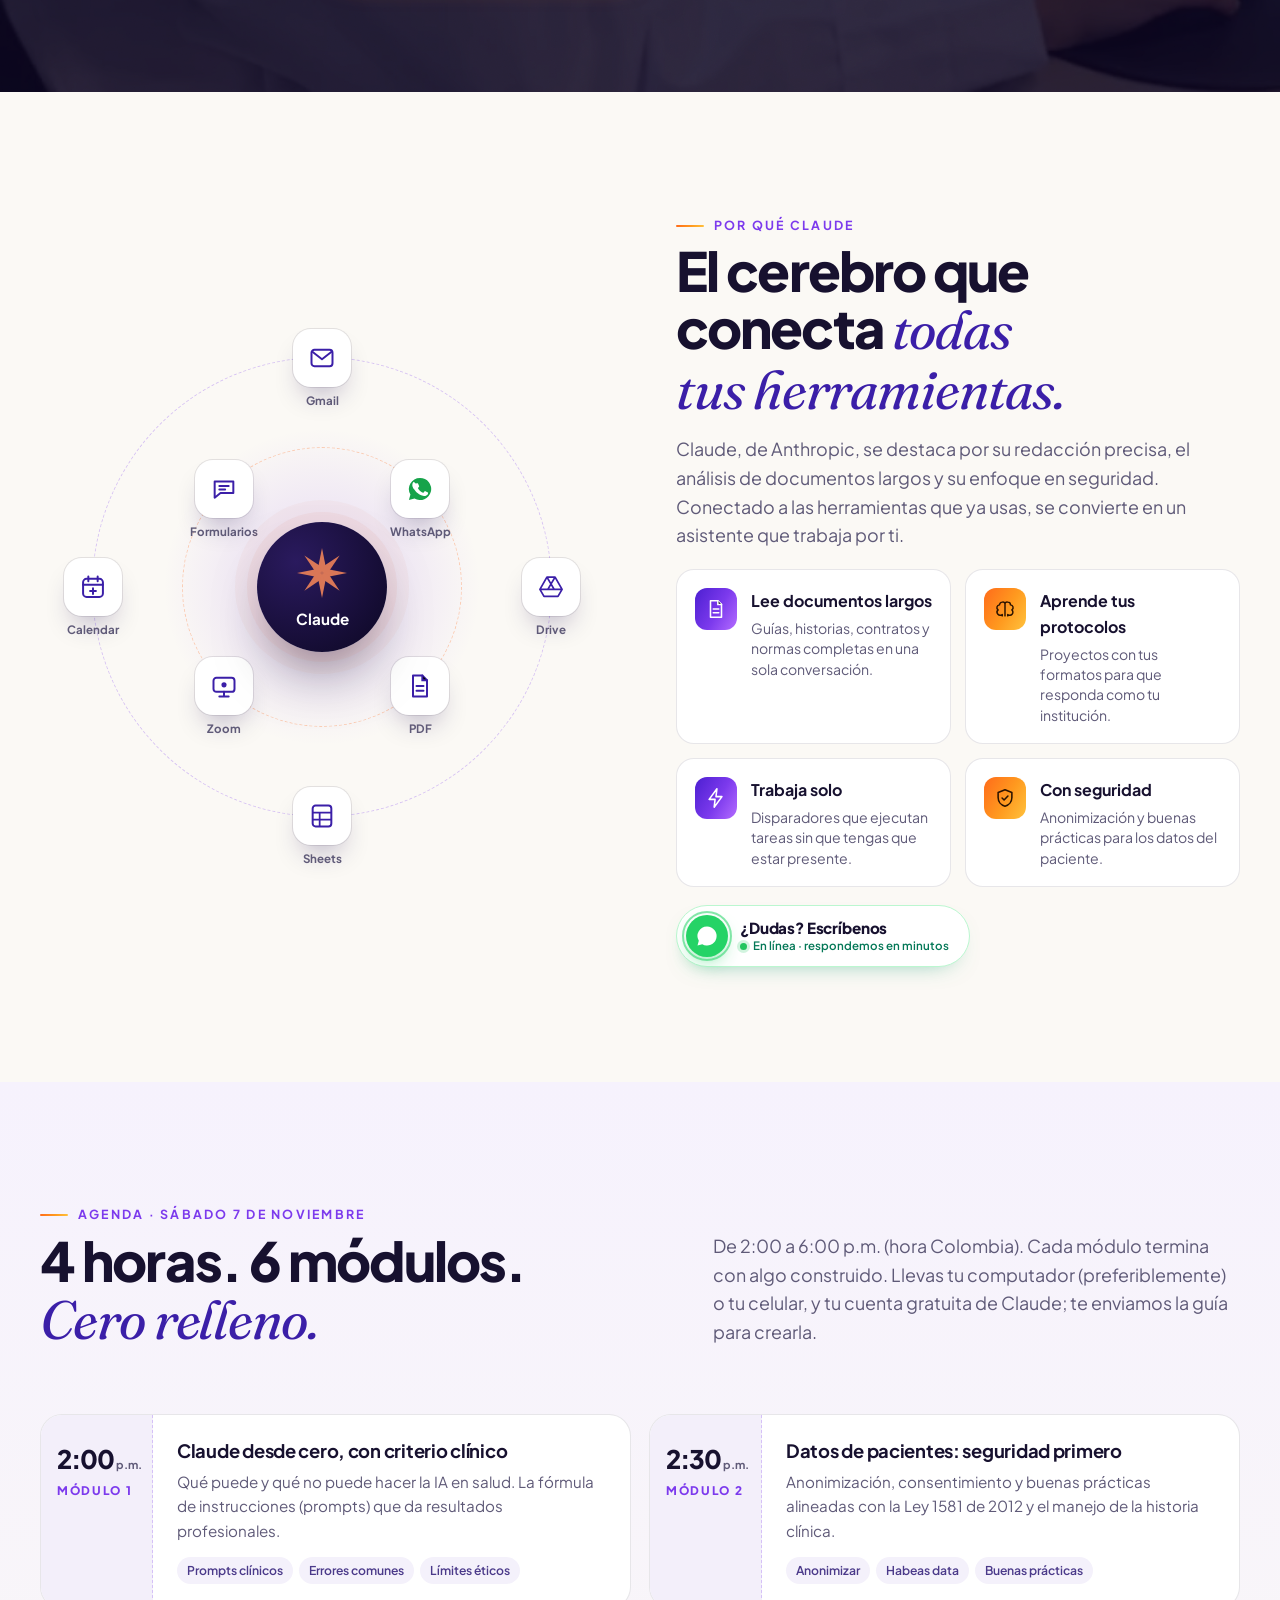
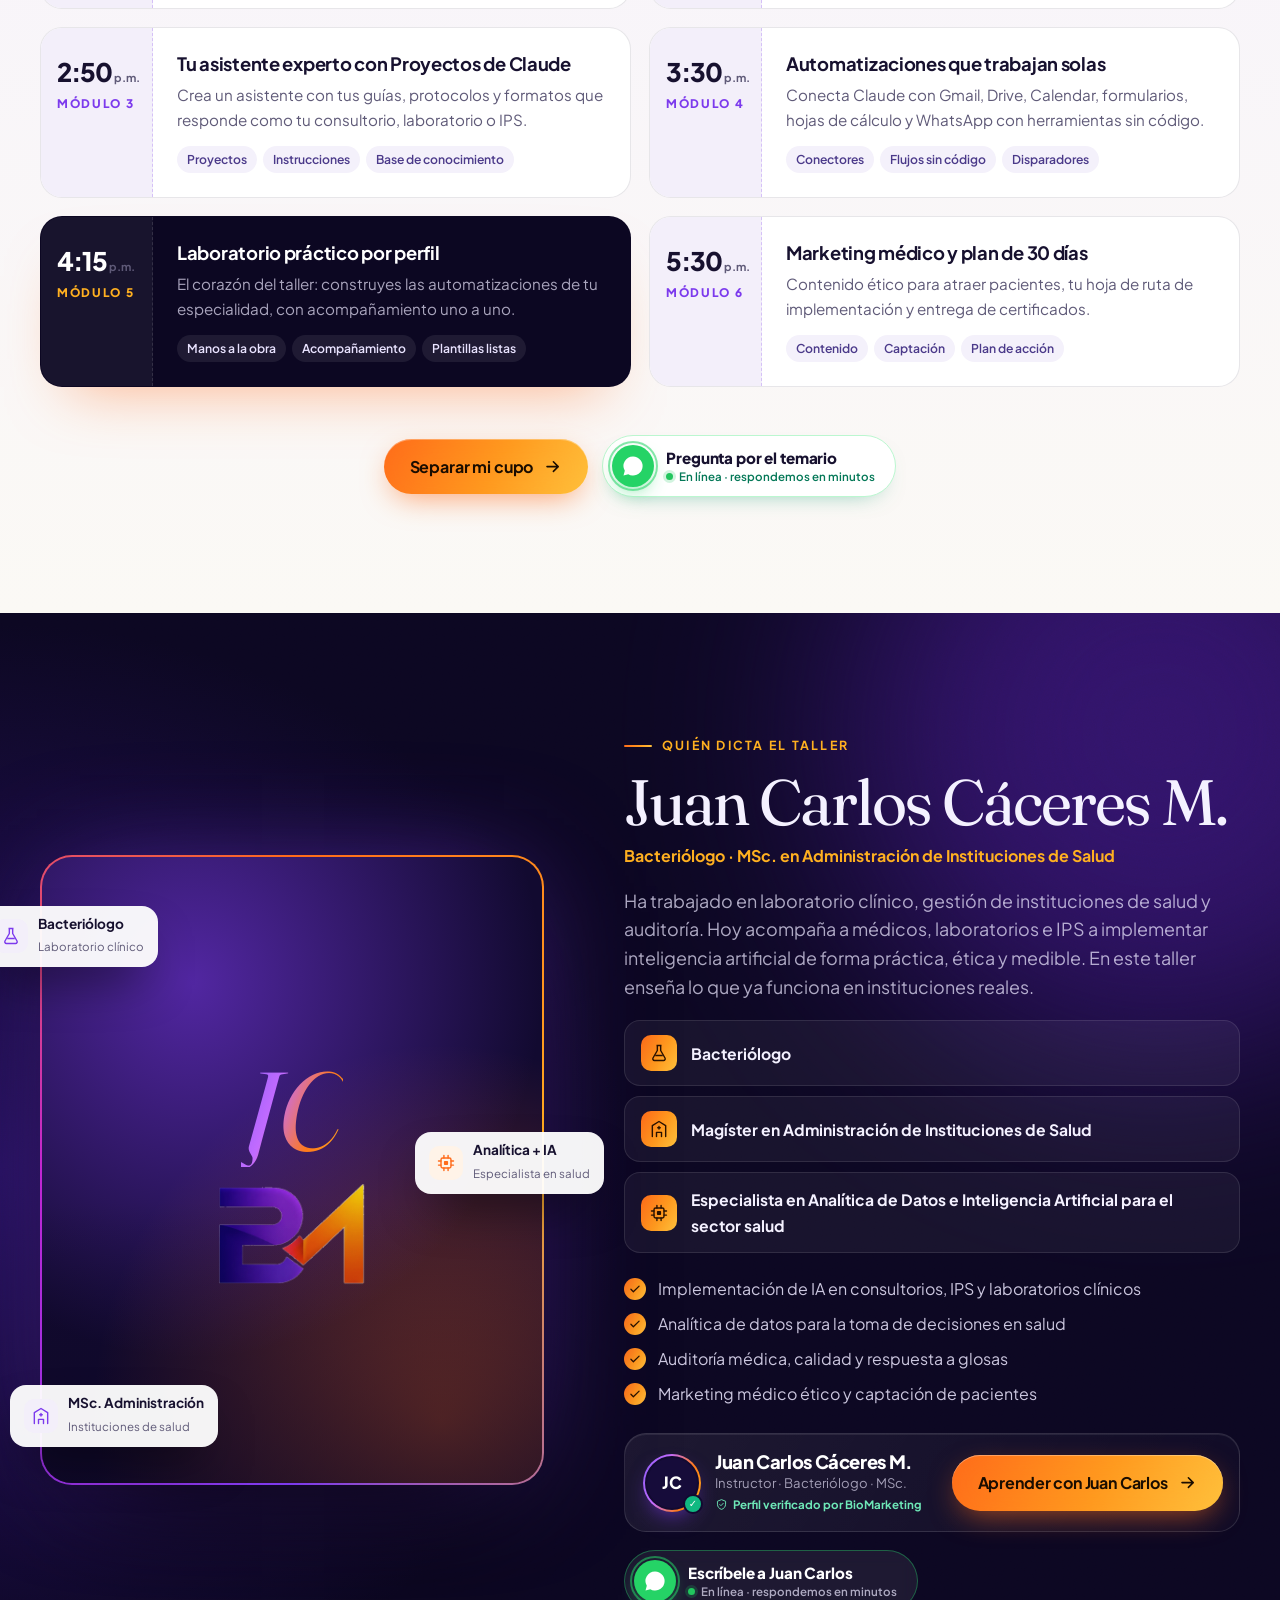
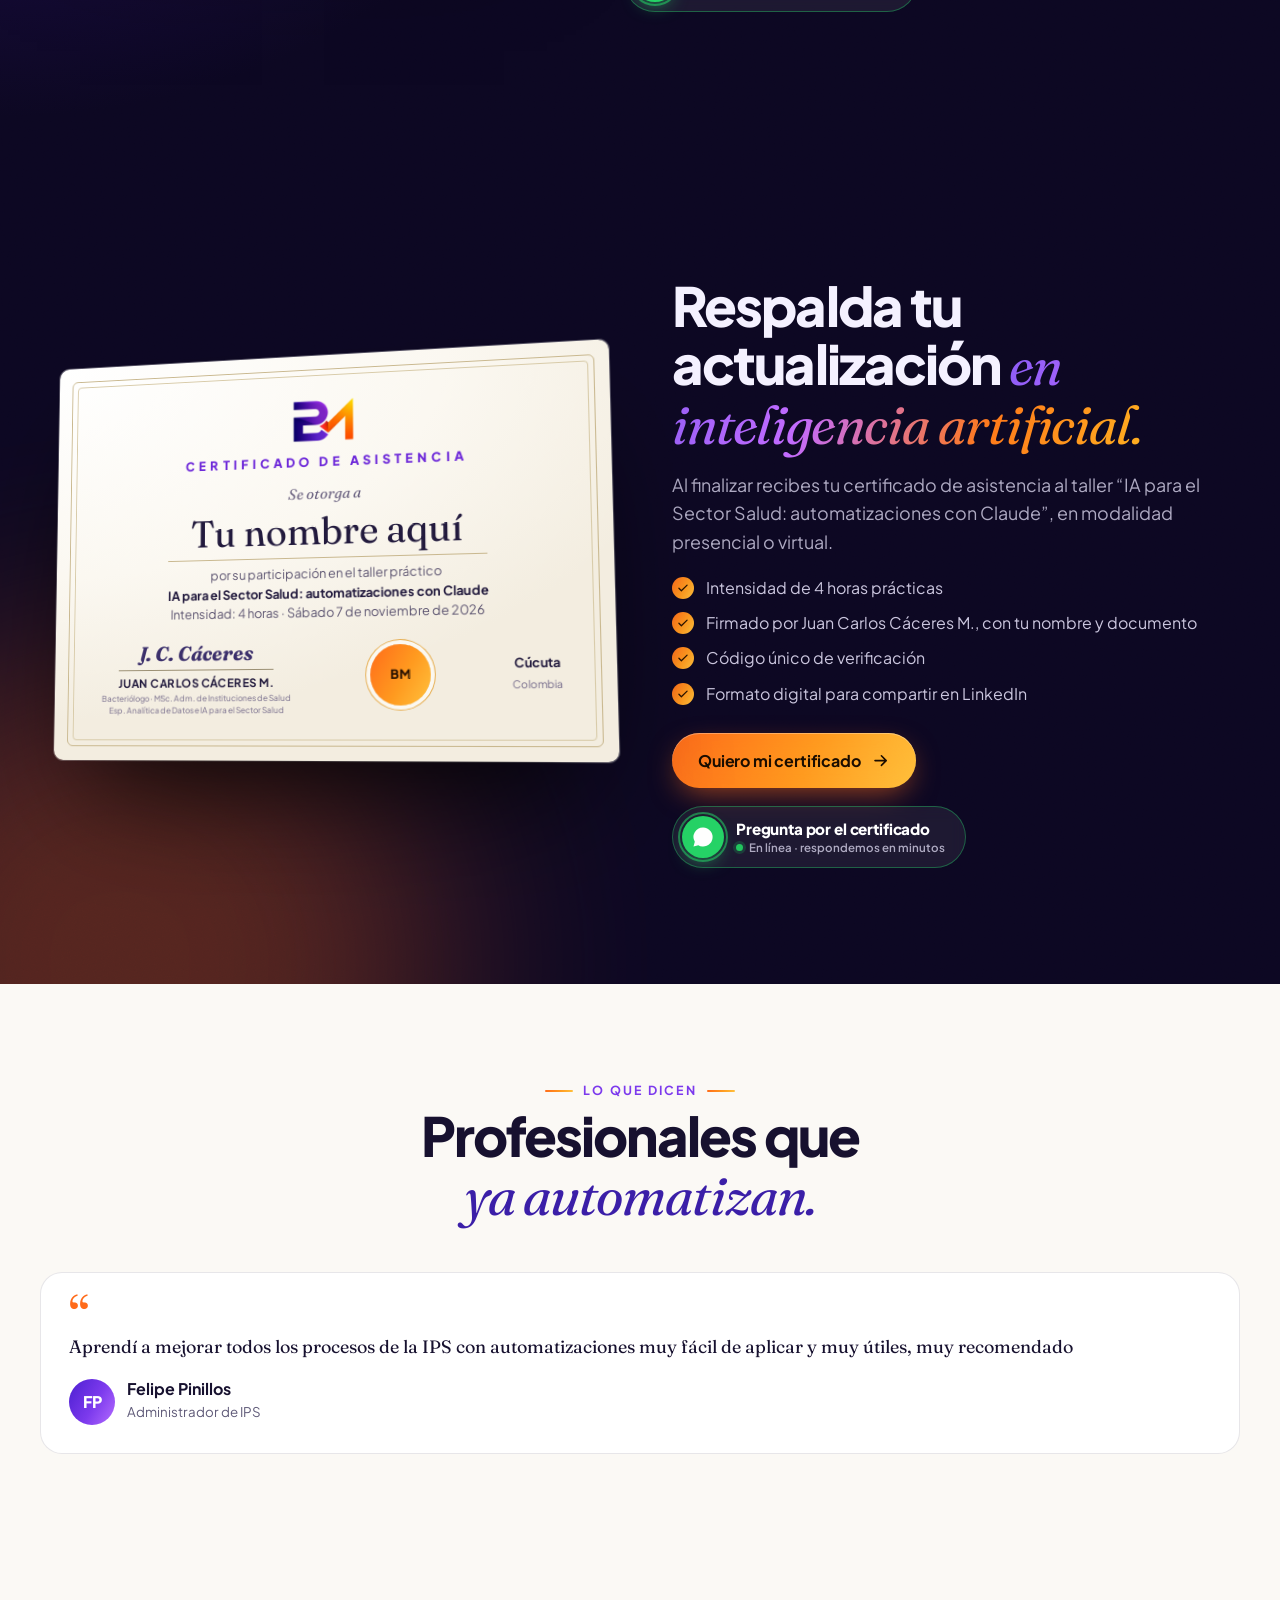
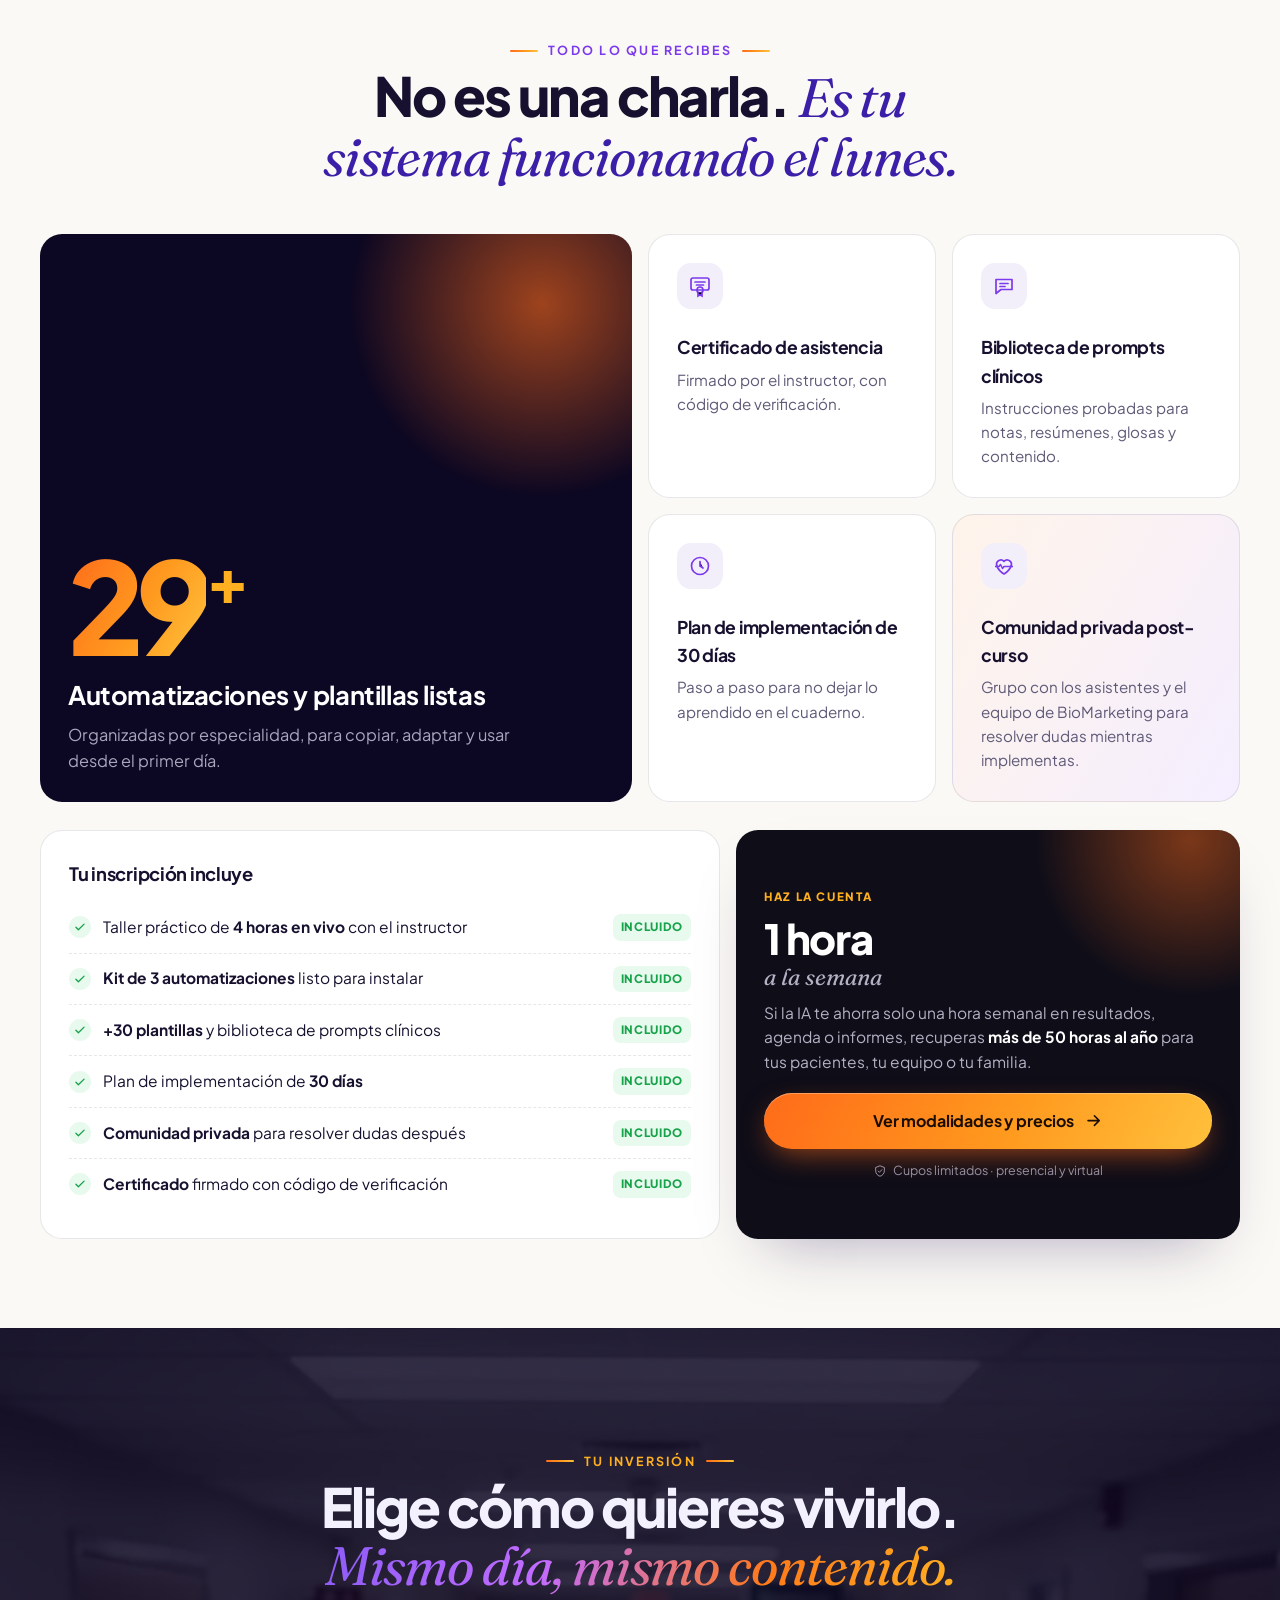
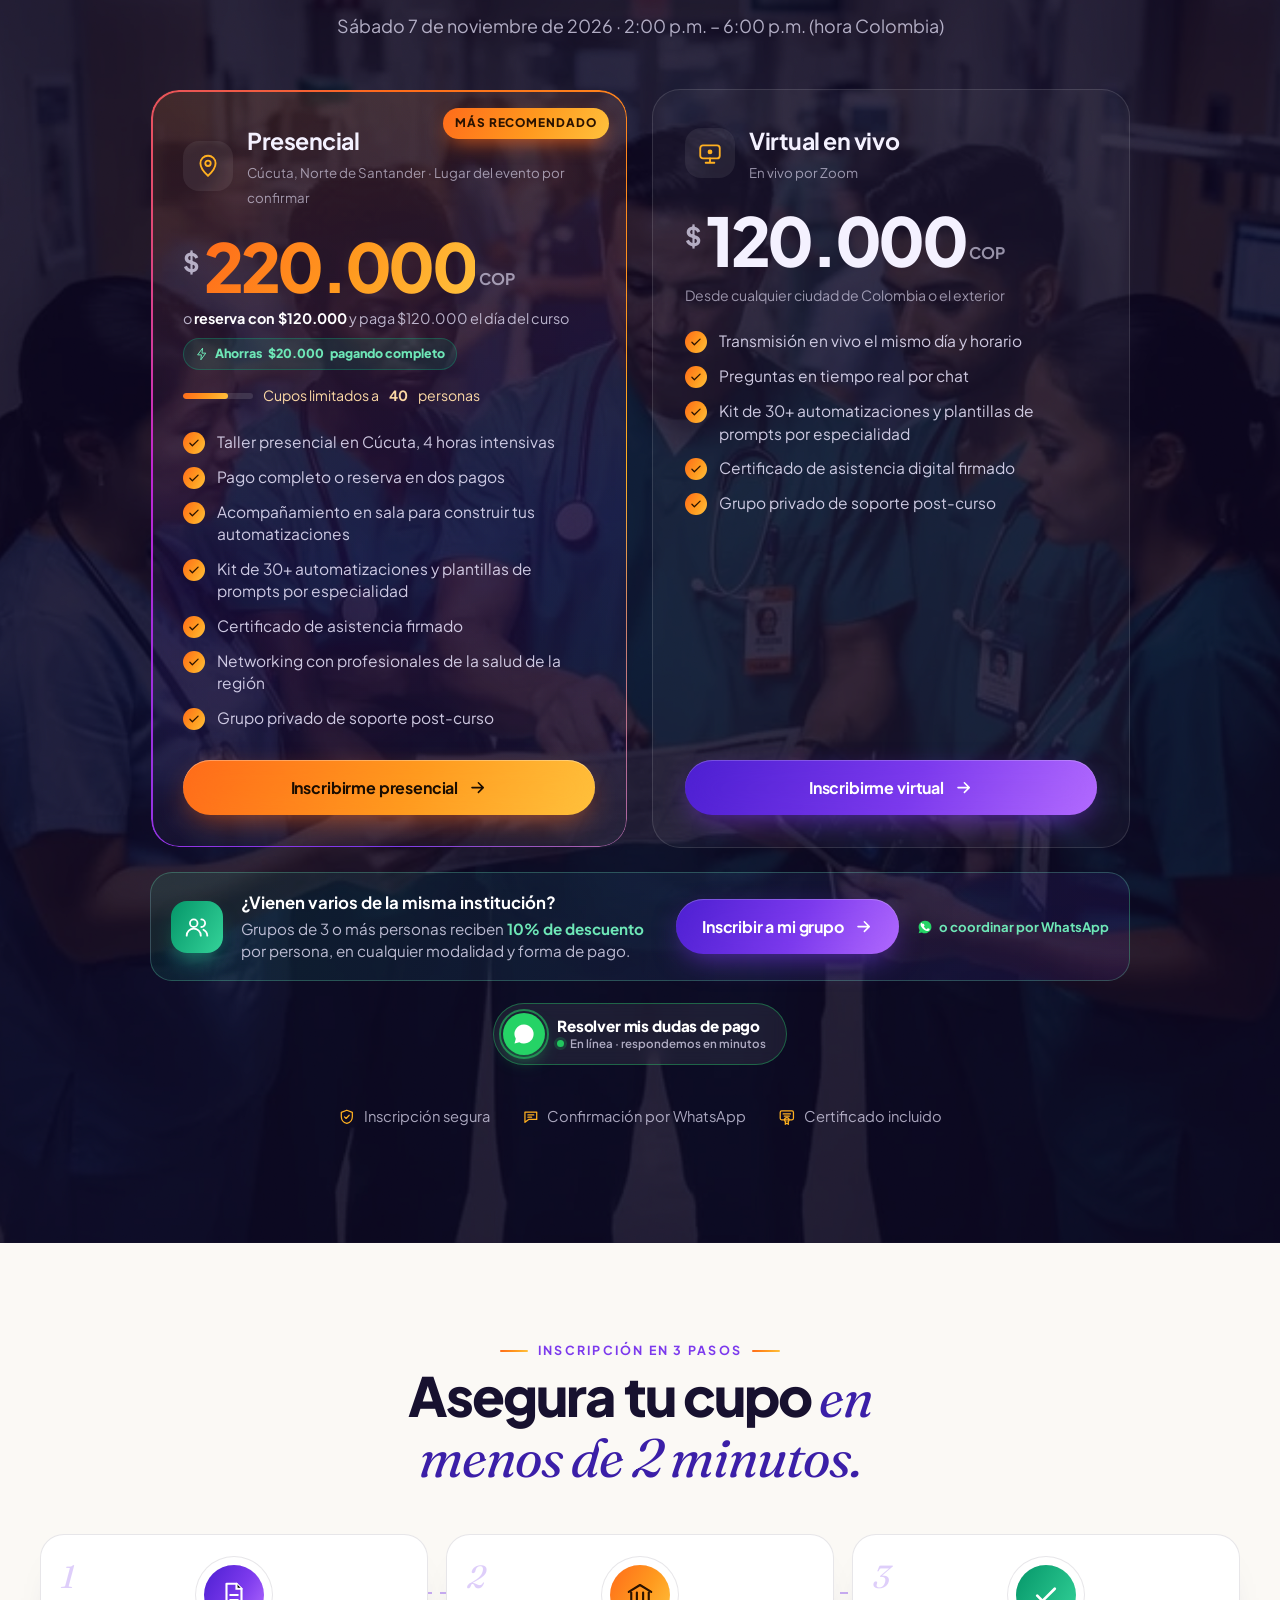
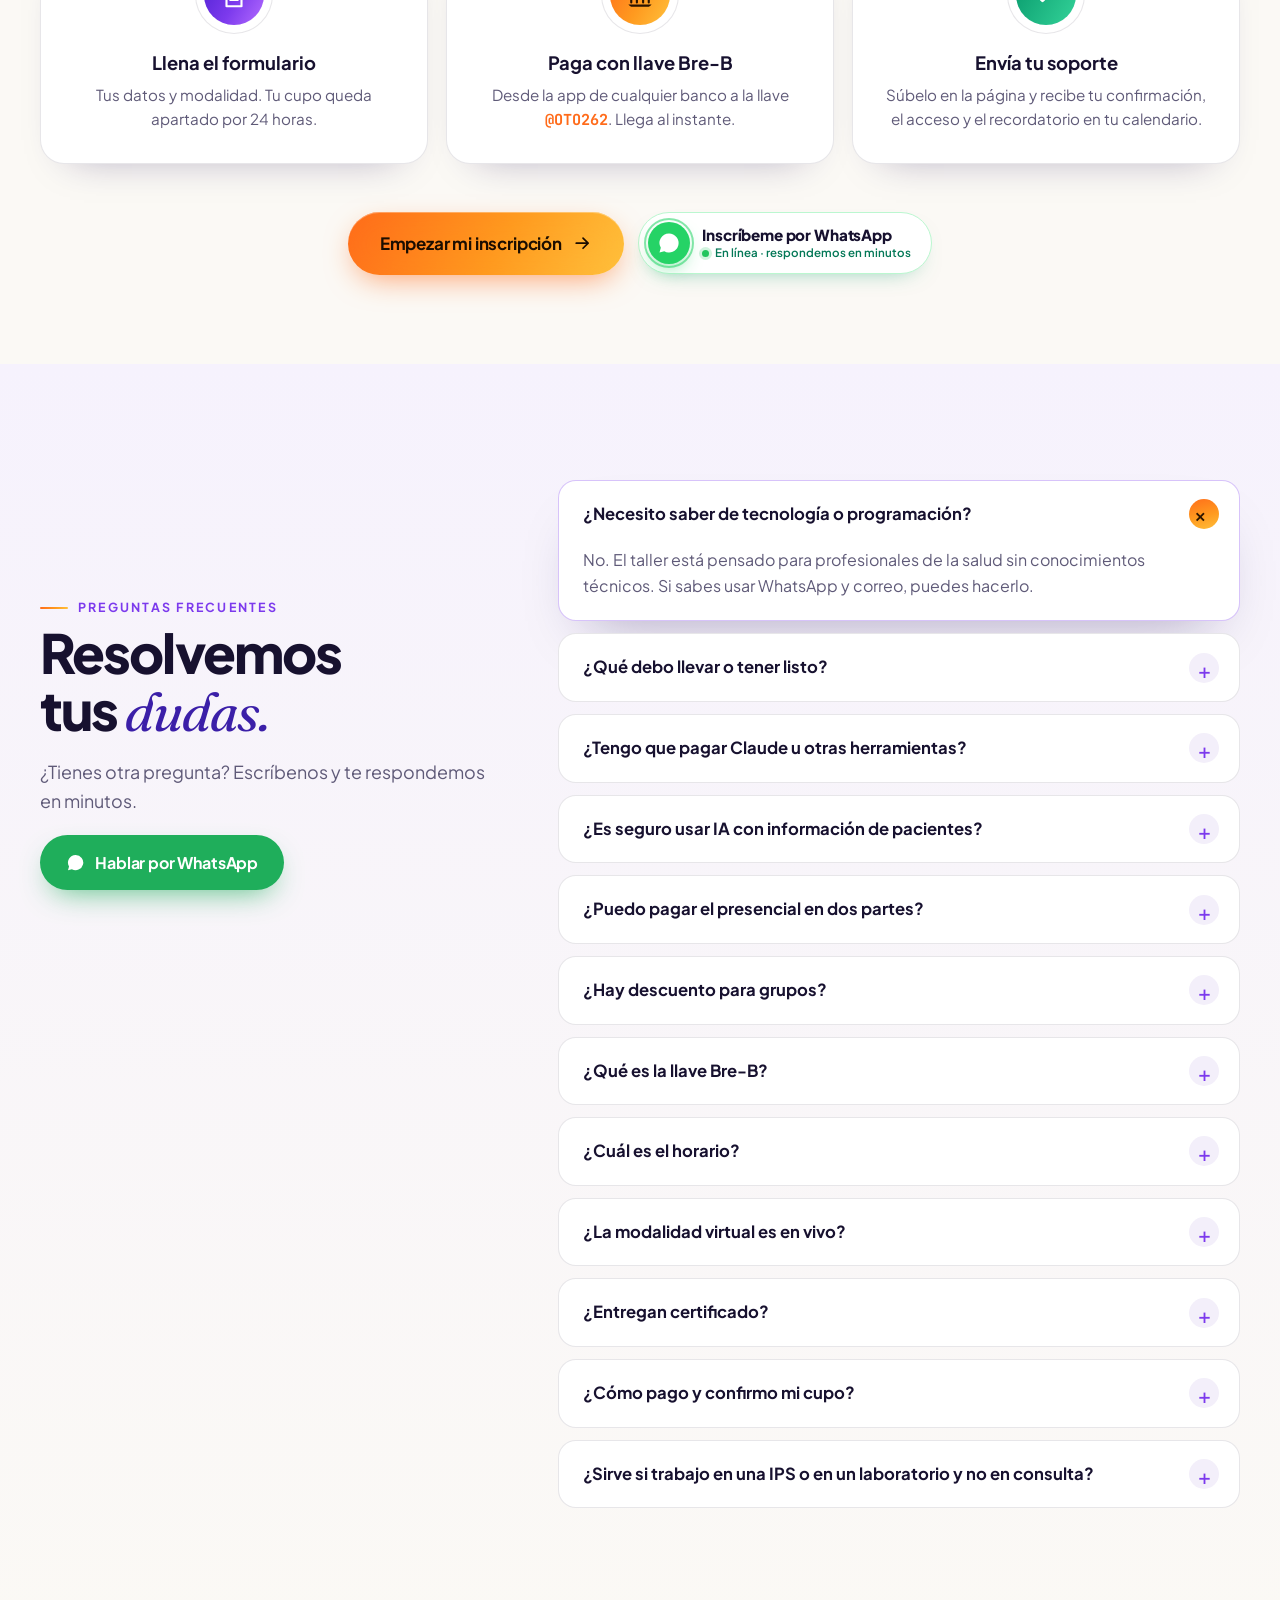
==== commit d4ea93de: "ePayco: librería del checkout servida también desde el propio dominio, diagnóstico de la librería y " ====
--- a/public/index.html
+++ b/public/index.html
@@ -14,7 +14,7 @@
   <link rel="preconnect" href="https://fonts.googleapis.com" />
   <link rel="preconnect" href="https://fonts.gstatic.com" crossorigin />
   <link href="https://fonts.googleapis.com/css2?family=Fraunces:ital,opsz,wght@0,9..144,400;0,9..144,600;1,9..144,400;1,9..144,600&family=JetBrains+Mono:wght@400;600&family=Plus+Jakarta+Sans:wght@400;500;600;700;800&display=swap" rel="stylesheet" />
-  <link rel="stylesheet" href="assets/css/styles.css?v=20261020b" />
+  <link rel="stylesheet" href="assets/css/styles.css?v=20261020c" />
 </head>
 <body>
 
@@ -1097,9 +1097,9 @@
 <div class="copy-toast" data-copy-toast>Copiado ✓</div>
 
 <script src="assets/js/site-config.js"></script>
-<script src="assets/js/store.js?v=20261020b"></script>
-<script src="assets/js/main.js?v=20261020b"></script>
-<script src="assets/js/live.js?v=20261020b"></script>
-<script src="assets/js/whatsapp.js?v=20261020b"></script>
+<script src="assets/js/store.js?v=20261020c"></script>
+<script src="assets/js/main.js?v=20261020c"></script>
+<script src="assets/js/live.js?v=20261020c"></script>
+<script src="assets/js/whatsapp.js?v=20261020c"></script>
 </body>
 </html>
